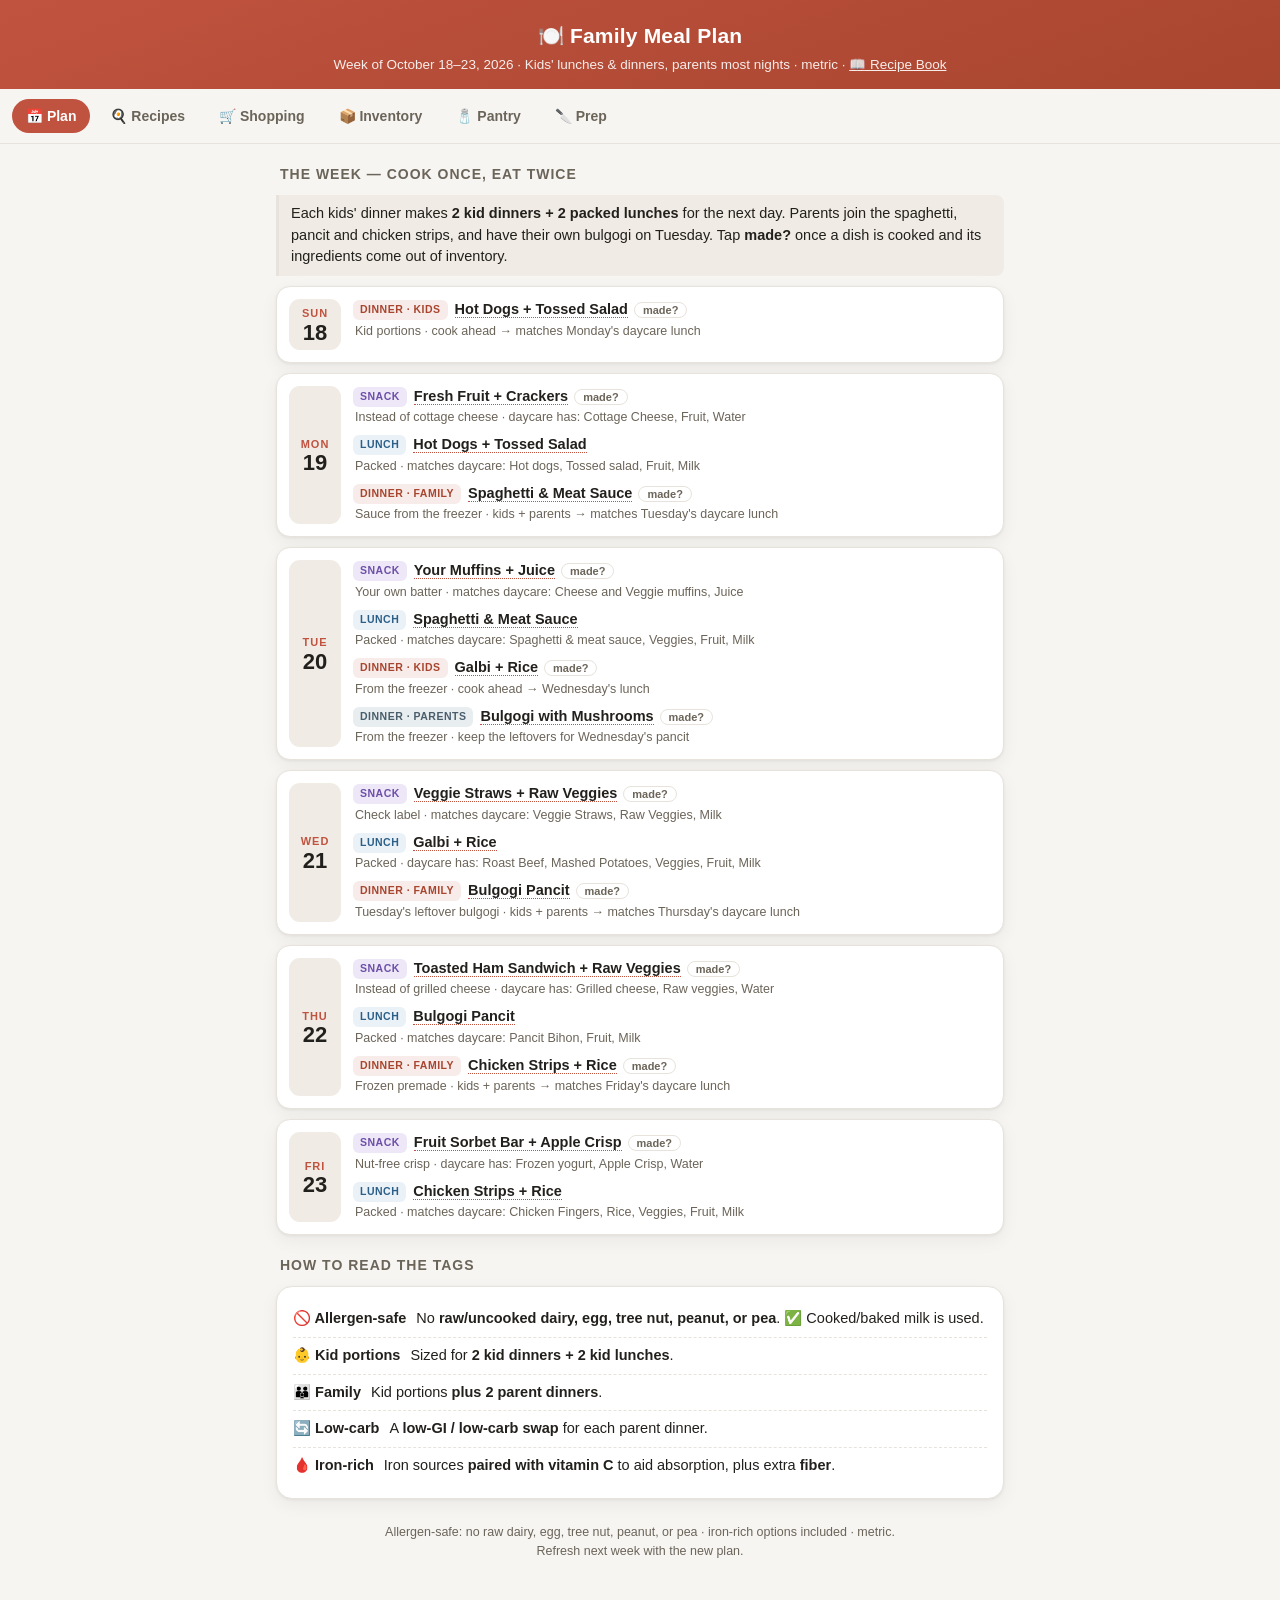
==== index.html @ d4f376ae "Thursday: frozen premade chicken strips Co-Authored-By: Claude Opus 5.5 <noreply@anthropic.com>" ====
<!DOCTYPE html>
<html lang="en">
<head>
<meta charset="UTF-8">
<meta name="viewport" content="width=device-width, initial-scale=1.0, viewport-fit=cover">
<meta name="apple-mobile-web-app-capable" content="yes">
<meta name="apple-mobile-web-app-status-bar-style" content="black-translucent">
<meta name="apple-mobile-web-app-title" content="Meal Plan">
<meta name="theme-color" content="#c0533f">
<title>Meal Plan — Oct 18–23, 2026</title>
<style>
  :root{
    --bg:#f6f5f2; --card:#ffffff; --ink:#22201c; --muted:#6b6459;
    --line:#e7e3dc; --accent:#c0533f; --accent2:#2e6f5e;
    --safe:#2e6f5e; --diab:#7a5cc0; --iron:#b5442f; --veg:#4f8a3d; --spice:#d4791f; --kid:#3f7bb5; --par:#6b7f8c; --fam:#2f7d6a;
    --chip:#f0ece5;
    --shadow:0 1px 3px rgba(0,0,0,.06),0 6px 18px rgba(0,0,0,.05);
    --radius:16px;
  }
  @media (prefers-color-scheme: dark){
    :root{ --bg:#17150f; --card:#211e18; --ink:#eee9df; --muted:#a49b8b;
      --line:#332f26; --chip:#2a2620; --shadow:0 1px 3px rgba(0,0,0,.4); }
  }
  *{box-sizing:border-box; -webkit-tap-highlight-color:transparent;}
  body{
    margin:0; background:var(--bg); color:var(--ink);
    font-family:-apple-system,BlinkMacSystemFont,"Segoe UI",Roboto,Helvetica,Arial,sans-serif;
    line-height:1.5; font-size:17px; padding:0 0 40px;
    -webkit-text-size-adjust:100%;
  }
  body::before{
    content:''; position:fixed; top:0; left:0; right:0;
    height:env(safe-area-inset-top); background:var(--accent); z-index:1000;
  }
  header{
    padding:calc(20px + env(safe-area-inset-top)) 20px 14px; text-align:center;
    background:linear-gradient(160deg,var(--accent) 0%,#a8452f 100%);
    color:#fff;
  }
  header h1{margin:0; font-size:21px; letter-spacing:.2px;}
  header .sub{opacity:.9; font-size:13.5px; margin-top:3px;}
  .wrap{max-width:760px; margin:0 auto; padding:0 16px;}

  .tabs{
    position:sticky; top:env(safe-area-inset-top); z-index:30; background:var(--bg);
    display:flex; gap:6px; overflow-x:auto; padding:10px 12px;
    border-bottom:1px solid var(--line); scrollbar-width:none;
  }
  .tabs::-webkit-scrollbar{display:none;}
  .tabs button{
    flex:0 0 auto; font-family:inherit; font-size:14px; font-weight:700;
    color:var(--muted); background:transparent; border:none; cursor:pointer;
    padding:9px 14px; border-radius:999px; white-space:nowrap;
  }
  .tabs button.active{color:#fff; background:var(--accent);}

  .panel{display:none;}
  .panel.active{display:block; animation:fade .18s ease;}
  @keyframes fade{from{opacity:.4}to{opacity:1}}

  h2.sec{font-size:14px; text-transform:uppercase; letter-spacing:1px; color:var(--muted); margin:20px 4px 10px;}

  .legend{background:var(--card); border:1px solid var(--line); border-radius:var(--radius); padding:14px 16px; box-shadow:var(--shadow);}
  .legend .row{display:flex; gap:10px; align-items:flex-start; padding:7px 0; font-size:14.5px; border-bottom:1px dashed var(--line);}
  .legend .row:last-child{border-bottom:none;}
  .legend .row>b{white-space:nowrap;}

  .cal{display:flex; flex-direction:column; gap:10px;}
  .day{
    display:flex; gap:12px; background:var(--card); border:1px solid var(--line);
    border-radius:14px; box-shadow:var(--shadow); padding:12px; align-items:stretch;
  }
  .day.weekend{opacity:.72;}
  .dbadge{
    flex:0 0 52px; text-align:center; border-radius:11px; background:var(--chip);
    display:flex; flex-direction:column; justify-content:center; padding:6px 0;
  }
  .dbadge .dow{font-size:11px; font-weight:800; letter-spacing:1px; color:var(--accent);}
  .dbadge .dnum{font-size:22px; font-weight:800; line-height:1;}
  .dmeals{flex:1; display:flex; flex-direction:column; gap:7px; min-width:0;}
  .meal{font-size:14.5px;}
  .meal .k{display:inline-block; font-size:10.5px; font-weight:800; letter-spacing:.5px; text-transform:uppercase; padding:2px 7px; border-radius:6px; margin-right:7px; vertical-align:middle;}
  .meal.lunch .k{background:#eaf1f7; color:#2c5f88;}
  .meal.dinner .k{background:#f7ece9; color:#a8452f;}
  .meal.breakfast .k{background:#fdf0da; color:#a8722f;}
  .meal.snack .k{background:#eee7f7; color:#6b4fa8;}
  .meal.parent .k{background:#e8edf0; color:#4a5d6b;}
  @media (prefers-color-scheme: dark){
    .meal.lunch .k{background:#1e2a34; color:#8fbce0;}
    .meal.dinner .k{background:#33231f; color:#e39685;}
    .meal.breakfast .k{background:#332a17; color:#e3b985;}
    .meal.snack .k{background:#251f33; color:#c1ace3;}
    .meal.parent .k{background:#1f272c; color:#a9bfcc;}
  }
  .dish{font-weight:700; color:var(--ink); text-decoration:none; border-bottom:1.5px dotted var(--accent);}
  .dishx{font-weight:700; color:var(--ink);}
  .meal small{display:block; color:var(--muted); font-size:12.5px; margin-top:1px; margin-left:2px;}
  .meal.none{color:var(--muted); font-size:13.5px; font-style:italic;}

  details.card{background:var(--card); border:1px solid var(--line); border-radius:var(--radius); margin:12px 0; box-shadow:var(--shadow); overflow:hidden; scroll-margin-top:70px;}
  details.card>summary{list-style:none; cursor:pointer; padding:16px; display:flex; align-items:center; gap:12px;}
  details.card>summary::-webkit-details-marker{display:none;}
  .cnum{flex:0 0 auto; width:34px; height:34px; border-radius:10px; background:var(--accent); color:#fff; display:flex; align-items:center; justify-content:center; font-weight:700; font-size:15px;}
  .ctitle{flex:1;}
  .ctitle .t{font-weight:700; font-size:17px;}
  .ctitle .s{font-size:13px; color:var(--muted); margin-top:2px;}
  .chev{flex:0 0 auto; color:var(--muted); transition:transform .2s;}
  details[open]>summary .chev{transform:rotate(180deg);}
  .cbody{padding:0 16px 18px;}

  .tags{display:flex; flex-wrap:wrap; gap:6px; margin:2px 0 14px;}
  .tag{font-size:12px; font-weight:600; padding:4px 9px; border-radius:999px; color:#fff;}
  .t-safe{background:var(--safe);} .t-iron{background:var(--iron);} .t-diab{background:var(--diab);}
  .t-veg{background:var(--veg);} .t-spice{background:var(--spice);} .t-kid{background:var(--kid);}
  .t-par{background:var(--par);} .t-fam{background:var(--fam);}

  h4{margin:16px 0 6px; font-size:14px; text-transform:uppercase; letter-spacing:.6px; color:var(--accent2);}
  .cbody ul{margin:6px 0; padding-left:20px;}
  .cbody ol{margin:6px 0; padding-left:22px;}
  .cbody li{margin:5px 0;}
  .note{border-left:3px solid var(--line); padding:8px 12px; margin:10px 0; border-radius:0 8px 8px 0; background:var(--chip); font-size:14.5px;}
  .note.diab{border-color:var(--diab);} .note.iron{border-color:var(--iron);}
  .note.veg{border-color:var(--veg);} .note.spice{border-color:var(--spice);} .note.kid{border-color:var(--kid);} .note.safe{border-color:var(--safe);}
  .note .lbl{font-weight:700;}
  .pill{display:inline-block; font-size:12px; background:var(--chip); padding:2px 7px; border-radius:6px; margin-left:4px; color:var(--muted);}

  .savewidget{margin-top:14px; padding-top:14px; border-top:1px dashed var(--line);}
  .savebtn{font-family:inherit; font-size:13.5px; font-weight:700; color:var(--accent2); background:var(--chip); border:1px solid var(--line); border-radius:999px; padding:8px 14px; cursor:pointer;}
  .savebtn:disabled{opacity:.5; cursor:default;}
  .savebox{display:none; margin-top:10px;}
  .savebox.open{display:block;}
  .savebox textarea{width:100%; font-family:inherit; font-size:14px; padding:9px 11px; border-radius:10px; border:1px solid var(--line); background:var(--card); color:var(--ink); resize:vertical; min-height:54px;}
  .savebox button{margin-top:8px; font-family:inherit; font-size:13.5px; font-weight:700; color:#fff; background:var(--accent2); border:none; border-radius:999px; padding:8px 16px; cursor:pointer;}
  .savestatus{font-size:13.5px; color:var(--muted);}

  .shop .grp{background:var(--card); border:1px solid var(--line); border-radius:var(--radius); margin:10px 0; box-shadow:var(--shadow); overflow:hidden;}
  .shop .grp h4{margin:0; padding:12px 16px; background:var(--chip); color:var(--ink); border-bottom:1px solid var(--line); font-size:13px;}
  .item{display:flex; align-items:flex-start; gap:8px; padding:11px 16px; border-bottom:1px solid var(--line);}
  .item:last-of-type{border-bottom:none;}
  .item label{display:flex; gap:11px; align-items:flex-start; flex:1; cursor:pointer; font-size:15px;}
  .item input{margin-top:3px; width:20px; height:20px; accent-color:var(--accent2); flex:0 0 auto;}
  .item input:checked + span{text-decoration:line-through; color:var(--muted);}
  .info{flex:0 0 auto; font-size:11.5px; font-weight:700; color:var(--accent2); background:var(--chip); border:1px solid var(--line); border-radius:999px; padding:5px 9px; cursor:pointer; white-space:nowrap;}
  .detail{display:none; padding:0 16px 12px 43px; font-size:13.5px; color:var(--muted); background:var(--card); border-bottom:1px solid var(--line);}
  .detail.open{display:block;}
  .detail b{color:var(--ink);}
  .clearbtn{display:inline-block; margin:6px 4px 0; font-size:13px; color:var(--accent); background:none; border:1px solid var(--line); padding:7px 12px; border-radius:999px; cursor:pointer;}

  .prep ol{counter-reset:step; list-style:none; padding-left:0; margin:10px 0 0;}
  .prep ol>li{position:relative; padding:12px 12px 12px 46px; margin:8px 0; background:var(--card); border:1px solid var(--line); border-radius:12px; box-shadow:var(--shadow);}
  .prep ol>li::before{counter-increment:step; content:counter(step); position:absolute; left:10px; top:12px; width:26px; height:26px; background:var(--accent2); color:#fff; border-radius:8px; display:flex; align-items:center; justify-content:center; font-weight:700; font-size:14px;}
  .prep .time{font-size:12px; color:var(--muted); font-weight:600;}

  .prepday{margin:22px 0 26px;}
  .pdhead{background:var(--accent); color:#fff; border-radius:12px; padding:11px 15px;}
  .pdtop{display:flex; align-items:baseline; gap:10px;}
  .pdname{font-size:16.5px; font-weight:800; letter-spacing:.3px;}
  .pdtime{margin-left:auto; font-size:12.5px; font-weight:700; background:rgba(255,255,255,.18); padding:3px 10px; border-radius:999px; white-space:nowrap;}
  .pdwhen{display:block; font-size:12.5px; font-weight:600; opacity:.9; margin-top:3px;}

  footer{text-align:center; color:var(--muted); font-size:12.5px; padding:24px 16px 8px;}
</style>
<link rel="stylesheet" href="inventory.css?v=4">
</head>
<body id="top">
<header>
  <h1>🍽️ Family Meal Plan</h1>
  <div class="sub">Week of October 18–23, 2026 · Kids' lunches &amp; dinners, parents most nights · metric · <a href="recipes.html" style="color:#fff;">📖 Recipe Book</a></div>
</header>

<div class="tabs" id="tabbar">
  <button class="active" data-tab="plan" onclick="showTab('plan')">📅 Plan</button>
  <button data-tab="recipes" onclick="showTab('recipes')">🍳 Recipes</button>
  <button data-tab="shop" onclick="showTab('shop')">🛒 Shopping</button>
  <button data-tab="inv" onclick="showTab('inv')">📦 Inventory</button>
  <button data-tab="pantry" onclick="showTab('pantry')">🧂 Pantry</button>
  <button data-tab="prep" onclick="showTab('prep')">🔪 Prep</button>
</div>

<div class="wrap">
<!-- ============ PLAN ============ -->
<div class="panel active" id="tab-plan">
  <h2 class="sec">The week — cook once, eat twice</h2>
  <p class="note">Each kids' dinner makes <b>2 kid dinners + 2 packed lunches</b> for the next day. Parents join the spaghetti, pancit and chicken strips, and have their own bulgogi on Tuesday. Tap <b>made?</b> once a dish is cooked and its ingredients come out of inventory.</p>
  <div class="cal">
    <div class="day">
      <div class="dbadge"><span class="dow">SUN</span><span class="dnum">18</span></div>
      <div class="dmeals">
        <div class="meal dinner" data-made="r1"><span class="k">Dinner · kids</span><a class="dish" onclick="openRecipe('r1')">Hot Dogs + Tossed Salad</a><small>Kid portions · cook ahead → matches Monday's daycare lunch</small></div>
      </div>
    </div>
    <div class="day">
      <div class="dbadge"><span class="dow">MON</span><span class="dnum">19</span></div>
      <div class="dmeals">
        <div class="meal snack" data-made="sn-mon"><span class="k">Snack</span><a class="dish" onclick="openRecipe('sn-mon')">Fresh Fruit + Crackers</a><small>Instead of cottage cheese · daycare has: Cottage Cheese, Fruit, Water</small></div>
        <div class="meal lunch"><span class="k">Lunch</span><a class="dish" onclick="openRecipe('r1')">Hot Dogs + Tossed Salad</a><small>Packed · matches daycare: Hot dogs, Tossed salad, Fruit, Milk</small></div>
        <div class="meal dinner" data-made="r2"><span class="k">Dinner · family</span><a class="dish" onclick="openRecipe('r2')">Spaghetti &amp; Meat Sauce</a><small>Sauce from the freezer · kids + parents → matches Tuesday's daycare lunch</small></div>
      </div>
    </div>
    <div class="day">
      <div class="dbadge"><span class="dow">TUE</span><span class="dnum">20</span></div>
      <div class="dmeals">
        <div class="meal snack" data-made="sn-tue"><span class="k">Snack</span><a class="dish" onclick="openRecipe('sn-tue')">Your Muffins + Juice</a><small>Your own batter · matches daycare: Cheese and Veggie muffins, Juice</small></div>
        <div class="meal lunch"><span class="k">Lunch</span><a class="dish" onclick="openRecipe('r2')">Spaghetti &amp; Meat Sauce</a><small>Packed · matches daycare: Spaghetti &amp; meat sauce, Veggies, Fruit, Milk</small></div>
        <div class="meal dinner" data-made="r3"><span class="k">Dinner · kids</span><a class="dish" onclick="openRecipe('r3')">Galbi + Rice</a><small>From the freezer · cook ahead → Wednesday's lunch</small></div>
        <div class="meal parent" data-made="p1"><span class="k">Dinner · parents</span><a class="dish" onclick="openRecipe('p1')">Bulgogi with Mushrooms</a><small>From the freezer · keep the leftovers for Wednesday's pancit</small></div>
      </div>
    </div>
    <div class="day">
      <div class="dbadge"><span class="dow">WED</span><span class="dnum">21</span></div>
      <div class="dmeals">
        <div class="meal snack" data-made="sn-wed"><span class="k">Snack</span><a class="dish" onclick="openRecipe('sn-wed')">Veggie Straws + Raw Veggies</a><small>Check label · matches daycare: Veggie Straws, Raw Veggies, Milk</small></div>
        <div class="meal lunch"><span class="k">Lunch</span><a class="dish" onclick="openRecipe('r3')">Galbi + Rice</a><small>Packed · daycare has: Roast Beef, Mashed Potatoes, Veggies, Fruit, Milk</small></div>
        <div class="meal dinner" data-made="r4"><span class="k">Dinner · family</span><a class="dish" onclick="openRecipe('r4')">Bulgogi Pancit</a><small>Tuesday's leftover bulgogi · kids + parents → matches Thursday's daycare lunch</small></div>
      </div>
    </div>
    <div class="day">
      <div class="dbadge"><span class="dow">THU</span><span class="dnum">22</span></div>
      <div class="dmeals">
        <div class="meal snack" data-made="sn-thu"><span class="k">Snack</span><a class="dish" onclick="openRecipe('sn-thu')">Toasted Ham Sandwich + Raw Veggies</a><small>Instead of grilled cheese · daycare has: Grilled cheese, Raw veggies, Water</small></div>
        <div class="meal lunch"><span class="k">Lunch</span><a class="dish" onclick="openRecipe('r4')">Bulgogi Pancit</a><small>Packed · matches daycare: Pancit Bihon, Fruit, Milk</small></div>
        <div class="meal dinner" data-made="r5"><span class="k">Dinner · family</span><a class="dish" onclick="openRecipe('r5')">Chicken Strips + Rice</a><small>Frozen premade · kids + parents → matches Friday's daycare lunch</small></div>
      </div>
    </div>
    <div class="day">
      <div class="dbadge"><span class="dow">FRI</span><span class="dnum">23</span></div>
      <div class="dmeals">
        <div class="meal snack" data-made="sn-fri"><span class="k">Snack</span><a class="dish" onclick="openRecipe('sn-fri')">Fruit Sorbet Bar + Apple Crisp</a><small>Nut-free crisp · daycare has: Frozen yogurt, Apple Crisp, Water</small></div>
        <div class="meal lunch"><span class="k">Lunch</span><a class="dish" onclick="openRecipe('r5')">Chicken Strips + Rice</a><small>Packed · matches daycare: Chicken Fingers, Rice, Veggies, Fruit, Milk</small></div>
      </div>
    </div>
  </div>

  <h2 class="sec">How to read the tags</h2>
  <div class="legend">
    <div class="row"><b>🚫 Allergen-safe</b><span>No <b>raw/uncooked dairy, egg, tree nut, peanut, or pea</b>. ✅ Cooked/baked milk is used.</span></div>
    <div class="row"><b>👶 Kid portions</b><span>Sized for <b>2 kid dinners + 2 kid lunches</b>.</span></div>
    <div class="row"><b>👪 Family</b><span>Kid portions <b>plus 2 parent dinners</b>.</span></div>
    <div class="row"><b>🔄 Low-carb</b><span>A <b>low-GI / low-carb swap</b> for each parent dinner.</span></div>
    <div class="row"><b>🩸 Iron-rich</b><span>Iron sources <b>paired with vitamin C</b> to aid absorption, plus extra <b>fiber</b>.</span></div>
  </div>
</div>

<!-- ============ RECIPES ============ -->
<div class="panel" id="tab-recipes">
  <h2 class="sec">Dinners</h2>

  <details class="card" id="r1">
    <summary><div class="cnum">1</div><div class="ctitle"><div class="t">Hot Dogs + Tossed Salad</div><div class="s">Sunday dinner → Monday lunch · 2 kid dinners + 2 kid lunches</div></div><div class="chev">▾</div></summary>
    <div class="cbody">
      <div class="tags"><span class="tag t-safe">Allergen-safe (check labels)</span><span class="tag t-veg">Hidden veg</span><span class="tag t-kid">Kid portions</span></div>
      <div class="note safe"><span class="lbl">Allergen-safe:</span> Most all-beef hot dogs are egg-free, but <b>check the hot dogs and the buns</b>: some wieners use egg as a binder, and some soft buns are glazed with egg. The salad dressing is just oil and vinegar, with no mayo.</div>
      <h4>Ingredients</h4>
      <ul>
        <li>4 all-beef hot dogs, egg-free <span class="pill">iron</span></li>
        <li>4 hot dog buns, egg-free</li>
        <li>Salad: 80 g mixed lettuce · ½ cucumber, sliced · 100 g cherry tomatoes, quartered <span class="pill">vit C</span> · 40 g grated carrot · 15 g baby spinach, finely chopped <span class="pill">hidden veg</span></li>
        <li>Dressing, on the side: 15 ml olive oil + 5 ml red wine vinegar + a pinch of salt</li>
        <li>Veggie sticks: 2 celery stalks · ½ red bell pepper <span class="pill">vit C</span></li>
      </ul>
      <h4>Method</h4>
      <ol>
        <li>Pan-sear or grill the hot dogs until browned all over and hot right through, 6–8 min.</li>
        <li>Toss the lettuce, cucumber, tomatoes, carrot and spinach. Keep the dressing in a separate little pot so the lunchbox salad stays crisp.</li>
        <li>Cut the celery and pepper into sticks. Warm the buns and serve.</li>
      </ol>
      <div class="note"><span class="lbl">👶 Little ones:</span> round slices of hot dog are a choking risk. For the younger one, quarter the hot dog lengthwise and then chop it small. Halve or quarter the cherry tomatoes too.</div>
      <div class="note iron"><span class="lbl">🩸 Lighter iron night:</span> beef and a little spinach, with tomato and red pepper for vitamin C. Spaghetti and roast beef follow with more.</div>
      <div class="note kid"><span class="lbl">🥡 Lunchbox:</span> hot dog in its bun (or chopped, for the younger one), salad and veggie sticks in separate compartments. Matches Monday's daycare tray (Hot dogs, Tossed salad, Fruit, Milk).</div>
      <div class="savewidget" data-recipe-id="r1">
        <button class="savebtn" onclick="toggleSave('r1')">💾 Save to Recipe Book</button>
        <div class="savebox" id="savebox-r1">
          <textarea id="savenotes-r1" placeholder="Any notes? (optional)" maxlength="300" oninput="filterNotes(this)"></textarea>
          <button onclick="submitSave('r1')">Submit</button>
        </div>
      </div>
    </div>
  </details>

  <details class="card" id="r2">
    <summary><div class="cnum">2</div><div class="ctitle"><div class="t">Spaghetti &amp; Meat Sauce</div><div class="s">Monday dinner → Tuesday lunch · 2 kid dinners + 2 kid lunches + 2 parent dinners</div></div><div class="chev">▾</div></summary>
    <div class="cbody">
      <div class="tags"><span class="tag t-safe">Allergen-safe (check pasta)</span><span class="tag t-iron">Iron-rich</span><span class="tag t-diab">Low-carb swap</span><span class="tag t-fam">Family</span></div>
      <div class="note safe"><span class="lbl">Allergen-safe:</span> Dried spaghetti is usually just semolina and water. <b>Check that it isn't egg pasta.</b> No parmesan on the kids' plates.</div>
      <h4>Ingredients</h4>
      <ul>
        <li>Your meat sauce from the freezer, enough for 6 portions <span class="pill">iron</span></li>
        <li>360 g spaghetti, egg-free (160 g for the kids, 200 g for the parents)</li>
        <li>Low-carb swap: 1 zucchini, cut into ribbons with a peeler</li>
        <li>Lunchbox veggies: ½ cucumber + ½ red bell pepper, as sticks <span class="pill">vit C</span></li>
      </ul>
      <h4>Method</h4>
      <ol>
        <li>Thaw the sauce in the fridge from Sunday night. Reheat it in a covered pot until bubbling right through.</li>
        <li>Cook the spaghetti as the packet says. Break the kids' share in half before cooking so it's easier for small hands.</li>
        <li>Toss the kids' pasta with sauce and set aside 2 lunch portions before serving.</li>
      </ol>
      <div class="note diab"><span class="lbl">🔄 Low-carb:</span> a half portion of pasta mixed with zucchini ribbons. Drop the ribbons into the pasta water for the last minute.</div>
      <div class="note iron"><span class="lbl">🩸 Iron-rich:</span> the beef in the sauce, with red pepper sticks for vitamin C.</div>
      <div class="note kid"><span class="lbl">🥡 Lunchbox:</span> pasta and sauce together, reheated with a splash of water, veggie sticks on the side. Matches Tuesday's daycare tray (Spaghetti &amp; meat sauce, Veggies, Fruit, Milk).</div>
      <div class="savewidget" data-recipe-id="r2">
        <button class="savebtn" onclick="toggleSave('r2')">💾 Save to Recipe Book</button>
        <div class="savebox" id="savebox-r2">
          <textarea id="savenotes-r2" placeholder="Any notes? (optional)" maxlength="300" oninput="filterNotes(this)"></textarea>
          <button onclick="submitSave('r2')">Submit</button>
        </div>
      </div>
    </div>
  </details>

  <details class="card" id="r3">
    <summary><div class="cnum">3</div><div class="ctitle"><div class="t">Galbi + Rice</div><div class="s">Tuesday kids' dinner → Wednesday lunch · 2 kid dinners + 2 kid lunches</div></div><div class="chev">▾</div></summary>
    <div class="cbody">
      <div class="tags"><span class="tag t-safe">Allergen-safe (check marinade)</span><span class="tag t-iron">Iron-rich ★</span><span class="tag t-kid">Kid portions</span></div>
      <div class="note safe"><span class="lbl">Allergen-safe:</span> No dairy or egg. If the galbi is store-bought, <b>check the marinade for pine nuts</b>, a tree nut sometimes used in Korean marinades. Honey isn't recommended under age one, even cooked, so check for that too if the younger one is under one.</div>
      <h4>Ingredients</h4>
      <ul>
        <li>About 500 g frozen galbi (marinated short ribs), from the freezer <span class="pill">iron ★</span></li>
        <li>120 g rice (dry)</li>
        <li>150 g broccoli <span class="pill">vit C</span> + 100 g carrots, steamed</li>
      </ul>
      <h4>Method</h4>
      <ol>
        <li>Move the galbi to the fridge on Monday night to thaw.</li>
        <li>Start the rice. Sear the galbi in a very hot pan or under the broiler, 3–4 min a side, until caramelised and cooked through.</li>
        <li>Steam the broccoli and carrots. Cut the meat off the bones and into bite-size pieces.</li>
      </ol>
      <div class="note"><span class="lbl">👶 Little ones:</span> take all the meat off the bone and cut it small for the younger one. Galbi can be chewy.</div>
      <div class="note iron"><span class="lbl">🩸 Iron-rich ★:</span> beef is the strongest iron source of the week, with broccoli for vitamin C.</div>
      <div class="note kid"><span class="lbl">🥡 Lunchbox:</span> beef pieces over rice with the veg. A spoonful of water before reheating keeps the rice soft. Stands in for Wednesday's daycare tray (Roast Beef, Mashed Potatoes, Veggies, Fruit, Milk).</div>
      <div class="savewidget" data-recipe-id="r3">
        <button class="savebtn" onclick="toggleSave('r3')">💾 Save to Recipe Book</button>
        <div class="savebox" id="savebox-r3">
          <textarea id="savenotes-r3" placeholder="Any notes? (optional)" maxlength="300" oninput="filterNotes(this)"></textarea>
          <button onclick="submitSave('r3')">Submit</button>
        </div>
      </div>
    </div>
  </details>

  <details class="card" id="p1">
    <summary><div class="cnum">P</div><div class="ctitle"><div class="t">Bulgogi with Mushrooms</div><div class="s">Tuesday parents' dinner · 2 parent dinners + leftovers for Wednesday</div></div><div class="chev">▾</div></summary>
    <div class="cbody">
      <div class="tags"><span class="tag t-par">Parents</span><span class="tag t-diab">Low-carb swap</span><span class="tag t-spice">Adult spice</span><span class="tag t-iron">Iron-rich</span></div>
      <h4>Ingredients</h4>
      <ul>
        <li>About 600 g frozen bulgogi, from the freezer <span class="pill">iron</span></li>
        <li>1 onion, sliced</li>
        <li>200 g mushrooms, sliced</li>
        <li>3 green onions, cut in 3 cm lengths (the rest of the bunch goes in Wednesday's pancit)</li>
        <li>Rice from the kids' pot, or the low-carb swap below</li>
        <li>Optional heat: gochujang or chili flakes</li>
      </ul>
      <h4>Method</h4>
      <ol>
        <li>Move the bulgogi to the fridge on Monday night to thaw.</li>
        <li>Fry the onion and mushrooms in a little oil over high heat until browned, 4–5 min.</li>
        <li>Add the bulgogi and stir-fry until cooked and the marinade turns sticky, 5–6 min. Toss in the green onions for the last minute.</li>
        <li><b>Set aside about 250 g</b> in a tub for Wednesday's pancit before serving.</li>
      </ol>
      <div class="note diab"><span class="lbl">🔄 Low-carb:</span> skip the rice and serve over a big scoop of the kids' steamed broccoli, or wrapped in lettuce leaves.</div>
      <div class="note spice"><span class="lbl">🌶️ Adult spice:</span> a spoon of gochujang or chili flakes at the end.</div>
      <div class="savewidget" data-recipe-id="p1">
        <button class="savebtn" onclick="toggleSave('p1')">💾 Save to Recipe Book</button>
        <div class="savebox" id="savebox-p1">
          <textarea id="savenotes-p1" placeholder="Any notes? (optional)" maxlength="300" oninput="filterNotes(this)"></textarea>
          <button onclick="submitSave('p1')">Submit</button>
        </div>
      </div>
    </div>
  </details>

  <details class="card" id="r4">
    <summary><div class="cnum">4</div><div class="ctitle"><div class="t">Bulgogi Pancit</div><div class="s">Wednesday dinner → Thursday lunch · 2 kid dinners + 2 kid lunches + 2 parent dinners</div></div><div class="chev">▾</div></summary>
    <div class="cbody">
      <div class="tags"><span class="tag t-safe">Allergen-safe</span><span class="tag t-iron">Iron-rich</span><span class="tag t-veg">Hidden veg</span><span class="tag t-diab">Low-carb swap</span><span class="tag t-spice">Adult spice</span><span class="tag t-fam">Family</span></div>
      <div class="note safe"><span class="lbl">Allergen-safe:</span> Rice vermicelli is just rice and water. Pancit is sometimes topped with sliced boiled egg, so <b>leave the egg off</b>. Green beans stand in for any peas.</div>
      <h4>Ingredients</h4>
      <ul>
        <li>200 g rice vermicelli (bihon) noodles</li>
        <li>About 250 g leftover bulgogi, with its onions and mushrooms, sliced thinly <span class="pill">iron</span></li>
        <li>2 cloves garlic, minced</li>
        <li>2 celery stalks, thinly sliced · 100 g carrot, in thin matchsticks · 100 g green beans, thinly sliced <span class="pill">no peas</span></li>
        <li>30 g baby spinach, chopped <span class="pill">hidden veg</span></li>
        <li>3 green onions, sliced</li>
        <li>450 ml chicken broth + 15 ml low-sodium soy sauce</li>
        <li>1 lemon, in wedges <span class="pill">vit C</span></li>
      </ul>
      <h4>Method</h4>
      <ol>
        <li>Soak the noodles in warm water for 10 min, until pliable. Drain and snip into shorter lengths with scissors.</li>
        <li>Soften the garlic in a little oil. Add the celery, carrot and green beans and stir-fry 3–4 min.</li>
        <li>Add the bulgogi and stir-fry 1–2 min to heat it through. Stir in the spinach.</li>
        <li>Pour in the broth and soy sauce, add the noodles, and toss until the liquid is absorbed, 5–6 min. Scatter over the green onions.</li>
        <li>Pull out the kids' 4 portions, then add any heat to the rest. Squeeze over lemon just before serving.</li>
      </ol>
      <div class="note diab"><span class="lbl">🔄 Low-carb:</span> serve that portion with fewer noodles and more of the beef and veg from the pan.</div>
      <div class="note spice"><span class="lbl">🌶️ Adult spice:</span> chili flakes or a little gochujang, after the kids' portions are out.</div>
      <div class="note iron"><span class="lbl">🩸 Iron-rich:</span> beef and spinach, with lemon for vitamin C.</div>
      <div class="note kid"><span class="lbl">🥡 Lunchbox:</span> reheats well with a splash of water. Cut the beef small for the younger one and pack a lemon wedge alongside. Matches Thursday's daycare tray (Pancit Bihon, Fruit, Milk).</div>
      <div class="savewidget" data-recipe-id="r4">
        <button class="savebtn" onclick="toggleSave('r4')">💾 Save to Recipe Book</button>
        <div class="savebox" id="savebox-r4">
          <textarea id="savenotes-r4" placeholder="Any notes? (optional)" maxlength="300" oninput="filterNotes(this)"></textarea>
          <button onclick="submitSave('r4')">Submit</button>
        </div>
      </div>
    </div>
  </details>

  <details class="card" id="r5">
    <summary><div class="cnum">5</div><div class="ctitle"><div class="t">Chicken Strips + Rice</div><div class="s">Thursday dinner → Friday lunch · 2 kid dinners + 2 kid lunches + 2 parent dinners</div></div><div class="chev">▾</div></summary>
    <div class="cbody">
      <div class="tags"><span class="tag t-safe">Allergen-safe (check box)</span><span class="tag t-iron">Iron boost</span><span class="tag t-veg">Hidden veg</span><span class="tag t-diab">Low-carb swap</span><span class="tag t-fam">Family</span></div>
      <div class="note safe"><span class="lbl">Allergen-safe:</span> Many frozen breaded chicken strips use <b>egg</b> in the batter or breading. <b>Check the box for egg and for a nut warning.</b> Milk in the breading is fine once baked.</div>
      <h4>Ingredients</h4>
      <ul>
        <li>Frozen premade chicken strips, egg-free — enough for 6 portions (about 700 g) <span class="pill">iron</span></li>
        <li>220 g rice (dry), with 40 g carrot and ¼ zucchini, finely diced, cooked in <span class="pill">hidden veg</span></li>
        <li>250 g green beans <span class="pill">no peas</span></li>
        <li>Orange wedges, to serve <span class="pill">vit C</span></li>
      </ul>
      <h4>Method</h4>
      <ol>
        <li>Bake the strips as the box says, on two trays if needed. The apple crisp can share the oven: bake it at the box temperature and check it from 25 min.</li>
        <li>Meanwhile, cook the rice with the diced carrot and zucchini stirred in. Steam the green beans.</li>
      </ol>
      <div class="note diab"><span class="lbl">🔄 Low-carb:</span> skip the rice and double up on green beans.</div>
      <div class="note iron"><span class="lbl">🩸 Iron boost:</span> chicken, with orange wedges for vitamin C.</div>
      <div class="note kid"><span class="lbl">🥡 Lunchbox:</span> they pack and reheat well. Cut the strips into small pieces for the younger one. Matches Friday's daycare tray (Chicken Fingers, Rice, Veggies, Fruit, Milk).</div>
      <div class="savewidget" data-recipe-id="r5">
        <button class="savebtn" onclick="toggleSave('r5')">💾 Save to Recipe Book</button>
        <div class="savebox" id="savebox-r5">
          <textarea id="savenotes-r5" placeholder="Any notes? (optional)" maxlength="300" oninput="filterNotes(this)"></textarea>
          <button onclick="submitSave('r5')">Submit</button>
        </div>
      </div>
    </div>
  </details>

  <h2 class="sec">Snacks</h2>
  <p class="note">Matched to what's on the daycare's own tray each day, without yogurt, pudding or cheese.</p>

  <details class="card" id="sn-mon">
    <summary><div class="cnum">🍪</div><div class="ctitle"><div class="t">Fresh Fruit + Crackers</div><div class="s">Monday snack · 2 portions</div></div><div class="chev">▾</div></summary>
    <div class="cbody">
      <div class="tags"><span class="tag t-safe">Allergen-safe (check label)</span><span class="tag t-iron">Vit C</span></div>
      <div class="note safe"><span class="lbl">Allergen-safe:</span> Daycare has cottage cheese today, so this skips it. Check the crackers for egg and for a nut "may contain" warning.</div>
      <h4>Ingredients</h4>
      <ul>
        <li>A handful of crackers each, egg-free &amp; nut-free</li>
        <li>Fresh fruit: berries, orange segments or sliced apple <span class="pill">vit C</span></li>
        <li>Water, to drink</li>
      </ul>
      <h4>Method</h4>
      <ol>
        <li>Pack the crackers and fruit in separate compartments so the crackers stay crisp.</li>
      </ol>
      <div class="note"><span class="lbl">👶 Little ones:</span> quarter grapes and blueberries, and cut apple into thin slices.</div>
      <div class="note kid"><span class="lbl">🍪 Snack:</span> stands in for Monday's daycare snack (Cottage Cheese, Fruit, Water).</div>
      <div class="savewidget" data-recipe-id="sn-mon">
        <button class="savebtn" onclick="toggleSave('sn-mon')">💾 Save to Recipe Book</button>
        <div class="savebox" id="savebox-sn-mon">
          <textarea id="savenotes-sn-mon" placeholder="Any notes? (optional)" maxlength="300" oninput="filterNotes(this)"></textarea>
          <button onclick="submitSave('sn-mon')">Submit</button>
        </div>
      </div>
    </div>
  </details>

  <details class="card" id="sn-tue">
    <summary><div class="cnum">🍪</div><div class="ctitle"><div class="t">Your Muffins + Juice</div><div class="s">Tuesday snack · from your own batter</div></div><div class="chev">▾</div></summary>
    <div class="cbody">
      <div class="tags"><span class="tag t-safe">Your recipe</span></div>
      <h4>Ingredients</h4>
      <ul>
        <li>Your own muffin batter, already mixed</li>
        <li>Juice, to drink</li>
      </ul>
      <h4>Method</h4>
      <ol>
        <li>Bake on Monday evening while the spaghetti cooks. Keep 2 out and freeze the rest.</li>
      </ol>
      <div class="note kid"><span class="lbl">🍪 Snack:</span> matches Tuesday's daycare snack (Cheese and Veggie muffins, Juice).</div>
      <div class="savewidget" data-recipe-id="sn-tue">
        <button class="savebtn" onclick="toggleSave('sn-tue')">💾 Save to Recipe Book</button>
        <div class="savebox" id="savebox-sn-tue">
          <textarea id="savenotes-sn-tue" placeholder="Any notes? (optional)" maxlength="300" oninput="filterNotes(this)"></textarea>
          <button onclick="submitSave('sn-tue')">Submit</button>
        </div>
      </div>
    </div>
  </details>

  <details class="card" id="sn-wed">
    <summary><div class="cnum">🍪</div><div class="ctitle"><div class="t">Veggie Straws + Raw Veggies</div><div class="s">Wednesday snack · 2 portions</div></div><div class="chev">▾</div></summary>
    <div class="cbody">
      <div class="tags"><span class="tag t-safe">Allergen-safe (check label)</span></div>
      <div class="note safe"><span class="lbl">Allergen-safe:</span> Veggie straws are usually made from potato starch, with no egg or nuts. Check the bag for a "may contain" warning.</div>
      <h4>Ingredients</h4>
      <ul>
        <li>Veggie straws, egg-free &amp; nut-free — about 20 g each</li>
        <li>Raw veggies: 2 celery stalks + ½ cucumber, as sticks</li>
        <li>Milk, to drink</li>
      </ul>
      <h4>Method</h4>
      <ol>
        <li>Portion the veggie straws into snack bags and pack with the veggie sticks.</li>
      </ol>
      <div class="note"><span class="lbl">👶 Little ones:</span> raw celery is stringy and hard for very young eaters. For the younger one, peel the strings off and cut it into thin matchsticks, or swap in soft cucumber.</div>
      <div class="note kid"><span class="lbl">🍪 Snack:</span> matches Wednesday's daycare snack (Veggie Straws, Raw Veggies, Milk).</div>
      <div class="savewidget" data-recipe-id="sn-wed">
        <button class="savebtn" onclick="toggleSave('sn-wed')">💾 Save to Recipe Book</button>
        <div class="savebox" id="savebox-sn-wed">
          <textarea id="savenotes-sn-wed" placeholder="Any notes? (optional)" maxlength="300" oninput="filterNotes(this)"></textarea>
          <button onclick="submitSave('sn-wed')">Submit</button>
        </div>
      </div>
    </div>
  </details>

  <details class="card" id="sn-thu">
    <summary><div class="cnum">🍪</div><div class="ctitle"><div class="t">Toasted Ham Sandwich + Raw Veggies</div><div class="s">Thursday snack · 2 small sandwiches</div></div><div class="chev">▾</div></summary>
    <div class="cbody">
      <div class="tags"><span class="tag t-safe">Allergen-safe (check labels)</span></div>
      <div class="note safe"><span class="lbl">Allergen-safe:</span> Daycare has grilled cheese today, so this is toasted the same way but filled with ham. Check the bread is egg-free.</div>
      <h4>Ingredients</h4>
      <ul>
        <li>4 slices sandwich bread, egg-free</li>
        <li>60 g sliced deli ham <span class="pill">iron</span></li>
        <li>10 g butter, for the outside</li>
        <li>Raw veggies: 2 celery stalks + 60 g carrot, as sticks</li>
        <li>Water, to drink</li>
      </ul>
      <h4>Method</h4>
      <ol>
        <li>Butter the outside faces of the bread and fill with the ham.</li>
        <li>Cook in a pan over medium heat, pressing gently, until golden on both sides.</li>
        <li>Cut into fingers and pack with the veggie sticks. Best made the morning of.</li>
      </ol>
      <div class="note"><span class="lbl">👶 Little ones:</span> raw carrot sticks are a choking risk for very young eaters. For the younger one, grate the carrot or steam the sticks for 2 min.</div>
      <div class="note kid"><span class="lbl">🍪 Snack:</span> stands in for Thursday's daycare snack (Grilled cheese, Raw veggies, Water).</div>
      <div class="savewidget" data-recipe-id="sn-thu">
        <button class="savebtn" onclick="toggleSave('sn-thu')">💾 Save to Recipe Book</button>
        <div class="savebox" id="savebox-sn-thu">
          <textarea id="savenotes-sn-thu" placeholder="Any notes? (optional)" maxlength="300" oninput="filterNotes(this)"></textarea>
          <button onclick="submitSave('sn-thu')">Submit</button>
        </div>
      </div>
    </div>
  </details>

  <details class="card" id="sn-fri">
    <summary><div class="cnum">🍪</div><div class="ctitle"><div class="t">Fruit Sorbet Bar + Apple Crisp</div><div class="s">Friday snack · 2 portions, plus extra crisp</div></div><div class="chev">▾</div></summary>
    <div class="cbody">
      <div class="tags"><span class="tag t-safe">Allergen-safe (check label)</span><span class="tag t-veg">High fiber</span></div>
      <div class="note safe"><span class="lbl">Allergen-safe:</span> Check the box says <b>sorbet, not sherbet</b>. Sherbet contains milk. Check for a nut warning too. Many crisp recipes add walnuts or pecans, so <b>leave the nuts out</b> of the topping. The butter in the topping is baked.</div>
      <h4>Sorbet bar</h4>
      <ul>
        <li>2 store-bought fruit sorbet bars, dairy-free</li>
      </ul>
      <h4>Apple crisp (small dish)</h4>
      <ul>
        <li>Filling: 2 apples (~300 g), peeled &amp; sliced + ½ tsp cinnamon + 15 g sugar + a squeeze of lemon <span class="pill">vit C</span></li>
        <li>Topping: 50 g rolled oats + 30 g flour + 30 g brown sugar + 40 g cold butter, cubed <span class="pill">no nuts</span></li>
        <li>Water, to drink</li>
      </ul>
      <h4>Method</h4>
      <ol>
        <li><b>Apple crisp:</b> preheat oven to <b>190°C (375°F)</b>. Toss the apples with the cinnamon, sugar and lemon and spread in a small baking dish.</li>
        <li>Rub the butter into the oats, flour and brown sugar until crumbly, then scatter it over the apples.</li>
        <li>Bake 30–35 min, until golden and bubbling. It bakes alongside Thursday's chicken strips.</li>
        <li>Pack the crisp in a lidded cup. Send the sorbet bar in an insulated bag with an ice pack, or ask the daycare to keep it in their freezer until snack time.</li>
      </ol>
      <div class="note kid"><span class="lbl">🍪 Snack:</span> stands in for Friday's daycare snack (Frozen yogurt, Apple Crisp, Water).</div>
      <div class="savewidget" data-recipe-id="sn-fri">
        <button class="savebtn" onclick="toggleSave('sn-fri')">💾 Save to Recipe Book</button>
        <div class="savebox" id="savebox-sn-fri">
          <textarea id="savenotes-sn-fri" placeholder="Any notes? (optional)" maxlength="300" oninput="filterNotes(this)"></textarea>
          <button onclick="submitSave('sn-fri')">Submit</button>
        </div>
      </div>
    </div>
  </details>
</div>

<!-- ============ SHOPPING ============ -->
<div class="panel shop" id="tab-shop">
  <h2 class="sec">Shopping list</h2>
  <p class="note">Worked out from this week's recipes and what's in <b>Inventory</b>. Anything already on hand drops off. Ticking an item adds it to inventory; ticking <b>made</b> on a recipe takes its ingredients back out. Basic seasonings are on the <b>Pantry</b> tab.</p>
  <div id="inv-shop"></div>
</div>

<!-- ============ INVENTORY ============ -->
<div class="panel shop" id="tab-inv">
  <h2 class="sec">Inventory — what's on hand</h2>
  <p class="note">Enter what you have and it carries over from week to week. Leave a box blank for anything you don't want to track. <b>Restock</b> is the level you like to keep; below it, the shopping list suggests topping up. Saved on this device only — use the backup buttons to copy it to another phone.</p>
  <div class="inv-tools">
    <div class="inv-view"><button type="button" data-view="week">This week's items</button><button type="button" data-view="all">All items</button></div>
    <button type="button" class="clearbtn" id="inv-export">Copy backup</button>
    <button type="button" class="clearbtn" id="inv-import">Restore</button>
  </div>
  <div class="inv-legend"><span><i class="inv-dot ok"></i>enough</span><span><i class="inv-dot low"></i>below restock level</span><span><i class="inv-dot short"></i>short this week</span><span><i class="inv-dot unk"></i>not tracked</span></div>
  <div id="inv-list"></div>
</div>

<!-- ============ PANTRY ============ -->
<div class="panel shop" id="tab-pantry">
  <h2 class="sec">Pantry check — assumed at home</h2>
  <p class="note">Seasonings, odds and ends, and what's coming out of the freezer. None of this is on the shopping list.</p>
  <div class="grp"><h4>🧊 From the freezer</h4>
    <div class="item"><label><input type="checkbox" data-k="frz1"><span>Meat sauce, about 6 portions <span class="pill">Mon spaghetti</span></span></label></div>
    <div class="item"><label><input type="checkbox" data-k="frz2"><span>Galbi, about 500 g <span class="pill">Tue kids' dinner</span></span></label></div>
    <div class="item"><label><input type="checkbox" data-k="frz3"><span>Bulgogi, about 600 g <span class="pill">Tue parents, Wed pancit</span></span></label></div>
    <div class="item"><label><input type="checkbox" data-k="frz4"><span>Your muffin batter <span class="pill">Tue snack</span></span></label></div>
  </div>
  <div class="grp"><h4>🧂 Assumed staples (verify stock)</h4>
    <div class="item"><label><input type="checkbox" data-k="pan1"><span>Cooking oil &amp; olive oil</span></label></div>
    <div class="item"><label><input type="checkbox" data-k="pan2"><span>Salt &amp; black pepper</span></label></div>
    <div class="item"><label><input type="checkbox" data-k="pan3"><span>Red wine vinegar <span class="pill">salad dressing</span></span></label></div>
    <div class="item"><label><input type="checkbox" data-k="pan6"><span>Low-sodium soy sauce <span class="pill">pancit</span></span></label></div>
    <div class="item"><label><input type="checkbox" data-k="pan10"><span>Gochujang or chili flakes <span class="pill">adult spice</span></span></label></div>
    <div class="item"><label><input type="checkbox" data-k="pan8"><span>Cinnamon <span class="pill">apple crisp</span></span></label></div>
    <div class="item"><label><input type="checkbox" data-k="pan9"><span>Ketchup &amp; mild mustard <span class="pill">hot dogs</span></span></label></div>
  </div>
</div>

<!-- ============ PREP ============ -->
<div class="panel prep" id="tab-prep">
  <h2 class="sec">Meal prep — by the day it happens</h2>

  <div class="prepday">
    <div class="pdhead"><div class="pdtop"><span class="pdname">Sunday</span><span class="pdtime">~30 min</span></div><span class="pdwhen">thaw the sauce, cut sticks, tonight's hot dogs</span></div>
    <ol>
      <li><span class="time">1 min · freezer</span><br><b>Meat sauce</b> into the fridge to thaw for Monday.</li>
      <li><span class="time">10 min · sticks</span><br><b>Celery, cucumber and pepper sticks.</b> Cut 4 celery stalks, 1 cucumber and 1 red pepper for tonight, Tuesday's lunch and Wednesday's snack. Stored in water in the fridge, they stay crisp.</li>
      <li><span class="time">15 min · stovetop</span><br><b>Hot dogs + tossed salad</b> — tonight's dinner and Monday's lunch. Keep the dressing separate.</li>
    </ol>
  </div>

  <div class="prepday">
    <div class="pdhead"><div class="pdtop"><span class="pdname">Monday evening</span><span class="pdtime">~30 min</span></div><span class="pdwhen">pasta on the stove, muffins in the oven</span></div>
    <ol>
      <li><span class="time">1 min · freezer</span><br><b>Galbi and bulgogi</b> into the fridge to thaw for Tuesday.</li>
      <li><span class="time">20 min · stovetop</span><br><b>Spaghetti &amp; meat sauce</b> — family dinner and Tuesday's lunch. Reheat the sauce while the pasta cooks.</li>
      <li><span class="time">25 min · bake</span><br><b>Your muffins</b> (Tue snack) — in the oven while the pasta cooks.</li>
    </ol>
  </div>

  <div class="prepday">
    <div class="pdhead"><div class="pdtop"><span class="pdname">Tuesday evening</span><span class="pdtime">~35 min</span></div><span class="pdwhen">two pans, one pot of rice</span></div>
    <ol>
      <li><span class="time">20 min · rice</span><br><b>Rice</b> on first; it serves the galbi and the parents.</li>
      <li><span class="time">10 min · sear</span><br><b>Galbi</b> — kids' dinner and Wednesday's lunch. Steam the broccoli and carrots alongside.</li>
      <li><span class="time">15 min · stir-fry</span><br><b>Bulgogi with mushrooms</b> — parents' dinner. Put ~250 g in a tub for Wednesday before serving.</li>
    </ol>
  </div>

  <div class="prepday">
    <div class="pdhead"><div class="pdtop"><span class="pdname">Wednesday evening</span><span class="pdtime">~30 min</span></div><span class="pdwhen">one wok</span></div>
    <ol>
      <li><span class="time">30 min · stir-fry</span><br><b>Bulgogi pancit</b> — family dinner and Thursday's lunch. The bulgogi is waiting in the fridge.</li>
    </ol>
  </div>

  <div class="prepday">
    <div class="pdhead"><div class="pdtop"><span class="pdname">Thursday evening</span><span class="pdtime">~45 min, one oven</span></div><span class="pdwhen">crisp and strips together</span></div>
    <ol>
      <li><span class="time">15 min · assemble</span><br><b>Apple crisp</b> (Fri snack) — assemble it first and get it in the oven.</li>
      <li><span class="time">25 min · bake</span><br><b>Chicken strips + rice</b> — family dinner and Friday's lunch. Strips in beside the crisp at the box temperature; cook the rice on the stove meanwhile.</li>
    </ol>
  </div>

  <div class="prepday">
    <div class="pdhead"><div class="pdtop"><span class="pdname">Same-day, no prep ahead</span></div><span class="pdwhen">a few minutes in the morning</span></div>
    <ol>
      <li><span class="time">Mon · 2 min</span><br><b>Fruit and crackers</b> into separate compartments.</li>
      <li><span class="time">Wed · 2 min</span><br><b>Veggie straws</b> into snack bags with the veggie sticks.</li>
      <li><span class="time">Thu · 10 min</span><br><b>Toasted ham sandwich</b> — made fresh so it isn't soggy — with celery and carrot sticks.</li>
      <li><span class="time">Fri · 2 min</span><br><b>Sorbet bar</b> into an insulated bag with an ice pack, crisp in a lidded cup.</li>
    </ol>
  </div>
</div>

<footer>
  Allergen-safe: no raw dairy, egg, tree nut, peanut, or pea · iron-rich options included · metric.<br>Refresh next week with the new plan.
</footer>
</div>

<script>
  var KEY='mealplan_2026_10_19_v1';
  function showTab(name){
    document.querySelectorAll('.panel').forEach(function(p){ p.classList.toggle('active', p.id==='tab-'+name); });
    document.querySelectorAll('#tabbar button').forEach(function(b){ b.classList.toggle('active', b.dataset.tab===name); });
    window.scrollTo(0,0);
  }
  function openRecipe(id){
    showTab('recipes');
    var el=document.getElementById(id);
    if(el){ el.open=true; setTimeout(function(){ el.scrollIntoView({behavior:'smooth',block:'start'}); },60); }
  }
  function tog(btn){
    var d=btn.closest('.item').nextElementSibling;
    if(d && d.classList.contains('detail')) d.classList.toggle('open');
  }
  function loadShop(){
    try{
      var saved=JSON.parse(localStorage.getItem(KEY)||'{}');
      document.querySelectorAll('input[type=checkbox][data-k]').forEach(function(cb){ if(saved[cb.dataset.k]) cb.checked=true; });
    }catch(e){}
  }
  function saveShop(){
    var o={};
    document.querySelectorAll('input[type=checkbox][data-k]').forEach(function(cb){ if(cb.checked)o[cb.dataset.k]=1; });
    try{ localStorage.setItem(KEY,JSON.stringify(o)); }catch(e){}
  }
  function clearShop(){
    document.querySelectorAll('input[type=checkbox][data-k]').forEach(function(cb){ cb.checked=false; });
    try{ localStorage.removeItem(KEY); }catch(e){}
  }
  document.addEventListener('change',function(e){ if(e.target.matches('input[type=checkbox][data-k]')) saveShop(); });
  loadShop();

  var SAVE_WORKER_URL = 'https://family-meal-plan-save.woodcock-s.workers.dev';
  var NOTES_ALLOWED = /[^A-Za-z0-9 .,!'?-]/g;

  function toggleSave(id){
    var box = document.getElementById('savebox-'+id);
    if(box) box.classList.toggle('open');
  }
  function filterNotes(el){
    el.value = el.value.replace(NOTES_ALLOWED, '');
  }
  function submitSave(id){
    document.querySelectorAll('.savebtn').forEach(function(b){ b.disabled = true; });
    var card = document.getElementById(id);
    var notesEl = document.getElementById('savenotes-'+id);
    var notes = notesEl ? notesEl.value.replace(NOTES_ALLOWED, '').slice(0,300) : '';
    var widget = document.querySelector('.savewidget[data-recipe-id="'+id+'"]');
    var html = '';
    if(card){ var copy = card.cloneNode(true); copy.querySelectorAll('.inv-ui').forEach(function(e){ e.remove(); }); html = copy.outerHTML; }
    fetch(SAVE_WORKER_URL, {
      method: 'POST',
      headers: {'Content-Type':'application/json'},
      body: JSON.stringify({recipe_id:id, recipe_html:html, notes:notes})
    }).then(function(r){
      if(widget) widget.innerHTML = r.ok
        ? '<span class="savestatus">✅ Saved — check the Recipe Book in a few minutes.</span>'
        : '<span class="savestatus">⚠️ Something went wrong. Try again later.</span>';
      if(!r.ok) document.querySelectorAll('.savebtn').forEach(function(b){ b.disabled = false; });
    }).catch(function(){
      if(widget) widget.innerHTML = '<span class="savestatus">⚠️ Network error — try again.</span>';
      document.querySelectorAll('.savebtn').forEach(function(b){ b.disabled = false; });
    });
  }
</script>
<script>
  // This week's recipes and what each uses. Ids match inventory.js's catalog;
  // anything in `items` is a one-off for this week and isn't tracked.
  // Freezer items (meat sauce, galbi, bulgogi) and the family's own muffin batter aren't listed.
  // Drinking milk for each packed lunch (2 kids) is counted on the dinner that makes it.
  // Wednesday's snack also comes with milk, counted on the snack.
  var WEEK = {
    id: '2026-10-19',
    recipes: {
      'r1':     { name: 'Hot dogs + tossed salad', when: 'Sun', uses: { 'hot-dogs': 4, 'hot-dog-buns': 4, 'lettuce': 80, 'cucumber': 0.5, 'cherry-tomatoes': 100, 'carrot': 40, 'baby-spinach': 15, 'celery': 2, 'bell-pepper': 0.5, 'milk': 250 } },
      'r2':     { name: 'Spaghetti & meat sauce (family)', when: 'Mon', uses: { 'spaghetti': 360, 'zucchini': 1, 'cucumber': 0.5, 'bell-pepper': 0.5, 'milk': 250 } },
      'r3':     { name: 'Galbi + rice (kids)', when: 'Tue', uses: { 'rice': 120, 'broccoli': 150, 'carrot': 100, 'milk': 250 } },
      'p1':     { name: 'Bulgogi with mushrooms (parents)', when: 'Tue', uses: { 'onion': 1, 'mushrooms': 200, 'green-onion': 3, 'rice': 100 } },
      'r4':     { name: 'Bulgogi pancit (family)', when: 'Wed', uses: { 'rice-vermicelli': 200, 'garlic': 2, 'celery': 2, 'carrot': 100, 'green-beans': 100, 'baby-spinach': 30, 'green-onion': 3, 'chicken-broth': 450, 'lemon': 1, 'milk': 250 } },
      'r5':     { name: 'Chicken strips + rice (family)', when: 'Thu', uses: { 'chicken-strips': 1, 'rice': 220, 'carrot': 40, 'zucchini': 0.25, 'green-beans': 250, 'milk': 250 } },
      'sn-mon': { name: 'Fresh fruit + crackers', when: 'Mon', uses: { 'crackers': 1 } },
      'sn-tue': { name: 'Your muffins + juice', when: 'Tue', uses: { 'juice': 2 } },
      'sn-wed': { name: 'Veggie straws + raw veggies', when: 'Wed', uses: { 'veggie-straws': 1, 'celery': 2, 'cucumber': 0.5, 'milk': 250 } },
      'sn-thu': { name: 'Toasted ham sandwich + raw veggies', when: 'Thu', uses: { 'bread': 4, 'deli-meat': 60, 'butter': 10, 'celery': 2, 'carrot': 60 } },
      'sn-fri': { name: 'Sorbet bar + apple crisp', when: 'Fri', uses: { 'sorbet-bars': 2, 'apple': 2, 'sugar': 15, 'lemon': 0.5, 'rolled-oats': 50, 'flour': 30, 'brown-sugar': 30, 'butter': 40 } }
    },
    items: {
      'hot-dogs':        { name: 'All-beef hot dogs, egg-free', group: 'meat', unit: '', text: '1 pack (4 used)', note: 'Some wieners use egg as a binder.' },
      'lettuce':         { name: 'Mixed lettuce', group: 'produce', unit: 'g', text: '1 small bag (80 g used)' },
      'cherry-tomatoes': { name: 'Cherry tomatoes', group: 'produce', unit: 'g', text: '1 pint (100 g used)' },
      'hot-dog-buns':    { name: 'Hot dog buns, egg-free', group: 'bakery', unit: '', text: '1 pack (4 used)', note: 'Some soft buns are glazed with egg.' },
      'rice-vermicelli': { name: 'Rice vermicelli (bihon) noodles', group: 'dry', unit: 'g', text: '1 pack (200 g used)' },
      'veggie-straws':   { name: 'Veggie straws, egg-free & nut-free', group: 'dry', unit: 'bag' },
      'crackers':        { name: 'Crackers, egg-free & nut-free', group: 'dry', unit: 'box', note: 'Check for a nut "may contain" warning.' },
      'sorbet-bars':     { name: 'Fruit sorbet bars, dairy-free', group: 'frozen', unit: '', text: '1 box (2 used)', note: 'Sorbet, not sherbet: sherbet contains milk.' },
      'chicken-strips':  { name: 'Frozen breaded chicken strips, egg-free', group: 'frozen', unit: 'box', text: 'enough for 6 portions (~700 g)', note: 'Many brands use egg in the batter or breading. Check the box.' },
      'juice':           { name: 'Juice boxes', group: 'other', unit: '', text: '2 for Tuesday' },
      'fresh-fruit':     { name: 'Fresh fruit, incl. oranges', group: 'produce', text: 'for lunchboxes and Monday\'s snack, plus orange wedges for Thursday', always: true }
    }
  };
</script>
<script src="inventory.js?v=4"></script>
</body>
</html>
---- inventory.css ----
/* Inventory, "made" tracking and computed shopping list — see inventory.js */

/* "Mark as made" on recipe cards */
.inv-madebox{display:flex; align-items:center; gap:10px; flex-wrap:wrap; margin:0 0 12px; padding:10px 12px; border:1px dashed var(--line); border-radius:12px;}
.inv-madebox.on{border-style:solid; border-color:var(--accent2); background:var(--chip);}
.inv-madebtn{font-family:inherit; font-size:14px; font-weight:700; color:var(--accent2); background:var(--card); border:1px solid var(--accent2); border-radius:999px; padding:7px 14px; cursor:pointer;}
.inv-madebox.on .inv-madebtn{color:#fff; background:var(--accent2);}
.inv-madehint{font-size:12.5px; color:var(--muted);}
.inv-badge{flex:0 0 auto; font-size:11px; font-weight:800; color:#fff; background:var(--accent2); border-radius:999px; padding:3px 8px;}

/* Small toggle on the plan's dinner and snack rows */
.inv-planbtn{font-family:inherit; font-size:11px; font-weight:700; color:var(--muted); background:transparent; border:1px solid var(--line); border-radius:999px; padding:1px 8px; margin-left:6px; cursor:pointer; vertical-align:middle;}
.inv-planbtn.on{color:#fff; background:var(--accent2); border-color:var(--accent2);}
.meal:has(.inv-planbtn.on) .dish{opacity:.6;}

/* Shopping list */
.inv-shop.done span{text-decoration:line-through; color:var(--muted);}
.inv-extra{display:block; margin-top:3px; font-size:12.5px; font-weight:700; color:var(--spice); text-decoration:none;}
.inv-shop.done .inv-extra{display:none;}
details.inv-fold>summary{cursor:pointer; list-style:none; padding:12px 16px; font-size:13.5px; font-weight:700; background:var(--chip);}
details.inv-fold>summary::-webkit-details-marker{display:none;}
details.inv-fold[open]>summary{border-bottom:1px solid var(--line);}
.inv-plain{font-size:14px; color:var(--muted);}

/* Inventory tab */
.inv-tools{display:flex; flex-wrap:wrap; gap:8px; align-items:center; margin:8px 4px 4px;}
.inv-view{display:inline-flex; background:var(--chip); border-radius:999px; padding:3px;}
.inv-view button{font-family:inherit; font-size:13px; font-weight:700; color:var(--muted); background:transparent; border:none; border-radius:999px; padding:6px 12px; cursor:pointer;}
.inv-view button.active{color:#fff; background:var(--accent2);}
.inv-tools .clearbtn{margin:0;}
.inv-row{align-items:center; flex-wrap:wrap;}
.inv-dot{display:inline-block; flex:0 0 10px; width:10px; height:10px; border-radius:50%; background:var(--line);}
.inv-dot.ok{background:var(--veg);} .inv-dot.low{background:var(--spice);} .inv-dot.short{background:var(--accent);}
.inv-main{flex:1 1 150px; min-width:0;}
.inv-name{font-weight:700; font-size:15px;}
.inv-meta{font-size:12px; color:var(--muted);}
.inv-fields{display:flex; gap:10px; flex:0 0 auto; margin-left:auto;}
/* .item label / .item input are the shopping checkbox styles; override them here */
.item .inv-field{display:flex; flex-direction:column; flex:0 0 auto; gap:0; cursor:auto; font-size:11px; font-weight:700; color:var(--muted); text-transform:uppercase; letter-spacing:.3px;}
.item .inv-field>span:first-child{margin-bottom:3px; white-space:nowrap;}
.item input.inv-num{width:88px; height:auto; margin:0; font-family:inherit; font-size:17px; font-weight:600; padding:7px 9px; border:1px solid var(--line); border-radius:8px; background:var(--card); color:var(--ink); accent-color:auto;}
.item .inv-parf input.inv-num{width:72px;}
.item input.inv-num:focus{outline:2px solid var(--accent2); outline-offset:0; border-color:var(--accent2);}
.inv-unit{font-size:11px; font-weight:600; text-transform:none; letter-spacing:0; margin-top:3px;}
.inv-legend{display:flex; flex-wrap:wrap; gap:12px; font-size:12.5px; color:var(--muted); margin:6px 4px;}
.inv-legend span{display:inline-flex; align-items:center; gap:5px;}
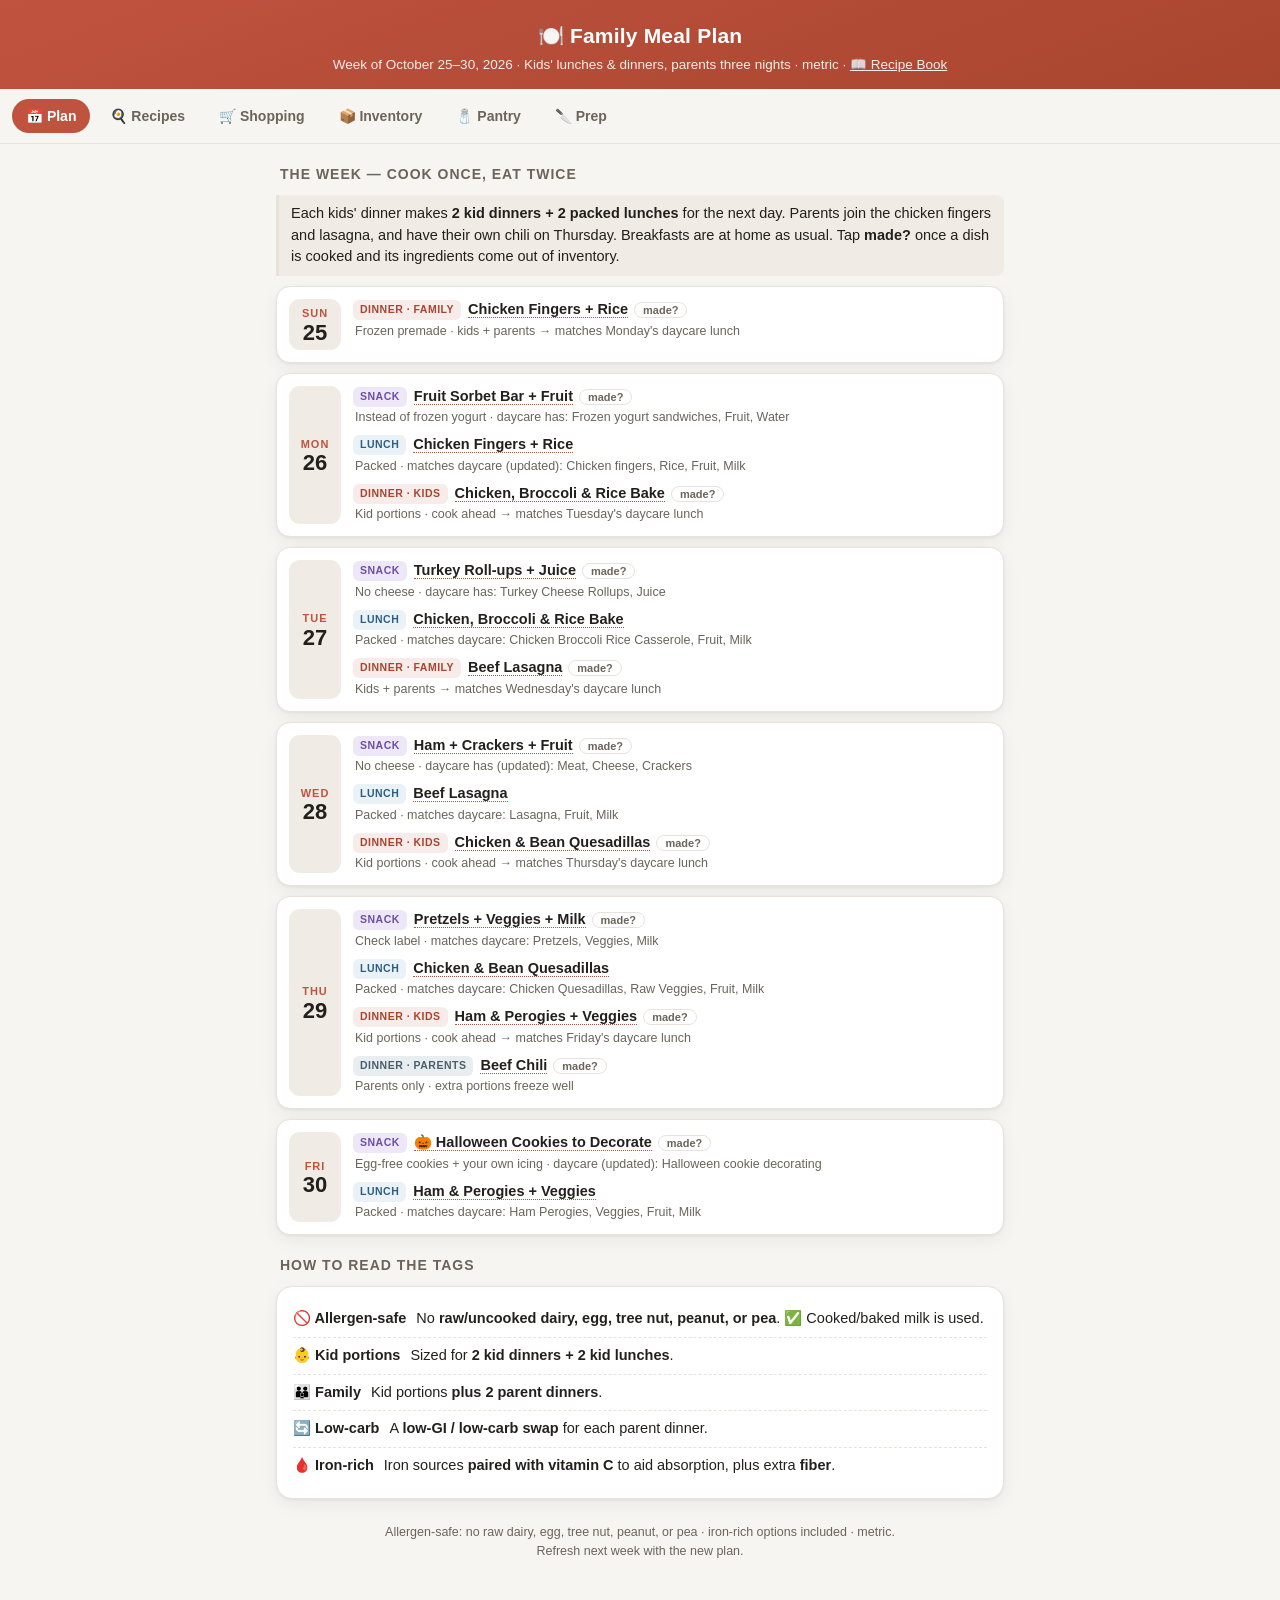
==== commit d988576a: "Meal plan for Oct 25-30: staff menu updates, parents on chicken fingers, lasagna, chili Co-Authored-" ====
--- a/index.html
+++ b/index.html
@@ -7,7 +7,7 @@
 <meta name="apple-mobile-web-app-status-bar-style" content="black-translucent">
 <meta name="apple-mobile-web-app-title" content="Meal Plan">
 <meta name="theme-color" content="#c0533f">
-<title>Meal Plan — Oct 18–23, 2026</title>
+<title>Meal Plan — Oct 25–30, 2026</title>
 <style>
   :root{
     --bg:#f6f5f2; --card:#ffffff; --ink:#22201c; --muted:#6b6459;
@@ -165,7 +165,7 @@
 <body id="top">
 <header>
   <h1>🍽️ Family Meal Plan</h1>
-  <div class="sub">Week of October 18–23, 2026 · Kids' lunches &amp; dinners, parents most nights · metric · <a href="recipes.html" style="color:#fff;">📖 Recipe Book</a></div>
+  <div class="sub">Week of October 25–30, 2026 · Kids' lunches &amp; dinners, parents three nights · metric · <a href="recipes.html" style="color:#fff;">📖 Recipe Book</a></div>
 </header>
 
 <div class="tabs" id="tabbar">
@@ -181,52 +181,52 @@
 <!-- ============ PLAN ============ -->
 <div class="panel active" id="tab-plan">
   <h2 class="sec">The week — cook once, eat twice</h2>
-  <p class="note">Each kids' dinner makes <b>2 kid dinners + 2 packed lunches</b> for the next day. Parents join the spaghetti, pancit and chicken strips, and have their own bulgogi on Tuesday. Tap <b>made?</b> once a dish is cooked and its ingredients come out of inventory.</p>
+  <p class="note">Each kids' dinner makes <b>2 kid dinners + 2 packed lunches</b> for the next day. Parents join the chicken fingers and lasagna, and have their own chili on Thursday. Breakfasts are at home as usual. Tap <b>made?</b> once a dish is cooked and its ingredients come out of inventory.</p>
   <div class="cal">
     <div class="day">
-      <div class="dbadge"><span class="dow">SUN</span><span class="dnum">18</span></div>
+      <div class="dbadge"><span class="dow">SUN</span><span class="dnum">25</span></div>
       <div class="dmeals">
-        <div class="meal dinner" data-made="r1"><span class="k">Dinner · kids</span><a class="dish" onclick="openRecipe('r1')">Hot Dogs + Tossed Salad</a><small>Kid portions · cook ahead → matches Monday's daycare lunch</small></div>
+        <div class="meal dinner" data-made="r1"><span class="k">Dinner · family</span><a class="dish" onclick="openRecipe('r1')">Chicken Fingers + Rice</a><small>Frozen premade · kids + parents → matches Monday's daycare lunch</small></div>
       </div>
     </div>
     <div class="day">
-      <div class="dbadge"><span class="dow">MON</span><span class="dnum">19</span></div>
+      <div class="dbadge"><span class="dow">MON</span><span class="dnum">26</span></div>
       <div class="dmeals">
-        <div class="meal snack" data-made="sn-mon"><span class="k">Snack</span><a class="dish" onclick="openRecipe('sn-mon')">Fresh Fruit + Crackers</a><small>Instead of cottage cheese · daycare has: Cottage Cheese, Fruit, Water</small></div>
-        <div class="meal lunch"><span class="k">Lunch</span><a class="dish" onclick="openRecipe('r1')">Hot Dogs + Tossed Salad</a><small>Packed · matches daycare: Hot dogs, Tossed salad, Fruit, Milk</small></div>
-        <div class="meal dinner" data-made="r2"><span class="k">Dinner · family</span><a class="dish" onclick="openRecipe('r2')">Spaghetti &amp; Meat Sauce</a><small>Sauce from the freezer · kids + parents → matches Tuesday's daycare lunch</small></div>
+        <div class="meal snack" data-made="sn-mon"><span class="k">Snack</span><a class="dish" onclick="openRecipe('sn-mon')">Fruit Sorbet Bar + Fruit</a><small>Instead of frozen yogurt · daycare has: Frozen yogurt sandwiches, Fruit, Water</small></div>
+        <div class="meal lunch"><span class="k">Lunch</span><a class="dish" onclick="openRecipe('r1')">Chicken Fingers + Rice</a><small>Packed · matches daycare (updated): Chicken fingers, Rice, Fruit, Milk</small></div>
+        <div class="meal dinner" data-made="r2"><span class="k">Dinner · kids</span><a class="dish" onclick="openRecipe('r2')">Chicken, Broccoli &amp; Rice Bake</a><small>Kid portions · cook ahead → matches Tuesday's daycare lunch</small></div>
       </div>
     </div>
     <div class="day">
-      <div class="dbadge"><span class="dow">TUE</span><span class="dnum">20</span></div>
+      <div class="dbadge"><span class="dow">TUE</span><span class="dnum">27</span></div>
       <div class="dmeals">
-        <div class="meal snack" data-made="sn-tue"><span class="k">Snack</span><a class="dish" onclick="openRecipe('sn-tue')">Your Muffins + Juice</a><small>Your own batter · matches daycare: Cheese and Veggie muffins, Juice</small></div>
-        <div class="meal lunch"><span class="k">Lunch</span><a class="dish" onclick="openRecipe('r2')">Spaghetti &amp; Meat Sauce</a><small>Packed · matches daycare: Spaghetti &amp; meat sauce, Veggies, Fruit, Milk</small></div>
-        <div class="meal dinner" data-made="r3"><span class="k">Dinner · kids</span><a class="dish" onclick="openRecipe('r3')">Galbi + Rice</a><small>From the freezer · cook ahead → Wednesday's lunch</small></div>
-        <div class="meal parent" data-made="p1"><span class="k">Dinner · parents</span><a class="dish" onclick="openRecipe('p1')">Bulgogi with Mushrooms</a><small>From the freezer · keep the leftovers for Wednesday's pancit</small></div>
+        <div class="meal snack" data-made="sn-tue"><span class="k">Snack</span><a class="dish" onclick="openRecipe('sn-tue')">Turkey Roll-ups + Juice</a><small>No cheese · daycare has: Turkey Cheese Rollups, Juice</small></div>
+        <div class="meal lunch"><span class="k">Lunch</span><a class="dish" onclick="openRecipe('r2')">Chicken, Broccoli &amp; Rice Bake</a><small>Packed · matches daycare: Chicken Broccoli Rice Casserole, Fruit, Milk</small></div>
+        <div class="meal dinner" data-made="r3"><span class="k">Dinner · family</span><a class="dish" onclick="openRecipe('r3')">Beef Lasagna</a><small>Kids + parents → matches Wednesday's daycare lunch</small></div>
       </div>
     </div>
     <div class="day">
-      <div class="dbadge"><span class="dow">WED</span><span class="dnum">21</span></div>
+      <div class="dbadge"><span class="dow">WED</span><span class="dnum">28</span></div>
       <div class="dmeals">
-        <div class="meal snack" data-made="sn-wed"><span class="k">Snack</span><a class="dish" onclick="openRecipe('sn-wed')">Veggie Straws + Raw Veggies</a><small>Check label · matches daycare: Veggie Straws, Raw Veggies, Milk</small></div>
-        <div class="meal lunch"><span class="k">Lunch</span><a class="dish" onclick="openRecipe('r3')">Galbi + Rice</a><small>Packed · daycare has: Roast Beef, Mashed Potatoes, Veggies, Fruit, Milk</small></div>
-        <div class="meal dinner" data-made="r4"><span class="k">Dinner · family</span><a class="dish" onclick="openRecipe('r4')">Bulgogi Pancit</a><small>Tuesday's leftover bulgogi · kids + parents → matches Thursday's daycare lunch</small></div>
+        <div class="meal snack" data-made="sn-wed"><span class="k">Snack</span><a class="dish" onclick="openRecipe('sn-wed')">Ham + Crackers + Fruit</a><small>No cheese · daycare has (updated): Meat, Cheese, Crackers</small></div>
+        <div class="meal lunch"><span class="k">Lunch</span><a class="dish" onclick="openRecipe('r3')">Beef Lasagna</a><small>Packed · matches daycare: Lasagna, Fruit, Milk</small></div>
+        <div class="meal dinner" data-made="r4"><span class="k">Dinner · kids</span><a class="dish" onclick="openRecipe('r4')">Chicken &amp; Bean Quesadillas</a><small>Kid portions · cook ahead → matches Thursday's daycare lunch</small></div>
       </div>
     </div>
     <div class="day">
-      <div class="dbadge"><span class="dow">THU</span><span class="dnum">22</span></div>
+      <div class="dbadge"><span class="dow">THU</span><span class="dnum">29</span></div>
       <div class="dmeals">
-        <div class="meal snack" data-made="sn-thu"><span class="k">Snack</span><a class="dish" onclick="openRecipe('sn-thu')">Toasted Ham Sandwich + Raw Veggies</a><small>Instead of grilled cheese · daycare has: Grilled cheese, Raw veggies, Water</small></div>
-        <div class="meal lunch"><span class="k">Lunch</span><a class="dish" onclick="openRecipe('r4')">Bulgogi Pancit</a><small>Packed · matches daycare: Pancit Bihon, Fruit, Milk</small></div>
-        <div class="meal dinner" data-made="r5"><span class="k">Dinner · family</span><a class="dish" onclick="openRecipe('r5')">Chicken Strips + Rice</a><small>Frozen premade · kids + parents → matches Friday's daycare lunch</small></div>
+        <div class="meal snack" data-made="sn-thu"><span class="k">Snack</span><a class="dish" onclick="openRecipe('sn-thu')">Pretzels + Veggies + Milk</a><small>Check label · matches daycare: Pretzels, Veggies, Milk</small></div>
+        <div class="meal lunch"><span class="k">Lunch</span><a class="dish" onclick="openRecipe('r4')">Chicken &amp; Bean Quesadillas</a><small>Packed · matches daycare: Chicken Quesadillas, Raw Veggies, Fruit, Milk</small></div>
+        <div class="meal dinner" data-made="r5"><span class="k">Dinner · kids</span><a class="dish" onclick="openRecipe('r5')">Ham &amp; Perogies + Veggies</a><small>Kid portions · cook ahead → matches Friday's daycare lunch</small></div>
+        <div class="meal parent" data-made="p1"><span class="k">Dinner · parents</span><a class="dish" onclick="openRecipe('p1')">Beef Chili</a><small>Parents only · extra portions freeze well</small></div>
       </div>
     </div>
     <div class="day">
-      <div class="dbadge"><span class="dow">FRI</span><span class="dnum">23</span></div>
+      <div class="dbadge"><span class="dow">FRI</span><span class="dnum">30</span></div>
       <div class="dmeals">
-        <div class="meal snack" data-made="sn-fri"><span class="k">Snack</span><a class="dish" onclick="openRecipe('sn-fri')">Fruit Sorbet Bar + Apple Crisp</a><small>Nut-free crisp · daycare has: Frozen yogurt, Apple Crisp, Water</small></div>
-        <div class="meal lunch"><span class="k">Lunch</span><a class="dish" onclick="openRecipe('r5')">Chicken Strips + Rice</a><small>Packed · matches daycare: Chicken Fingers, Rice, Veggies, Fruit, Milk</small></div>
+        <div class="meal snack" data-made="sn-fri"><span class="k">Snack</span><a class="dish" onclick="openRecipe('sn-fri')">🎃 Halloween Cookies to Decorate</a><small>Egg-free cookies + your own icing · daycare (updated): Halloween cookie decorating</small></div>
+        <div class="meal lunch"><span class="k">Lunch</span><a class="dish" onclick="openRecipe('r5')">Ham &amp; Perogies + Veggies</a><small>Packed · matches daycare: Ham Perogies, Veggies, Fruit, Milk</small></div>
       </div>
     </div>
   </div>
@@ -246,27 +246,25 @@
   <h2 class="sec">Dinners</h2>
 
   <details class="card" id="r1">
-    <summary><div class="cnum">1</div><div class="ctitle"><div class="t">Hot Dogs + Tossed Salad</div><div class="s">Sunday dinner → Monday lunch · 2 kid dinners + 2 kid lunches</div></div><div class="chev">▾</div></summary>
-    <div class="cbody">
-      <div class="tags"><span class="tag t-safe">Allergen-safe (check labels)</span><span class="tag t-veg">Hidden veg</span><span class="tag t-kid">Kid portions</span></div>
-      <div class="note safe"><span class="lbl">Allergen-safe:</span> Most all-beef hot dogs are egg-free, but <b>check the hot dogs and the buns</b>: some wieners use egg as a binder, and some soft buns are glazed with egg. The salad dressing is just oil and vinegar, with no mayo.</div>
-      <h4>Ingredients</h4>
-      <ul>
-        <li>4 all-beef hot dogs, egg-free <span class="pill">iron</span></li>
-        <li>4 hot dog buns, egg-free</li>
-        <li>Salad: 80 g mixed lettuce · ½ cucumber, sliced · 100 g cherry tomatoes, quartered <span class="pill">vit C</span> · 40 g grated carrot · 15 g baby spinach, finely chopped <span class="pill">hidden veg</span></li>
-        <li>Dressing, on the side: 15 ml olive oil + 5 ml red wine vinegar + a pinch of salt</li>
-        <li>Veggie sticks: 2 celery stalks · ½ red bell pepper <span class="pill">vit C</span></li>
-      </ul>
-      <h4>Method</h4>
-      <ol>
-        <li>Pan-sear or grill the hot dogs until browned all over and hot right through, 6–8 min.</li>
-        <li>Toss the lettuce, cucumber, tomatoes, carrot and spinach. Keep the dressing in a separate little pot so the lunchbox salad stays crisp.</li>
-        <li>Cut the celery and pepper into sticks. Warm the buns and serve.</li>
-      </ol>
-      <div class="note"><span class="lbl">👶 Little ones:</span> round slices of hot dog are a choking risk. For the younger one, quarter the hot dog lengthwise and then chop it small. Halve or quarter the cherry tomatoes too.</div>
-      <div class="note iron"><span class="lbl">🩸 Lighter iron night:</span> beef and a little spinach, with tomato and red pepper for vitamin C. Spaghetti and roast beef follow with more.</div>
-      <div class="note kid"><span class="lbl">🥡 Lunchbox:</span> hot dog in its bun (or chopped, for the younger one), salad and veggie sticks in separate compartments. Matches Monday's daycare tray (Hot dogs, Tossed salad, Fruit, Milk).</div>
+    <summary><div class="cnum">1</div><div class="ctitle"><div class="t">Chicken Fingers + Rice</div><div class="s">Sunday dinner → Monday lunch · 2 kid dinners + 2 kid lunches + 2 parent dinners</div></div><div class="chev">▾</div></summary>
+    <div class="cbody">
+      <div class="tags"><span class="tag t-safe">Allergen-safe (check box)</span><span class="tag t-iron">Iron boost</span><span class="tag t-veg">Hidden veg</span><span class="tag t-diab">Low-carb swap</span><span class="tag t-fam">Family</span></div>
+      <div class="note safe"><span class="lbl">Allergen-safe:</span> Many frozen breaded chicken strips use <b>egg</b> in the batter or breading. <b>Check the box for egg and for a nut warning.</b> Milk in the breading is fine once baked.</div>
+      <h4>Ingredients</h4>
+      <ul>
+        <li>Frozen premade chicken strips, egg-free — enough for 6 portions (about 700 g) <span class="pill">iron</span></li>
+        <li>220 g rice (dry), with 40 g carrot and ¼ zucchini, finely diced, cooked in <span class="pill">hidden veg</span></li>
+        <li>250 g broccoli, steamed <span class="pill">vit C</span></li>
+        <li>Orange wedges, to serve <span class="pill">vit C</span></li>
+      </ul>
+      <h4>Method</h4>
+      <ol>
+        <li>Bake the strips as the box says, on two trays if needed.</li>
+        <li>Meanwhile, cook the rice with the diced carrot and zucchini stirred in. Steam the broccoli.</li>
+      </ol>
+      <div class="note diab"><span class="lbl">🔄 Low-carb:</span> skip the rice and double up on broccoli.</div>
+      <div class="note iron"><span class="lbl">🩸 Iron boost:</span> chicken, with broccoli and orange for vitamin C.</div>
+      <div class="note kid"><span class="lbl">🥡 Lunchbox:</span> they pack and reheat well. Cut the strips into small pieces for the younger one. Matches Monday's updated daycare lunch (Chicken fingers, Rice, Fruit, Milk).</div>
       <div class="savewidget" data-recipe-id="r1">
         <button class="savebtn" onclick="toggleSave('r1')">💾 Save to Recipe Book</button>
         <div class="savebox" id="savebox-r1">
@@ -278,26 +276,29 @@
   </details>
 
   <details class="card" id="r2">
-    <summary><div class="cnum">2</div><div class="ctitle"><div class="t">Spaghetti &amp; Meat Sauce</div><div class="s">Monday dinner → Tuesday lunch · 2 kid dinners + 2 kid lunches + 2 parent dinners</div></div><div class="chev">▾</div></summary>
-    <div class="cbody">
-      <div class="tags"><span class="tag t-safe">Allergen-safe (check pasta)</span><span class="tag t-iron">Iron-rich</span><span class="tag t-diab">Low-carb swap</span><span class="tag t-fam">Family</span></div>
-      <div class="note safe"><span class="lbl">Allergen-safe:</span> Dried spaghetti is usually just semolina and water. <b>Check that it isn't egg pasta.</b> No parmesan on the kids' plates.</div>
-      <h4>Ingredients</h4>
-      <ul>
-        <li>Your meat sauce from the freezer, enough for 6 portions <span class="pill">iron</span></li>
-        <li>360 g spaghetti, egg-free (160 g for the kids, 200 g for the parents)</li>
-        <li>Low-carb swap: 1 zucchini, cut into ribbons with a peeler</li>
-        <li>Lunchbox veggies: ½ cucumber + ½ red bell pepper, as sticks <span class="pill">vit C</span></li>
-      </ul>
-      <h4>Method</h4>
-      <ol>
-        <li>Thaw the sauce in the fridge from Sunday night. Reheat it in a covered pot until bubbling right through.</li>
-        <li>Cook the spaghetti as the packet says. Break the kids' share in half before cooking so it's easier for small hands.</li>
-        <li>Toss the kids' pasta with sauce and set aside 2 lunch portions before serving.</li>
-      </ol>
-      <div class="note diab"><span class="lbl">🔄 Low-carb:</span> a half portion of pasta mixed with zucchini ribbons. Drop the ribbons into the pasta water for the last minute.</div>
-      <div class="note iron"><span class="lbl">🩸 Iron-rich:</span> the beef in the sauce, with red pepper sticks for vitamin C.</div>
-      <div class="note kid"><span class="lbl">🥡 Lunchbox:</span> pasta and sauce together, reheated with a splash of water, veggie sticks on the side. Matches Tuesday's daycare tray (Spaghetti &amp; meat sauce, Veggies, Fruit, Milk).</div>
+    <summary><div class="cnum">2</div><div class="ctitle"><div class="t">Chicken, Broccoli &amp; Rice Bake</div><div class="s">Monday dinner → Tuesday lunch · 2 kid dinners + 2 kid lunches</div></div><div class="chev">▾</div></summary>
+    <div class="cbody">
+      <div class="tags"><span class="tag t-safe">Allergen-safe (cooked milk)</span><span class="tag t-veg">Hidden veg</span><span class="tag t-kid">Kid portions</span></div>
+      <div class="note safe"><span class="lbl">Allergen-safe:</span> The creamy sauce is milk cooked into a roux, with no cheese and no canned cream-of soup (some contain egg). <b>Check the breadcrumbs are egg-free.</b></div>
+      <h4>Ingredients</h4>
+      <ul>
+        <li>300 g boneless chicken thighs, in small pieces <span class="pill">iron</span></li>
+        <li>120 g rice (dry)</li>
+        <li>200 g broccoli, in small florets <span class="pill">vit C</span> · 60 g carrot, grated <span class="pill">hidden veg</span></li>
+        <li>½ onion + 1 clove garlic, finely chopped</li>
+        <li>Sauce: 20 g butter + 20 g flour + 250 ml milk + 300 ml chicken broth</li>
+        <li>Topping: 20 g breadcrumbs, egg-free</li>
+      </ul>
+      <h4>Method</h4>
+      <ol>
+        <li>Cook the rice. Preheat the oven to <b>190°C (375°F)</b>.</li>
+        <li>Brown the chicken in a little oil, 5 min. Add the onion, garlic and carrot and soften 3 min. Tip into a small baking dish.</li>
+        <li>Melt the butter in the same pan, stir in the flour for 1 min, then whisk in the milk and broth. Simmer until it thickens, 3–4 min.</li>
+        <li>Stir the rice, raw broccoli and sauce into the chicken. Top with the breadcrumbs and bake 25 min, until bubbling.</li>
+      </ol>
+      <div class="note"><span class="lbl">👶 Little ones:</span> chop the chicken and broccoli small for the younger one.</div>
+      <div class="note iron"><span class="lbl">🩸 Lighter iron night:</span> chicken with broccoli for vitamin C. The lasagna follows with beef and spinach.</div>
+      <div class="note kid"><span class="lbl">🥡 Lunchbox:</span> reheats well with a splash of milk or water. Matches Tuesday's daycare tray (Chicken Broccoli Rice Casserole, Fruit, Milk).</div>
       <div class="savewidget" data-recipe-id="r2">
         <button class="savebtn" onclick="toggleSave('r2')">💾 Save to Recipe Book</button>
         <div class="savebox" id="savebox-r2">
@@ -309,25 +310,31 @@
   </details>
 
   <details class="card" id="r3">
-    <summary><div class="cnum">3</div><div class="ctitle"><div class="t">Galbi + Rice</div><div class="s">Tuesday kids' dinner → Wednesday lunch · 2 kid dinners + 2 kid lunches</div></div><div class="chev">▾</div></summary>
-    <div class="cbody">
-      <div class="tags"><span class="tag t-safe">Allergen-safe (check marinade)</span><span class="tag t-iron">Iron-rich ★</span><span class="tag t-kid">Kid portions</span></div>
-      <div class="note safe"><span class="lbl">Allergen-safe:</span> No dairy or egg. If the galbi is store-bought, <b>check the marinade for pine nuts</b>, a tree nut sometimes used in Korean marinades. Honey isn't recommended under age one, even cooked, so check for that too if the younger one is under one.</div>
-      <h4>Ingredients</h4>
-      <ul>
-        <li>About 500 g frozen galbi (marinated short ribs), from the freezer <span class="pill">iron ★</span></li>
-        <li>120 g rice (dry)</li>
-        <li>150 g broccoli <span class="pill">vit C</span> + 100 g carrots, steamed</li>
-      </ul>
-      <h4>Method</h4>
-      <ol>
-        <li>Move the galbi to the fridge on Monday night to thaw.</li>
-        <li>Start the rice. Sear the galbi in a very hot pan or under the broiler, 3–4 min a side, until caramelised and cooked through.</li>
-        <li>Steam the broccoli and carrots. Cut the meat off the bones and into bite-size pieces.</li>
-      </ol>
-      <div class="note"><span class="lbl">👶 Little ones:</span> take all the meat off the bone and cut it small for the younger one. Galbi can be chewy.</div>
-      <div class="note iron"><span class="lbl">🩸 Iron-rich ★:</span> beef is the strongest iron source of the week, with broccoli for vitamin C.</div>
-      <div class="note kid"><span class="lbl">🥡 Lunchbox:</span> beef pieces over rice with the veg. A spoonful of water before reheating keeps the rice soft. Stands in for Wednesday's daycare tray (Roast Beef, Mashed Potatoes, Veggies, Fruit, Milk).</div>
+    <summary><div class="cnum">3</div><div class="ctitle"><div class="t">Beef Lasagna</div><div class="s">Tuesday dinner → Wednesday lunch · 2 kid dinners + 2 kid lunches + 2 parent dinners</div></div><div class="chev">▾</div></summary>
+    <div class="cbody">
+      <div class="tags"><span class="tag t-safe">Allergen-safe (baked dairy)</span><span class="tag t-iron">Iron-rich ★</span><span class="tag t-veg">Hidden veg</span><span class="tag t-diab">Low-carb swap</span><span class="tag t-fam">Family</span></div>
+      <div class="note safe"><span class="lbl">Allergen-safe:</span> A white sauce stands in for the usual ricotta-and-egg layer. All the milk and cheese is baked. <b>Check the noodles are plain dried sheets, not egg pasta.</b> The kids don't like cheese, so leave the mozzarella off one end of the dish for their portions.</div>
+      <h4>Ingredients</h4>
+      <ul>
+        <li>500 g ground beef <span class="pill">iron ★</span></li>
+        <li>1 onion + 3 cloves garlic, finely chopped · 100 g carrot + ½ zucchini, grated <span class="pill">hidden veg</span></li>
+        <li>2 small cans (398 ml) crushed tomatoes + 30 g tomato paste + 1 tsp dried oregano</li>
+        <li>60 g baby spinach, chopped <span class="pill">iron</span></li>
+        <li>250 g lasagna noodles, egg-free (about 12 sheets)</li>
+        <li>White sauce: 40 g butter + 40 g flour + 600 ml milk + a pinch of nutmeg</li>
+        <li>150 g shredded mozzarella, for the parents' end</li>
+        <li>Lunchbox &amp; side veggies: 1 red bell pepper + ½ cucumber, as sticks <span class="pill">vit C</span></li>
+      </ul>
+      <h4>Method</h4>
+      <ol>
+        <li><b>Meat sauce</b> (can be made Monday while the rice bake is in the oven): brown the beef, add the onion, garlic, carrot and zucchini and cook 5 min. Stir in the tomatoes, paste and oregano and simmer 15 min. Stir in the spinach to wilt.</li>
+        <li><b>White sauce:</b> melt the butter, stir in the flour for 1 min, then whisk in the milk gradually. Simmer until thick, 5 min. Season with salt and nutmeg.</li>
+        <li>Preheat the oven to <b>190°C (375°F)</b>. In a 23 × 33 cm dish, layer sauce, noodles, meat sauce and white sauce three times, finishing with white sauce.</li>
+        <li>Scatter the mozzarella over two-thirds of the top, leaving the kids' end bare. Cover with foil and bake 30 min, then uncover for 15 min until golden. Rest 10 min before cutting.</li>
+      </ol>
+      <div class="note diab"><span class="lbl">🔄 Low-carb:</span> a small square of lasagna with a big side of the pepper and cucumber sticks or a green salad. Or bake a parent portion in a small dish with zucchini slices in place of the noodles.</div>
+      <div class="note iron"><span class="lbl">🩸 Iron-rich ★:</span> beef and spinach, with tomato and red pepper for vitamin C.</div>
+      <div class="note kid"><span class="lbl">🥡 Lunchbox:</span> cut 2 squares from the cheese-free end once cooled, with pepper sticks alongside. Matches Wednesday's daycare tray (Lasagna, Fruit, Milk).</div>
       <div class="savewidget" data-recipe-id="r3">
         <button class="savebtn" onclick="toggleSave('r3')">💾 Save to Recipe Book</button>
         <div class="savebox" id="savebox-r3">
@@ -338,28 +345,91 @@
     </div>
   </details>
 
+  <details class="card" id="r4">
+    <summary><div class="cnum">4</div><div class="ctitle"><div class="t">Chicken &amp; Bean Quesadillas</div><div class="s">Wednesday dinner → Thursday lunch · 2 kid dinners + 2 kid lunches</div></div><div class="chev">▾</div></summary>
+    <div class="cbody">
+      <div class="tags"><span class="tag t-safe">Allergen-safe (check tortillas)</span><span class="tag t-iron">Iron-rich</span><span class="tag t-veg">Hidden veg</span><span class="tag t-kid">Kid portions</span></div>
+      <div class="note safe"><span class="lbl">Allergen-safe:</span> No cheese: mashed black beans hold the filling together instead. <b>Check the tortillas are egg-free.</b></div>
+      <h4>Ingredients</h4>
+      <ul>
+        <li>4 large flour tortillas, egg-free</li>
+        <li>250 g chicken breast, in small pieces</li>
+        <li>1 can black beans, drained and rinsed <span class="pill">iron</span></li>
+        <li>60 g frozen corn · ½ red bell pepper, finely diced <span class="pill">vit C</span> · 20 g baby spinach, finely chopped <span class="pill">hidden veg</span></li>
+        <li>½ tsp mild cumin + a pinch of smoked paprika</li>
+        <li>Raw veggies: ½ cucumber + 60 g carrot, as sticks</li>
+      </ul>
+      <h4>Method</h4>
+      <ol>
+        <li>Cook the chicken in a little oil with the cumin and paprika, 6–7 min. Add the corn, pepper and spinach for the last 2 min.</li>
+        <li>Mash half the beans with a fork and stir in the rest with the chicken mixture.</li>
+        <li>Spread the filling over half of each tortilla and fold over. Toast in a dry pan over medium heat, 2–3 min a side, pressing down, until golden and crisp.</li>
+        <li>Cut each into 4 wedges.</li>
+      </ol>
+      <div class="note"><span class="lbl">👶 Little ones:</span> cut wedges into strips, and grate the carrot or steam the sticks for 2 min for the younger one. Raw carrot sticks are a choking risk.</div>
+      <div class="note iron"><span class="lbl">🩸 Iron-rich:</span> beans and spinach, with red pepper for vitamin C.</div>
+      <div class="note kid"><span class="lbl">🥡 Lunchbox:</span> 2 tortillas' worth of wedges each, with the veggie sticks. They're good cold or warmed. Matches Thursday's daycare tray (Chicken Quesadillas, Raw Veggies, Fruit, Milk).</div>
+      <div class="savewidget" data-recipe-id="r4">
+        <button class="savebtn" onclick="toggleSave('r4')">💾 Save to Recipe Book</button>
+        <div class="savebox" id="savebox-r4">
+          <textarea id="savenotes-r4" placeholder="Any notes? (optional)" maxlength="300" oninput="filterNotes(this)"></textarea>
+          <button onclick="submitSave('r4')">Submit</button>
+        </div>
+      </div>
+    </div>
+  </details>
+
+  <details class="card" id="r5">
+    <summary><div class="cnum">5</div><div class="ctitle"><div class="t">Ham &amp; Perogies + Veggies</div><div class="s">Thursday kids' dinner → Friday lunch · 2 kid dinners + 2 kid lunches</div></div><div class="chev">▾</div></summary>
+    <div class="cbody">
+      <div class="tags"><span class="tag t-safe">Allergen-safe (check bag)</span><span class="tag t-kid">Kid portions</span></div>
+      <div class="note safe"><span class="lbl">Allergen-safe:</span> Some perogy dough uses <b>egg</b>, so check the bag. A potato &amp; onion or potato &amp; bacon filling avoids cheese; potato &amp; cheddar is safe once cooked, if the kids will eat it.</div>
+      <h4>Ingredients</h4>
+      <ul>
+        <li>600 g frozen perogies, egg-free (about 16)</li>
+        <li>150 g ham steak, diced <span class="pill">iron</span></li>
+        <li>½ onion, sliced · 20 g butter</li>
+        <li>200 g green beans + 60 g carrot, steamed <span class="pill">no peas</span></li>
+      </ul>
+      <h4>Method</h4>
+      <ol>
+        <li>Boil the perogies as the bag says, until they float, then drain.</li>
+        <li>Meanwhile, soften the onion in the butter, 5 min. Add the ham and perogies and fry until golden, 4–5 min.</li>
+        <li>Steam the green beans and carrots.</li>
+      </ol>
+      <div class="note"><span class="lbl">👶 Little ones:</span> cut perogies into quarters and the ham small for the younger one.</div>
+      <div class="note kid"><span class="lbl">🥡 Lunchbox:</span> 4 perogies with ham and veg each. Pack fruit for vitamin C. Matches Friday's daycare tray (Ham Perogies, Veggies, Fruit, Milk).</div>
+      <div class="savewidget" data-recipe-id="r5">
+        <button class="savebtn" onclick="toggleSave('r5')">💾 Save to Recipe Book</button>
+        <div class="savebox" id="savebox-r5">
+          <textarea id="savenotes-r5" placeholder="Any notes? (optional)" maxlength="300" oninput="filterNotes(this)"></textarea>
+          <button onclick="submitSave('r5')">Submit</button>
+        </div>
+      </div>
+    </div>
+  </details>
+
   <details class="card" id="p1">
-    <summary><div class="cnum">P</div><div class="ctitle"><div class="t">Bulgogi with Mushrooms</div><div class="s">Tuesday parents' dinner · 2 parent dinners + leftovers for Wednesday</div></div><div class="chev">▾</div></summary>
-    <div class="cbody">
-      <div class="tags"><span class="tag t-par">Parents</span><span class="tag t-diab">Low-carb swap</span><span class="tag t-spice">Adult spice</span><span class="tag t-iron">Iron-rich</span></div>
-      <h4>Ingredients</h4>
-      <ul>
-        <li>About 600 g frozen bulgogi, from the freezer <span class="pill">iron</span></li>
-        <li>1 onion, sliced</li>
-        <li>200 g mushrooms, sliced</li>
-        <li>3 green onions, cut in 3 cm lengths (the rest of the bunch goes in Wednesday's pancit)</li>
-        <li>Rice from the kids' pot, or the low-carb swap below</li>
-        <li>Optional heat: gochujang or chili flakes</li>
-      </ul>
-      <h4>Method</h4>
-      <ol>
-        <li>Move the bulgogi to the fridge on Monday night to thaw.</li>
-        <li>Fry the onion and mushrooms in a little oil over high heat until browned, 4–5 min.</li>
-        <li>Add the bulgogi and stir-fry until cooked and the marinade turns sticky, 5–6 min. Toss in the green onions for the last minute.</li>
-        <li><b>Set aside about 250 g</b> in a tub for Wednesday's pancit before serving.</li>
-      </ol>
-      <div class="note diab"><span class="lbl">🔄 Low-carb:</span> skip the rice and serve over a big scoop of the kids' steamed broccoli, or wrapped in lettuce leaves.</div>
-      <div class="note spice"><span class="lbl">🌶️ Adult spice:</span> a spoon of gochujang or chili flakes at the end.</div>
+    <summary><div class="cnum">P</div><div class="ctitle"><div class="t">Beef Chili</div><div class="s">Thursday parents' dinner · 2 parent dinners + 2 to freeze</div></div><div class="chev">▾</div></summary>
+    <div class="cbody">
+      <div class="tags"><span class="tag t-par">Parents</span><span class="tag t-iron">Iron-rich</span><span class="tag t-diab">Low-carb swap</span><span class="tag t-spice">Adult spice</span></div>
+      <h4>Ingredients</h4>
+      <ul>
+        <li>450 g ground beef <span class="pill">iron</span></li>
+        <li>1 onion, 1 red bell pepper <span class="pill">vit C</span>, 3 cloves garlic, chopped</li>
+        <li>1 can kidney beans, drained · 1 can diced tomatoes · 30 g tomato paste</li>
+        <li>1 tbsp chili powder + 1 tsp cumin + ½ tsp oregano</li>
+        <li>300 g cauliflower, riced, to serve</li>
+      </ul>
+      <h4>Method</h4>
+      <ol>
+        <li>Brown the beef in a heavy pot. Add the onion, pepper and garlic and cook 5 min.</li>
+        <li>Stir in the spices and tomato paste for 1 min, then the tomatoes, beans and 200 ml water.</li>
+        <li>Simmer 30 min, partly covered, until thick. Freeze any leftovers in portions.</li>
+      </ol>
+      <div class="note diab"><span class="lbl">🔄 Low-carb:</span> already fairly low-GI with the beans. Serve over the riced cauliflower, pan-fried 5 min, instead of rice or bread.</div>
+      <div class="note spice"><span class="lbl">🌶️ Adult spice:</span> chipotle, cayenne or hot sauce to taste.</div>
+      <div class="note iron"><span class="lbl">🩸 Iron-rich:</span> beef and kidney beans, with tomato and red pepper for vitamin C.</div>
       <div class="savewidget" data-recipe-id="p1">
         <button class="savebtn" onclick="toggleSave('p1')">💾 Save to Recipe Book</button>
         <div class="savebox" id="savebox-p1">
@@ -370,94 +440,26 @@
     </div>
   </details>
 
-  <details class="card" id="r4">
-    <summary><div class="cnum">4</div><div class="ctitle"><div class="t">Bulgogi Pancit</div><div class="s">Wednesday dinner → Thursday lunch · 2 kid dinners + 2 kid lunches + 2 parent dinners</div></div><div class="chev">▾</div></summary>
-    <div class="cbody">
-      <div class="tags"><span class="tag t-safe">Allergen-safe</span><span class="tag t-iron">Iron-rich</span><span class="tag t-veg">Hidden veg</span><span class="tag t-diab">Low-carb swap</span><span class="tag t-spice">Adult spice</span><span class="tag t-fam">Family</span></div>
-      <div class="note safe"><span class="lbl">Allergen-safe:</span> Rice vermicelli is just rice and water. Pancit is sometimes topped with sliced boiled egg, so <b>leave the egg off</b>. Green beans stand in for any peas.</div>
-      <h4>Ingredients</h4>
-      <ul>
-        <li>200 g rice vermicelli (bihon) noodles</li>
-        <li>About 250 g leftover bulgogi, with its onions and mushrooms, sliced thinly <span class="pill">iron</span></li>
-        <li>2 cloves garlic, minced</li>
-        <li>2 celery stalks, thinly sliced · 100 g carrot, in thin matchsticks · 100 g green beans, thinly sliced <span class="pill">no peas</span></li>
-        <li>30 g baby spinach, chopped <span class="pill">hidden veg</span></li>
-        <li>3 green onions, sliced</li>
-        <li>450 ml chicken broth + 15 ml low-sodium soy sauce</li>
-        <li>1 lemon, in wedges <span class="pill">vit C</span></li>
-      </ul>
-      <h4>Method</h4>
-      <ol>
-        <li>Soak the noodles in warm water for 10 min, until pliable. Drain and snip into shorter lengths with scissors.</li>
-        <li>Soften the garlic in a little oil. Add the celery, carrot and green beans and stir-fry 3–4 min.</li>
-        <li>Add the bulgogi and stir-fry 1–2 min to heat it through. Stir in the spinach.</li>
-        <li>Pour in the broth and soy sauce, add the noodles, and toss until the liquid is absorbed, 5–6 min. Scatter over the green onions.</li>
-        <li>Pull out the kids' 4 portions, then add any heat to the rest. Squeeze over lemon just before serving.</li>
-      </ol>
-      <div class="note diab"><span class="lbl">🔄 Low-carb:</span> serve that portion with fewer noodles and more of the beef and veg from the pan.</div>
-      <div class="note spice"><span class="lbl">🌶️ Adult spice:</span> chili flakes or a little gochujang, after the kids' portions are out.</div>
-      <div class="note iron"><span class="lbl">🩸 Iron-rich:</span> beef and spinach, with lemon for vitamin C.</div>
-      <div class="note kid"><span class="lbl">🥡 Lunchbox:</span> reheats well with a splash of water. Cut the beef small for the younger one and pack a lemon wedge alongside. Matches Thursday's daycare tray (Pancit Bihon, Fruit, Milk).</div>
-      <div class="savewidget" data-recipe-id="r4">
-        <button class="savebtn" onclick="toggleSave('r4')">💾 Save to Recipe Book</button>
-        <div class="savebox" id="savebox-r4">
-          <textarea id="savenotes-r4" placeholder="Any notes? (optional)" maxlength="300" oninput="filterNotes(this)"></textarea>
-          <button onclick="submitSave('r4')">Submit</button>
-        </div>
-      </div>
-    </div>
-  </details>
-
-  <details class="card" id="r5">
-    <summary><div class="cnum">5</div><div class="ctitle"><div class="t">Chicken Strips + Rice</div><div class="s">Thursday dinner → Friday lunch · 2 kid dinners + 2 kid lunches + 2 parent dinners</div></div><div class="chev">▾</div></summary>
-    <div class="cbody">
-      <div class="tags"><span class="tag t-safe">Allergen-safe (check box)</span><span class="tag t-iron">Iron boost</span><span class="tag t-veg">Hidden veg</span><span class="tag t-diab">Low-carb swap</span><span class="tag t-fam">Family</span></div>
-      <div class="note safe"><span class="lbl">Allergen-safe:</span> Many frozen breaded chicken strips use <b>egg</b> in the batter or breading. <b>Check the box for egg and for a nut warning.</b> Milk in the breading is fine once baked.</div>
-      <h4>Ingredients</h4>
-      <ul>
-        <li>Frozen premade chicken strips, egg-free — enough for 6 portions (about 700 g) <span class="pill">iron</span></li>
-        <li>220 g rice (dry), with 40 g carrot and ¼ zucchini, finely diced, cooked in <span class="pill">hidden veg</span></li>
-        <li>250 g green beans <span class="pill">no peas</span></li>
-        <li>Orange wedges, to serve <span class="pill">vit C</span></li>
-      </ul>
-      <h4>Method</h4>
-      <ol>
-        <li>Bake the strips as the box says, on two trays if needed. The apple crisp can share the oven: bake it at the box temperature and check it from 25 min.</li>
-        <li>Meanwhile, cook the rice with the diced carrot and zucchini stirred in. Steam the green beans.</li>
-      </ol>
-      <div class="note diab"><span class="lbl">🔄 Low-carb:</span> skip the rice and double up on green beans.</div>
-      <div class="note iron"><span class="lbl">🩸 Iron boost:</span> chicken, with orange wedges for vitamin C.</div>
-      <div class="note kid"><span class="lbl">🥡 Lunchbox:</span> they pack and reheat well. Cut the strips into small pieces for the younger one. Matches Friday's daycare tray (Chicken Fingers, Rice, Veggies, Fruit, Milk).</div>
-      <div class="savewidget" data-recipe-id="r5">
-        <button class="savebtn" onclick="toggleSave('r5')">💾 Save to Recipe Book</button>
-        <div class="savebox" id="savebox-r5">
-          <textarea id="savenotes-r5" placeholder="Any notes? (optional)" maxlength="300" oninput="filterNotes(this)"></textarea>
-          <button onclick="submitSave('r5')">Submit</button>
-        </div>
-      </div>
-    </div>
-  </details>
-
   <h2 class="sec">Snacks</h2>
   <p class="note">Matched to what's on the daycare's own tray each day, without yogurt, pudding or cheese.</p>
 
   <details class="card" id="sn-mon">
-    <summary><div class="cnum">🍪</div><div class="ctitle"><div class="t">Fresh Fruit + Crackers</div><div class="s">Monday snack · 2 portions</div></div><div class="chev">▾</div></summary>
+    <summary><div class="cnum">🍪</div><div class="ctitle"><div class="t">Fruit Sorbet Bar + Fruit</div><div class="s">Monday snack · 2 portions</div></div><div class="chev">▾</div></summary>
     <div class="cbody">
       <div class="tags"><span class="tag t-safe">Allergen-safe (check label)</span><span class="tag t-iron">Vit C</span></div>
-      <div class="note safe"><span class="lbl">Allergen-safe:</span> Daycare has cottage cheese today, so this skips it. Check the crackers for egg and for a nut "may contain" warning.</div>
-      <h4>Ingredients</h4>
-      <ul>
-        <li>A handful of crackers each, egg-free &amp; nut-free</li>
+      <div class="note safe"><span class="lbl">Allergen-safe:</span> Daycare has frozen yogurt sandwiches today, so this swaps in a sorbet bar. Check the box says <b>sorbet, not sherbet</b>: sherbet contains milk.</div>
+      <h4>Ingredients</h4>
+      <ul>
+        <li>2 fruit sorbet bars, dairy-free</li>
         <li>Fresh fruit: berries, orange segments or sliced apple <span class="pill">vit C</span></li>
         <li>Water, to drink</li>
       </ul>
       <h4>Method</h4>
       <ol>
-        <li>Pack the crackers and fruit in separate compartments so the crackers stay crisp.</li>
+        <li>Send the sorbet bar in an insulated bag with an ice pack, or ask the daycare to keep it in their freezer until snack time.</li>
       </ol>
       <div class="note"><span class="lbl">👶 Little ones:</span> quarter grapes and blueberries, and cut apple into thin slices.</div>
-      <div class="note kid"><span class="lbl">🍪 Snack:</span> stands in for Monday's daycare snack (Cottage Cheese, Fruit, Water).</div>
+      <div class="note kid"><span class="lbl">🍪 Snack:</span> stands in for Monday's daycare snack (Frozen yogurt sandwiches, Fruit, Water).</div>
       <div class="savewidget" data-recipe-id="sn-mon">
         <button class="savebtn" onclick="toggleSave('sn-mon')">💾 Save to Recipe Book</button>
         <div class="savebox" id="savebox-sn-mon">
@@ -469,19 +471,23 @@
   </details>
 
   <details class="card" id="sn-tue">
-    <summary><div class="cnum">🍪</div><div class="ctitle"><div class="t">Your Muffins + Juice</div><div class="s">Tuesday snack · from your own batter</div></div><div class="chev">▾</div></summary>
-    <div class="cbody">
-      <div class="tags"><span class="tag t-safe">Your recipe</span></div>
-      <h4>Ingredients</h4>
-      <ul>
-        <li>Your own muffin batter, already mixed</li>
+    <summary><div class="cnum">🍪</div><div class="ctitle"><div class="t">Turkey Roll-ups + Juice</div><div class="s">Tuesday snack · 2 portions</div></div><div class="chev">▾</div></summary>
+    <div class="cbody">
+      <div class="tags"><span class="tag t-safe">Allergen-safe (check labels)</span></div>
+      <div class="note safe"><span class="lbl">Allergen-safe:</span> Daycare's roll-ups have cheese, so these are rolled around cucumber instead. Check the tortillas are egg-free.</div>
+      <h4>Ingredients</h4>
+      <ul>
+        <li>2 flour tortillas, egg-free</li>
+        <li>60 g sliced deli turkey <span class="pill">iron</span></li>
+        <li>¼ cucumber, in thin matchsticks</li>
         <li>Juice, to drink</li>
       </ul>
       <h4>Method</h4>
       <ol>
-        <li>Bake on Monday evening while the spaghetti cooks. Keep 2 out and freeze the rest.</li>
-      </ol>
-      <div class="note kid"><span class="lbl">🍪 Snack:</span> matches Tuesday's daycare snack (Cheese and Veggie muffins, Juice).</div>
+        <li>Lay the turkey over each tortilla, add a line of cucumber, roll up tightly and slice into 2 cm pinwheels.</li>
+      </ol>
+      <div class="note"><span class="lbl">👶 Little ones:</span> cut the pinwheels in half again for the younger one.</div>
+      <div class="note kid"><span class="lbl">🍪 Snack:</span> stands in for Tuesday's daycare snack (Turkey Cheese Rollups, Juice).</div>
       <div class="savewidget" data-recipe-id="sn-tue">
         <button class="savebtn" onclick="toggleSave('sn-tue')">💾 Save to Recipe Book</button>
         <div class="savebox" id="savebox-sn-tue">
@@ -493,22 +499,22 @@
   </details>
 
   <details class="card" id="sn-wed">
-    <summary><div class="cnum">🍪</div><div class="ctitle"><div class="t">Veggie Straws + Raw Veggies</div><div class="s">Wednesday snack · 2 portions</div></div><div class="chev">▾</div></summary>
+    <summary><div class="cnum">🍪</div><div class="ctitle"><div class="t">Ham + Crackers + Fruit</div><div class="s">Wednesday snack · 2 portions</div></div><div class="chev">▾</div></summary>
     <div class="cbody">
       <div class="tags"><span class="tag t-safe">Allergen-safe (check label)</span></div>
-      <div class="note safe"><span class="lbl">Allergen-safe:</span> Veggie straws are usually made from potato starch, with no egg or nuts. Check the bag for a "may contain" warning.</div>
-      <h4>Ingredients</h4>
-      <ul>
-        <li>Veggie straws, egg-free &amp; nut-free — about 20 g each</li>
-        <li>Raw veggies: 2 celery stalks + ½ cucumber, as sticks</li>
-        <li>Milk, to drink</li>
-      </ul>
-      <h4>Method</h4>
-      <ol>
-        <li>Portion the veggie straws into snack bags and pack with the veggie sticks.</li>
-      </ol>
-      <div class="note"><span class="lbl">👶 Little ones:</span> raw celery is stringy and hard for very young eaters. For the younger one, peel the strings off and cut it into thin matchsticks, or swap in soft cucumber.</div>
-      <div class="note kid"><span class="lbl">🍪 Snack:</span> matches Wednesday's daycare snack (Veggie Straws, Raw Veggies, Milk).</div>
+      <div class="note safe"><span class="lbl">Allergen-safe:</span> Daycare has meat, cheese and crackers today. This skips the cheese and adds fruit. Check the crackers for egg and for a nut "may contain" warning.</div>
+      <h4>Ingredients</h4>
+      <ul>
+        <li>60 g sliced deli ham, cut into cracker-size squares <span class="pill">iron</span></li>
+        <li>A handful of crackers each, egg-free &amp; nut-free</li>
+        <li>Fresh fruit <span class="pill">vit C</span></li>
+        <li>Water, to drink</li>
+      </ul>
+      <h4>Method</h4>
+      <ol>
+        <li>Pack the ham, crackers and fruit in separate compartments so the crackers stay crisp.</li>
+      </ol>
+      <div class="note kid"><span class="lbl">🍪 Snack:</span> stands in for Wednesday's updated daycare snack (Meat, Cheese, Crackers).</div>
       <div class="savewidget" data-recipe-id="sn-wed">
         <button class="savebtn" onclick="toggleSave('sn-wed')">💾 Save to Recipe Book</button>
         <div class="savebox" id="savebox-sn-wed">
@@ -520,26 +526,22 @@
   </details>
 
   <details class="card" id="sn-thu">
-    <summary><div class="cnum">🍪</div><div class="ctitle"><div class="t">Toasted Ham Sandwich + Raw Veggies</div><div class="s">Thursday snack · 2 small sandwiches</div></div><div class="chev">▾</div></summary>
-    <div class="cbody">
-      <div class="tags"><span class="tag t-safe">Allergen-safe (check labels)</span></div>
-      <div class="note safe"><span class="lbl">Allergen-safe:</span> Daycare has grilled cheese today, so this is toasted the same way but filled with ham. Check the bread is egg-free.</div>
-      <h4>Ingredients</h4>
-      <ul>
-        <li>4 slices sandwich bread, egg-free</li>
-        <li>60 g sliced deli ham <span class="pill">iron</span></li>
-        <li>10 g butter, for the outside</li>
-        <li>Raw veggies: 2 celery stalks + 60 g carrot, as sticks</li>
-        <li>Water, to drink</li>
-      </ul>
-      <h4>Method</h4>
-      <ol>
-        <li>Butter the outside faces of the bread and fill with the ham.</li>
-        <li>Cook in a pan over medium heat, pressing gently, until golden on both sides.</li>
-        <li>Cut into fingers and pack with the veggie sticks. Best made the morning of.</li>
-      </ol>
-      <div class="note"><span class="lbl">👶 Little ones:</span> raw carrot sticks are a choking risk for very young eaters. For the younger one, grate the carrot or steam the sticks for 2 min.</div>
-      <div class="note kid"><span class="lbl">🍪 Snack:</span> stands in for Thursday's daycare snack (Grilled cheese, Raw veggies, Water).</div>
+    <summary><div class="cnum">🍪</div><div class="ctitle"><div class="t">Pretzels + Veggies + Milk</div><div class="s">Thursday snack · 2 portions</div></div><div class="chev">▾</div></summary>
+    <div class="cbody">
+      <div class="tags"><span class="tag t-safe">Allergen-safe (check label)</span></div>
+      <div class="note safe"><span class="lbl">Allergen-safe:</span> Plain pretzels are usually just flour, water and salt. Check the bag for egg and for a nut "may contain" warning.</div>
+      <h4>Ingredients</h4>
+      <ul>
+        <li>Pretzels, about 20 g each</li>
+        <li>Veggies: 2 celery stalks + ¼ cucumber, as sticks</li>
+        <li>Milk, to drink</li>
+      </ul>
+      <h4>Method</h4>
+      <ol>
+        <li>Portion the pretzels into snack bags and pack with the veggie sticks.</li>
+      </ol>
+      <div class="note"><span class="lbl">👶 Little ones:</span> hard pretzels are a choking risk for the younger one. Choose soft pretzel thins or break them into small pieces. Peel the strings off the celery and cut it into thin matchsticks, or swap in soft cucumber.</div>
+      <div class="note kid"><span class="lbl">🍪 Snack:</span> matches Thursday's daycare snack (Pretzels, Veggies, Milk).</div>
       <div class="savewidget" data-recipe-id="sn-thu">
         <button class="savebtn" onclick="toggleSave('sn-thu')">💾 Save to Recipe Book</button>
         <div class="savebox" id="savebox-sn-thu">
@@ -551,28 +553,31 @@
   </details>
 
   <details class="card" id="sn-fri">
-    <summary><div class="cnum">🍪</div><div class="ctitle"><div class="t">Fruit Sorbet Bar + Apple Crisp</div><div class="s">Friday snack · 2 portions, plus extra crisp</div></div><div class="chev">▾</div></summary>
-    <div class="cbody">
-      <div class="tags"><span class="tag t-safe">Allergen-safe (check label)</span><span class="tag t-veg">High fiber</span></div>
-      <div class="note safe"><span class="lbl">Allergen-safe:</span> Check the box says <b>sorbet, not sherbet</b>. Sherbet contains milk. Check for a nut warning too. Many crisp recipes add walnuts or pecans, so <b>leave the nuts out</b> of the topping. The butter in the topping is baked.</div>
-      <h4>Sorbet bar</h4>
-      <ul>
-        <li>2 store-bought fruit sorbet bars, dairy-free</li>
-      </ul>
-      <h4>Apple crisp (small dish)</h4>
-      <ul>
-        <li>Filling: 2 apples (~300 g), peeled &amp; sliced + ½ tsp cinnamon + 15 g sugar + a squeeze of lemon <span class="pill">vit C</span></li>
-        <li>Topping: 50 g rolled oats + 30 g flour + 30 g brown sugar + 40 g cold butter, cubed <span class="pill">no nuts</span></li>
-        <li>Water, to drink</li>
-      </ul>
-      <h4>Method</h4>
-      <ol>
-        <li><b>Apple crisp:</b> preheat oven to <b>190°C (375°F)</b>. Toss the apples with the cinnamon, sugar and lemon and spread in a small baking dish.</li>
-        <li>Rub the butter into the oats, flour and brown sugar until crumbly, then scatter it over the apples.</li>
-        <li>Bake 30–35 min, until golden and bubbling. It bakes alongside Thursday's chicken strips.</li>
-        <li>Pack the crisp in a lidded cup. Send the sorbet bar in an insulated bag with an ice pack, or ask the daycare to keep it in their freezer until snack time.</li>
-      </ol>
-      <div class="note kid"><span class="lbl">🍪 Snack:</span> stands in for Friday's daycare snack (Frozen yogurt, Apple Crisp, Water).</div>
+    <summary><div class="cnum">🎃</div><div class="ctitle"><div class="t">Halloween Cookies to Decorate</div><div class="s">Friday afternoon · about 16 cookies, 2–3 each to send</div></div><div class="chev">▾</div></summary>
+    <div class="cbody">
+      <div class="tags"><span class="tag t-safe">Allergen-safe (check sprinkles)</span><span class="tag t-kid">Halloween</span></div>
+      <div class="note safe"><span class="lbl">Allergen-safe:</span> Most cut-out cookies and royal icing use <b>egg</b>, and decorating kits often carry nut warnings. These cookies are egg-free, with baked butter and milk. Send your own icing and sprinkles too, and ask the daycare to use only those. <b>Check the sprinkles and food colouring for egg, nuts and dairy.</b></div>
+      <h4>Cookies</h4>
+      <ul>
+        <li>90 g soft butter + 70 g sugar</li>
+        <li>20 ml milk + 1 tsp vanilla</li>
+        <li>180 g flour + a pinch of salt</li>
+      </ul>
+      <h4>Icing (egg-free)</h4>
+      <ul>
+        <li>100 g icing sugar + about 15 ml water</li>
+        <li>Orange and black gel food colouring</li>
+        <li>Halloween sprinkles, egg-free &amp; nut-free</li>
+      </ul>
+      <h4>Method</h4>
+      <ol>
+        <li>Beat the butter and sugar until pale. Beat in the milk and vanilla, then stir in the flour and salt to make a soft dough. Chill 20 min.</li>
+        <li>Preheat the oven to <b>180°C (350°F)</b>. Roll out to 5 mm between two sheets of baking paper and cut out pumpkins, ghosts or bats.</li>
+        <li>Bake 10–12 min, until just golden at the edges. Cool completely and store in a tin.</li>
+        <li>Stir the icing sugar with the water to a thick, pipeable icing. Split it and tint it. Pack in small lidded tubs with a spoon each, with the sprinkles in a separate tub.</li>
+      </ol>
+      <div class="note"><span class="lbl">👶 Little ones:</span> a plain cookie with a little icing is plenty for the younger one, and skip hard sprinkles.</div>
+      <div class="note kid"><span class="lbl">🎃 Snack:</span> for Friday's Halloween cookie decorating at daycare. The extras are for decorating at home.</div>
       <div class="savewidget" data-recipe-id="sn-fri">
         <button class="savebtn" onclick="toggleSave('sn-fri')">💾 Save to Recipe Book</button>
         <div class="savebox" id="savebox-sn-fri">
@@ -607,21 +612,17 @@
 <!-- ============ PANTRY ============ -->
 <div class="panel shop" id="tab-pantry">
   <h2 class="sec">Pantry check — assumed at home</h2>
-  <p class="note">Seasonings, odds and ends, and what's coming out of the freezer. None of this is on the shopping list.</p>
-  <div class="grp"><h4>🧊 From the freezer</h4>
-    <div class="item"><label><input type="checkbox" data-k="frz1"><span>Meat sauce, about 6 portions <span class="pill">Mon spaghetti</span></span></label></div>
-    <div class="item"><label><input type="checkbox" data-k="frz2"><span>Galbi, about 500 g <span class="pill">Tue kids' dinner</span></span></label></div>
-    <div class="item"><label><input type="checkbox" data-k="frz3"><span>Bulgogi, about 600 g <span class="pill">Tue parents, Wed pancit</span></span></label></div>
-    <div class="item"><label><input type="checkbox" data-k="frz4"><span>Your muffin batter <span class="pill">Tue snack</span></span></label></div>
-  </div>
+  <p class="note">Seasonings and odds and ends. None of this is on the shopping list.</p>
   <div class="grp"><h4>🧂 Assumed staples (verify stock)</h4>
     <div class="item"><label><input type="checkbox" data-k="pan1"><span>Cooking oil &amp; olive oil</span></label></div>
     <div class="item"><label><input type="checkbox" data-k="pan2"><span>Salt &amp; black pepper</span></label></div>
-    <div class="item"><label><input type="checkbox" data-k="pan3"><span>Red wine vinegar <span class="pill">salad dressing</span></span></label></div>
-    <div class="item"><label><input type="checkbox" data-k="pan6"><span>Low-sodium soy sauce <span class="pill">pancit</span></span></label></div>
-    <div class="item"><label><input type="checkbox" data-k="pan10"><span>Gochujang or chili flakes <span class="pill">adult spice</span></span></label></div>
-    <div class="item"><label><input type="checkbox" data-k="pan8"><span>Cinnamon <span class="pill">apple crisp</span></span></label></div>
-    <div class="item"><label><input type="checkbox" data-k="pan9"><span>Ketchup &amp; mild mustard <span class="pill">hot dogs</span></span></label></div>
+    <div class="item"><label><input type="checkbox" data-k="pan3"><span>Dried oregano &amp; nutmeg <span class="pill">lasagna, chili</span></span></label></div>
+    <div class="item"><label><input type="checkbox" data-k="pan4"><span>Chili powder, cumin &amp; smoked paprika <span class="pill">chili, quesadillas</span></span></label></div>
+    <div class="item"><label><input type="checkbox" data-k="pan5"><span>Hot sauce or chipotle <span class="pill">adult spice</span></span></label></div>
+    <div class="item"><label><input type="checkbox" data-k="pan6"><span>Vanilla extract <span class="pill">cookies</span></span></label></div>
+    <div class="item"><label><input type="checkbox" data-k="pan7"><span>Gel food colouring, orange &amp; black <span class="pill">cookies</span></span></label></div>
+    <div class="item"><label><input type="checkbox" data-k="pan8"><span>Baking paper &amp; foil <span class="pill">cookies, lasagna</span></span></label></div>
+    <div class="item"><label><input type="checkbox" data-k="pan9"><span>Ketchup <span class="pill">chicken fingers</span></span></label></div>
   </div>
 </div>
 
@@ -630,54 +631,55 @@
   <h2 class="sec">Meal prep — by the day it happens</h2>
 
   <div class="prepday">
-    <div class="pdhead"><div class="pdtop"><span class="pdname">Sunday</span><span class="pdtime">~30 min</span></div><span class="pdwhen">thaw the sauce, cut sticks, tonight's hot dogs</span></div>
+    <div class="pdhead"><div class="pdtop"><span class="pdname">Sunday</span><span class="pdtime">~35 min</span></div><span class="pdwhen">cut sticks, tonight's chicken fingers</span></div>
     <ol>
-      <li><span class="time">1 min · freezer</span><br><b>Meat sauce</b> into the fridge to thaw for Monday.</li>
-      <li><span class="time">10 min · sticks</span><br><b>Celery, cucumber and pepper sticks.</b> Cut 4 celery stalks, 1 cucumber and 1 red pepper for tonight, Tuesday's lunch and Wednesday's snack. Stored in water in the fridge, they stay crisp.</li>
-      <li><span class="time">15 min · stovetop</span><br><b>Hot dogs + tossed salad</b> — tonight's dinner and Monday's lunch. Keep the dressing separate.</li>
+      <li><span class="time">10 min · sticks</span><br><b>Cucumber, pepper and celery sticks.</b> Cut 1 cucumber, 1 red pepper and 2 celery stalks for the lasagna side, Tuesday's roll-ups and Thursday's snack. Stored in water in the fridge, they stay crisp.</li>
+      <li><span class="time">25 min · oven</span><br><b>Chicken fingers + rice</b> — family dinner and Monday's lunch.</li>
     </ol>
   </div>
 
   <div class="prepday">
-    <div class="pdhead"><div class="pdtop"><span class="pdname">Monday evening</span><span class="pdtime">~30 min</span></div><span class="pdwhen">pasta on the stove, muffins in the oven</span></div>
+    <div class="pdhead"><div class="pdtop"><span class="pdname">Monday evening</span><span class="pdtime">~55 min</span></div><span class="pdwhen">rice bake in the oven, lasagna meat sauce on the stove</span></div>
     <ol>
-      <li><span class="time">1 min · freezer</span><br><b>Galbi and bulgogi</b> into the fridge to thaw for Tuesday.</li>
-      <li><span class="time">20 min · stovetop</span><br><b>Spaghetti &amp; meat sauce</b> — family dinner and Tuesday's lunch. Reheat the sauce while the pasta cooks.</li>
-      <li><span class="time">25 min · bake</span><br><b>Your muffins</b> (Tue snack) — in the oven while the pasta cooks.</li>
+      <li><span class="time">30 min · stovetop</span><br><b>Chicken, broccoli &amp; rice bake</b> — kids' dinner and Tuesday's lunch. Assemble and get it in the oven.</li>
+      <li><span class="time">25 min · while it bakes</span><br><b>Lasagna meat sauce</b> — make it now and keep it in the fridge, so Tuesday is just assembly.</li>
     </ol>
   </div>
 
   <div class="prepday">
-    <div class="pdhead"><div class="pdtop"><span class="pdname">Tuesday evening</span><span class="pdtime">~35 min</span></div><span class="pdwhen">two pans, one pot of rice</span></div>
+    <div class="pdhead"><div class="pdtop"><span class="pdname">Tuesday evening</span><span class="pdtime">~1 hr 10 min, mostly oven</span></div><span class="pdwhen">assemble and bake</span></div>
     <ol>
-      <li><span class="time">20 min · rice</span><br><b>Rice</b> on first; it serves the galbi and the parents.</li>
-      <li><span class="time">10 min · sear</span><br><b>Galbi</b> — kids' dinner and Wednesday's lunch. Steam the broccoli and carrots alongside.</li>
-      <li><span class="time">15 min · stir-fry</span><br><b>Bulgogi with mushrooms</b> — parents' dinner. Put ~250 g in a tub for Wednesday before serving.</li>
+      <li><span class="time">15 min · assemble</span><br><b>White sauce</b>, then layer the lasagna. Leave the mozzarella off the kids' end.</li>
+      <li><span class="time">45 min + 10 min rest · bake</span><br><b>Beef lasagna</b> — family dinner and Wednesday's lunch.</li>
     </ol>
   </div>
 
   <div class="prepday">
-    <div class="pdhead"><div class="pdtop"><span class="pdname">Wednesday evening</span><span class="pdtime">~30 min</span></div><span class="pdwhen">one wok</span></div>
+    <div class="pdhead"><div class="pdtop"><span class="pdname">Wednesday evening</span><span class="pdtime">~50 min</span></div><span class="pdwhen">quesadillas, then Halloween cookies</span></div>
     <ol>
-      <li><span class="time">30 min · stir-fry</span><br><b>Bulgogi pancit</b> — family dinner and Thursday's lunch. The bulgogi is waiting in the fridge.</li>
+      <li><span class="time">10 min · dough</span><br><b>Cookie dough</b> first, so it can chill while you cook.</li>
+      <li><span class="time">25 min · stovetop</span><br><b>Chicken &amp; bean quesadillas</b> — kids' dinner and Thursday's lunch.</li>
+      <li><span class="time">20 min · bake</span><br><b>Halloween cookies</b> (Fri) — roll, cut and bake. Store in a tin once cool.</li>
     </ol>
   </div>
 
   <div class="prepday">
-    <div class="pdhead"><div class="pdtop"><span class="pdname">Thursday evening</span><span class="pdtime">~45 min, one oven</span></div><span class="pdwhen">crisp and strips together</span></div>
+    <div class="pdhead"><div class="pdtop"><span class="pdname">Thursday evening</span><span class="pdtime">~45 min</span></div><span class="pdwhen">chili simmers while the perogies cook</span></div>
     <ol>
-      <li><span class="time">15 min · assemble</span><br><b>Apple crisp</b> (Fri snack) — assemble it first and get it in the oven.</li>
-      <li><span class="time">25 min · bake</span><br><b>Chicken strips + rice</b> — family dinner and Friday's lunch. Strips in beside the crisp at the box temperature; cook the rice on the stove meanwhile.</li>
+      <li><span class="time">10 min + 30 min simmer</span><br><b>Beef chili</b> — parents' dinner. Get it simmering first.</li>
+      <li><span class="time">20 min · stovetop</span><br><b>Ham &amp; perogies</b> — kids' dinner and Friday's lunch.</li>
+      <li><span class="time">5 min · icing</span><br><b>Cookie icing</b> into small tubs, with the sprinkles.</li>
     </ol>
   </div>
 
   <div class="prepday">
     <div class="pdhead"><div class="pdtop"><span class="pdname">Same-day, no prep ahead</span></div><span class="pdwhen">a few minutes in the morning</span></div>
     <ol>
-      <li><span class="time">Mon · 2 min</span><br><b>Fruit and crackers</b> into separate compartments.</li>
-      <li><span class="time">Wed · 2 min</span><br><b>Veggie straws</b> into snack bags with the veggie sticks.</li>
-      <li><span class="time">Thu · 10 min</span><br><b>Toasted ham sandwich</b> — made fresh so it isn't soggy — with celery and carrot sticks.</li>
-      <li><span class="time">Fri · 2 min</span><br><b>Sorbet bar</b> into an insulated bag with an ice pack, crisp in a lidded cup.</li>
+      <li><span class="time">Mon · 2 min</span><br><b>Sorbet bar</b> into an insulated bag with an ice pack, plus fruit.</li>
+      <li><span class="time">Tue · 5 min</span><br><b>Turkey roll-ups</b>, sliced into pinwheels.</li>
+      <li><span class="time">Wed · 3 min</span><br><b>Ham, crackers and fruit</b> into separate compartments.</li>
+      <li><span class="time">Thu · 2 min</span><br><b>Pretzels</b> into snack bags with the veggie sticks.</li>
+      <li><span class="time">Fri · 2 min</span><br><b>Cookies, icing and sprinkles</b> in a labelled bag for the daycare.</li>
     </ol>
   </div>
 </div>
@@ -688,7 +690,7 @@
 </div>
 
 <script>
-  var KEY='mealplan_2026_10_19_v1';
+  var KEY='mealplan_2026_10_26_v1';
   function showTab(name){
     document.querySelectorAll('.panel').forEach(function(p){ p.classList.toggle('active', p.id==='tab-'+name); });
     document.querySelectorAll('#tabbar button').forEach(function(b){ b.classList.toggle('active', b.dataset.tab===name); });
@@ -757,36 +759,33 @@
 <script>
   // This week's recipes and what each uses. Ids match inventory.js's catalog;
   // anything in `items` is a one-off for this week and isn't tracked.
-  // Freezer items (meat sauce, galbi, bulgogi) and the family's own muffin batter aren't listed.
   // Drinking milk for each packed lunch (2 kids) is counted on the dinner that makes it.
-  // Wednesday's snack also comes with milk, counted on the snack.
+  // Thursday's snack also comes with milk, counted on the snack.
   var WEEK = {
-    id: '2026-10-19',
+    id: '2026-10-26',
     recipes: {
-      'r1':     { name: 'Hot dogs + tossed salad', when: 'Sun', uses: { 'hot-dogs': 4, 'hot-dog-buns': 4, 'lettuce': 80, 'cucumber': 0.5, 'cherry-tomatoes': 100, 'carrot': 40, 'baby-spinach': 15, 'celery': 2, 'bell-pepper': 0.5, 'milk': 250 } },
-      'r2':     { name: 'Spaghetti & meat sauce (family)', when: 'Mon', uses: { 'spaghetti': 360, 'zucchini': 1, 'cucumber': 0.5, 'bell-pepper': 0.5, 'milk': 250 } },
-      'r3':     { name: 'Galbi + rice (kids)', when: 'Tue', uses: { 'rice': 120, 'broccoli': 150, 'carrot': 100, 'milk': 250 } },
-      'p1':     { name: 'Bulgogi with mushrooms (parents)', when: 'Tue', uses: { 'onion': 1, 'mushrooms': 200, 'green-onion': 3, 'rice': 100 } },
-      'r4':     { name: 'Bulgogi pancit (family)', when: 'Wed', uses: { 'rice-vermicelli': 200, 'garlic': 2, 'celery': 2, 'carrot': 100, 'green-beans': 100, 'baby-spinach': 30, 'green-onion': 3, 'chicken-broth': 450, 'lemon': 1, 'milk': 250 } },
-      'r5':     { name: 'Chicken strips + rice (family)', when: 'Thu', uses: { 'chicken-strips': 1, 'rice': 220, 'carrot': 40, 'zucchini': 0.25, 'green-beans': 250, 'milk': 250 } },
-      'sn-mon': { name: 'Fresh fruit + crackers', when: 'Mon', uses: { 'crackers': 1 } },
-      'sn-tue': { name: 'Your muffins + juice', when: 'Tue', uses: { 'juice': 2 } },
-      'sn-wed': { name: 'Veggie straws + raw veggies', when: 'Wed', uses: { 'veggie-straws': 1, 'celery': 2, 'cucumber': 0.5, 'milk': 250 } },
-      'sn-thu': { name: 'Toasted ham sandwich + raw veggies', when: 'Thu', uses: { 'bread': 4, 'deli-meat': 60, 'butter': 10, 'celery': 2, 'carrot': 60 } },
-      'sn-fri': { name: 'Sorbet bar + apple crisp', when: 'Fri', uses: { 'sorbet-bars': 2, 'apple': 2, 'sugar': 15, 'lemon': 0.5, 'rolled-oats': 50, 'flour': 30, 'brown-sugar': 30, 'butter': 40 } }
+      'r1':     { name: 'Chicken fingers + rice (family)', when: 'Sun', uses: { 'chicken-strips': 1, 'rice': 220, 'carrot': 40, 'zucchini': 0.25, 'broccoli': 250, 'milk': 250 } },
+      'r2':     { name: 'Chicken, broccoli & rice bake (kids)', when: 'Mon', uses: { 'chicken-thigh': 300, 'rice': 120, 'broccoli': 200, 'carrot': 60, 'onion': 0.5, 'garlic': 1, 'butter': 20, 'flour': 20, 'milk': 500, 'chicken-broth': 300, 'breadcrumbs': 20 } },
+      'r3':     { name: 'Beef lasagna (family)', when: 'Tue', uses: { 'ground-beef': 500, 'onion': 1, 'garlic': 3, 'carrot': 100, 'zucchini': 0.5, 'crushed-tomatoes': 2, 'tomato-paste': 30, 'baby-spinach': 60, 'lasagna-noodles': 250, 'butter': 40, 'flour': 40, 'milk': 850, 'mozzarella': 150, 'bell-pepper': 1, 'cucumber': 0.5 } },
+      'r4':     { name: 'Chicken & bean quesadillas (kids)', when: 'Wed', uses: { 'tortillas': 4, 'chicken-breast': 250, 'black-beans': 1, 'frozen-corn': 60, 'bell-pepper': 0.5, 'baby-spinach': 20, 'cucumber': 0.5, 'carrot': 60, 'milk': 250 } },
+      'r5':     { name: 'Ham & perogies + veggies (kids)', when: 'Thu', uses: { 'frozen-perogies': 600, 'ham-steak': 150, 'onion': 0.5, 'butter': 20, 'green-beans': 200, 'carrot': 60, 'milk': 250 } },
+      'p1':     { name: 'Beef chili (parents)', when: 'Thu', uses: { 'ground-beef': 450, 'onion': 1, 'bell-pepper': 1, 'garlic': 3, 'kidney-beans': 1, 'diced-tomatoes': 1, 'tomato-paste': 30, 'cauliflower': 300 } },
+      'sn-mon': { name: 'Sorbet bar + fruit', when: 'Mon', uses: { 'sorbet-bars': 2 } },
+      'sn-tue': { name: 'Turkey roll-ups + juice', when: 'Tue', uses: { 'tortillas': 2, 'deli-meat': 60, 'cucumber': 0.25, 'juice': 2 } },
+      'sn-wed': { name: 'Ham + crackers + fruit', when: 'Wed', uses: { 'deli-meat': 60, 'crackers': 1 } },
+      'sn-thu': { name: 'Pretzels + veggies + milk', when: 'Thu', uses: { 'pretzels': 1, 'celery': 2, 'cucumber': 0.25, 'milk': 250 } },
+      'sn-fri': { name: 'Halloween cookies to decorate', when: 'Fri', uses: { 'butter': 90, 'sugar': 70, 'milk': 20, 'flour': 180, 'icing-sugar': 100, 'sprinkles': 1 } }
     },
     items: {
-      'hot-dogs':        { name: 'All-beef hot dogs, egg-free', group: 'meat', unit: '', text: '1 pack (4 used)', note: 'Some wieners use egg as a binder.' },
-      'lettuce':         { name: 'Mixed lettuce', group: 'produce', unit: 'g', text: '1 small bag (80 g used)' },
-      'cherry-tomatoes': { name: 'Cherry tomatoes', group: 'produce', unit: 'g', text: '1 pint (100 g used)' },
-      'hot-dog-buns':    { name: 'Hot dog buns, egg-free', group: 'bakery', unit: '', text: '1 pack (4 used)', note: 'Some soft buns are glazed with egg.' },
-      'rice-vermicelli': { name: 'Rice vermicelli (bihon) noodles', group: 'dry', unit: 'g', text: '1 pack (200 g used)' },
-      'veggie-straws':   { name: 'Veggie straws, egg-free & nut-free', group: 'dry', unit: 'bag' },
-      'crackers':        { name: 'Crackers, egg-free & nut-free', group: 'dry', unit: 'box', note: 'Check for a nut "may contain" warning.' },
-      'sorbet-bars':     { name: 'Fruit sorbet bars, dairy-free', group: 'frozen', unit: '', text: '1 box (2 used)', note: 'Sorbet, not sherbet: sherbet contains milk.' },
-      'chicken-strips':  { name: 'Frozen breaded chicken strips, egg-free', group: 'frozen', unit: 'box', text: 'enough for 6 portions (~700 g)', note: 'Many brands use egg in the batter or breading. Check the box.' },
-      'juice':           { name: 'Juice boxes', group: 'other', unit: '', text: '2 for Tuesday' },
-      'fresh-fruit':     { name: 'Fresh fruit, incl. oranges', group: 'produce', text: 'for lunchboxes and Monday\'s snack, plus orange wedges for Thursday', always: true }
+      'chicken-strips': { name: 'Frozen breaded chicken strips, egg-free', group: 'frozen', unit: 'box', text: 'enough for 6 portions (~700 g)', note: 'Many brands use egg in the batter or breading. Check the box.' },
+      'ham-steak':      { name: 'Ham steak', group: 'meat', unit: 'g', text: '1 small (150 g used)' },
+      'sorbet-bars':    { name: 'Fruit sorbet bars, dairy-free', group: 'frozen', unit: '', text: '1 box (2 used)', note: 'Sorbet, not sherbet: sherbet contains milk.' },
+      'crackers':       { name: 'Crackers, egg-free & nut-free', group: 'dry', unit: 'box', note: 'Check for a nut "may contain" warning.' },
+      'pretzels':       { name: 'Pretzels, egg-free & nut-free', group: 'dry', unit: 'bag', note: 'Soft pretzel thins are easier for the younger one.' },
+      'icing-sugar':    { name: 'Icing sugar', group: 'dry', unit: 'g', text: '1 small bag (100 g used)' },
+      'sprinkles':      { name: 'Halloween sprinkles, egg-free & nut-free', group: 'dry', unit: '', text: '1 small jar', note: 'Check for egg, dairy and a nut "may contain" warning.' },
+      'juice':          { name: 'Juice boxes', group: 'other', unit: '', text: '2 for Tuesday' },
+      'fresh-fruit':    { name: 'Fresh fruit, incl. oranges', group: 'produce', text: 'for lunchboxes and Monday\'s and Wednesday\'s snacks, plus orange wedges for Sunday', always: true }
     }
   };
 </script>
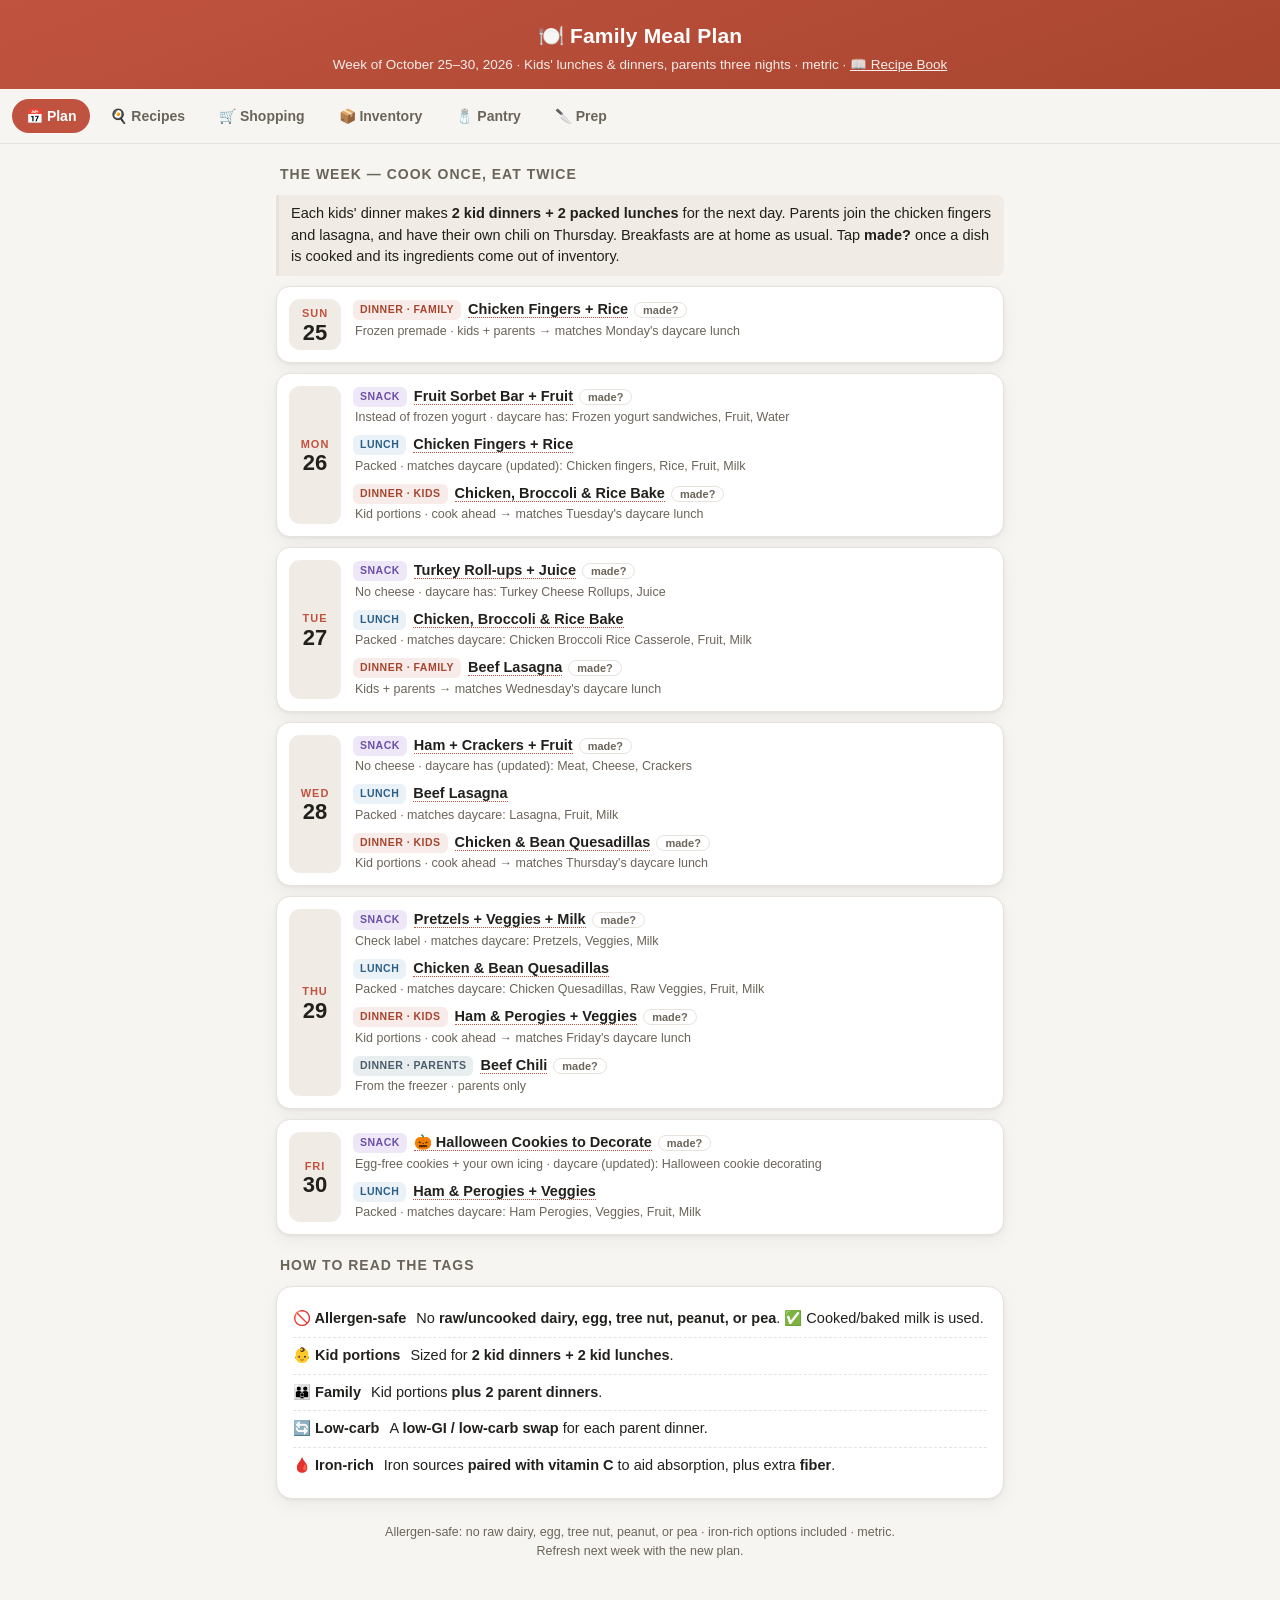
==== commit dfe693ed: "Thursday: parents' chili from the freezer Co-Authored-By: Claude Opus 5.5 <noreply@anthropic.com>" ====
--- a/index.html
+++ b/index.html
@@ -219,7 +219,7 @@
         <div class="meal snack" data-made="sn-thu"><span class="k">Snack</span><a class="dish" onclick="openRecipe('sn-thu')">Pretzels + Veggies + Milk</a><small>Check label · matches daycare: Pretzels, Veggies, Milk</small></div>
         <div class="meal lunch"><span class="k">Lunch</span><a class="dish" onclick="openRecipe('r4')">Chicken &amp; Bean Quesadillas</a><small>Packed · matches daycare: Chicken Quesadillas, Raw Veggies, Fruit, Milk</small></div>
         <div class="meal dinner" data-made="r5"><span class="k">Dinner · kids</span><a class="dish" onclick="openRecipe('r5')">Ham &amp; Perogies + Veggies</a><small>Kid portions · cook ahead → matches Friday's daycare lunch</small></div>
-        <div class="meal parent" data-made="p1"><span class="k">Dinner · parents</span><a class="dish" onclick="openRecipe('p1')">Beef Chili</a><small>Parents only · extra portions freeze well</small></div>
+        <div class="meal parent" data-made="p1"><span class="k">Dinner · parents</span><a class="dish" onclick="openRecipe('p1')">Beef Chili</a><small>From the freezer · parents only</small></div>
       </div>
     </div>
     <div class="day">
@@ -410,26 +410,24 @@
   </details>
 
   <details class="card" id="p1">
-    <summary><div class="cnum">P</div><div class="ctitle"><div class="t">Beef Chili</div><div class="s">Thursday parents' dinner · 2 parent dinners + 2 to freeze</div></div><div class="chev">▾</div></summary>
+    <summary><div class="cnum">P</div><div class="ctitle"><div class="t">Beef Chili</div><div class="s">Thursday parents' dinner · from the freezer · 2 parent dinners</div></div><div class="chev">▾</div></summary>
     <div class="cbody">
       <div class="tags"><span class="tag t-par">Parents</span><span class="tag t-iron">Iron-rich</span><span class="tag t-diab">Low-carb swap</span><span class="tag t-spice">Adult spice</span></div>
       <h4>Ingredients</h4>
       <ul>
-        <li>450 g ground beef <span class="pill">iron</span></li>
-        <li>1 onion, 1 red bell pepper <span class="pill">vit C</span>, 3 cloves garlic, chopped</li>
-        <li>1 can kidney beans, drained · 1 can diced tomatoes · 30 g tomato paste</li>
-        <li>1 tbsp chili powder + 1 tsp cumin + ½ tsp oregano</li>
+        <li>Your chili from the freezer, 2 portions <span class="pill">iron</span></li>
         <li>300 g cauliflower, riced, to serve</li>
-      </ul>
-      <h4>Method</h4>
-      <ol>
-        <li>Brown the beef in a heavy pot. Add the onion, pepper and garlic and cook 5 min.</li>
-        <li>Stir in the spices and tomato paste for 1 min, then the tomatoes, beans and 200 ml water.</li>
-        <li>Simmer 30 min, partly covered, until thick. Freeze any leftovers in portions.</li>
-      </ol>
-      <div class="note diab"><span class="lbl">🔄 Low-carb:</span> already fairly low-GI with the beans. Serve over the riced cauliflower, pan-fried 5 min, instead of rice or bread.</div>
+        <li>Optional: ½ cucumber or a few pepper sticks from the week's veg, on the side <span class="pill">vit C</span></li>
+      </ul>
+      <h4>Method</h4>
+      <ol>
+        <li>Move the chili to the fridge on Wednesday night to thaw.</li>
+        <li>Reheat in a covered pot with a splash of water, stirring now and then, until bubbling right through, 10–15 min.</li>
+        <li>Meanwhile, pan-fry the riced cauliflower in a little oil with a pinch of salt, 5 min.</li>
+      </ol>
+      <div class="note diab"><span class="lbl">🔄 Low-carb:</span> serve over the riced cauliflower instead of rice or bread.</div>
       <div class="note spice"><span class="lbl">🌶️ Adult spice:</span> chipotle, cayenne or hot sauce to taste.</div>
-      <div class="note iron"><span class="lbl">🩸 Iron-rich:</span> beef and kidney beans, with tomato and red pepper for vitamin C.</div>
+      <div class="note iron"><span class="lbl">🩸 Iron-rich:</span> beef and beans, with fresh veg on the side for vitamin C.</div>
       <div class="savewidget" data-recipe-id="p1">
         <button class="savebtn" onclick="toggleSave('p1')">💾 Save to Recipe Book</button>
         <div class="savebox" id="savebox-p1">
@@ -612,12 +610,15 @@
 <!-- ============ PANTRY ============ -->
 <div class="panel shop" id="tab-pantry">
   <h2 class="sec">Pantry check — assumed at home</h2>
-  <p class="note">Seasonings and odds and ends. None of this is on the shopping list.</p>
+  <p class="note">Seasonings, odds and ends, and what's coming out of the freezer. None of this is on the shopping list.</p>
+  <div class="grp"><h4>🧊 From the freezer</h4>
+    <div class="item"><label><input type="checkbox" data-k="frz1"><span>Beef chili, 2 parent portions <span class="pill">Thu parents</span></span></label></div>
+  </div>
   <div class="grp"><h4>🧂 Assumed staples (verify stock)</h4>
     <div class="item"><label><input type="checkbox" data-k="pan1"><span>Cooking oil &amp; olive oil</span></label></div>
     <div class="item"><label><input type="checkbox" data-k="pan2"><span>Salt &amp; black pepper</span></label></div>
-    <div class="item"><label><input type="checkbox" data-k="pan3"><span>Dried oregano &amp; nutmeg <span class="pill">lasagna, chili</span></span></label></div>
-    <div class="item"><label><input type="checkbox" data-k="pan4"><span>Chili powder, cumin &amp; smoked paprika <span class="pill">chili, quesadillas</span></span></label></div>
+    <div class="item"><label><input type="checkbox" data-k="pan3"><span>Dried oregano &amp; nutmeg <span class="pill">lasagna</span></span></label></div>
+    <div class="item"><label><input type="checkbox" data-k="pan4"><span>Cumin &amp; smoked paprika <span class="pill">quesadillas</span></span></label></div>
     <div class="item"><label><input type="checkbox" data-k="pan5"><span>Hot sauce or chipotle <span class="pill">adult spice</span></span></label></div>
     <div class="item"><label><input type="checkbox" data-k="pan6"><span>Vanilla extract <span class="pill">cookies</span></span></label></div>
     <div class="item"><label><input type="checkbox" data-k="pan7"><span>Gel food colouring, orange &amp; black <span class="pill">cookies</span></span></label></div>
@@ -660,13 +661,14 @@
       <li><span class="time">10 min · dough</span><br><b>Cookie dough</b> first, so it can chill while you cook.</li>
       <li><span class="time">25 min · stovetop</span><br><b>Chicken &amp; bean quesadillas</b> — kids' dinner and Thursday's lunch.</li>
       <li><span class="time">20 min · bake</span><br><b>Halloween cookies</b> (Fri) — roll, cut and bake. Store in a tin once cool.</li>
+      <li><span class="time">1 min · freezer</span><br><b>Chili</b> into the fridge to thaw for Thursday.</li>
     </ol>
   </div>
 
   <div class="prepday">
-    <div class="pdhead"><div class="pdtop"><span class="pdname">Thursday evening</span><span class="pdtime">~45 min</span></div><span class="pdwhen">chili simmers while the perogies cook</span></div>
+    <div class="pdhead"><div class="pdtop"><span class="pdname">Thursday evening</span><span class="pdtime">~25 min</span></div><span class="pdwhen">chili reheats while the perogies cook</span></div>
     <ol>
-      <li><span class="time">10 min + 30 min simmer</span><br><b>Beef chili</b> — parents' dinner. Get it simmering first.</li>
+      <li><span class="time">15 min · reheat</span><br><b>Beef chili</b> from the freezer — parents' dinner, over pan-fried riced cauliflower.</li>
       <li><span class="time">20 min · stovetop</span><br><b>Ham &amp; perogies</b> — kids' dinner and Friday's lunch.</li>
       <li><span class="time">5 min · icing</span><br><b>Cookie icing</b> into small tubs, with the sprinkles.</li>
     </ol>
@@ -759,6 +761,7 @@
 <script>
   // This week's recipes and what each uses. Ids match inventory.js's catalog;
   // anything in `items` is a one-off for this week and isn't tracked.
+  // The chili comes from the freezer and isn't listed.
   // Drinking milk for each packed lunch (2 kids) is counted on the dinner that makes it.
   // Thursday's snack also comes with milk, counted on the snack.
   var WEEK = {
@@ -769,7 +772,7 @@
       'r3':     { name: 'Beef lasagna (family)', when: 'Tue', uses: { 'ground-beef': 500, 'onion': 1, 'garlic': 3, 'carrot': 100, 'zucchini': 0.5, 'crushed-tomatoes': 2, 'tomato-paste': 30, 'baby-spinach': 60, 'lasagna-noodles': 250, 'butter': 40, 'flour': 40, 'milk': 850, 'mozzarella': 150, 'bell-pepper': 1, 'cucumber': 0.5 } },
       'r4':     { name: 'Chicken & bean quesadillas (kids)', when: 'Wed', uses: { 'tortillas': 4, 'chicken-breast': 250, 'black-beans': 1, 'frozen-corn': 60, 'bell-pepper': 0.5, 'baby-spinach': 20, 'cucumber': 0.5, 'carrot': 60, 'milk': 250 } },
       'r5':     { name: 'Ham & perogies + veggies (kids)', when: 'Thu', uses: { 'frozen-perogies': 600, 'ham-steak': 150, 'onion': 0.5, 'butter': 20, 'green-beans': 200, 'carrot': 60, 'milk': 250 } },
-      'p1':     { name: 'Beef chili (parents)', when: 'Thu', uses: { 'ground-beef': 450, 'onion': 1, 'bell-pepper': 1, 'garlic': 3, 'kidney-beans': 1, 'diced-tomatoes': 1, 'tomato-paste': 30, 'cauliflower': 300 } },
+      'p1':     { name: 'Beef chili from the freezer (parents)', when: 'Thu', uses: { 'cauliflower': 300 } },
       'sn-mon': { name: 'Sorbet bar + fruit', when: 'Mon', uses: { 'sorbet-bars': 2 } },
       'sn-tue': { name: 'Turkey roll-ups + juice', when: 'Tue', uses: { 'tortillas': 2, 'deli-meat': 60, 'cucumber': 0.25, 'juice': 2 } },
       'sn-wed': { name: 'Ham + crackers + fruit', when: 'Wed', uses: { 'deli-meat': 60, 'crackers': 1 } },
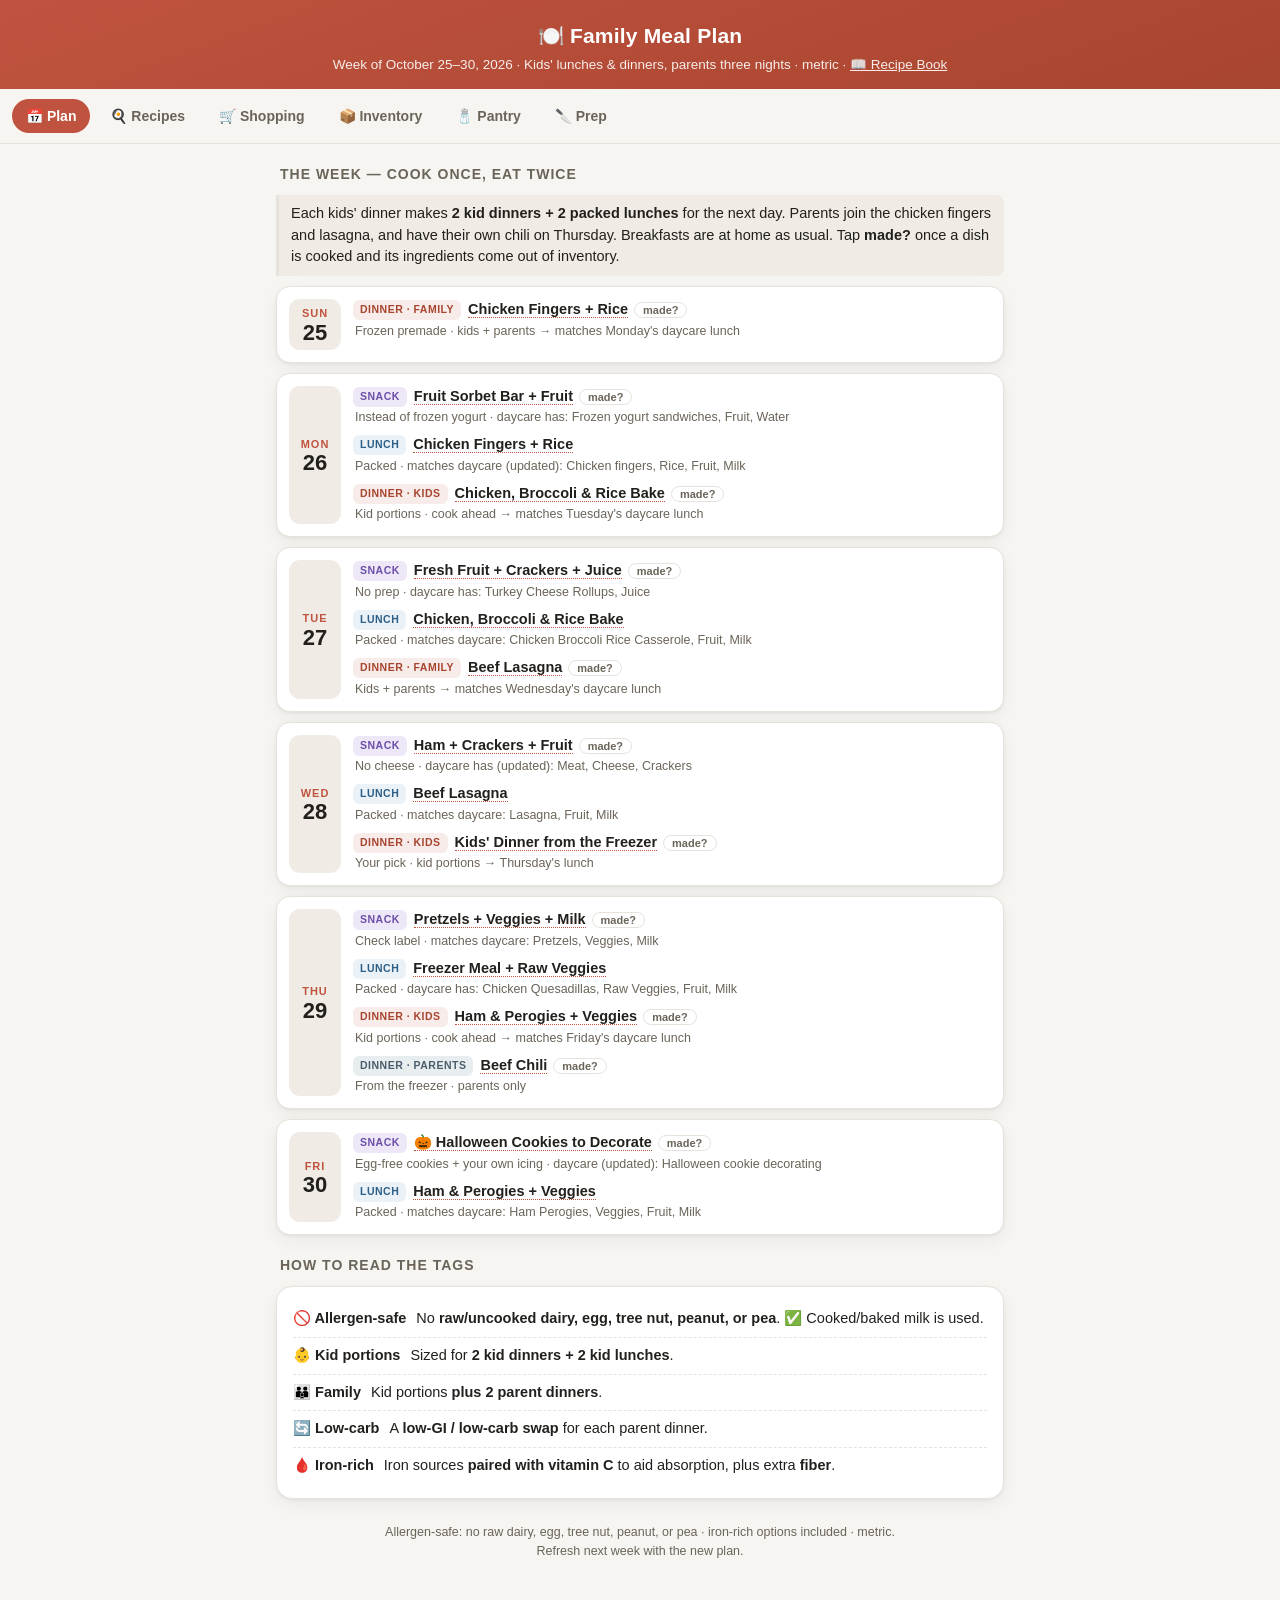
==== commit 6ed99880: "Wednesday kids' dinner from the freezer; Tuesday snack is fruit and crackers Co-Authored-By: Claude " ====
--- a/index.html
+++ b/index.html
@@ -200,7 +200,7 @@
     <div class="day">
       <div class="dbadge"><span class="dow">TUE</span><span class="dnum">27</span></div>
       <div class="dmeals">
-        <div class="meal snack" data-made="sn-tue"><span class="k">Snack</span><a class="dish" onclick="openRecipe('sn-tue')">Turkey Roll-ups + Juice</a><small>No cheese · daycare has: Turkey Cheese Rollups, Juice</small></div>
+        <div class="meal snack" data-made="sn-tue"><span class="k">Snack</span><a class="dish" onclick="openRecipe('sn-tue')">Fresh Fruit + Crackers + Juice</a><small>No prep · daycare has: Turkey Cheese Rollups, Juice</small></div>
         <div class="meal lunch"><span class="k">Lunch</span><a class="dish" onclick="openRecipe('r2')">Chicken, Broccoli &amp; Rice Bake</a><small>Packed · matches daycare: Chicken Broccoli Rice Casserole, Fruit, Milk</small></div>
         <div class="meal dinner" data-made="r3"><span class="k">Dinner · family</span><a class="dish" onclick="openRecipe('r3')">Beef Lasagna</a><small>Kids + parents → matches Wednesday's daycare lunch</small></div>
       </div>
@@ -210,14 +210,14 @@
       <div class="dmeals">
         <div class="meal snack" data-made="sn-wed"><span class="k">Snack</span><a class="dish" onclick="openRecipe('sn-wed')">Ham + Crackers + Fruit</a><small>No cheese · daycare has (updated): Meat, Cheese, Crackers</small></div>
         <div class="meal lunch"><span class="k">Lunch</span><a class="dish" onclick="openRecipe('r3')">Beef Lasagna</a><small>Packed · matches daycare: Lasagna, Fruit, Milk</small></div>
-        <div class="meal dinner" data-made="r4"><span class="k">Dinner · kids</span><a class="dish" onclick="openRecipe('r4')">Chicken &amp; Bean Quesadillas</a><small>Kid portions · cook ahead → matches Thursday's daycare lunch</small></div>
+        <div class="meal dinner" data-made="r4"><span class="k">Dinner · kids</span><a class="dish" onclick="openRecipe('r4')">Kids' Dinner from the Freezer</a><small>Your pick · kid portions → Thursday's lunch</small></div>
       </div>
     </div>
     <div class="day">
       <div class="dbadge"><span class="dow">THU</span><span class="dnum">29</span></div>
       <div class="dmeals">
         <div class="meal snack" data-made="sn-thu"><span class="k">Snack</span><a class="dish" onclick="openRecipe('sn-thu')">Pretzels + Veggies + Milk</a><small>Check label · matches daycare: Pretzels, Veggies, Milk</small></div>
-        <div class="meal lunch"><span class="k">Lunch</span><a class="dish" onclick="openRecipe('r4')">Chicken &amp; Bean Quesadillas</a><small>Packed · matches daycare: Chicken Quesadillas, Raw Veggies, Fruit, Milk</small></div>
+        <div class="meal lunch"><span class="k">Lunch</span><a class="dish" onclick="openRecipe('r4')">Freezer Meal + Raw Veggies</a><small>Packed · daycare has: Chicken Quesadillas, Raw Veggies, Fruit, Milk</small></div>
         <div class="meal dinner" data-made="r5"><span class="k">Dinner · kids</span><a class="dish" onclick="openRecipe('r5')">Ham &amp; Perogies + Veggies</a><small>Kid portions · cook ahead → matches Friday's daycare lunch</small></div>
         <div class="meal parent" data-made="p1"><span class="k">Dinner · parents</span><a class="dish" onclick="openRecipe('p1')">Beef Chili</a><small>From the freezer · parents only</small></div>
       </div>
@@ -346,29 +346,22 @@
   </details>
 
   <details class="card" id="r4">
-    <summary><div class="cnum">4</div><div class="ctitle"><div class="t">Chicken &amp; Bean Quesadillas</div><div class="s">Wednesday dinner → Thursday lunch · 2 kid dinners + 2 kid lunches</div></div><div class="chev">▾</div></summary>
-    <div class="cbody">
-      <div class="tags"><span class="tag t-safe">Allergen-safe (check tortillas)</span><span class="tag t-iron">Iron-rich</span><span class="tag t-veg">Hidden veg</span><span class="tag t-kid">Kid portions</span></div>
-      <div class="note safe"><span class="lbl">Allergen-safe:</span> No cheese: mashed black beans hold the filling together instead. <b>Check the tortillas are egg-free.</b></div>
-      <h4>Ingredients</h4>
-      <ul>
-        <li>4 large flour tortillas, egg-free</li>
-        <li>250 g chicken breast, in small pieces</li>
-        <li>1 can black beans, drained and rinsed <span class="pill">iron</span></li>
-        <li>60 g frozen corn · ½ red bell pepper, finely diced <span class="pill">vit C</span> · 20 g baby spinach, finely chopped <span class="pill">hidden veg</span></li>
-        <li>½ tsp mild cumin + a pinch of smoked paprika</li>
-        <li>Raw veggies: ½ cucumber + 60 g carrot, as sticks</li>
-      </ul>
-      <h4>Method</h4>
-      <ol>
-        <li>Cook the chicken in a little oil with the cumin and paprika, 6–7 min. Add the corn, pepper and spinach for the last 2 min.</li>
-        <li>Mash half the beans with a fork and stir in the rest with the chicken mixture.</li>
-        <li>Spread the filling over half of each tortilla and fold over. Toast in a dry pan over medium heat, 2–3 min a side, pressing down, until golden and crisp.</li>
-        <li>Cut each into 4 wedges.</li>
-      </ol>
-      <div class="note"><span class="lbl">👶 Little ones:</span> cut wedges into strips, and grate the carrot or steam the sticks for 2 min for the younger one. Raw carrot sticks are a choking risk.</div>
-      <div class="note iron"><span class="lbl">🩸 Iron-rich:</span> beans and spinach, with red pepper for vitamin C.</div>
-      <div class="note kid"><span class="lbl">🥡 Lunchbox:</span> 2 tortillas' worth of wedges each, with the veggie sticks. They're good cold or warmed. Matches Thursday's daycare tray (Chicken Quesadillas, Raw Veggies, Fruit, Milk).</div>
+    <summary><div class="cnum">4</div><div class="ctitle"><div class="t">Kids' Dinner from the Freezer</div><div class="s">Wednesday dinner → Thursday lunch · 2 kid dinners + 2 kid lunches</div></div><div class="chev">▾</div></summary>
+    <div class="cbody">
+      <div class="tags"><span class="tag t-safe">Your freezer meal</span><span class="tag t-kid">Kid portions</span></div>
+      <div class="note safe"><span class="lbl">Allergen-safe:</span> if it's a store-bought freezer meal, check the label for egg, nuts and peas.</div>
+      <h4>Ingredients</h4>
+      <ul>
+        <li>Your pick from the freezer, enough for 2 kid dinners + 2 lunches</li>
+        <li>Raw veggies for the lunchbox: ½ cucumber + 60 g carrot, as sticks</li>
+      </ul>
+      <h4>Method</h4>
+      <ol>
+        <li>Reheat as usual. Set aside 2 lunch portions before serving.</li>
+        <li>Cut the veggie sticks for Thursday's lunch.</li>
+      </ol>
+      <div class="note"><span class="lbl">👶 Little ones:</span> grate the carrot or steam the sticks for 2 min for the younger one. Raw carrot sticks are a choking risk.</div>
+      <div class="note kid"><span class="lbl">🥡 Lunchbox:</span> the freezer meal with the veggie sticks and fruit. Stands in for Thursday's daycare tray (Chicken Quesadillas, Raw Veggies, Fruit, Milk).</div>
       <div class="savewidget" data-recipe-id="r4">
         <button class="savebtn" onclick="toggleSave('r4')">💾 Save to Recipe Book</button>
         <div class="savebox" id="savebox-r4">
@@ -469,22 +462,21 @@
   </details>
 
   <details class="card" id="sn-tue">
-    <summary><div class="cnum">🍪</div><div class="ctitle"><div class="t">Turkey Roll-ups + Juice</div><div class="s">Tuesday snack · 2 portions</div></div><div class="chev">▾</div></summary>
-    <div class="cbody">
-      <div class="tags"><span class="tag t-safe">Allergen-safe (check labels)</span></div>
-      <div class="note safe"><span class="lbl">Allergen-safe:</span> Daycare's roll-ups have cheese, so these are rolled around cucumber instead. Check the tortillas are egg-free.</div>
-      <h4>Ingredients</h4>
-      <ul>
-        <li>2 flour tortillas, egg-free</li>
-        <li>60 g sliced deli turkey <span class="pill">iron</span></li>
-        <li>¼ cucumber, in thin matchsticks</li>
+    <summary><div class="cnum">🍪</div><div class="ctitle"><div class="t">Fresh Fruit + Crackers + Juice</div><div class="s">Tuesday snack · 2 portions</div></div><div class="chev">▾</div></summary>
+    <div class="cbody">
+      <div class="tags"><span class="tag t-safe">Allergen-safe (check label)</span><span class="tag t-iron">Vit C</span></div>
+      <div class="note safe"><span class="lbl">Allergen-safe:</span> Daycare has turkey and cheese roll-ups today. This skips them for something with no prep. Check the crackers for egg and for a nut "may contain" warning.</div>
+      <h4>Ingredients</h4>
+      <ul>
+        <li>A handful of crackers each, egg-free &amp; nut-free</li>
+        <li>Fresh fruit: berries, orange segments or sliced apple <span class="pill">vit C</span></li>
         <li>Juice, to drink</li>
       </ul>
       <h4>Method</h4>
       <ol>
-        <li>Lay the turkey over each tortilla, add a line of cucumber, roll up tightly and slice into 2 cm pinwheels.</li>
-      </ol>
-      <div class="note"><span class="lbl">👶 Little ones:</span> cut the pinwheels in half again for the younger one.</div>
+        <li>Pack the crackers and fruit in separate compartments so the crackers stay crisp.</li>
+      </ol>
+      <div class="note"><span class="lbl">👶 Little ones:</span> quarter grapes and blueberries, and cut apple into thin slices.</div>
       <div class="note kid"><span class="lbl">🍪 Snack:</span> stands in for Tuesday's daycare snack (Turkey Cheese Rollups, Juice).</div>
       <div class="savewidget" data-recipe-id="sn-tue">
         <button class="savebtn" onclick="toggleSave('sn-tue')">💾 Save to Recipe Book</button>
@@ -613,12 +605,12 @@
   <p class="note">Seasonings, odds and ends, and what's coming out of the freezer. None of this is on the shopping list.</p>
   <div class="grp"><h4>🧊 From the freezer</h4>
     <div class="item"><label><input type="checkbox" data-k="frz1"><span>Beef chili, 2 parent portions <span class="pill">Thu parents</span></span></label></div>
+    <div class="item"><label><input type="checkbox" data-k="frz2"><span>Kids' dinner, 2 dinners + 2 lunches <span class="pill">Wed kids, Thu lunch</span></span></label></div>
   </div>
   <div class="grp"><h4>🧂 Assumed staples (verify stock)</h4>
     <div class="item"><label><input type="checkbox" data-k="pan1"><span>Cooking oil &amp; olive oil</span></label></div>
     <div class="item"><label><input type="checkbox" data-k="pan2"><span>Salt &amp; black pepper</span></label></div>
     <div class="item"><label><input type="checkbox" data-k="pan3"><span>Dried oregano &amp; nutmeg <span class="pill">lasagna</span></span></label></div>
-    <div class="item"><label><input type="checkbox" data-k="pan4"><span>Cumin &amp; smoked paprika <span class="pill">quesadillas</span></span></label></div>
     <div class="item"><label><input type="checkbox" data-k="pan5"><span>Hot sauce or chipotle <span class="pill">adult spice</span></span></label></div>
     <div class="item"><label><input type="checkbox" data-k="pan6"><span>Vanilla extract <span class="pill">cookies</span></span></label></div>
     <div class="item"><label><input type="checkbox" data-k="pan7"><span>Gel food colouring, orange &amp; black <span class="pill">cookies</span></span></label></div>
@@ -634,7 +626,7 @@
   <div class="prepday">
     <div class="pdhead"><div class="pdtop"><span class="pdname">Sunday</span><span class="pdtime">~35 min</span></div><span class="pdwhen">cut sticks, tonight's chicken fingers</span></div>
     <ol>
-      <li><span class="time">10 min · sticks</span><br><b>Cucumber, pepper and celery sticks.</b> Cut 1 cucumber, 1 red pepper and 2 celery stalks for the lasagna side, Tuesday's roll-ups and Thursday's snack. Stored in water in the fridge, they stay crisp.</li>
+      <li><span class="time">10 min · sticks</span><br><b>Cucumber, pepper and celery sticks.</b> Cut 1 cucumber, 1 red pepper and 2 celery stalks for the lasagna side and Thursday's snack. Stored in water in the fridge, they stay crisp.</li>
       <li><span class="time">25 min · oven</span><br><b>Chicken fingers + rice</b> — family dinner and Monday's lunch.</li>
     </ol>
   </div>
@@ -656,10 +648,10 @@
   </div>
 
   <div class="prepday">
-    <div class="pdhead"><div class="pdtop"><span class="pdname">Wednesday evening</span><span class="pdtime">~50 min</span></div><span class="pdwhen">quesadillas, then Halloween cookies</span></div>
+    <div class="pdhead"><div class="pdtop"><span class="pdname">Wednesday evening</span><span class="pdtime">~45 min</span></div><span class="pdwhen">freezer dinner, then Halloween cookies</span></div>
     <ol>
       <li><span class="time">10 min · dough</span><br><b>Cookie dough</b> first, so it can chill while you cook.</li>
-      <li><span class="time">25 min · stovetop</span><br><b>Chicken &amp; bean quesadillas</b> — kids' dinner and Thursday's lunch.</li>
+      <li><span class="time">Reheat · plus 5 min sticks</span><br><b>Kids' dinner from the freezer</b> — tonight and Thursday's lunch. Cut cucumber and carrot sticks for the lunchbox.</li>
       <li><span class="time">20 min · bake</span><br><b>Halloween cookies</b> (Fri) — roll, cut and bake. Store in a tin once cool.</li>
       <li><span class="time">1 min · freezer</span><br><b>Chili</b> into the fridge to thaw for Thursday.</li>
     </ol>
@@ -678,7 +670,7 @@
     <div class="pdhead"><div class="pdtop"><span class="pdname">Same-day, no prep ahead</span></div><span class="pdwhen">a few minutes in the morning</span></div>
     <ol>
       <li><span class="time">Mon · 2 min</span><br><b>Sorbet bar</b> into an insulated bag with an ice pack, plus fruit.</li>
-      <li><span class="time">Tue · 5 min</span><br><b>Turkey roll-ups</b>, sliced into pinwheels.</li>
+      <li><span class="time">Tue · 2 min</span><br><b>Fruit and crackers</b> into separate compartments, plus a juice box.</li>
       <li><span class="time">Wed · 3 min</span><br><b>Ham, crackers and fruit</b> into separate compartments.</li>
       <li><span class="time">Thu · 2 min</span><br><b>Pretzels</b> into snack bags with the veggie sticks.</li>
       <li><span class="time">Fri · 2 min</span><br><b>Cookies, icing and sprinkles</b> in a labelled bag for the daycare.</li>
@@ -761,7 +753,7 @@
 <script>
   // This week's recipes and what each uses. Ids match inventory.js's catalog;
   // anything in `items` is a one-off for this week and isn't tracked.
-  // The chili comes from the freezer and isn't listed.
+  // The chili and Wednesday's kids' dinner come from the freezer and aren't listed.
   // Drinking milk for each packed lunch (2 kids) is counted on the dinner that makes it.
   // Thursday's snack also comes with milk, counted on the snack.
   var WEEK = {
@@ -770,11 +762,11 @@
       'r1':     { name: 'Chicken fingers + rice (family)', when: 'Sun', uses: { 'chicken-strips': 1, 'rice': 220, 'carrot': 40, 'zucchini': 0.25, 'broccoli': 250, 'milk': 250 } },
       'r2':     { name: 'Chicken, broccoli & rice bake (kids)', when: 'Mon', uses: { 'chicken-thigh': 300, 'rice': 120, 'broccoli': 200, 'carrot': 60, 'onion': 0.5, 'garlic': 1, 'butter': 20, 'flour': 20, 'milk': 500, 'chicken-broth': 300, 'breadcrumbs': 20 } },
       'r3':     { name: 'Beef lasagna (family)', when: 'Tue', uses: { 'ground-beef': 500, 'onion': 1, 'garlic': 3, 'carrot': 100, 'zucchini': 0.5, 'crushed-tomatoes': 2, 'tomato-paste': 30, 'baby-spinach': 60, 'lasagna-noodles': 250, 'butter': 40, 'flour': 40, 'milk': 850, 'mozzarella': 150, 'bell-pepper': 1, 'cucumber': 0.5 } },
-      'r4':     { name: 'Chicken & bean quesadillas (kids)', when: 'Wed', uses: { 'tortillas': 4, 'chicken-breast': 250, 'black-beans': 1, 'frozen-corn': 60, 'bell-pepper': 0.5, 'baby-spinach': 20, 'cucumber': 0.5, 'carrot': 60, 'milk': 250 } },
+      'r4':     { name: 'Kids\' dinner from the freezer', when: 'Wed', uses: { 'cucumber': 0.5, 'carrot': 60, 'milk': 250 } },
       'r5':     { name: 'Ham & perogies + veggies (kids)', when: 'Thu', uses: { 'frozen-perogies': 600, 'ham-steak': 150, 'onion': 0.5, 'butter': 20, 'green-beans': 200, 'carrot': 60, 'milk': 250 } },
       'p1':     { name: 'Beef chili from the freezer (parents)', when: 'Thu', uses: { 'cauliflower': 300 } },
       'sn-mon': { name: 'Sorbet bar + fruit', when: 'Mon', uses: { 'sorbet-bars': 2 } },
-      'sn-tue': { name: 'Turkey roll-ups + juice', when: 'Tue', uses: { 'tortillas': 2, 'deli-meat': 60, 'cucumber': 0.25, 'juice': 2 } },
+      'sn-tue': { name: 'Fresh fruit + crackers + juice', when: 'Tue', uses: { 'crackers': 1, 'juice': 2 } },
       'sn-wed': { name: 'Ham + crackers + fruit', when: 'Wed', uses: { 'deli-meat': 60, 'crackers': 1 } },
       'sn-thu': { name: 'Pretzels + veggies + milk', when: 'Thu', uses: { 'pretzels': 1, 'celery': 2, 'cucumber': 0.25, 'milk': 250 } },
       'sn-fri': { name: 'Halloween cookies to decorate', when: 'Fri', uses: { 'butter': 90, 'sugar': 70, 'milk': 20, 'flour': 180, 'icing-sugar': 100, 'sprinkles': 1 } }
@@ -788,7 +780,7 @@
       'icing-sugar':    { name: 'Icing sugar', group: 'dry', unit: 'g', text: '1 small bag (100 g used)' },
       'sprinkles':      { name: 'Halloween sprinkles, egg-free & nut-free', group: 'dry', unit: '', text: '1 small jar', note: 'Check for egg, dairy and a nut "may contain" warning.' },
       'juice':          { name: 'Juice boxes', group: 'other', unit: '', text: '2 for Tuesday' },
-      'fresh-fruit':    { name: 'Fresh fruit, incl. oranges', group: 'produce', text: 'for lunchboxes and Monday\'s and Wednesday\'s snacks, plus orange wedges for Sunday', always: true }
+      'fresh-fruit':    { name: 'Fresh fruit, incl. oranges', group: 'produce', text: 'for lunchboxes and Monday\'s, Tuesday\'s and Wednesday\'s snacks, plus orange wedges for Sunday', always: true }
     }
   };
 </script>
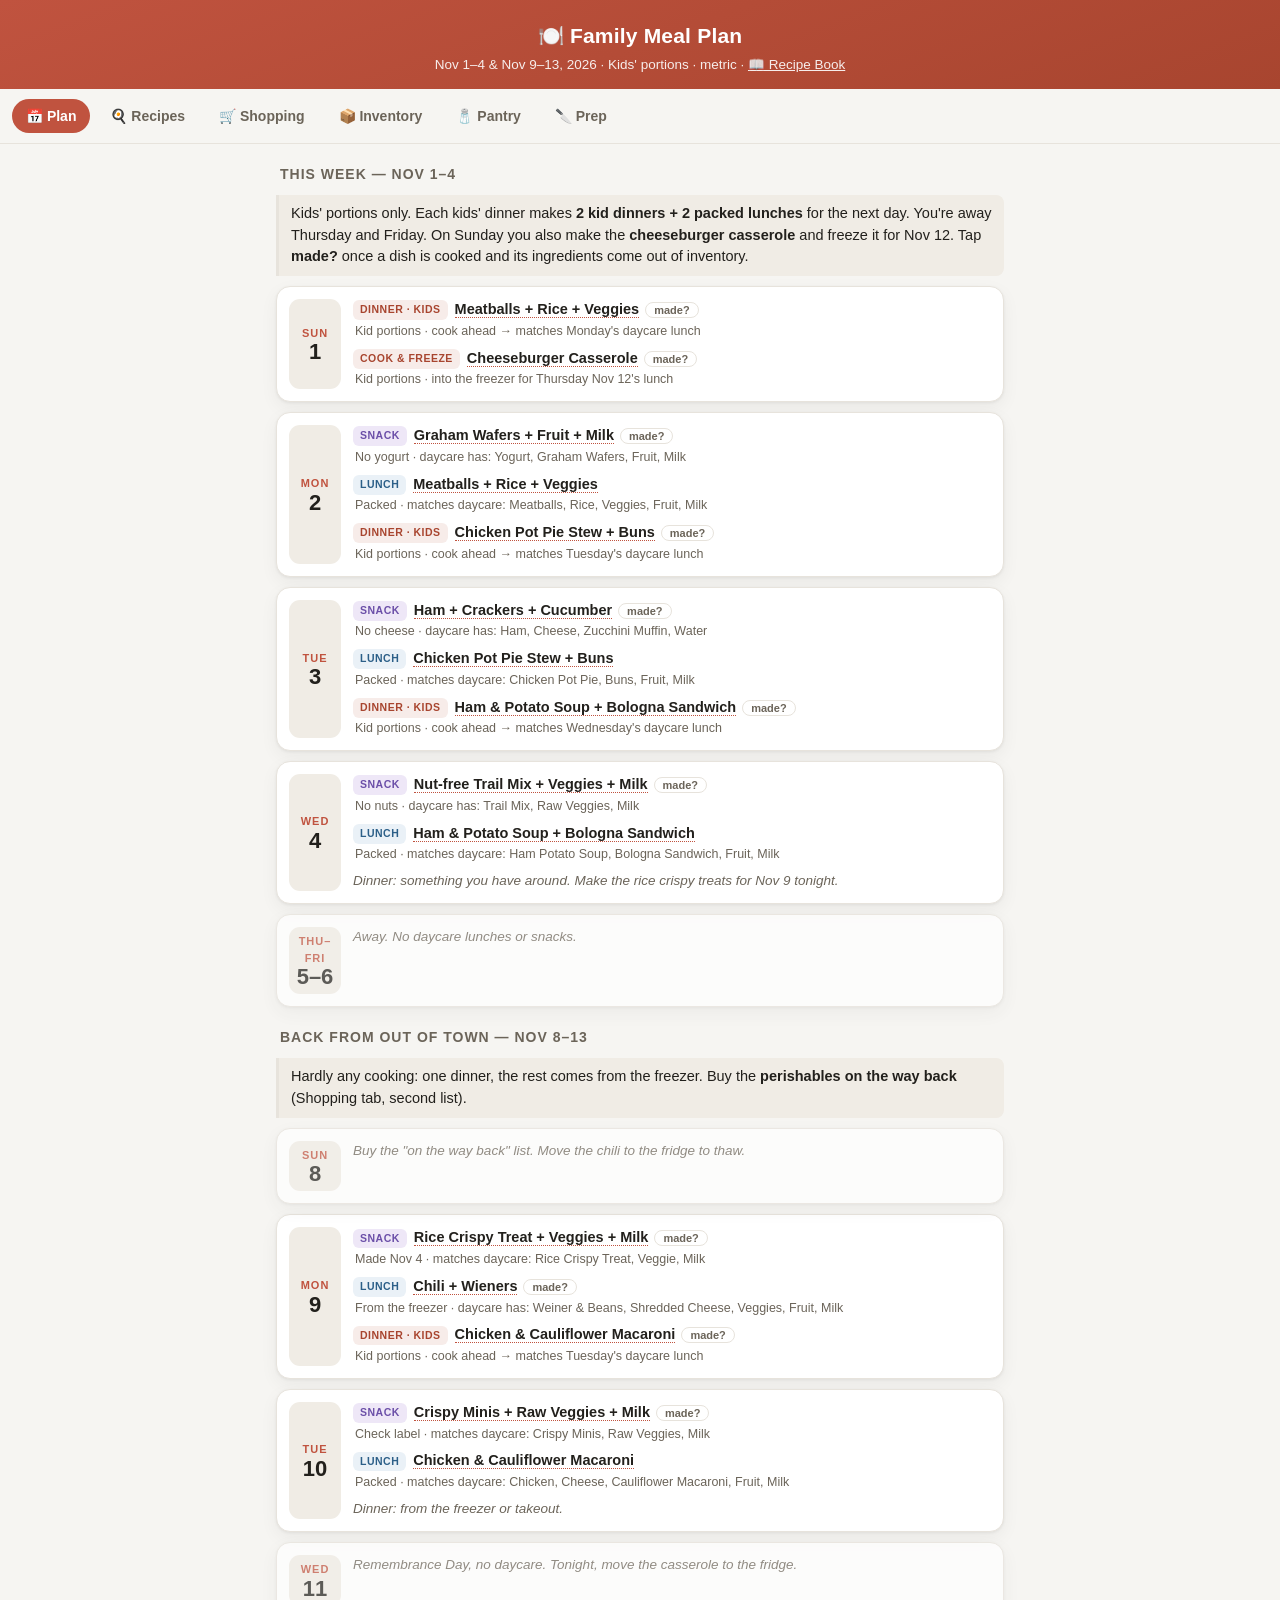
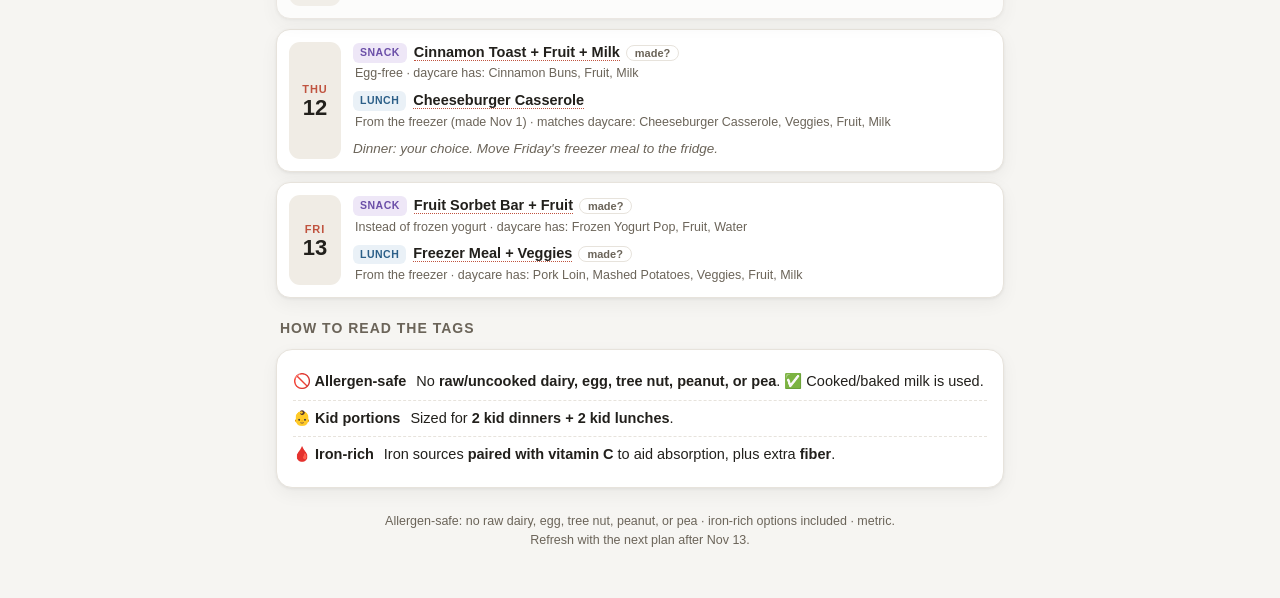
==== commit 03533567: "Meal plan for Nov 1-4 and Nov 9-13, kids' portions; buy-later list for perishables Co-Authored-By: C" ====
--- a/index.html
+++ b/index.html
@@ -7,7 +7,7 @@
 <meta name="apple-mobile-web-app-status-bar-style" content="black-translucent">
 <meta name="apple-mobile-web-app-title" content="Meal Plan">
 <meta name="theme-color" content="#c0533f">
-<title>Meal Plan — Oct 25–30, 2026</title>
+<title>Meal Plan — Nov 1–13, 2026</title>
 <style>
   :root{
     --bg:#f6f5f2; --card:#ffffff; --ink:#22201c; --muted:#6b6459;
@@ -160,12 +160,12 @@
 
   footer{text-align:center; color:var(--muted); font-size:12.5px; padding:24px 16px 8px;}
 </style>
-<link rel="stylesheet" href="inventory.css?v=4">
+<link rel="stylesheet" href="inventory.css?v=5">
 </head>
 <body id="top">
 <header>
   <h1>🍽️ Family Meal Plan</h1>
-  <div class="sub">Week of October 25–30, 2026 · Kids' lunches &amp; dinners, parents three nights · metric · <a href="recipes.html" style="color:#fff;">📖 Recipe Book</a></div>
+  <div class="sub">Nov 1–4 &amp; Nov 9–13, 2026 · Kids' portions · metric · <a href="recipes.html" style="color:#fff;">📖 Recipe Book</a></div>
 </header>
 
 <div class="tabs" id="tabbar">
@@ -180,53 +180,92 @@
 <div class="wrap">
 <!-- ============ PLAN ============ -->
 <div class="panel active" id="tab-plan">
-  <h2 class="sec">The week — cook once, eat twice</h2>
-  <p class="note">Each kids' dinner makes <b>2 kid dinners + 2 packed lunches</b> for the next day. Parents join the chicken fingers and lasagna, and have their own chili on Thursday. Breakfasts are at home as usual. Tap <b>made?</b> once a dish is cooked and its ingredients come out of inventory.</p>
+  <h2 class="sec">This week — Nov 1–4</h2>
+  <p class="note">Kids' portions only. Each kids' dinner makes <b>2 kid dinners + 2 packed lunches</b> for the next day. You're away Thursday and Friday. On Sunday you also make the <b>cheeseburger casserole</b> and freeze it for Nov 12. Tap <b>made?</b> once a dish is cooked and its ingredients come out of inventory.</p>
   <div class="cal">
     <div class="day">
-      <div class="dbadge"><span class="dow">SUN</span><span class="dnum">25</span></div>
-      <div class="dmeals">
-        <div class="meal dinner" data-made="r1"><span class="k">Dinner · family</span><a class="dish" onclick="openRecipe('r1')">Chicken Fingers + Rice</a><small>Frozen premade · kids + parents → matches Monday's daycare lunch</small></div>
+      <div class="dbadge"><span class="dow">SUN</span><span class="dnum">1</span></div>
+      <div class="dmeals">
+        <div class="meal dinner" data-made="r1"><span class="k">Dinner · kids</span><a class="dish" onclick="openRecipe('r1')">Meatballs + Rice + Veggies</a><small>Kid portions · cook ahead → matches Monday's daycare lunch</small></div>
+        <div class="meal dinner" data-made="r2"><span class="k">Cook &amp; freeze</span><a class="dish" onclick="openRecipe('r2')">Cheeseburger Casserole</a><small>Kid portions · into the freezer for Thursday Nov 12's lunch</small></div>
       </div>
     </div>
     <div class="day">
-      <div class="dbadge"><span class="dow">MON</span><span class="dnum">26</span></div>
-      <div class="dmeals">
-        <div class="meal snack" data-made="sn-mon"><span class="k">Snack</span><a class="dish" onclick="openRecipe('sn-mon')">Fruit Sorbet Bar + Fruit</a><small>Instead of frozen yogurt · daycare has: Frozen yogurt sandwiches, Fruit, Water</small></div>
-        <div class="meal lunch"><span class="k">Lunch</span><a class="dish" onclick="openRecipe('r1')">Chicken Fingers + Rice</a><small>Packed · matches daycare (updated): Chicken fingers, Rice, Fruit, Milk</small></div>
-        <div class="meal dinner" data-made="r2"><span class="k">Dinner · kids</span><a class="dish" onclick="openRecipe('r2')">Chicken, Broccoli &amp; Rice Bake</a><small>Kid portions · cook ahead → matches Tuesday's daycare lunch</small></div>
+      <div class="dbadge"><span class="dow">MON</span><span class="dnum">2</span></div>
+      <div class="dmeals">
+        <div class="meal snack" data-made="sn1"><span class="k">Snack</span><a class="dish" onclick="openRecipe('sn1')">Graham Wafers + Fruit + Milk</a><small>No yogurt · daycare has: Yogurt, Graham Wafers, Fruit, Milk</small></div>
+        <div class="meal lunch"><span class="k">Lunch</span><a class="dish" onclick="openRecipe('r1')">Meatballs + Rice + Veggies</a><small>Packed · matches daycare: Meatballs, Rice, Veggies, Fruit, Milk</small></div>
+        <div class="meal dinner" data-made="r3"><span class="k">Dinner · kids</span><a class="dish" onclick="openRecipe('r3')">Chicken Pot Pie Stew + Buns</a><small>Kid portions · cook ahead → matches Tuesday's daycare lunch</small></div>
       </div>
     </div>
     <div class="day">
-      <div class="dbadge"><span class="dow">TUE</span><span class="dnum">27</span></div>
-      <div class="dmeals">
-        <div class="meal snack" data-made="sn-tue"><span class="k">Snack</span><a class="dish" onclick="openRecipe('sn-tue')">Fresh Fruit + Crackers + Juice</a><small>No prep · daycare has: Turkey Cheese Rollups, Juice</small></div>
-        <div class="meal lunch"><span class="k">Lunch</span><a class="dish" onclick="openRecipe('r2')">Chicken, Broccoli &amp; Rice Bake</a><small>Packed · matches daycare: Chicken Broccoli Rice Casserole, Fruit, Milk</small></div>
-        <div class="meal dinner" data-made="r3"><span class="k">Dinner · family</span><a class="dish" onclick="openRecipe('r3')">Beef Lasagna</a><small>Kids + parents → matches Wednesday's daycare lunch</small></div>
+      <div class="dbadge"><span class="dow">TUE</span><span class="dnum">3</span></div>
+      <div class="dmeals">
+        <div class="meal snack" data-made="sn2"><span class="k">Snack</span><a class="dish" onclick="openRecipe('sn2')">Ham + Crackers + Cucumber</a><small>No cheese · daycare has: Ham, Cheese, Zucchini Muffin, Water</small></div>
+        <div class="meal lunch"><span class="k">Lunch</span><a class="dish" onclick="openRecipe('r3')">Chicken Pot Pie Stew + Buns</a><small>Packed · matches daycare: Chicken Pot Pie, Buns, Fruit, Milk</small></div>
+        <div class="meal dinner" data-made="r4"><span class="k">Dinner · kids</span><a class="dish" onclick="openRecipe('r4')">Ham &amp; Potato Soup + Bologna Sandwich</a><small>Kid portions · cook ahead → matches Wednesday's daycare lunch</small></div>
       </div>
     </div>
     <div class="day">
-      <div class="dbadge"><span class="dow">WED</span><span class="dnum">28</span></div>
-      <div class="dmeals">
-        <div class="meal snack" data-made="sn-wed"><span class="k">Snack</span><a class="dish" onclick="openRecipe('sn-wed')">Ham + Crackers + Fruit</a><small>No cheese · daycare has (updated): Meat, Cheese, Crackers</small></div>
-        <div class="meal lunch"><span class="k">Lunch</span><a class="dish" onclick="openRecipe('r3')">Beef Lasagna</a><small>Packed · matches daycare: Lasagna, Fruit, Milk</small></div>
-        <div class="meal dinner" data-made="r4"><span class="k">Dinner · kids</span><a class="dish" onclick="openRecipe('r4')">Kids' Dinner from the Freezer</a><small>Your pick · kid portions → Thursday's lunch</small></div>
+      <div class="dbadge"><span class="dow">WED</span><span class="dnum">4</span></div>
+      <div class="dmeals">
+        <div class="meal snack" data-made="sn3"><span class="k">Snack</span><a class="dish" onclick="openRecipe('sn3')">Nut-free Trail Mix + Veggies + Milk</a><small>No nuts · daycare has: Trail Mix, Raw Veggies, Milk</small></div>
+        <div class="meal lunch"><span class="k">Lunch</span><a class="dish" onclick="openRecipe('r4')">Ham &amp; Potato Soup + Bologna Sandwich</a><small>Packed · matches daycare: Ham Potato Soup, Bologna Sandwich, Fruit, Milk</small></div>
+        <div class="meal none">Dinner: something you have around. Make the rice crispy treats for Nov 9 tonight.</div>
+      </div>
+    </div>
+    <div class="day weekend">
+      <div class="dbadge"><span class="dow">THU–FRI</span><span class="dnum">5–6</span></div>
+      <div class="dmeals">
+        <div class="meal none">Away. No daycare lunches or snacks.</div>
+      </div>
+    </div>
+  </div>
+
+  <h2 class="sec">Back from out of town — Nov 8–13</h2>
+  <p class="note">Hardly any cooking: one dinner, the rest comes from the freezer. Buy the <b>perishables on the way back</b> (Shopping tab, second list).</p>
+  <div class="cal">
+    <div class="day weekend">
+      <div class="dbadge"><span class="dow">SUN</span><span class="dnum">8</span></div>
+      <div class="dmeals">
+        <div class="meal none">Buy the "on the way back" list. Move the chili to the fridge to thaw.</div>
       </div>
     </div>
     <div class="day">
-      <div class="dbadge"><span class="dow">THU</span><span class="dnum">29</span></div>
-      <div class="dmeals">
-        <div class="meal snack" data-made="sn-thu"><span class="k">Snack</span><a class="dish" onclick="openRecipe('sn-thu')">Pretzels + Veggies + Milk</a><small>Check label · matches daycare: Pretzels, Veggies, Milk</small></div>
-        <div class="meal lunch"><span class="k">Lunch</span><a class="dish" onclick="openRecipe('r4')">Freezer Meal + Raw Veggies</a><small>Packed · daycare has: Chicken Quesadillas, Raw Veggies, Fruit, Milk</small></div>
-        <div class="meal dinner" data-made="r5"><span class="k">Dinner · kids</span><a class="dish" onclick="openRecipe('r5')">Ham &amp; Perogies + Veggies</a><small>Kid portions · cook ahead → matches Friday's daycare lunch</small></div>
-        <div class="meal parent" data-made="p1"><span class="k">Dinner · parents</span><a class="dish" onclick="openRecipe('p1')">Beef Chili</a><small>From the freezer · parents only</small></div>
+      <div class="dbadge"><span class="dow">MON</span><span class="dnum">9</span></div>
+      <div class="dmeals">
+        <div class="meal snack" data-made="sn4"><span class="k">Snack</span><a class="dish" onclick="openRecipe('sn4')">Rice Crispy Treat + Veggies + Milk</a><small>Made Nov 4 · matches daycare: Rice Crispy Treat, Veggie, Milk</small></div>
+        <div class="meal lunch" data-made="n1"><span class="k">Lunch</span><a class="dish" onclick="openRecipe('n1')">Chili + Wieners</a><small>From the freezer · daycare has: Weiner &amp; Beans, Shredded Cheese, Veggies, Fruit, Milk</small></div>
+        <div class="meal dinner" data-made="n2"><span class="k">Dinner · kids</span><a class="dish" onclick="openRecipe('n2')">Chicken &amp; Cauliflower Macaroni</a><small>Kid portions · cook ahead → matches Tuesday's daycare lunch</small></div>
       </div>
     </div>
     <div class="day">
-      <div class="dbadge"><span class="dow">FRI</span><span class="dnum">30</span></div>
-      <div class="dmeals">
-        <div class="meal snack" data-made="sn-fri"><span class="k">Snack</span><a class="dish" onclick="openRecipe('sn-fri')">🎃 Halloween Cookies to Decorate</a><small>Egg-free cookies + your own icing · daycare (updated): Halloween cookie decorating</small></div>
-        <div class="meal lunch"><span class="k">Lunch</span><a class="dish" onclick="openRecipe('r5')">Ham &amp; Perogies + Veggies</a><small>Packed · matches daycare: Ham Perogies, Veggies, Fruit, Milk</small></div>
+      <div class="dbadge"><span class="dow">TUE</span><span class="dnum">10</span></div>
+      <div class="dmeals">
+        <div class="meal snack" data-made="sn5"><span class="k">Snack</span><a class="dish" onclick="openRecipe('sn5')">Crispy Minis + Raw Veggies + Milk</a><small>Check label · matches daycare: Crispy Minis, Raw Veggies, Milk</small></div>
+        <div class="meal lunch"><span class="k">Lunch</span><a class="dish" onclick="openRecipe('n2')">Chicken &amp; Cauliflower Macaroni</a><small>Packed · matches daycare: Chicken, Cheese, Cauliflower Macaroni, Fruit, Milk</small></div>
+        <div class="meal none">Dinner: from the freezer or takeout.</div>
+      </div>
+    </div>
+    <div class="day weekend">
+      <div class="dbadge"><span class="dow">WED</span><span class="dnum">11</span></div>
+      <div class="dmeals">
+        <div class="meal none">Remembrance Day, no daycare. Tonight, move the casserole to the fridge.</div>
+      </div>
+    </div>
+    <div class="day">
+      <div class="dbadge"><span class="dow">THU</span><span class="dnum">12</span></div>
+      <div class="dmeals">
+        <div class="meal snack" data-made="sn6"><span class="k">Snack</span><a class="dish" onclick="openRecipe('sn6')">Cinnamon Toast + Fruit + Milk</a><small>Egg-free · daycare has: Cinnamon Buns, Fruit, Milk</small></div>
+        <div class="meal lunch"><span class="k">Lunch</span><a class="dish" onclick="openRecipe('r2')">Cheeseburger Casserole</a><small>From the freezer (made Nov 1) · matches daycare: Cheeseburger Casserole, Veggies, Fruit, Milk</small></div>
+        <div class="meal none">Dinner: your choice. Move Friday's freezer meal to the fridge.</div>
+      </div>
+    </div>
+    <div class="day">
+      <div class="dbadge"><span class="dow">FRI</span><span class="dnum">13</span></div>
+      <div class="dmeals">
+        <div class="meal snack" data-made="sn7"><span class="k">Snack</span><a class="dish" onclick="openRecipe('sn7')">Fruit Sorbet Bar + Fruit</a><small>Instead of frozen yogurt · daycare has: Frozen Yogurt Pop, Fruit, Water</small></div>
+        <div class="meal lunch" data-made="n3"><span class="k">Lunch</span><a class="dish" onclick="openRecipe('n3')">Freezer Meal + Veggies</a><small>From the freezer · daycare has: Pork Loin, Mashed Potatoes, Veggies, Fruit, Milk</small></div>
       </div>
     </div>
   </div>
@@ -235,36 +274,39 @@
   <div class="legend">
     <div class="row"><b>🚫 Allergen-safe</b><span>No <b>raw/uncooked dairy, egg, tree nut, peanut, or pea</b>. ✅ Cooked/baked milk is used.</span></div>
     <div class="row"><b>👶 Kid portions</b><span>Sized for <b>2 kid dinners + 2 kid lunches</b>.</span></div>
-    <div class="row"><b>👪 Family</b><span>Kid portions <b>plus 2 parent dinners</b>.</span></div>
-    <div class="row"><b>🔄 Low-carb</b><span>A <b>low-GI / low-carb swap</b> for each parent dinner.</span></div>
     <div class="row"><b>🩸 Iron-rich</b><span>Iron sources <b>paired with vitamin C</b> to aid absorption, plus extra <b>fiber</b>.</span></div>
   </div>
 </div>
 
 <!-- ============ RECIPES ============ -->
 <div class="panel" id="tab-recipes">
-  <h2 class="sec">Dinners</h2>
+  <h2 class="sec">Cooking — Nov 1–4</h2>
 
   <details class="card" id="r1">
-    <summary><div class="cnum">1</div><div class="ctitle"><div class="t">Chicken Fingers + Rice</div><div class="s">Sunday dinner → Monday lunch · 2 kid dinners + 2 kid lunches + 2 parent dinners</div></div><div class="chev">▾</div></summary>
-    <div class="cbody">
-      <div class="tags"><span class="tag t-safe">Allergen-safe (check box)</span><span class="tag t-iron">Iron boost</span><span class="tag t-veg">Hidden veg</span><span class="tag t-diab">Low-carb swap</span><span class="tag t-fam">Family</span></div>
-      <div class="note safe"><span class="lbl">Allergen-safe:</span> Many frozen breaded chicken strips use <b>egg</b> in the batter or breading. <b>Check the box for egg and for a nut warning.</b> Milk in the breading is fine once baked.</div>
-      <h4>Ingredients</h4>
-      <ul>
-        <li>Frozen premade chicken strips, egg-free — enough for 6 portions (about 700 g) <span class="pill">iron</span></li>
-        <li>220 g rice (dry), with 40 g carrot and ¼ zucchini, finely diced, cooked in <span class="pill">hidden veg</span></li>
-        <li>250 g broccoli, steamed <span class="pill">vit C</span></li>
-        <li>Orange wedges, to serve <span class="pill">vit C</span></li>
+    <summary><div class="cnum">1</div><div class="ctitle"><div class="t">Meatballs + Rice + Veggies</div><div class="s">Sunday dinner → Monday lunch · 2 kid dinners + 2 kid lunches</div></div><div class="chev">▾</div></summary>
+    <div class="cbody">
+      <div class="tags"><span class="tag t-safe">Allergen-safe (no egg)</span><span class="tag t-iron">Iron-rich ★</span><span class="tag t-veg">Hidden veg</span><span class="tag t-kid">Kid portions</span></div>
+      <div class="note safe"><span class="lbl">Allergen-safe:</span> Breadcrumbs soaked in milk bind the meatballs instead of egg, and the milk is baked in. <b>Check the breadcrumbs are egg-free.</b> No parmesan.</div>
+      <h4>Ingredients</h4>
+      <ul>
+        <li>350 g ground beef <span class="pill">iron ★</span></li>
+        <li>25 g breadcrumbs, egg-free, soaked in 30 ml milk</li>
+        <li>¼ onion + 1 clove garlic, grated · 30 g carrot, finely grated <span class="pill">hidden veg</span></li>
+        <li>½ tsp dried oregano, a pinch of salt</li>
+        <li>Sauce: 1 small can (398 ml) crushed tomatoes <span class="pill">vit C</span></li>
+        <li>120 g rice (dry)</li>
+        <li>150 g broccoli <span class="pill">vit C</span> + 50 g carrot, steamed</li>
       </ul>
       <h4>Method</h4>
       <ol>
-        <li>Bake the strips as the box says, on two trays if needed.</li>
-        <li>Meanwhile, cook the rice with the diced carrot and zucchini stirred in. Steam the broccoli.</li>
+        <li>Preheat the oven to <b>200°C (400°F)</b>. Start the rice.</li>
+        <li>Mix the beef, soaked crumbs, onion, garlic, carrot, oregano and salt with your hands. Roll into 2–3 cm balls (about 20).</li>
+        <li>Bake on a lined tray 15–18 min, until cooked through.</li>
+        <li>Warm the crushed tomatoes in a pan, add the meatballs and simmer 5 min. Steam the broccoli and carrots.</li>
       </ol>
-      <div class="note diab"><span class="lbl">🔄 Low-carb:</span> skip the rice and double up on broccoli.</div>
-      <div class="note iron"><span class="lbl">🩸 Iron boost:</span> chicken, with broccoli and orange for vitamin C.</div>
-      <div class="note kid"><span class="lbl">🥡 Lunchbox:</span> they pack and reheat well. Cut the strips into small pieces for the younger one. Matches Monday's updated daycare lunch (Chicken fingers, Rice, Fruit, Milk).</div>
+      <div class="note"><span class="lbl">👶 Little ones:</span> quarter the meatballs for the younger one; round, firm foods are a choking risk.</div>
+      <div class="note iron"><span class="lbl">🩸 Iron-rich ★:</span> beef, with tomato and broccoli for vitamin C.</div>
+      <div class="note kid"><span class="lbl">🥡 Lunchbox:</span> meatballs and sauce over rice, veg on the side. Matches Monday's daycare tray (Meatballs, Rice, Veggies, Fruit, Milk).</div>
       <div class="savewidget" data-recipe-id="r1">
         <button class="savebtn" onclick="toggleSave('r1')">💾 Save to Recipe Book</button>
         <div class="savebox" id="savebox-r1">
@@ -276,29 +318,27 @@
   </details>
 
   <details class="card" id="r2">
-    <summary><div class="cnum">2</div><div class="ctitle"><div class="t">Chicken, Broccoli &amp; Rice Bake</div><div class="s">Monday dinner → Tuesday lunch · 2 kid dinners + 2 kid lunches</div></div><div class="chev">▾</div></summary>
-    <div class="cbody">
-      <div class="tags"><span class="tag t-safe">Allergen-safe (cooked milk)</span><span class="tag t-veg">Hidden veg</span><span class="tag t-kid">Kid portions</span></div>
-      <div class="note safe"><span class="lbl">Allergen-safe:</span> The creamy sauce is milk cooked into a roux, with no cheese and no canned cream-of soup (some contain egg). <b>Check the breadcrumbs are egg-free.</b></div>
-      <h4>Ingredients</h4>
-      <ul>
-        <li>300 g boneless chicken thighs, in small pieces <span class="pill">iron</span></li>
-        <li>120 g rice (dry)</li>
-        <li>200 g broccoli, in small florets <span class="pill">vit C</span> · 60 g carrot, grated <span class="pill">hidden veg</span></li>
-        <li>½ onion + 1 clove garlic, finely chopped</li>
-        <li>Sauce: 20 g butter + 20 g flour + 250 ml milk + 300 ml chicken broth</li>
-        <li>Topping: 20 g breadcrumbs, egg-free</li>
+    <summary><div class="cnum">❄</div><div class="ctitle"><div class="t">Cheeseburger Casserole</div><div class="s">Make Sunday Nov 1 and freeze → Thursday Nov 12 lunch · 4 kid portions</div></div><div class="chev">▾</div></summary>
+    <div class="cbody">
+      <div class="tags"><span class="tag t-safe">Allergen-safe (check pasta)</span><span class="tag t-iron">Iron-rich</span><span class="tag t-veg">Hidden veg</span><span class="tag t-kid">Kid portions</span></div>
+      <div class="note safe"><span class="lbl">Allergen-safe:</span> No egg or raw dairy. <b>Check the macaroni isn't egg pasta.</b> It's made without cheese, since the kids don't like it. If you want some, stir 40 g of shredded cheddar into one tub before freezing; it's fine once melted.</div>
+      <h4>Ingredients</h4>
+      <ul>
+        <li>300 g ground beef <span class="pill">iron</span></li>
+        <li>½ onion, finely chopped · 60 g carrot, finely grated <span class="pill">hidden veg</span></li>
+        <li>1 small can (398 ml) crushed tomatoes + 20 g tomato paste <span class="pill">vit C</span></li>
+        <li>1 tbsp ketchup + 1 tsp mild mustard</li>
+        <li>150 g macaroni, egg-free</li>
       </ul>
       <h4>Method</h4>
       <ol>
-        <li>Cook the rice. Preheat the oven to <b>190°C (375°F)</b>.</li>
-        <li>Brown the chicken in a little oil, 5 min. Add the onion, garlic and carrot and soften 3 min. Tip into a small baking dish.</li>
-        <li>Melt the butter in the same pan, stir in the flour for 1 min, then whisk in the milk and broth. Simmer until it thickens, 3–4 min.</li>
-        <li>Stir the rice, raw broccoli and sauce into the chicken. Top with the breadcrumbs and bake 25 min, until bubbling.</li>
+        <li>Cook the macaroni 2 min less than the packet says (it softens when reheated). Drain.</li>
+        <li>Brown the beef with the onion and carrot, 6–7 min. Stir in the tomato paste, tomatoes, ketchup and mustard and simmer 10 min.</li>
+        <li>Stir in the macaroni. Cool, then pack into 2 freezer tubs of 2 portions each and label with the date.</li>
+        <li><b>Nov 11 evening:</b> move one tub to the fridge. <b>Nov 12 morning:</b> reheat with a splash of water until piping hot and pack in a warmed thermos.</li>
       </ol>
-      <div class="note"><span class="lbl">👶 Little ones:</span> chop the chicken and broccoli small for the younger one.</div>
-      <div class="note iron"><span class="lbl">🩸 Lighter iron night:</span> chicken with broccoli for vitamin C. The lasagna follows with beef and spinach.</div>
-      <div class="note kid"><span class="lbl">🥡 Lunchbox:</span> reheats well with a splash of milk or water. Matches Tuesday's daycare tray (Chicken Broccoli Rice Casserole, Fruit, Milk).</div>
+      <div class="note iron"><span class="lbl">🩸 Iron-rich:</span> beef, with tomato for vitamin C.</div>
+      <div class="note kid"><span class="lbl">🥡 Lunchbox:</span> with veggie sticks on the side. Matches Nov 12's daycare tray (Cheeseburger Casserole, Veggies, Fruit, Milk). The second tub can be Friday Nov 13's freezer lunch.</div>
       <div class="savewidget" data-recipe-id="r2">
         <button class="savebtn" onclick="toggleSave('r2')">💾 Save to Recipe Book</button>
         <div class="savebox" id="savebox-r2">
@@ -310,31 +350,28 @@
   </details>
 
   <details class="card" id="r3">
-    <summary><div class="cnum">3</div><div class="ctitle"><div class="t">Beef Lasagna</div><div class="s">Tuesday dinner → Wednesday lunch · 2 kid dinners + 2 kid lunches + 2 parent dinners</div></div><div class="chev">▾</div></summary>
-    <div class="cbody">
-      <div class="tags"><span class="tag t-safe">Allergen-safe (baked dairy)</span><span class="tag t-iron">Iron-rich ★</span><span class="tag t-veg">Hidden veg</span><span class="tag t-diab">Low-carb swap</span><span class="tag t-fam">Family</span></div>
-      <div class="note safe"><span class="lbl">Allergen-safe:</span> A white sauce stands in for the usual ricotta-and-egg layer. All the milk and cheese is baked. <b>Check the noodles are plain dried sheets, not egg pasta.</b> The kids don't like cheese, so leave the mozzarella off one end of the dish for their portions.</div>
-      <h4>Ingredients</h4>
-      <ul>
-        <li>500 g ground beef <span class="pill">iron ★</span></li>
-        <li>1 onion + 3 cloves garlic, finely chopped · 100 g carrot + ½ zucchini, grated <span class="pill">hidden veg</span></li>
-        <li>2 small cans (398 ml) crushed tomatoes + 30 g tomato paste + 1 tsp dried oregano</li>
-        <li>60 g baby spinach, chopped <span class="pill">iron</span></li>
-        <li>250 g lasagna noodles, egg-free (about 12 sheets)</li>
-        <li>White sauce: 40 g butter + 40 g flour + 600 ml milk + a pinch of nutmeg</li>
-        <li>150 g shredded mozzarella, for the parents' end</li>
-        <li>Lunchbox &amp; side veggies: 1 red bell pepper + ½ cucumber, as sticks <span class="pill">vit C</span></li>
+    <summary><div class="cnum">2</div><div class="ctitle"><div class="t">Chicken Pot Pie Stew + Buns</div><div class="s">Monday dinner → Tuesday lunch · 2 kid dinners + 2 kid lunches</div></div><div class="chev">▾</div></summary>
+    <div class="cbody">
+      <div class="tags"><span class="tag t-safe">Allergen-safe (cooked milk)</span><span class="tag t-veg">Hidden veg</span><span class="tag t-kid">Kid portions</span></div>
+      <div class="note safe"><span class="lbl">Allergen-safe:</span> Green beans and corn stand in for the usual peas. The creamy sauce is milk cooked into a roux. <b>Check the buns are egg-free</b>; some soft rolls are glazed with egg.</div>
+      <h4>Ingredients</h4>
+      <ul>
+        <li>300 g boneless chicken thighs, in small pieces</li>
+        <li>1 medium potato (~200 g), in small cubes · 100 g carrot, diced · 2 celery stalks, diced · ½ onion, chopped</li>
+        <li>80 g green beans, in short pieces <span class="pill">no peas</span> · 50 g frozen corn</li>
+        <li>Sauce: 20 g butter + 20 g flour + 300 ml chicken broth + 150 ml milk · ½ tsp thyme</li>
+        <li>4 dinner buns, egg-free</li>
       </ul>
       <h4>Method</h4>
       <ol>
-        <li><b>Meat sauce</b> (can be made Monday while the rice bake is in the oven): brown the beef, add the onion, garlic, carrot and zucchini and cook 5 min. Stir in the tomatoes, paste and oregano and simmer 15 min. Stir in the spinach to wilt.</li>
-        <li><b>White sauce:</b> melt the butter, stir in the flour for 1 min, then whisk in the milk gradually. Simmer until thick, 5 min. Season with salt and nutmeg.</li>
-        <li>Preheat the oven to <b>190°C (375°F)</b>. In a 23 × 33 cm dish, layer sauce, noodles, meat sauce and white sauce three times, finishing with white sauce.</li>
-        <li>Scatter the mozzarella over two-thirds of the top, leaving the kids' end bare. Cover with foil and bake 30 min, then uncover for 15 min until golden. Rest 10 min before cutting.</li>
+        <li>Brown the chicken in a little oil, 5 min. Add the onion, celery and carrot and soften 4 min.</li>
+        <li>Stir in the butter until melted, then the flour for 1 min. Gradually stir in the broth, then the milk.</li>
+        <li>Add the potato and thyme, cover and simmer 12 min. Add the green beans and corn and cook 5 min more, until the potato is tender.</li>
+        <li>Serve with warm buns for dunking.</li>
       </ol>
-      <div class="note diab"><span class="lbl">🔄 Low-carb:</span> a small square of lasagna with a big side of the pepper and cucumber sticks or a green salad. Or bake a parent portion in a small dish with zucchini slices in place of the noodles.</div>
-      <div class="note iron"><span class="lbl">🩸 Iron-rich ★:</span> beef and spinach, with tomato and red pepper for vitamin C.</div>
-      <div class="note kid"><span class="lbl">🥡 Lunchbox:</span> cut 2 squares from the cheese-free end once cooled, with pepper sticks alongside. Matches Wednesday's daycare tray (Lasagna, Fruit, Milk).</div>
+      <div class="note"><span class="lbl">👶 Little ones:</span> chop the chicken small and check the potato is soft enough to squash.</div>
+      <div class="note iron"><span class="lbl">🩸 Lighter iron night:</span> pack fruit with vitamin C (orange, berries) alongside.</div>
+      <div class="note kid"><span class="lbl">🥡 Lunchbox:</span> stew in a warmed thermos with a bun on the side. Matches Tuesday's daycare tray (Chicken Pot Pie, Buns, Fruit, Milk).</div>
       <div class="savewidget" data-recipe-id="r3">
         <button class="savebtn" onclick="toggleSave('r3')">💾 Save to Recipe Book</button>
         <div class="savebox" id="savebox-r3">
@@ -346,22 +383,30 @@
   </details>
 
   <details class="card" id="r4">
-    <summary><div class="cnum">4</div><div class="ctitle"><div class="t">Kids' Dinner from the Freezer</div><div class="s">Wednesday dinner → Thursday lunch · 2 kid dinners + 2 kid lunches</div></div><div class="chev">▾</div></summary>
-    <div class="cbody">
-      <div class="tags"><span class="tag t-safe">Your freezer meal</span><span class="tag t-kid">Kid portions</span></div>
-      <div class="note safe"><span class="lbl">Allergen-safe:</span> if it's a store-bought freezer meal, check the label for egg, nuts and peas.</div>
-      <h4>Ingredients</h4>
-      <ul>
-        <li>Your pick from the freezer, enough for 2 kid dinners + 2 lunches</li>
-        <li>Raw veggies for the lunchbox: ½ cucumber + 60 g carrot, as sticks</li>
+    <summary><div class="cnum">3</div><div class="ctitle"><div class="t">Ham &amp; Potato Soup + Bologna Sandwich</div><div class="s">Tuesday dinner → Wednesday lunch · 2 kid dinners + 2 kid lunches</div></div><div class="chev">▾</div></summary>
+    <div class="cbody">
+      <div class="tags"><span class="tag t-safe">Allergen-safe (check labels)</span><span class="tag t-veg">Hidden veg</span><span class="tag t-kid">Kid portions</span></div>
+      <div class="note safe"><span class="lbl">Allergen-safe:</span> The milk is simmered into the soup. <b>Check the bologna and bread</b> for egg and milk binders.</div>
+      <h4>Soup</h4>
+      <ul>
+        <li>150 g ham steak, diced <span class="pill">iron</span></li>
+        <li>2 medium potatoes (~400 g), diced · 60 g carrot, diced · 1 celery stalk · ½ onion, chopped</li>
+        <li>15 g butter + 15 g flour · 500 ml chicken broth + 150 ml milk</li>
+      </ul>
+      <h4>Sandwiches</h4>
+      <ul>
+        <li>4 slices sandwich bread, egg-free · 10 g butter</li>
+        <li>60 g sliced bologna</li>
       </ul>
       <h4>Method</h4>
       <ol>
-        <li>Reheat as usual. Set aside 2 lunch portions before serving.</li>
-        <li>Cut the veggie sticks for Thursday's lunch.</li>
+        <li>Soften the onion, carrot and celery in the butter, 5 min. Stir in the flour for 1 min.</li>
+        <li>Add the broth and potatoes. Simmer, covered, until the potatoes are very soft, 15 min.</li>
+        <li>Mash about half the potatoes in the pot to thicken. Stir in the ham and milk and heat through without boiling hard.</li>
+        <li>Sandwiches: butter the bread, fill with bologna and cut into fingers. For lunch, make them fresh Wednesday morning.</li>
       </ol>
-      <div class="note"><span class="lbl">👶 Little ones:</span> grate the carrot or steam the sticks for 2 min for the younger one. Raw carrot sticks are a choking risk.</div>
-      <div class="note kid"><span class="lbl">🥡 Lunchbox:</span> the freezer meal with the veggie sticks and fruit. Stands in for Thursday's daycare tray (Chicken Quesadillas, Raw Veggies, Fruit, Milk).</div>
+      <div class="note"><span class="lbl">👶 Little ones:</span> cut the bologna into small pieces; whole slices can be hard to chew.</div>
+      <div class="note kid"><span class="lbl">🥡 Lunchbox:</span> soup in a warmed thermos, sandwich fingers on the side. Matches Wednesday's daycare tray (Ham Potato Soup, Bologna Sandwich, Fruit, Milk).</div>
       <div class="savewidget" data-recipe-id="r4">
         <button class="savebtn" onclick="toggleSave('r4')">💾 Save to Recipe Book</button>
         <div class="savebox" id="savebox-r4">
@@ -372,60 +417,87 @@
     </div>
   </details>
 
-  <details class="card" id="r5">
-    <summary><div class="cnum">5</div><div class="ctitle"><div class="t">Ham &amp; Perogies + Veggies</div><div class="s">Thursday kids' dinner → Friday lunch · 2 kid dinners + 2 kid lunches</div></div><div class="chev">▾</div></summary>
-    <div class="cbody">
-      <div class="tags"><span class="tag t-safe">Allergen-safe (check bag)</span><span class="tag t-kid">Kid portions</span></div>
-      <div class="note safe"><span class="lbl">Allergen-safe:</span> Some perogy dough uses <b>egg</b>, so check the bag. A potato &amp; onion or potato &amp; bacon filling avoids cheese; potato &amp; cheddar is safe once cooked, if the kids will eat it.</div>
-      <h4>Ingredients</h4>
-      <ul>
-        <li>600 g frozen perogies, egg-free (about 16)</li>
-        <li>150 g ham steak, diced <span class="pill">iron</span></li>
-        <li>½ onion, sliced · 20 g butter</li>
-        <li>200 g green beans + 60 g carrot, steamed <span class="pill">no peas</span></li>
+  <h2 class="sec">Cooking — Nov 9–13</h2>
+
+  <details class="card" id="n1">
+    <summary><div class="cnum">4</div><div class="ctitle"><div class="t">Chili + Wieners</div><div class="s">Monday Nov 9 lunch · from the freezer · 2 kid lunches</div></div><div class="chev">▾</div></summary>
+    <div class="cbody">
+      <div class="tags"><span class="tag t-safe">Allergen-safe (check wieners)</span><span class="tag t-iron">Iron-rich</span><span class="tag t-kid">Kid portions</span></div>
+      <div class="note safe"><span class="lbl">Allergen-safe:</span> Some wieners use egg as a binder, so check the pack. Daycare adds shredded cheese; leave it off.</div>
+      <h4>Ingredients</h4>
+      <ul>
+        <li>2 kid portions of chili from the freezer <span class="pill">iron</span></li>
+        <li>2 all-beef wieners, egg-free</li>
+        <li>Veggies: ½ cucumber, as sticks <span class="pill">vit C with fruit</span></li>
       </ul>
       <h4>Method</h4>
       <ol>
-        <li>Boil the perogies as the bag says, until they float, then drain.</li>
-        <li>Meanwhile, soften the onion in the butter, 5 min. Add the ham and perogies and fry until golden, 4–5 min.</li>
-        <li>Steam the green beans and carrots.</li>
+        <li><b>Sunday Nov 8:</b> move the chili to the fridge to thaw.</li>
+        <li><b>Monday morning:</b> slice the wieners and simmer them in the chili until it's piping hot, 8–10 min. Pack in warmed thermoses.</li>
       </ol>
-      <div class="note"><span class="lbl">👶 Little ones:</span> cut perogies into quarters and the ham small for the younger one.</div>
-      <div class="note kid"><span class="lbl">🥡 Lunchbox:</span> 4 perogies with ham and veg each. Pack fruit for vitamin C. Matches Friday's daycare tray (Ham Perogies, Veggies, Fruit, Milk).</div>
-      <div class="savewidget" data-recipe-id="r5">
-        <button class="savebtn" onclick="toggleSave('r5')">💾 Save to Recipe Book</button>
-        <div class="savebox" id="savebox-r5">
-          <textarea id="savenotes-r5" placeholder="Any notes? (optional)" maxlength="300" oninput="filterNotes(this)"></textarea>
-          <button onclick="submitSave('r5')">Submit</button>
-        </div>
-      </div>
-    </div>
-  </details>
-
-  <details class="card" id="p1">
-    <summary><div class="cnum">P</div><div class="ctitle"><div class="t">Beef Chili</div><div class="s">Thursday parents' dinner · from the freezer · 2 parent dinners</div></div><div class="chev">▾</div></summary>
-    <div class="cbody">
-      <div class="tags"><span class="tag t-par">Parents</span><span class="tag t-iron">Iron-rich</span><span class="tag t-diab">Low-carb swap</span><span class="tag t-spice">Adult spice</span></div>
-      <h4>Ingredients</h4>
-      <ul>
-        <li>Your chili from the freezer, 2 portions <span class="pill">iron</span></li>
-        <li>300 g cauliflower, riced, to serve</li>
-        <li>Optional: ½ cucumber or a few pepper sticks from the week's veg, on the side <span class="pill">vit C</span></li>
+      <div class="note"><span class="lbl">👶 Little ones:</span> round slices of wiener are a choking risk. Quarter them lengthwise, then chop small.</div>
+      <div class="note kid"><span class="lbl">🥡 Lunchbox:</span> stands in for Monday's daycare tray (Weiner &amp; Beans, Shredded Cheese, Veggies, Fruit, Milk).</div>
+      <div class="savewidget" data-recipe-id="n1">
+        <button class="savebtn" onclick="toggleSave('n1')">💾 Save to Recipe Book</button>
+        <div class="savebox" id="savebox-n1">
+          <textarea id="savenotes-n1" placeholder="Any notes? (optional)" maxlength="300" oninput="filterNotes(this)"></textarea>
+          <button onclick="submitSave('n1')">Submit</button>
+        </div>
+      </div>
+    </div>
+  </details>
+
+  <details class="card" id="n2">
+    <summary><div class="cnum">5</div><div class="ctitle"><div class="t">Chicken &amp; Cauliflower Macaroni</div><div class="s">Monday Nov 9 dinner → Tuesday lunch · 2 kid dinners + 2 kid lunches</div></div><div class="chev">▾</div></summary>
+    <div class="cbody">
+      <div class="tags"><span class="tag t-safe">Allergen-safe (cooked milk)</span><span class="tag t-veg">Hidden veg</span><span class="tag t-kid">Kid portions</span></div>
+      <div class="note safe"><span class="lbl">Allergen-safe:</span> A cooked milk sauce instead of cheese. <b>Check the macaroni isn't egg pasta.</b></div>
+      <h4>Ingredients</h4>
+      <ul>
+        <li>250 g chicken breast, in small pieces <span class="pill">buy fresh</span></li>
+        <li>150 g macaroni, egg-free</li>
+        <li>200 g cauliflower, in small florets <span class="pill">vit C</span> · 40 g carrot, finely grated <span class="pill">hidden veg</span></li>
+        <li>Sauce: 20 g butter + 20 g flour + 300 ml milk, a pinch of salt</li>
       </ul>
       <h4>Method</h4>
       <ol>
-        <li>Move the chili to the fridge on Wednesday night to thaw.</li>
-        <li>Reheat in a covered pot with a splash of water, stirring now and then, until bubbling right through, 10–15 min.</li>
-        <li>Meanwhile, pan-fry the riced cauliflower in a little oil with a pinch of salt, 5 min.</li>
+        <li>Boil the macaroni, adding the cauliflower for the last 6 min. Drain.</li>
+        <li>Meanwhile, cook the chicken in a little oil until no pink remains, 6–7 min. Add the carrot for the last minute.</li>
+        <li>Melt the butter in the pasta pot, stir in the flour for 1 min, then whisk in the milk and simmer until thick, 3 min.</li>
+        <li>Stir in the macaroni, cauliflower and chicken. Mash some of the cauliflower into the sauce for creaminess.</li>
       </ol>
-      <div class="note diab"><span class="lbl">🔄 Low-carb:</span> serve over the riced cauliflower instead of rice or bread.</div>
-      <div class="note spice"><span class="lbl">🌶️ Adult spice:</span> chipotle, cayenne or hot sauce to taste.</div>
-      <div class="note iron"><span class="lbl">🩸 Iron-rich:</span> beef and beans, with fresh veg on the side for vitamin C.</div>
-      <div class="savewidget" data-recipe-id="p1">
-        <button class="savebtn" onclick="toggleSave('p1')">💾 Save to Recipe Book</button>
-        <div class="savebox" id="savebox-p1">
-          <textarea id="savenotes-p1" placeholder="Any notes? (optional)" maxlength="300" oninput="filterNotes(this)"></textarea>
-          <button onclick="submitSave('p1')">Submit</button>
+      <div class="note"><span class="lbl">👶 Little ones:</span> chop the chicken small for the younger one.</div>
+      <div class="note kid"><span class="lbl">🥡 Lunchbox:</span> reheats well with a splash of milk. Matches Tuesday's daycare tray (Chicken, Cheese, Cauliflower Macaroni, Fruit, Milk).</div>
+      <div class="savewidget" data-recipe-id="n2">
+        <button class="savebtn" onclick="toggleSave('n2')">💾 Save to Recipe Book</button>
+        <div class="savebox" id="savebox-n2">
+          <textarea id="savenotes-n2" placeholder="Any notes? (optional)" maxlength="300" oninput="filterNotes(this)"></textarea>
+          <button onclick="submitSave('n2')">Submit</button>
+        </div>
+      </div>
+    </div>
+  </details>
+
+  <details class="card" id="n3">
+    <summary><div class="cnum">6</div><div class="ctitle"><div class="t">Freezer Meal + Veggies</div><div class="s">Friday Nov 13 lunch · 2 kid lunches</div></div><div class="chev">▾</div></summary>
+    <div class="cbody">
+      <div class="tags"><span class="tag t-safe">Your freezer meal</span><span class="tag t-kid">Kid portions</span></div>
+      <h4>Ingredients</h4>
+      <ul>
+        <li>2 kid portions from the freezer (the spare tub of cheeseburger casserole works)</li>
+        <li>Veggies: 60 g carrot, as sticks</li>
+      </ul>
+      <h4>Method</h4>
+      <ol>
+        <li><b>Thursday evening:</b> move it to the fridge. <b>Friday morning:</b> reheat until piping hot and pack in warmed thermoses.</li>
+      </ol>
+      <div class="note"><span class="lbl">👶 Little ones:</span> grate the carrot or steam the sticks for 2 min for the younger one.</div>
+      <div class="note kid"><span class="lbl">🥡 Lunchbox:</span> stands in for Friday's daycare tray (Pork Loin, Mashed Potatoes, Veggies, Fruit, Milk).</div>
+      <div class="savewidget" data-recipe-id="n3">
+        <button class="savebtn" onclick="toggleSave('n3')">💾 Save to Recipe Book</button>
+        <div class="savebox" id="savebox-n3">
+          <textarea id="savenotes-n3" placeholder="Any notes? (optional)" maxlength="300" oninput="filterNotes(this)"></textarea>
+          <button onclick="submitSave('n3')">Submit</button>
         </div>
       </div>
     </div>
@@ -434,145 +506,172 @@
   <h2 class="sec">Snacks</h2>
   <p class="note">Matched to what's on the daycare's own tray each day, without yogurt, pudding or cheese.</p>
 
-  <details class="card" id="sn-mon">
-    <summary><div class="cnum">🍪</div><div class="ctitle"><div class="t">Fruit Sorbet Bar + Fruit</div><div class="s">Monday snack · 2 portions</div></div><div class="chev">▾</div></summary>
-    <div class="cbody">
-      <div class="tags"><span class="tag t-safe">Allergen-safe (check label)</span><span class="tag t-iron">Vit C</span></div>
-      <div class="note safe"><span class="lbl">Allergen-safe:</span> Daycare has frozen yogurt sandwiches today, so this swaps in a sorbet bar. Check the box says <b>sorbet, not sherbet</b>: sherbet contains milk.</div>
-      <h4>Ingredients</h4>
-      <ul>
-        <li>2 fruit sorbet bars, dairy-free</li>
-        <li>Fresh fruit: berries, orange segments or sliced apple <span class="pill">vit C</span></li>
+  <details class="card" id="sn1">
+    <summary><div class="cnum">🍪</div><div class="ctitle"><div class="t">Graham Wafers + Fruit + Milk</div><div class="s">Monday Nov 2 snack · 2 portions</div></div><div class="chev">▾</div></summary>
+    <div class="cbody">
+      <div class="tags"><span class="tag t-safe">Allergen-safe (check label)</span></div>
+      <div class="note safe"><span class="lbl">Allergen-safe:</span> Daycare has yogurt today, so this skips it. Graham wafers often contain <b>honey</b>, which isn't recommended under age one, even baked. Check the label, and for a nut warning.</div>
+      <h4>Ingredients</h4>
+      <ul>
+        <li>2 graham wafers each</li>
+        <li>Fresh fruit <span class="pill">vit C</span></li>
+        <li>Milk, to drink</li>
+      </ul>
+      <div class="note kid"><span class="lbl">🍪 Snack:</span> stands in for Monday's daycare snack (Yogurt, Graham Wafers, Fruit, Milk).</div>
+      <div class="savewidget" data-recipe-id="sn1">
+        <button class="savebtn" onclick="toggleSave('sn1')">💾 Save to Recipe Book</button>
+        <div class="savebox" id="savebox-sn1">
+          <textarea id="savenotes-sn1" placeholder="Any notes? (optional)" maxlength="300" oninput="filterNotes(this)"></textarea>
+          <button onclick="submitSave('sn1')">Submit</button>
+        </div>
+      </div>
+    </div>
+  </details>
+
+  <details class="card" id="sn2">
+    <summary><div class="cnum">🍪</div><div class="ctitle"><div class="t">Ham + Crackers + Cucumber</div><div class="s">Tuesday Nov 3 snack · 2 portions</div></div><div class="chev">▾</div></summary>
+    <div class="cbody">
+      <div class="tags"><span class="tag t-safe">Allergen-safe (check label)</span></div>
+      <div class="note safe"><span class="lbl">Allergen-safe:</span> Daycare has ham, cheese and a zucchini muffin today. This skips the cheese and the muffin, which likely has egg. Check the crackers for egg and for a nut "may contain" warning.</div>
+      <h4>Ingredients</h4>
+      <ul>
+        <li>60 g sliced deli ham, cut into cracker-size squares <span class="pill">iron</span></li>
+        <li>A handful of crackers each, egg-free &amp; nut-free</li>
+        <li>½ cucumber, as sticks</li>
         <li>Water, to drink</li>
+      </ul>
+      <div class="note kid"><span class="lbl">🍪 Snack:</span> stands in for Tuesday's daycare snack (Ham, Cheese, Zucchini Muffin, Water).</div>
+      <div class="savewidget" data-recipe-id="sn2">
+        <button class="savebtn" onclick="toggleSave('sn2')">💾 Save to Recipe Book</button>
+        <div class="savebox" id="savebox-sn2">
+          <textarea id="savenotes-sn2" placeholder="Any notes? (optional)" maxlength="300" oninput="filterNotes(this)"></textarea>
+          <button onclick="submitSave('sn2')">Submit</button>
+        </div>
+      </div>
+    </div>
+  </details>
+
+  <details class="card" id="sn3">
+    <summary><div class="cnum">🍪</div><div class="ctitle"><div class="t">Nut-free Trail Mix + Veggies + Milk</div><div class="s">Wednesday Nov 4 snack · 2 portions</div></div><div class="chev">▾</div></summary>
+    <div class="cbody">
+      <div class="tags"><span class="tag t-safe">Allergen-safe (check labels)</span><span class="tag t-iron">Iron boost</span></div>
+      <div class="note safe"><span class="lbl">Allergen-safe:</span> Trail mix is usually nut-based, so this is a nut-free mix. Check every bag for a nut "may contain" warning.</div>
+      <h4>Ingredients</h4>
+      <ul>
+        <li>30 g crisp rice cereal · 20 g raisins · 20 g pumpkin seeds <span class="pill">iron</span> · 15 g nut-free chocolate chips</li>
+        <li>Veggies: ½ cucumber + 40 g carrot, as sticks</li>
+        <li>Milk, to drink</li>
+      </ul>
+      <div class="note"><span class="lbl">👶 Little ones:</span> raisins, seeds and raw carrot are choking risks. Give the younger one just the rice cereal and soft cucumber.</div>
+      <div class="note kid"><span class="lbl">🍪 Snack:</span> stands in for Wednesday's daycare snack (Trail Mix, Raw Veggies, Milk).</div>
+      <div class="savewidget" data-recipe-id="sn3">
+        <button class="savebtn" onclick="toggleSave('sn3')">💾 Save to Recipe Book</button>
+        <div class="savebox" id="savebox-sn3">
+          <textarea id="savenotes-sn3" placeholder="Any notes? (optional)" maxlength="300" oninput="filterNotes(this)"></textarea>
+          <button onclick="submitSave('sn3')">Submit</button>
+        </div>
+      </div>
+    </div>
+  </details>
+
+  <details class="card" id="sn4">
+    <summary><div class="cnum">🍪</div><div class="ctitle"><div class="t">Rice Crispy Treats + Veggies + Milk</div><div class="s">Make Wednesday Nov 4 → Monday Nov 9 snack · 16 squares</div></div><div class="chev">▾</div></summary>
+    <div class="cbody">
+      <div class="tags"><span class="tag t-safe">Allergen-safe (check labels)</span></div>
+      <div class="note safe"><span class="lbl">Allergen-safe:</span> Just butter, marshmallows and rice cereal, with the butter melted. Check the marshmallows and cereal for a nut warning.</div>
+      <h4>Ingredients</h4>
+      <ul>
+        <li>30 g butter · 150 g mini marshmallows · 120 g crisp rice cereal</li>
+        <li>Veggies for Nov 9: ½ cucumber, as sticks</li>
+        <li>Milk, to drink</li>
       </ul>
       <h4>Method</h4>
       <ol>
-        <li>Send the sorbet bar in an insulated bag with an ice pack, or ask the daycare to keep it in their freezer until snack time.</li>
+        <li>Line a 20 cm square pan with baking paper. Melt the butter in a large pot over low heat, add the marshmallows and stir until smooth.</li>
+        <li>Off the heat, stir in the cereal until coated. Press firmly into the pan with a buttered spatula. Cool 1 hour.</li>
+        <li>Cut into 16 squares. Freeze them in an airtight tub with baking paper between layers, and pack 2 straight from the freezer on Nov 9; they thaw by snack time.</li>
       </ol>
-      <div class="note"><span class="lbl">👶 Little ones:</span> quarter grapes and blueberries, and cut apple into thin slices.</div>
-      <div class="note kid"><span class="lbl">🍪 Snack:</span> stands in for Monday's daycare snack (Frozen yogurt sandwiches, Fruit, Water).</div>
-      <div class="savewidget" data-recipe-id="sn-mon">
-        <button class="savebtn" onclick="toggleSave('sn-mon')">💾 Save to Recipe Book</button>
-        <div class="savebox" id="savebox-sn-mon">
-          <textarea id="savenotes-sn-mon" placeholder="Any notes? (optional)" maxlength="300" oninput="filterNotes(this)"></textarea>
-          <button onclick="submitSave('sn-mon')">Submit</button>
-        </div>
-      </div>
-    </div>
-  </details>
-
-  <details class="card" id="sn-tue">
-    <summary><div class="cnum">🍪</div><div class="ctitle"><div class="t">Fresh Fruit + Crackers + Juice</div><div class="s">Tuesday snack · 2 portions</div></div><div class="chev">▾</div></summary>
-    <div class="cbody">
-      <div class="tags"><span class="tag t-safe">Allergen-safe (check label)</span><span class="tag t-iron">Vit C</span></div>
-      <div class="note safe"><span class="lbl">Allergen-safe:</span> Daycare has turkey and cheese roll-ups today. This skips them for something with no prep. Check the crackers for egg and for a nut "may contain" warning.</div>
-      <h4>Ingredients</h4>
-      <ul>
-        <li>A handful of crackers each, egg-free &amp; nut-free</li>
-        <li>Fresh fruit: berries, orange segments or sliced apple <span class="pill">vit C</span></li>
-        <li>Juice, to drink</li>
+      <div class="note"><span class="lbl">👶 Little ones:</span> sticky treats are hard for very young eaters. Give the younger one a small, thin piece, or skip it and send soft veggies.</div>
+      <div class="note kid"><span class="lbl">🍪 Snack:</span> matches Nov 9's daycare snack (Rice Crispy Treat, Veggie, Milk). The rest are for home.</div>
+      <div class="savewidget" data-recipe-id="sn4">
+        <button class="savebtn" onclick="toggleSave('sn4')">💾 Save to Recipe Book</button>
+        <div class="savebox" id="savebox-sn4">
+          <textarea id="savenotes-sn4" placeholder="Any notes? (optional)" maxlength="300" oninput="filterNotes(this)"></textarea>
+          <button onclick="submitSave('sn4')">Submit</button>
+        </div>
+      </div>
+    </div>
+  </details>
+
+  <details class="card" id="sn5">
+    <summary><div class="cnum">🍪</div><div class="ctitle"><div class="t">Crispy Minis + Raw Veggies + Milk</div><div class="s">Tuesday Nov 10 snack · 2 portions</div></div><div class="chev">▾</div></summary>
+    <div class="cbody">
+      <div class="tags"><span class="tag t-safe">Allergen-safe (check label)</span></div>
+      <div class="note safe"><span class="lbl">Allergen-safe:</span> Plain or lightly salted rice chips are usually egg- and nut-free. Flavoured ones can contain milk powder. Check the bag.</div>
+      <h4>Ingredients</h4>
+      <ul>
+        <li>Crispy Minis rice chips, a small handful each</li>
+        <li>Veggies: ½ cucumber + 40 g carrot, as sticks</li>
+        <li>Milk, to drink</li>
+      </ul>
+      <div class="note"><span class="lbl">👶 Little ones:</span> break rice chips into small pieces, and grate or steam the carrot for the younger one.</div>
+      <div class="note kid"><span class="lbl">🍪 Snack:</span> matches Nov 10's daycare snack (Crispy Minis, Raw Veggies, Milk).</div>
+      <div class="savewidget" data-recipe-id="sn5">
+        <button class="savebtn" onclick="toggleSave('sn5')">💾 Save to Recipe Book</button>
+        <div class="savebox" id="savebox-sn5">
+          <textarea id="savenotes-sn5" placeholder="Any notes? (optional)" maxlength="300" oninput="filterNotes(this)"></textarea>
+          <button onclick="submitSave('sn5')">Submit</button>
+        </div>
+      </div>
+    </div>
+  </details>
+
+  <details class="card" id="sn6">
+    <summary><div class="cnum">🍪</div><div class="ctitle"><div class="t">Cinnamon Toast + Fruit + Milk</div><div class="s">Thursday Nov 12 snack · 2 portions</div></div><div class="chev">▾</div></summary>
+    <div class="cbody">
+      <div class="tags"><span class="tag t-safe">Allergen-safe (check bread)</span></div>
+      <div class="note safe"><span class="lbl">Allergen-safe:</span> Store cinnamon buns usually contain egg, and their icing often has raw dairy. This gives the same flavour with no prep. Check the bread is egg-free.</div>
+      <h4>Ingredients</h4>
+      <ul>
+        <li>2 slices sandwich bread, egg-free (freeze them on Nov 4 so they're fresh)</li>
+        <li>10 g butter + 10 g sugar + ½ tsp cinnamon</li>
+        <li>Fresh fruit <span class="pill">vit C</span> · milk, to drink</li>
       </ul>
       <h4>Method</h4>
       <ol>
-        <li>Pack the crackers and fruit in separate compartments so the crackers stay crisp.</li>
+        <li>Toast the bread from frozen. Butter it while hot, sprinkle with the cinnamon sugar and cut into fingers.</li>
       </ol>
-      <div class="note"><span class="lbl">👶 Little ones:</span> quarter grapes and blueberries, and cut apple into thin slices.</div>
-      <div class="note kid"><span class="lbl">🍪 Snack:</span> stands in for Tuesday's daycare snack (Turkey Cheese Rollups, Juice).</div>
-      <div class="savewidget" data-recipe-id="sn-tue">
-        <button class="savebtn" onclick="toggleSave('sn-tue')">💾 Save to Recipe Book</button>
-        <div class="savebox" id="savebox-sn-tue">
-          <textarea id="savenotes-sn-tue" placeholder="Any notes? (optional)" maxlength="300" oninput="filterNotes(this)"></textarea>
-          <button onclick="submitSave('sn-tue')">Submit</button>
-        </div>
-      </div>
-    </div>
-  </details>
-
-  <details class="card" id="sn-wed">
-    <summary><div class="cnum">🍪</div><div class="ctitle"><div class="t">Ham + Crackers + Fruit</div><div class="s">Wednesday snack · 2 portions</div></div><div class="chev">▾</div></summary>
+      <div class="note kid"><span class="lbl">🍪 Snack:</span> stands in for Nov 12's daycare snack (Cinnamon Buns, Fruit, Milk).</div>
+      <div class="savewidget" data-recipe-id="sn6">
+        <button class="savebtn" onclick="toggleSave('sn6')">💾 Save to Recipe Book</button>
+        <div class="savebox" id="savebox-sn6">
+          <textarea id="savenotes-sn6" placeholder="Any notes? (optional)" maxlength="300" oninput="filterNotes(this)"></textarea>
+          <button onclick="submitSave('sn6')">Submit</button>
+        </div>
+      </div>
+    </div>
+  </details>
+
+  <details class="card" id="sn7">
+    <summary><div class="cnum">🍪</div><div class="ctitle"><div class="t">Fruit Sorbet Bar + Fruit</div><div class="s">Friday Nov 13 snack · 2 portions</div></div><div class="chev">▾</div></summary>
     <div class="cbody">
       <div class="tags"><span class="tag t-safe">Allergen-safe (check label)</span></div>
-      <div class="note safe"><span class="lbl">Allergen-safe:</span> Daycare has meat, cheese and crackers today. This skips the cheese and adds fruit. Check the crackers for egg and for a nut "may contain" warning.</div>
-      <h4>Ingredients</h4>
-      <ul>
-        <li>60 g sliced deli ham, cut into cracker-size squares <span class="pill">iron</span></li>
-        <li>A handful of crackers each, egg-free &amp; nut-free</li>
-        <li>Fresh fruit <span class="pill">vit C</span></li>
-        <li>Water, to drink</li>
+      <div class="note safe"><span class="lbl">Allergen-safe:</span> <b>Sorbet, not sherbet</b>: sherbet contains milk. You may have some left from the Oct 26 box.</div>
+      <h4>Ingredients</h4>
+      <ul>
+        <li>2 fruit sorbet bars, dairy-free</li>
+        <li>Fresh fruit <span class="pill">vit C</span> · water, to drink</li>
       </ul>
       <h4>Method</h4>
       <ol>
-        <li>Pack the ham, crackers and fruit in separate compartments so the crackers stay crisp.</li>
+        <li>Send in an insulated bag with an ice pack, or ask the daycare to keep it in their freezer.</li>
       </ol>
-      <div class="note kid"><span class="lbl">🍪 Snack:</span> stands in for Wednesday's updated daycare snack (Meat, Cheese, Crackers).</div>
-      <div class="savewidget" data-recipe-id="sn-wed">
-        <button class="savebtn" onclick="toggleSave('sn-wed')">💾 Save to Recipe Book</button>
-        <div class="savebox" id="savebox-sn-wed">
-          <textarea id="savenotes-sn-wed" placeholder="Any notes? (optional)" maxlength="300" oninput="filterNotes(this)"></textarea>
-          <button onclick="submitSave('sn-wed')">Submit</button>
-        </div>
-      </div>
-    </div>
-  </details>
-
-  <details class="card" id="sn-thu">
-    <summary><div class="cnum">🍪</div><div class="ctitle"><div class="t">Pretzels + Veggies + Milk</div><div class="s">Thursday snack · 2 portions</div></div><div class="chev">▾</div></summary>
-    <div class="cbody">
-      <div class="tags"><span class="tag t-safe">Allergen-safe (check label)</span></div>
-      <div class="note safe"><span class="lbl">Allergen-safe:</span> Plain pretzels are usually just flour, water and salt. Check the bag for egg and for a nut "may contain" warning.</div>
-      <h4>Ingredients</h4>
-      <ul>
-        <li>Pretzels, about 20 g each</li>
-        <li>Veggies: 2 celery stalks + ¼ cucumber, as sticks</li>
-        <li>Milk, to drink</li>
-      </ul>
-      <h4>Method</h4>
-      <ol>
-        <li>Portion the pretzels into snack bags and pack with the veggie sticks.</li>
-      </ol>
-      <div class="note"><span class="lbl">👶 Little ones:</span> hard pretzels are a choking risk for the younger one. Choose soft pretzel thins or break them into small pieces. Peel the strings off the celery and cut it into thin matchsticks, or swap in soft cucumber.</div>
-      <div class="note kid"><span class="lbl">🍪 Snack:</span> matches Thursday's daycare snack (Pretzels, Veggies, Milk).</div>
-      <div class="savewidget" data-recipe-id="sn-thu">
-        <button class="savebtn" onclick="toggleSave('sn-thu')">💾 Save to Recipe Book</button>
-        <div class="savebox" id="savebox-sn-thu">
-          <textarea id="savenotes-sn-thu" placeholder="Any notes? (optional)" maxlength="300" oninput="filterNotes(this)"></textarea>
-          <button onclick="submitSave('sn-thu')">Submit</button>
-        </div>
-      </div>
-    </div>
-  </details>
-
-  <details class="card" id="sn-fri">
-    <summary><div class="cnum">🎃</div><div class="ctitle"><div class="t">Halloween Cookies to Decorate</div><div class="s">Friday afternoon · about 16 cookies, 2–3 each to send</div></div><div class="chev">▾</div></summary>
-    <div class="cbody">
-      <div class="tags"><span class="tag t-safe">Allergen-safe (check sprinkles)</span><span class="tag t-kid">Halloween</span></div>
-      <div class="note safe"><span class="lbl">Allergen-safe:</span> Most cut-out cookies and royal icing use <b>egg</b>, and decorating kits often carry nut warnings. These cookies are egg-free, with baked butter and milk. Send your own icing and sprinkles too, and ask the daycare to use only those. <b>Check the sprinkles and food colouring for egg, nuts and dairy.</b></div>
-      <h4>Cookies</h4>
-      <ul>
-        <li>90 g soft butter + 70 g sugar</li>
-        <li>20 ml milk + 1 tsp vanilla</li>
-        <li>180 g flour + a pinch of salt</li>
-      </ul>
-      <h4>Icing (egg-free)</h4>
-      <ul>
-        <li>100 g icing sugar + about 15 ml water</li>
-        <li>Orange and black gel food colouring</li>
-        <li>Halloween sprinkles, egg-free &amp; nut-free</li>
-      </ul>
-      <h4>Method</h4>
-      <ol>
-        <li>Beat the butter and sugar until pale. Beat in the milk and vanilla, then stir in the flour and salt to make a soft dough. Chill 20 min.</li>
-        <li>Preheat the oven to <b>180°C (350°F)</b>. Roll out to 5 mm between two sheets of baking paper and cut out pumpkins, ghosts or bats.</li>
-        <li>Bake 10–12 min, until just golden at the edges. Cool completely and store in a tin.</li>
-        <li>Stir the icing sugar with the water to a thick, pipeable icing. Split it and tint it. Pack in small lidded tubs with a spoon each, with the sprinkles in a separate tub.</li>
-      </ol>
-      <div class="note"><span class="lbl">👶 Little ones:</span> a plain cookie with a little icing is plenty for the younger one, and skip hard sprinkles.</div>
-      <div class="note kid"><span class="lbl">🎃 Snack:</span> for Friday's Halloween cookie decorating at daycare. The extras are for decorating at home.</div>
-      <div class="savewidget" data-recipe-id="sn-fri">
-        <button class="savebtn" onclick="toggleSave('sn-fri')">💾 Save to Recipe Book</button>
-        <div class="savebox" id="savebox-sn-fri">
-          <textarea id="savenotes-sn-fri" placeholder="Any notes? (optional)" maxlength="300" oninput="filterNotes(this)"></textarea>
-          <button onclick="submitSave('sn-fri')">Submit</button>
+      <div class="note kid"><span class="lbl">🍪 Snack:</span> stands in for Nov 13's daycare snack (Frozen Yogurt Pop, Fruit, Water).</div>
+      <div class="savewidget" data-recipe-id="sn7">
+        <button class="savebtn" onclick="toggleSave('sn7')">💾 Save to Recipe Book</button>
+        <div class="savebox" id="savebox-sn7">
+          <textarea id="savenotes-sn7" placeholder="Any notes? (optional)" maxlength="300" oninput="filterNotes(this)"></textarea>
+          <button onclick="submitSave('sn7')">Submit</button>
         </div>
       </div>
     </div>
@@ -581,9 +680,12 @@
 
 <!-- ============ SHOPPING ============ -->
 <div class="panel shop" id="tab-shop">
-  <h2 class="sec">Shopping list</h2>
-  <p class="note">Worked out from this week's recipes and what's in <b>Inventory</b>. Anything already on hand drops off. Ticking an item adds it to inventory; ticking <b>made</b> on a recipe takes its ingredients back out. Basic seasonings are on the <b>Pantry</b> tab.</p>
+  <h2 class="sec">Buy today — both weeks</h2>
+  <p class="note">Everything for Nov 1–4, plus whatever keeps for Nov 9–13. Worked out from the recipes and what's in <b>Inventory</b>. Anything already on hand drops off. Ticking an item adds it to inventory; ticking <b>made</b> on a recipe takes its ingredients back out. Basic seasonings are on the <b>Pantry</b> tab.</p>
   <div id="inv-shop"></div>
+  <h2 class="sec">🕒 Buy on the way back — Nov 7–8</h2>
+  <p class="note">Perishables for Nov 9–13: the macaroni's chicken, fresh veg and milk. Plus fruit for the week. Ticking these doesn't change inventory.</p>
+  <div id="inv-shop-later"></div>
 </div>
 
 <!-- ============ INVENTORY ============ -->
@@ -602,20 +704,21 @@
 <!-- ============ PANTRY ============ -->
 <div class="panel shop" id="tab-pantry">
   <h2 class="sec">Pantry check — assumed at home</h2>
-  <p class="note">Seasonings, odds and ends, and what's coming out of the freezer. None of this is on the shopping list.</p>
+  <p class="note">Seasonings, odds and ends, and the freezer. None of this is on the shopping list.</p>
   <div class="grp"><h4>🧊 From the freezer</h4>
-    <div class="item"><label><input type="checkbox" data-k="frz1"><span>Beef chili, 2 parent portions <span class="pill">Thu parents</span></span></label></div>
-    <div class="item"><label><input type="checkbox" data-k="frz2"><span>Kids' dinner, 2 dinners + 2 lunches <span class="pill">Wed kids, Thu lunch</span></span></label></div>
+    <div class="item"><label><input type="checkbox" data-k="frz1"><span>Chili, 2 kid portions <span class="pill">Nov 9 lunch</span></span></label></div>
+    <div class="item"><label><input type="checkbox" data-k="frz2"><span>A kids' freezer meal, 2 portions (or the spare casserole tub) <span class="pill">Nov 13 lunch</span></span></label></div>
+    <div class="item"><label><input type="checkbox" data-k="frz3"><span>Something for dinner Nov 4 and Nov 10 <span class="pill">or takeout</span></span></label></div>
+    <div class="item"><label><input type="checkbox" data-k="frz4"><span>Room for 2 casserole tubs, the rice crispy treats and 2 bread slices <span class="pill">goes in Nov 1–4</span></span></label></div>
   </div>
   <div class="grp"><h4>🧂 Assumed staples (verify stock)</h4>
-    <div class="item"><label><input type="checkbox" data-k="pan1"><span>Cooking oil &amp; olive oil</span></label></div>
+    <div class="item"><label><input type="checkbox" data-k="pan1"><span>Cooking oil</span></label></div>
     <div class="item"><label><input type="checkbox" data-k="pan2"><span>Salt &amp; black pepper</span></label></div>
-    <div class="item"><label><input type="checkbox" data-k="pan3"><span>Dried oregano &amp; nutmeg <span class="pill">lasagna</span></span></label></div>
-    <div class="item"><label><input type="checkbox" data-k="pan5"><span>Hot sauce or chipotle <span class="pill">adult spice</span></span></label></div>
-    <div class="item"><label><input type="checkbox" data-k="pan6"><span>Vanilla extract <span class="pill">cookies</span></span></label></div>
-    <div class="item"><label><input type="checkbox" data-k="pan7"><span>Gel food colouring, orange &amp; black <span class="pill">cookies</span></span></label></div>
-    <div class="item"><label><input type="checkbox" data-k="pan8"><span>Baking paper &amp; foil <span class="pill">cookies, lasagna</span></span></label></div>
-    <div class="item"><label><input type="checkbox" data-k="pan9"><span>Ketchup <span class="pill">chicken fingers</span></span></label></div>
+    <div class="item"><label><input type="checkbox" data-k="pan3"><span>Dried oregano &amp; thyme <span class="pill">meatballs, pot pie</span></span></label></div>
+    <div class="item"><label><input type="checkbox" data-k="pan4"><span>Ketchup &amp; mild mustard <span class="pill">casserole</span></span></label></div>
+    <div class="item"><label><input type="checkbox" data-k="pan5"><span>Cinnamon <span class="pill">cinnamon toast</span></span></label></div>
+    <div class="item"><label><input type="checkbox" data-k="pan6"><span>Freezer tubs, labels &amp; baking paper</span></label></div>
+    <div class="item"><label><input type="checkbox" data-k="pan7"><span>2 thermoses <span class="pill">soup, stew, chili, casserole</span></span></label></div>
   </div>
 </div>
 
@@ -624,67 +727,73 @@
   <h2 class="sec">Meal prep — by the day it happens</h2>
 
   <div class="prepday">
-    <div class="pdhead"><div class="pdtop"><span class="pdname">Sunday</span><span class="pdtime">~35 min</span></div><span class="pdwhen">cut sticks, tonight's chicken fingers</span></div>
+    <div class="pdhead"><div class="pdtop"><span class="pdname">Sunday Nov 1</span><span class="pdtime">~1 hr 15 min</span></div><span class="pdwhen">the big cook: meatballs in the oven, casserole on the stove</span></div>
     <ol>
-      <li><span class="time">10 min · sticks</span><br><b>Cucumber, pepper and celery sticks.</b> Cut 1 cucumber, 1 red pepper and 2 celery stalks for the lasagna side and Thursday's snack. Stored in water in the fridge, they stay crisp.</li>
-      <li><span class="time">25 min · oven</span><br><b>Chicken fingers + rice</b> — family dinner and Monday's lunch.</li>
+      <li><span class="time">15 min · mix &amp; roll</span><br><b>Meatballs</b> into the oven; start the rice.</li>
+      <li><span class="time">30 min · stovetop</span><br><b>Cheeseburger casserole</b> while the meatballs bake. Cool, split into 2 labelled tubs and freeze.</li>
+      <li><span class="time">10 min · finish</span><br>Simmer the meatballs in the sauce, steam the veg — dinner and Monday's lunch.</li>
+      <li><span class="time">10 min · sticks</span><br><b>Cucumber and carrot sticks</b> for Tuesday's and Wednesday's snacks, stored in water in the fridge.</li>
     </ol>
   </div>
 
   <div class="prepday">
-    <div class="pdhead"><div class="pdtop"><span class="pdname">Monday evening</span><span class="pdtime">~55 min</span></div><span class="pdwhen">rice bake in the oven, lasagna meat sauce on the stove</span></div>
+    <div class="pdhead"><div class="pdtop"><span class="pdname">Monday Nov 2</span><span class="pdtime">~35 min</span></div><span class="pdwhen">one pot</span></div>
     <ol>
-      <li><span class="time">30 min · stovetop</span><br><b>Chicken, broccoli &amp; rice bake</b> — kids' dinner and Tuesday's lunch. Assemble and get it in the oven.</li>
-      <li><span class="time">25 min · while it bakes</span><br><b>Lasagna meat sauce</b> — make it now and keep it in the fridge, so Tuesday is just assembly.</li>
+      <li><span class="time">35 min · stovetop</span><br><b>Chicken pot pie stew</b> — kids' dinner and Tuesday's lunch, with buns.</li>
     </ol>
   </div>
 
   <div class="prepday">
-    <div class="pdhead"><div class="pdtop"><span class="pdname">Tuesday evening</span><span class="pdtime">~1 hr 10 min, mostly oven</span></div><span class="pdwhen">assemble and bake</span></div>
+    <div class="pdhead"><div class="pdtop"><span class="pdname">Tuesday Nov 3</span><span class="pdtime">~35 min</span></div><span class="pdwhen">one pot</span></div>
     <ol>
-      <li><span class="time">15 min · assemble</span><br><b>White sauce</b>, then layer the lasagna. Leave the mozzarella off the kids' end.</li>
-      <li><span class="time">45 min + 10 min rest · bake</span><br><b>Beef lasagna</b> — family dinner and Wednesday's lunch.</li>
+      <li><span class="time">30 min · stovetop</span><br><b>Ham &amp; potato soup</b> — kids' dinner and Wednesday's lunch.</li>
+      <li><span class="time">5 min</span><br><b>Bologna sandwiches</b> for tonight. Make Wednesday's fresh in the morning.</li>
     </ol>
   </div>
 
   <div class="prepday">
-    <div class="pdhead"><div class="pdtop"><span class="pdname">Wednesday evening</span><span class="pdtime">~45 min</span></div><span class="pdwhen">freezer dinner, then Halloween cookies</span></div>
+    <div class="pdhead"><div class="pdtop"><span class="pdname">Wednesday Nov 4</span><span class="pdtime">~20 min</span></div><span class="pdwhen">no dinner to cook — set up for Nov 9</span></div>
     <ol>
-      <li><span class="time">10 min · dough</span><br><b>Cookie dough</b> first, so it can chill while you cook.</li>
-      <li><span class="time">Reheat · plus 5 min sticks</span><br><b>Kids' dinner from the freezer</b> — tonight and Thursday's lunch. Cut cucumber and carrot sticks for the lunchbox.</li>
-      <li><span class="time">20 min · bake</span><br><b>Halloween cookies</b> (Fri) — roll, cut and bake. Store in a tin once cool.</li>
-      <li><span class="time">1 min · freezer</span><br><b>Chili</b> into the fridge to thaw for Thursday.</li>
+      <li><span class="time">15 min + cooling</span><br><b>Rice crispy treats</b> for Nov 9. Cut and freeze.</li>
+      <li><span class="time">1 min · freezer</span><br><b>2 slices of bread</b> into the freezer for Nov 12's cinnamon toast.</li>
+      <li><span class="time">2 min · check</span><br>Use up or freeze any fresh fruit and veg before you leave.</li>
     </ol>
   </div>
 
   <div class="prepday">
-    <div class="pdhead"><div class="pdtop"><span class="pdname">Thursday evening</span><span class="pdtime">~25 min</span></div><span class="pdwhen">chili reheats while the perogies cook</span></div>
+    <div class="pdhead"><div class="pdtop"><span class="pdname">Sunday Nov 8</span><span class="pdtime">~5 min</span></div><span class="pdwhen">on the way back</span></div>
     <ol>
-      <li><span class="time">15 min · reheat</span><br><b>Beef chili</b> from the freezer — parents' dinner, over pan-fried riced cauliflower.</li>
-      <li><span class="time">20 min · stovetop</span><br><b>Ham &amp; perogies</b> — kids' dinner and Friday's lunch.</li>
-      <li><span class="time">5 min · icing</span><br><b>Cookie icing</b> into small tubs, with the sprinkles.</li>
+      <li><span class="time">shop</span><br>The <b>"Buy on the way back"</b> list: chicken, cauliflower, cucumbers, milk, fruit.</li>
+      <li><span class="time">1 min · freezer</span><br><b>Chili</b> into the fridge to thaw for Monday's lunch.</li>
     </ol>
   </div>
 
   <div class="prepday">
-    <div class="pdhead"><div class="pdtop"><span class="pdname">Same-day, no prep ahead</span></div><span class="pdwhen">a few minutes in the morning</span></div>
+    <div class="pdhead"><div class="pdtop"><span class="pdname">Monday Nov 9</span><span class="pdtime">~10 min am · ~30 min pm</span></div><span class="pdwhen">the only cooking of the week</span></div>
     <ol>
-      <li><span class="time">Mon · 2 min</span><br><b>Sorbet bar</b> into an insulated bag with an ice pack, plus fruit.</li>
-      <li><span class="time">Tue · 2 min</span><br><b>Fruit and crackers</b> into separate compartments, plus a juice box.</li>
-      <li><span class="time">Wed · 3 min</span><br><b>Ham, crackers and fruit</b> into separate compartments.</li>
-      <li><span class="time">Thu · 2 min</span><br><b>Pretzels</b> into snack bags with the veggie sticks.</li>
-      <li><span class="time">Fri · 2 min</span><br><b>Cookies, icing and sprinkles</b> in a labelled bag for the daycare.</li>
+      <li><span class="time">morning · 10 min</span><br><b>Chili + wieners</b> into thermoses. Cucumber sticks, and 2 rice crispy treats from the freezer.</li>
+      <li><span class="time">evening · 30 min</span><br><b>Chicken &amp; cauliflower macaroni</b> — kids' dinner and Tuesday's lunch.</li>
     </ol>
   </div>
+
+  <div class="prepday">
+    <div class="pdhead"><div class="pdtop"><span class="pdname">Nov 10–13</span><span class="pdtime">a few minutes a day</span></div><span class="pdwhen">thaw the night before, reheat in the morning</span></div>
+    <ol>
+      <li><span class="time">Tue 10</span><br>Pack the macaroni, Crispy Minis and veggies. Dinner from the freezer or takeout.</li>
+      <li><span class="time">Wed 11 · evening</span><br><b>Casserole</b> from the freezer to the fridge.</li>
+      <li><span class="time">Thu 12 · 10 min</span><br>Reheat the casserole into thermoses; cinnamon toast from frozen bread. Evening: move Friday's freezer meal to the fridge.</li>
+      <li><span class="time">Fri 13 · 10 min</span><br>Reheat the freezer meal; sorbet bars in an insulated bag.</li>
+    </ol>
+  </div>
 </div>
 
 <footer>
-  Allergen-safe: no raw dairy, egg, tree nut, peanut, or pea · iron-rich options included · metric.<br>Refresh next week with the new plan.
+  Allergen-safe: no raw dairy, egg, tree nut, peanut, or pea · iron-rich options included · metric.<br>Refresh with the next plan after Nov 13.
 </footer>
 </div>
 
 <script>
-  var KEY='mealplan_2026_10_26_v1';
+  var KEY='mealplan_2026_11_02_v1';
   function showTab(name){
     document.querySelectorAll('.panel').forEach(function(p){ p.classList.toggle('active', p.id==='tab-'+name); });
     document.querySelectorAll('#tabbar button').forEach(function(b){ b.classList.toggle('active', b.dataset.tab===name); });
@@ -751,39 +860,43 @@
   }
 </script>
 <script>
-  // This week's recipes and what each uses. Ids match inventory.js's catalog;
-  // anything in `items` is a one-off for this week and isn't tracked.
-  // The chili and Wednesday's kids' dinner come from the freezer and aren't listed.
-  // Drinking milk for each packed lunch (2 kids) is counted on the dinner that makes it.
-  // Thursday's snack also comes with milk, counted on the snack.
+  // Two weeks: Nov 1–4 and Nov 9–13 (away Nov 5–6). Ids match inventory.js's catalog;
+  // anything in `items` is a one-off and isn't tracked.
+  // `later` lists the perishables for Nov 9–13, bought on the way back (separate list).
+  // Freezer meals (chili, Friday's lunch) aren't listed.
+  // Drinking milk for each packed lunch (2 kids) is counted on the recipe that makes it;
+  // snack milk is counted on the snack.
   var WEEK = {
-    id: '2026-10-26',
+    id: '2026-11-02',
     recipes: {
-      'r1':     { name: 'Chicken fingers + rice (family)', when: 'Sun', uses: { 'chicken-strips': 1, 'rice': 220, 'carrot': 40, 'zucchini': 0.25, 'broccoli': 250, 'milk': 250 } },
-      'r2':     { name: 'Chicken, broccoli & rice bake (kids)', when: 'Mon', uses: { 'chicken-thigh': 300, 'rice': 120, 'broccoli': 200, 'carrot': 60, 'onion': 0.5, 'garlic': 1, 'butter': 20, 'flour': 20, 'milk': 500, 'chicken-broth': 300, 'breadcrumbs': 20 } },
-      'r3':     { name: 'Beef lasagna (family)', when: 'Tue', uses: { 'ground-beef': 500, 'onion': 1, 'garlic': 3, 'carrot': 100, 'zucchini': 0.5, 'crushed-tomatoes': 2, 'tomato-paste': 30, 'baby-spinach': 60, 'lasagna-noodles': 250, 'butter': 40, 'flour': 40, 'milk': 850, 'mozzarella': 150, 'bell-pepper': 1, 'cucumber': 0.5 } },
-      'r4':     { name: 'Kids\' dinner from the freezer', when: 'Wed', uses: { 'cucumber': 0.5, 'carrot': 60, 'milk': 250 } },
-      'r5':     { name: 'Ham & perogies + veggies (kids)', when: 'Thu', uses: { 'frozen-perogies': 600, 'ham-steak': 150, 'onion': 0.5, 'butter': 20, 'green-beans': 200, 'carrot': 60, 'milk': 250 } },
-      'p1':     { name: 'Beef chili from the freezer (parents)', when: 'Thu', uses: { 'cauliflower': 300 } },
-      'sn-mon': { name: 'Sorbet bar + fruit', when: 'Mon', uses: { 'sorbet-bars': 2 } },
-      'sn-tue': { name: 'Fresh fruit + crackers + juice', when: 'Tue', uses: { 'crackers': 1, 'juice': 2 } },
-      'sn-wed': { name: 'Ham + crackers + fruit', when: 'Wed', uses: { 'deli-meat': 60, 'crackers': 1 } },
-      'sn-thu': { name: 'Pretzels + veggies + milk', when: 'Thu', uses: { 'pretzels': 1, 'celery': 2, 'cucumber': 0.25, 'milk': 250 } },
-      'sn-fri': { name: 'Halloween cookies to decorate', when: 'Fri', uses: { 'butter': 90, 'sugar': 70, 'milk': 20, 'flour': 180, 'icing-sugar': 100, 'sprinkles': 1 } }
+      'r1':  { name: 'Meatballs + rice', when: 'Sun 1', uses: { 'ground-beef': 350, 'breadcrumbs': 25, 'milk': 280, 'onion': 0.25, 'garlic': 1, 'carrot': 80, 'crushed-tomatoes': 1, 'rice': 120, 'broccoli': 150 } },
+      'r2':  { name: 'Cheeseburger casserole (freeze)', when: 'Sun 1', later: ['milk'], uses: { 'ground-beef': 300, 'onion': 0.5, 'carrot': 60, 'crushed-tomatoes': 1, 'tomato-paste': 20, 'macaroni': 150, 'milk': 250 } },
+      'r3':  { name: 'Chicken pot pie stew + buns', when: 'Mon 2', uses: { 'chicken-thigh': 300, 'potato': 200, 'carrot': 100, 'celery': 2, 'onion': 0.5, 'green-beans': 80, 'frozen-corn': 50, 'butter': 20, 'flour': 20, 'chicken-broth': 300, 'milk': 400, 'dinner-buns': 4 } },
+      'r4':  { name: 'Ham & potato soup + bologna sandwich', when: 'Tue 3', uses: { 'ham-steak': 150, 'potato': 400, 'carrot': 60, 'celery': 1, 'onion': 0.5, 'butter': 25, 'flour': 15, 'chicken-broth': 500, 'milk': 400, 'bread': 4, 'bologna': 60 } },
+      'n1':  { name: 'Chili + wieners', when: 'Mon 9', later: ['milk', 'cucumber'], uses: { 'wieners': 2, 'cucumber': 0.5, 'milk': 250 } },
+      'n2':  { name: 'Chicken & cauliflower macaroni', when: 'Mon 9', later: ['chicken-breast', 'cauliflower', 'milk'], uses: { 'chicken-breast': 250, 'macaroni': 150, 'cauliflower': 200, 'carrot': 40, 'butter': 20, 'flour': 20, 'milk': 550 } },
+      'n3':  { name: 'Freezer meal + veggies', when: 'Fri 13', later: ['milk'], uses: { 'carrot': 60, 'milk': 250 } },
+      'sn1': { name: 'Graham wafers + fruit + milk', when: 'Mon 2', uses: { 'graham-wafers': 1, 'milk': 250 } },
+      'sn2': { name: 'Ham + crackers + cucumber', when: 'Tue 3', uses: { 'deli-meat': 60, 'crackers': 1, 'cucumber': 0.5 } },
+      'sn3': { name: 'Nut-free trail mix + veggies', when: 'Wed 4', uses: { 'rice-cereal': 30, 'raisins': 20, 'pumpkin-seeds': 20, 'chocolate-chips': 15, 'cucumber': 0.5, 'carrot': 40, 'milk': 250 } },
+      'sn4': { name: 'Rice crispy treats + veggies', when: 'Wed 4 → Mon 9', later: ['milk', 'cucumber'], uses: { 'butter': 30, 'mini-marshmallows': 150, 'rice-cereal': 120, 'cucumber': 0.5, 'milk': 250 } },
+      'sn5': { name: 'Crispy Minis + raw veggies', when: 'Tue 10', later: ['milk', 'cucumber'], uses: { 'rice-chips': 1, 'cucumber': 0.5, 'carrot': 40, 'milk': 250 } },
+      'sn6': { name: 'Cinnamon toast + fruit', when: 'Thu 12', later: ['milk'], uses: { 'bread': 2, 'butter': 10, 'sugar': 10, 'milk': 250 } },
+      'sn7': { name: 'Sorbet bar + fruit', when: 'Fri 13', uses: { 'sorbet-bars': 2 } }
     },
     items: {
-      'chicken-strips': { name: 'Frozen breaded chicken strips, egg-free', group: 'frozen', unit: 'box', text: 'enough for 6 portions (~700 g)', note: 'Many brands use egg in the batter or breading. Check the box.' },
-      'ham-steak':      { name: 'Ham steak', group: 'meat', unit: 'g', text: '1 small (150 g used)' },
-      'sorbet-bars':    { name: 'Fruit sorbet bars, dairy-free', group: 'frozen', unit: '', text: '1 box (2 used)', note: 'Sorbet, not sherbet: sherbet contains milk.' },
-      'crackers':       { name: 'Crackers, egg-free & nut-free', group: 'dry', unit: 'box', note: 'Check for a nut "may contain" warning.' },
-      'pretzels':       { name: 'Pretzels, egg-free & nut-free', group: 'dry', unit: 'bag', note: 'Soft pretzel thins are easier for the younger one.' },
-      'icing-sugar':    { name: 'Icing sugar', group: 'dry', unit: 'g', text: '1 small bag (100 g used)' },
-      'sprinkles':      { name: 'Halloween sprinkles, egg-free & nut-free', group: 'dry', unit: '', text: '1 small jar', note: 'Check for egg, dairy and a nut "may contain" warning.' },
-      'juice':          { name: 'Juice boxes', group: 'other', unit: '', text: '2 for Tuesday' },
-      'fresh-fruit':    { name: 'Fresh fruit, incl. oranges', group: 'produce', text: 'for lunchboxes and Monday\'s, Tuesday\'s and Wednesday\'s snacks, plus orange wedges for Sunday', always: true }
+      'ham-steak':     { name: 'Ham steak', group: 'meat', unit: 'g', text: '1 small (150 g used)' },
+      'bologna':       { name: 'Sliced bologna', group: 'meat', unit: 'g', text: '1 small pack (60 g used)', note: 'Check for egg and milk binders.' },
+      'wieners':       { name: 'All-beef wieners, egg-free', group: 'meat', unit: '', text: '1 pack (2 used)', note: 'Some wieners use egg as a binder. Check the best-before covers Nov 9.' },
+      'dinner-buns':   { name: 'Dinner buns, egg-free', group: 'bakery', unit: '', text: '1 pack (4 used)', note: 'Some soft rolls are glazed with egg.' },
+      'graham-wafers': { name: 'Graham wafers', group: 'dry', unit: 'box', note: 'Many contain honey: not recommended under age one. Check for a nut warning.' },
+      'crackers':      { name: 'Crackers, egg-free & nut-free', group: 'dry', unit: 'box', note: 'Check for a nut "may contain" warning.' },
+      'rice-chips':    { name: 'Crispy Minis rice chips, plain', group: 'dry', unit: 'bag', note: 'Flavoured ones can contain milk powder.' },
+      'sorbet-bars':   { name: 'Fruit sorbet bars, dairy-free', group: 'frozen', unit: '', text: '2 needed — check for leftovers from Oct 26', note: 'Sorbet, not sherbet: sherbet contains milk.' },
+      'fresh-fruit':   { name: 'Fresh fruit, incl. oranges', group: 'produce', text: 'for Nov 2–4 lunches and snacks; buy more on the way back for Nov 9–13', always: true }
     }
   };
 </script>
-<script src="inventory.js?v=4"></script>
+<script src="inventory.js?v=5"></script>
 </body>
 </html>
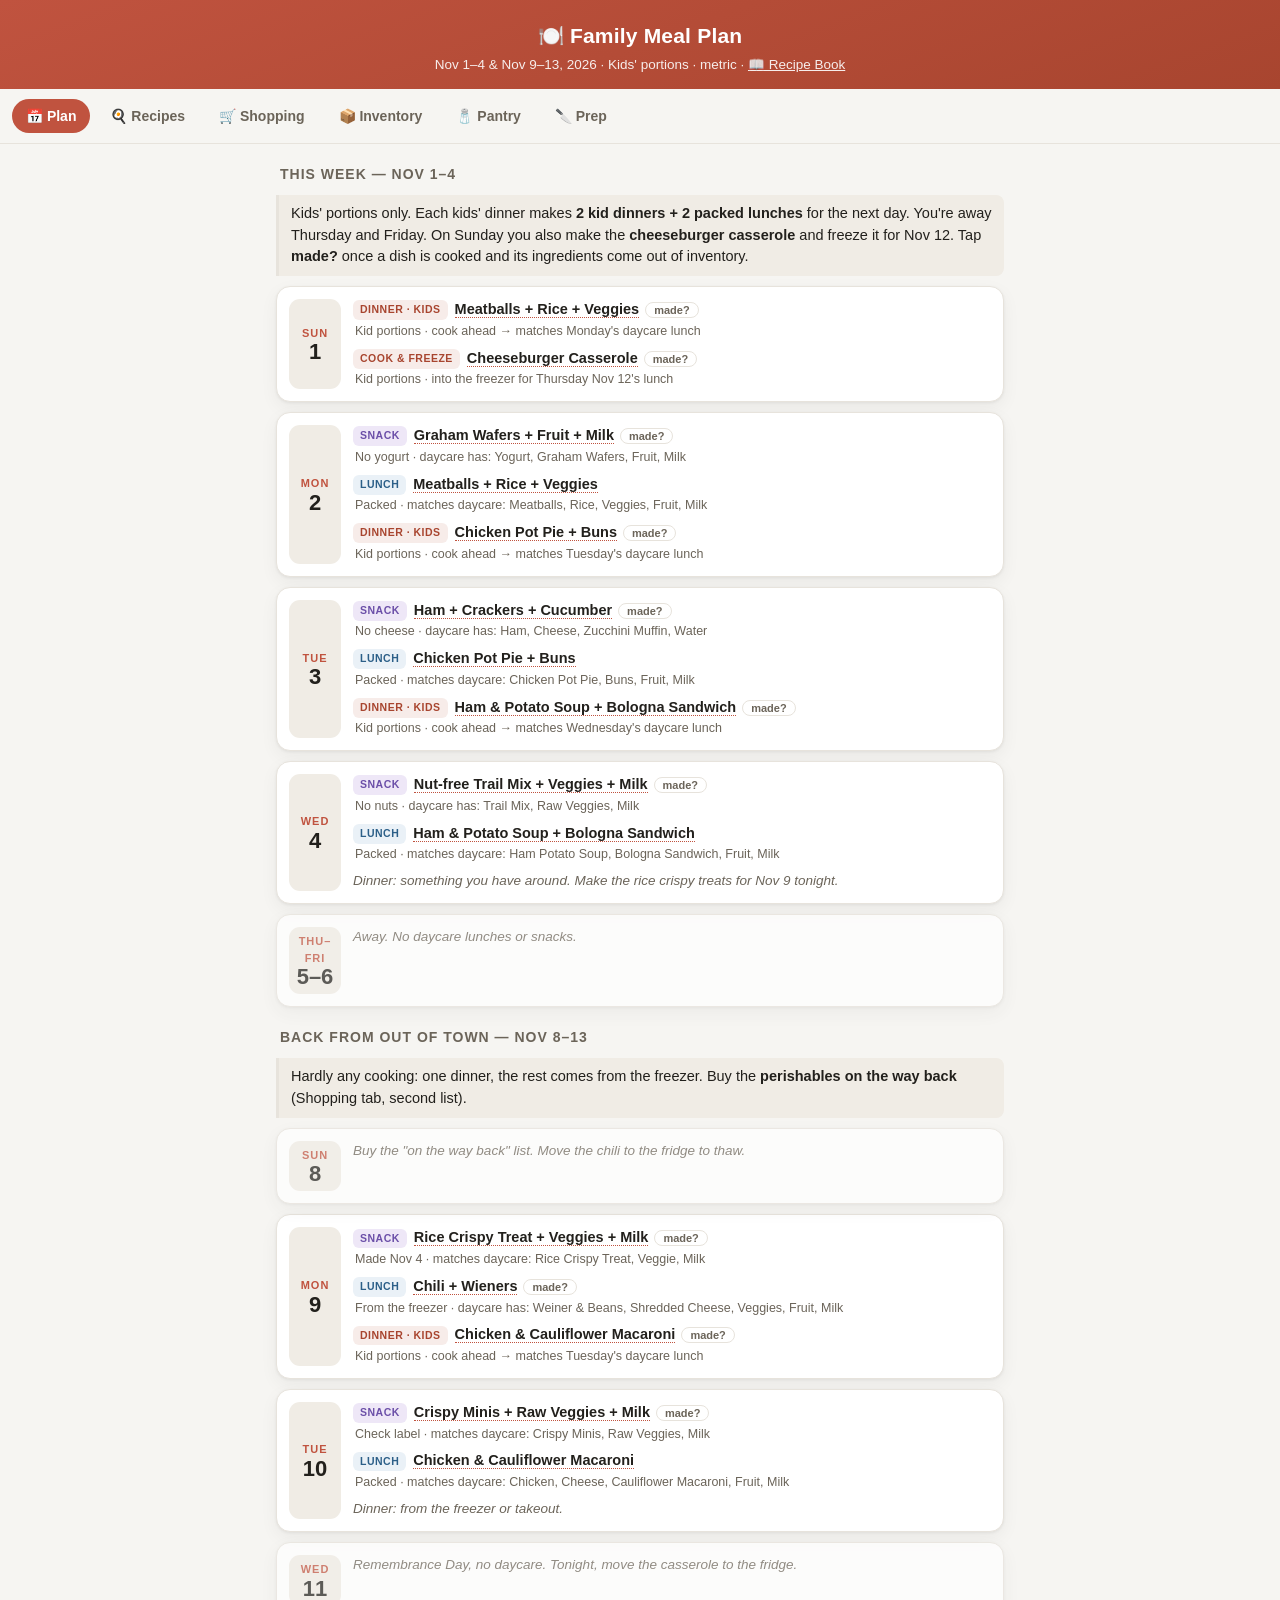
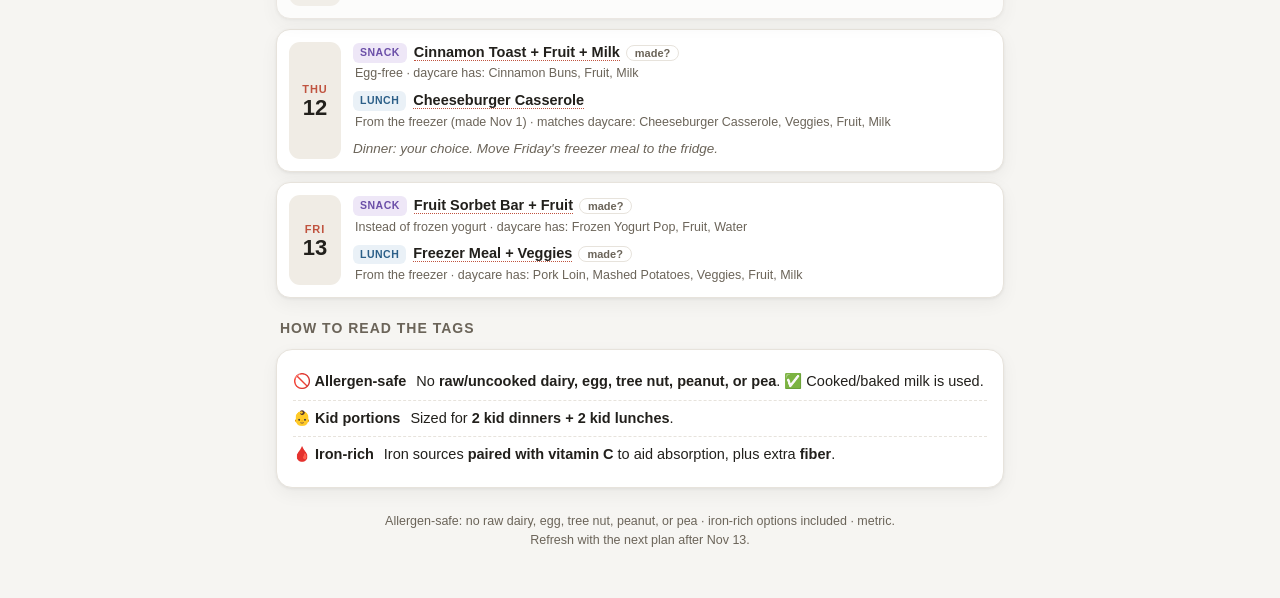
==== commit d298b3b6: "Monday: traditional chicken pot pie with a pastry lid Co-Authored-By: Claude Opus 5.5 <noreply@anthr" ====
--- a/index.html
+++ b/index.html
@@ -195,14 +195,14 @@
       <div class="dmeals">
         <div class="meal snack" data-made="sn1"><span class="k">Snack</span><a class="dish" onclick="openRecipe('sn1')">Graham Wafers + Fruit + Milk</a><small>No yogurt · daycare has: Yogurt, Graham Wafers, Fruit, Milk</small></div>
         <div class="meal lunch"><span class="k">Lunch</span><a class="dish" onclick="openRecipe('r1')">Meatballs + Rice + Veggies</a><small>Packed · matches daycare: Meatballs, Rice, Veggies, Fruit, Milk</small></div>
-        <div class="meal dinner" data-made="r3"><span class="k">Dinner · kids</span><a class="dish" onclick="openRecipe('r3')">Chicken Pot Pie Stew + Buns</a><small>Kid portions · cook ahead → matches Tuesday's daycare lunch</small></div>
+        <div class="meal dinner" data-made="r3"><span class="k">Dinner · kids</span><a class="dish" onclick="openRecipe('r3')">Chicken Pot Pie + Buns</a><small>Kid portions · cook ahead → matches Tuesday's daycare lunch</small></div>
       </div>
     </div>
     <div class="day">
       <div class="dbadge"><span class="dow">TUE</span><span class="dnum">3</span></div>
       <div class="dmeals">
         <div class="meal snack" data-made="sn2"><span class="k">Snack</span><a class="dish" onclick="openRecipe('sn2')">Ham + Crackers + Cucumber</a><small>No cheese · daycare has: Ham, Cheese, Zucchini Muffin, Water</small></div>
-        <div class="meal lunch"><span class="k">Lunch</span><a class="dish" onclick="openRecipe('r3')">Chicken Pot Pie Stew + Buns</a><small>Packed · matches daycare: Chicken Pot Pie, Buns, Fruit, Milk</small></div>
+        <div class="meal lunch"><span class="k">Lunch</span><a class="dish" onclick="openRecipe('r3')">Chicken Pot Pie + Buns</a><small>Packed · matches daycare: Chicken Pot Pie, Buns, Fruit, Milk</small></div>
         <div class="meal dinner" data-made="r4"><span class="k">Dinner · kids</span><a class="dish" onclick="openRecipe('r4')">Ham &amp; Potato Soup + Bologna Sandwich</a><small>Kid portions · cook ahead → matches Wednesday's daycare lunch</small></div>
       </div>
     </div>
@@ -350,28 +350,35 @@
   </details>
 
   <details class="card" id="r3">
-    <summary><div class="cnum">2</div><div class="ctitle"><div class="t">Chicken Pot Pie Stew + Buns</div><div class="s">Monday dinner → Tuesday lunch · 2 kid dinners + 2 kid lunches</div></div><div class="chev">▾</div></summary>
-    <div class="cbody">
-      <div class="tags"><span class="tag t-safe">Allergen-safe (cooked milk)</span><span class="tag t-veg">Hidden veg</span><span class="tag t-kid">Kid portions</span></div>
-      <div class="note safe"><span class="lbl">Allergen-safe:</span> Green beans and corn stand in for the usual peas. The creamy sauce is milk cooked into a roux. <b>Check the buns are egg-free</b>; some soft rolls are glazed with egg.</div>
-      <h4>Ingredients</h4>
-      <ul>
-        <li>300 g boneless chicken thighs, in small pieces</li>
-        <li>1 medium potato (~200 g), in small cubes · 100 g carrot, diced · 2 celery stalks, diced · ½ onion, chopped</li>
-        <li>80 g green beans, in short pieces <span class="pill">no peas</span> · 50 g frozen corn</li>
-        <li>Sauce: 20 g butter + 20 g flour + 300 ml chicken broth + 150 ml milk · ½ tsp thyme</li>
-        <li>4 dinner buns, egg-free</li>
+    <summary><div class="cnum">2</div><div class="ctitle"><div class="t">Chicken Pot Pie + Buns</div><div class="s">Monday dinner → Tuesday lunch · 2 kid dinners + 2 kid lunches</div></div><div class="chev">▾</div></summary>
+    <div class="cbody">
+      <div class="tags"><span class="tag t-safe">Allergen-safe (2 swaps)</span><span class="tag t-iron">Iron boost</span><span class="tag t-veg">Hidden veg</span><span class="tag t-kid">Kid portions</span></div>
+      <div class="note safe"><span class="lbl">Allergen-safe — two swaps:</span> classic pot pie is built on <b>peas and carrots</b>, so the peas are replaced with green beans and corn. And the lid is normally <b>brushed with beaten egg</b>; this uses milk instead, which browns nearly as well. Also check the pastry itself is egg-free; most puff and shortcrust sheets are, but not all. <b>Check the buns are egg-free</b> too.</div>
+      <h4>Ingredients</h4>
+      <ul>
+        <li>350 g boneless chicken thighs, diced <span class="pill">iron</span></li>
+        <li>½ onion, diced · 100 g carrot, diced · 2 celery stalks, diced <span class="pill">hidden veg</span></li>
+        <li>80 g green beans, cut short + 80 g frozen corn <span class="pill">no peas</span></li>
+        <li>25 g butter · 25 g flour</li>
+        <li>250 ml chicken broth · 150 ml milk</li>
+        <li>½ tsp dried thyme, salt, pepper</li>
+        <li>1 sheet puff pastry or shortcrust, egg-free, thawed</li>
+        <li>1 tbsp milk, for brushing — <b>not egg</b></li>
+        <li>For Tuesday's lunchbox: 2–4 buns, egg-free</li>
       </ul>
       <h4>Method</h4>
       <ol>
-        <li>Brown the chicken in a little oil, 5 min. Add the onion, celery and carrot and soften 4 min.</li>
-        <li>Stir in the butter until melted, then the flour for 1 min. Gradually stir in the broth, then the milk.</li>
-        <li>Add the potato and thyme, cover and simmer 12 min. Add the green beans and corn and cook 5 min more, until the potato is tender.</li>
-        <li>Serve with warm buns for dunking.</li>
+        <li>Thaw the pastry in the fridge during the day (or 30–40 min on the counter). Preheat the oven to <b>200°C (400°F)</b>.</li>
+        <li>Melt the butter in a pan and soften the onion, carrot and celery, 6–8 min.</li>
+        <li>Add the chicken and cook until it's no longer pink on the outside.</li>
+        <li>Sprinkle in the flour and stir for a minute. Gradually add the broth, then the milk, stirring as it thickens; simmer 5 min.</li>
+        <li>Stir in the green beans, corn and thyme; season lightly.</li>
+        <li>Pour into a 20 cm baking dish. Lay the pastry over, trim, press the edges down and cut a few steam slits. Brush with milk.</li>
+        <li>Bake 25–30 min until the pastry is puffed and golden.</li>
       </ol>
-      <div class="note"><span class="lbl">👶 Little ones:</span> chop the chicken small and check the potato is soft enough to squash.</div>
-      <div class="note iron"><span class="lbl">🩸 Lighter iron night:</span> pack fruit with vitamin C (orange, berries) alongside.</div>
-      <div class="note kid"><span class="lbl">🥡 Lunchbox:</span> stew in a warmed thermos with a bun on the side. Matches Tuesday's daycare tray (Chicken Pot Pie, Buns, Fruit, Milk).</div>
+      <div class="note"><span class="lbl">👶 Little ones:</span> chop the chicken small, and break the pastry into small pieces for the younger one.</div>
+      <div class="note iron"><span class="lbl">🩸 Iron boost:</span> chicken — pack orange or berries alongside for vitamin C.</div>
+      <div class="note kid"><span class="lbl">🥡 Lunchbox:</span> spoon filling and a piece of pastry into a warmed thermos (or pack the pastry separately so it stays crisp), with a bun and fruit. Matches Tuesday's daycare tray (Chicken Pot Pie, Buns, Fruit, Milk).</div>
       <div class="savewidget" data-recipe-id="r3">
         <button class="savebtn" onclick="toggleSave('r3')">💾 Save to Recipe Book</button>
         <div class="savebox" id="savebox-r3">
@@ -718,7 +725,7 @@
     <div class="item"><label><input type="checkbox" data-k="pan4"><span>Ketchup &amp; mild mustard <span class="pill">casserole</span></span></label></div>
     <div class="item"><label><input type="checkbox" data-k="pan5"><span>Cinnamon <span class="pill">cinnamon toast</span></span></label></div>
     <div class="item"><label><input type="checkbox" data-k="pan6"><span>Freezer tubs, labels &amp; baking paper</span></label></div>
-    <div class="item"><label><input type="checkbox" data-k="pan7"><span>2 thermoses <span class="pill">soup, stew, chili, casserole</span></span></label></div>
+    <div class="item"><label><input type="checkbox" data-k="pan7"><span>2 thermoses <span class="pill">pot pie, soup, chili, casserole</span></span></label></div>
   </div>
 </div>
 
@@ -737,9 +744,10 @@
   </div>
 
   <div class="prepday">
-    <div class="pdhead"><div class="pdtop"><span class="pdname">Monday Nov 2</span><span class="pdtime">~35 min</span></div><span class="pdwhen">one pot</span></div>
+    <div class="pdhead"><div class="pdtop"><span class="pdname">Monday Nov 2</span><span class="pdtime">~50 min, mostly oven</span></div><span class="pdwhen">filling on the stove, then bake</span></div>
     <ol>
-      <li><span class="time">35 min · stovetop</span><br><b>Chicken pot pie stew</b> — kids' dinner and Tuesday's lunch, with buns.</li>
+      <li><span class="time">morning · 1 min</span><br><b>Pastry</b> from the freezer to the fridge to thaw.</li>
+      <li><span class="time">20 min stovetop + 30 min bake</span><br><b>Chicken pot pie</b> — kids' dinner and Tuesday's lunch, with buns.</li>
     </ol>
   </div>
 
@@ -871,7 +879,7 @@
     recipes: {
       'r1':  { name: 'Meatballs + rice', when: 'Sun 1', uses: { 'ground-beef': 350, 'breadcrumbs': 25, 'milk': 280, 'onion': 0.25, 'garlic': 1, 'carrot': 80, 'crushed-tomatoes': 1, 'rice': 120, 'broccoli': 150 } },
       'r2':  { name: 'Cheeseburger casserole (freeze)', when: 'Sun 1', later: ['milk'], uses: { 'ground-beef': 300, 'onion': 0.5, 'carrot': 60, 'crushed-tomatoes': 1, 'tomato-paste': 20, 'macaroni': 150, 'milk': 250 } },
-      'r3':  { name: 'Chicken pot pie stew + buns', when: 'Mon 2', uses: { 'chicken-thigh': 300, 'potato': 200, 'carrot': 100, 'celery': 2, 'onion': 0.5, 'green-beans': 80, 'frozen-corn': 50, 'butter': 20, 'flour': 20, 'chicken-broth': 300, 'milk': 400, 'dinner-buns': 4 } },
+      'r3':  { name: 'Chicken pot pie + buns', when: 'Mon 2', uses: { 'chicken-thigh': 350, 'carrot': 100, 'celery': 2, 'onion': 0.5, 'green-beans': 80, 'frozen-corn': 80, 'butter': 25, 'flour': 25, 'chicken-broth': 250, 'milk': 415, 'puff-pastry': 1, 'dinner-buns': 4 } },
       'r4':  { name: 'Ham & potato soup + bologna sandwich', when: 'Tue 3', uses: { 'ham-steak': 150, 'potato': 400, 'carrot': 60, 'celery': 1, 'onion': 0.5, 'butter': 25, 'flour': 15, 'chicken-broth': 500, 'milk': 400, 'bread': 4, 'bologna': 60 } },
       'n1':  { name: 'Chili + wieners', when: 'Mon 9', later: ['milk', 'cucumber'], uses: { 'wieners': 2, 'cucumber': 0.5, 'milk': 250 } },
       'n2':  { name: 'Chicken & cauliflower macaroni', when: 'Mon 9', later: ['chicken-breast', 'cauliflower', 'milk'], uses: { 'chicken-breast': 250, 'macaroni': 150, 'cauliflower': 200, 'carrot': 40, 'butter': 20, 'flour': 20, 'milk': 550 } },
@@ -888,6 +896,7 @@
       'ham-steak':     { name: 'Ham steak', group: 'meat', unit: 'g', text: '1 small (150 g used)' },
       'bologna':       { name: 'Sliced bologna', group: 'meat', unit: 'g', text: '1 small pack (60 g used)', note: 'Check for egg and milk binders.' },
       'wieners':       { name: 'All-beef wieners, egg-free', group: 'meat', unit: '', text: '1 pack (2 used)', note: 'Some wieners use egg as a binder. Check the best-before covers Nov 9.' },
+      'puff-pastry':   { name: 'Puff pastry or shortcrust sheet, egg-free', group: 'frozen', unit: '', text: '1 sheet', note: 'Most are egg-free, but not all. Check the box.' },
       'dinner-buns':   { name: 'Dinner buns, egg-free', group: 'bakery', unit: '', text: '1 pack (4 used)', note: 'Some soft rolls are glazed with egg.' },
       'graham-wafers': { name: 'Graham wafers', group: 'dry', unit: 'box', note: 'Many contain honey: not recommended under age one. Check for a nut warning.' },
       'crackers':      { name: 'Crackers, egg-free & nut-free', group: 'dry', unit: 'box', note: 'Check for a nut "may contain" warning.' },
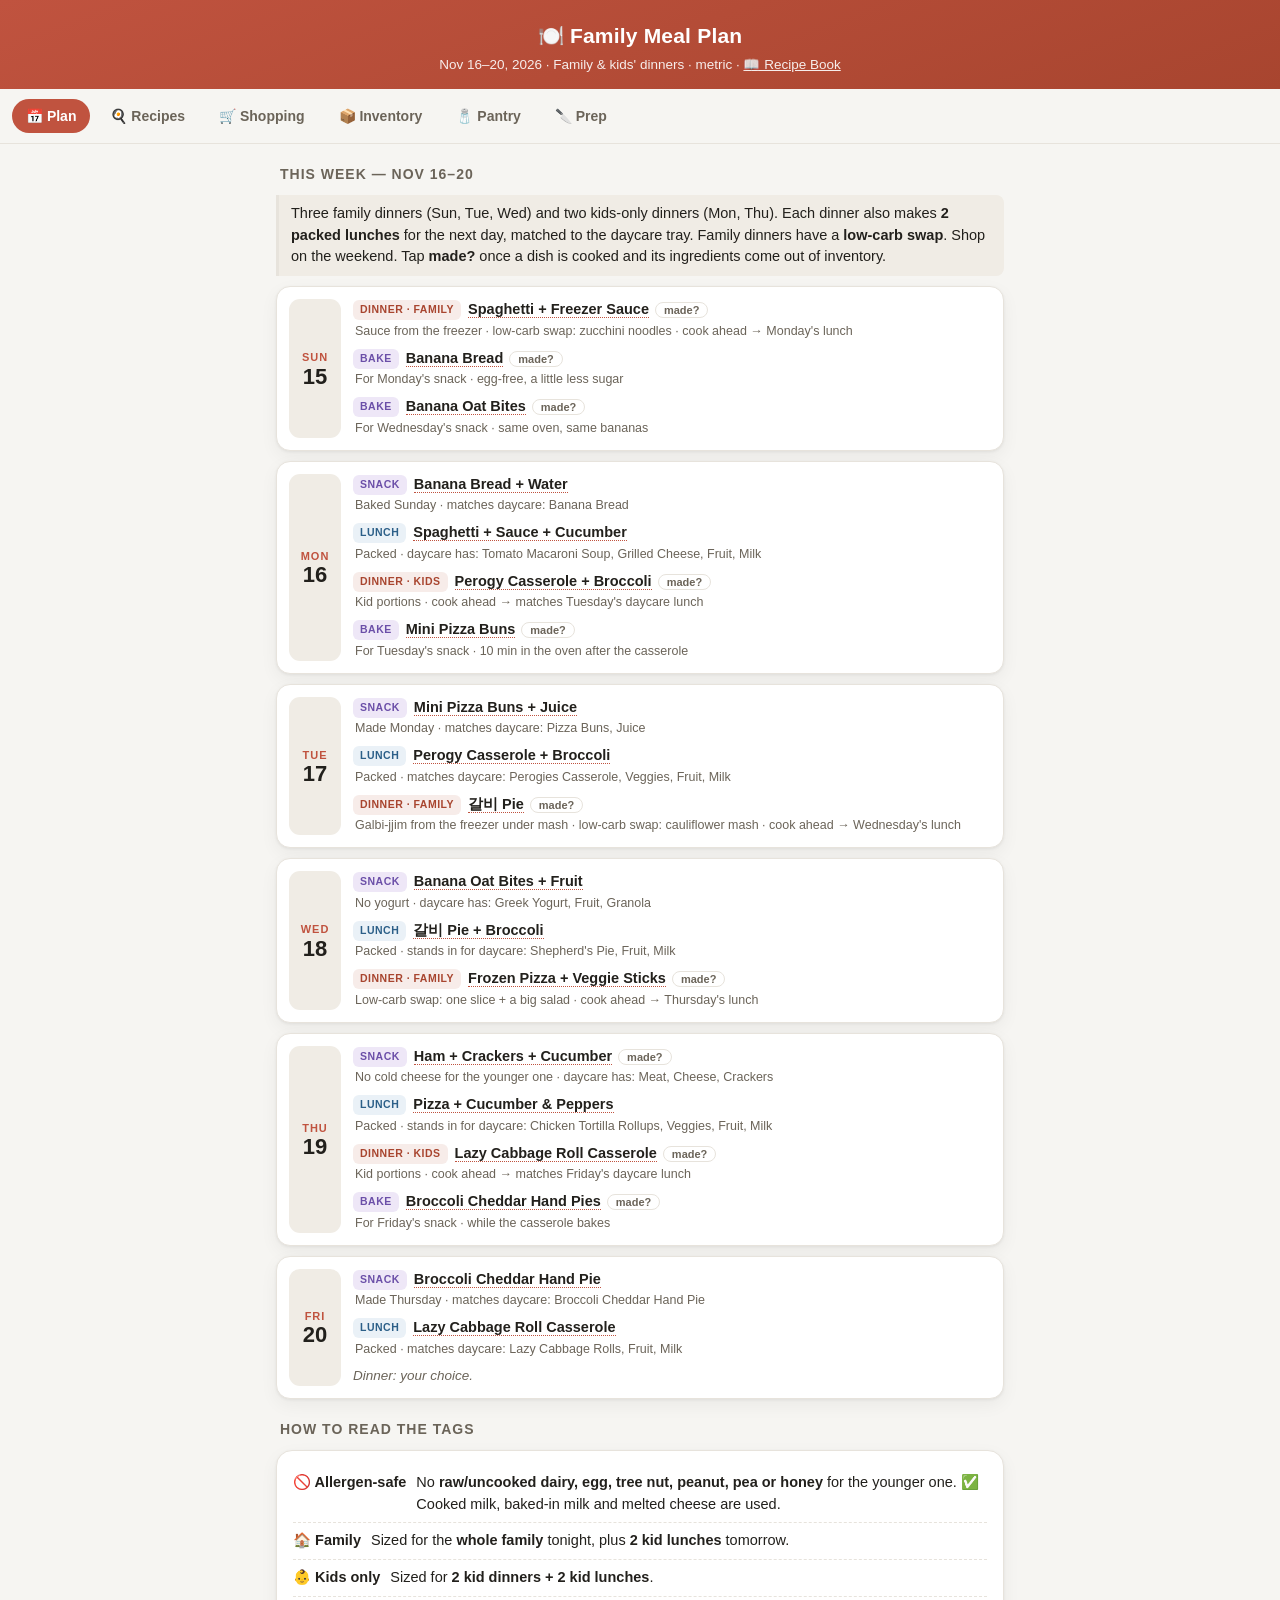
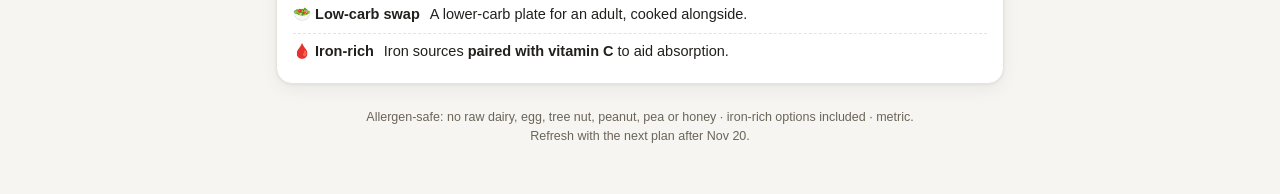
==== commit 8ccd540f: "Meal plan for Nov 16-20: freezer spaghetti, 갈비 pie and frozen pizza for the family; lower-sugar bana" ====
--- a/index.html
+++ b/index.html
@@ -7,7 +7,7 @@
 <meta name="apple-mobile-web-app-status-bar-style" content="black-translucent">
 <meta name="apple-mobile-web-app-title" content="Meal Plan">
 <meta name="theme-color" content="#c0533f">
-<title>Meal Plan — Nov 1–13, 2026</title>
+<title>Meal Plan — Nov 16–20, 2026</title>
 <style>
   :root{
     --bg:#f6f5f2; --card:#ffffff; --ink:#22201c; --muted:#6b6459;
@@ -165,7 +165,7 @@
 <body id="top">
 <header>
   <h1>🍽️ Family Meal Plan</h1>
-  <div class="sub">Nov 1–4 &amp; Nov 9–13, 2026 · Kids' portions · metric · <a href="recipes.html" style="color:#fff;">📖 Recipe Book</a></div>
+  <div class="sub">Nov 16–20, 2026 · Family &amp; kids' dinners · metric · <a href="recipes.html" style="color:#fff;">📖 Recipe Book</a></div>
 </header>
 
 <div class="tabs" id="tabbar">
@@ -177,136 +177,102 @@
   <button data-tab="prep" onclick="showTab('prep')">🔪 Prep</button>
 </div>
 
+
 <div class="wrap">
 <!-- ============ PLAN ============ -->
 <div class="panel active" id="tab-plan">
-  <h2 class="sec">This week — Nov 1–4</h2>
-  <p class="note">Kids' portions only. Each kids' dinner makes <b>2 kid dinners + 2 packed lunches</b> for the next day. You're away Thursday and Friday. On Sunday you also make the <b>cheeseburger casserole</b> and freeze it for Nov 12. Tap <b>made?</b> once a dish is cooked and its ingredients come out of inventory.</p>
+  <h2 class="sec">This week — Nov 16–20</h2>
+  <p class="note">Three family dinners (Sun, Tue, Wed) and two kids-only dinners (Mon, Thu). Each dinner also makes <b>2 packed lunches</b> for the next day, matched to the daycare tray. Family dinners have a <b>low-carb swap</b>. Shop on the weekend. Tap <b>made?</b> once a dish is cooked and its ingredients come out of inventory.</p>
   <div class="cal">
     <div class="day">
-      <div class="dbadge"><span class="dow">SUN</span><span class="dnum">1</span></div>
+      <div class="dbadge"><span class="dow">SUN</span><span class="dnum">15</span></div>
       <div class="dmeals">
-        <div class="meal dinner" data-made="r1"><span class="k">Dinner · kids</span><a class="dish" onclick="openRecipe('r1')">Meatballs + Rice + Veggies</a><small>Kid portions · cook ahead → matches Monday's daycare lunch</small></div>
-        <div class="meal dinner" data-made="r2"><span class="k">Cook &amp; freeze</span><a class="dish" onclick="openRecipe('r2')">Cheeseburger Casserole</a><small>Kid portions · into the freezer for Thursday Nov 12's lunch</small></div>
+        <div class="meal dinner" data-made="r1"><span class="k">Dinner · family</span><a class="dish" onclick="openRecipe('r1')">Spaghetti + Freezer Sauce</a><small>Sauce from the freezer · low-carb swap: zucchini noodles · cook ahead → Monday's lunch</small></div>
+        <div class="meal snack" data-made="sn1"><span class="k">Bake</span><a class="dish" onclick="openRecipe('sn1')">Banana Bread</a><small>For Monday's snack · egg-free, a little less sugar</small></div>
+        <div class="meal snack" data-made="sn3"><span class="k">Bake</span><a class="dish" onclick="openRecipe('sn3')">Banana Oat Bites</a><small>For Wednesday's snack · same oven, same bananas</small></div>
       </div>
     </div>
     <div class="day">
-      <div class="dbadge"><span class="dow">MON</span><span class="dnum">2</span></div>
+      <div class="dbadge"><span class="dow">MON</span><span class="dnum">16</span></div>
       <div class="dmeals">
-        <div class="meal snack" data-made="sn1"><span class="k">Snack</span><a class="dish" onclick="openRecipe('sn1')">Graham Wafers + Fruit + Milk</a><small>No yogurt · daycare has: Yogurt, Graham Wafers, Fruit, Milk</small></div>
-        <div class="meal lunch"><span class="k">Lunch</span><a class="dish" onclick="openRecipe('r1')">Meatballs + Rice + Veggies</a><small>Packed · matches daycare: Meatballs, Rice, Veggies, Fruit, Milk</small></div>
-        <div class="meal dinner" data-made="r3"><span class="k">Dinner · kids</span><a class="dish" onclick="openRecipe('r3')">Chicken Pot Pie + Buns</a><small>Kid portions · cook ahead → matches Tuesday's daycare lunch</small></div>
+        <div class="meal snack"><span class="k">Snack</span><a class="dish" onclick="openRecipe('sn1')">Banana Bread + Water</a><small>Baked Sunday · matches daycare: Banana Bread</small></div>
+        <div class="meal lunch"><span class="k">Lunch</span><a class="dish" onclick="openRecipe('r1')">Spaghetti + Sauce + Cucumber</a><small>Packed · daycare has: Tomato Macaroni Soup, Grilled Cheese, Fruit, Milk</small></div>
+        <div class="meal dinner" data-made="r2"><span class="k">Dinner · kids</span><a class="dish" onclick="openRecipe('r2')">Perogy Casserole + Broccoli</a><small>Kid portions · cook ahead → matches Tuesday's daycare lunch</small></div>
+        <div class="meal snack" data-made="sn2"><span class="k">Bake</span><a class="dish" onclick="openRecipe('sn2')">Mini Pizza Buns</a><small>For Tuesday's snack · 10 min in the oven after the casserole</small></div>
       </div>
     </div>
     <div class="day">
-      <div class="dbadge"><span class="dow">TUE</span><span class="dnum">3</span></div>
+      <div class="dbadge"><span class="dow">TUE</span><span class="dnum">17</span></div>
       <div class="dmeals">
-        <div class="meal snack" data-made="sn2"><span class="k">Snack</span><a class="dish" onclick="openRecipe('sn2')">Ham + Crackers + Cucumber</a><small>No cheese · daycare has: Ham, Cheese, Zucchini Muffin, Water</small></div>
-        <div class="meal lunch"><span class="k">Lunch</span><a class="dish" onclick="openRecipe('r3')">Chicken Pot Pie + Buns</a><small>Packed · matches daycare: Chicken Pot Pie, Buns, Fruit, Milk</small></div>
-        <div class="meal dinner" data-made="r4"><span class="k">Dinner · kids</span><a class="dish" onclick="openRecipe('r4')">Ham &amp; Potato Soup + Bologna Sandwich</a><small>Kid portions · cook ahead → matches Wednesday's daycare lunch</small></div>
+        <div class="meal snack"><span class="k">Snack</span><a class="dish" onclick="openRecipe('sn2')">Mini Pizza Buns + Juice</a><small>Made Monday · matches daycare: Pizza Buns, Juice</small></div>
+        <div class="meal lunch"><span class="k">Lunch</span><a class="dish" onclick="openRecipe('r2')">Perogy Casserole + Broccoli</a><small>Packed · matches daycare: Perogies Casserole, Veggies, Fruit, Milk</small></div>
+        <div class="meal dinner" data-made="r3"><span class="k">Dinner · family</span><a class="dish" onclick="openRecipe('r3')">갈비 Pie</a><small>Galbi-jjim from the freezer under mash · low-carb swap: cauliflower mash · cook ahead → Wednesday's lunch</small></div>
       </div>
     </div>
     <div class="day">
-      <div class="dbadge"><span class="dow">WED</span><span class="dnum">4</span></div>
+      <div class="dbadge"><span class="dow">WED</span><span class="dnum">18</span></div>
       <div class="dmeals">
-        <div class="meal snack" data-made="sn3"><span class="k">Snack</span><a class="dish" onclick="openRecipe('sn3')">Nut-free Trail Mix + Veggies + Milk</a><small>No nuts · daycare has: Trail Mix, Raw Veggies, Milk</small></div>
-        <div class="meal lunch"><span class="k">Lunch</span><a class="dish" onclick="openRecipe('r4')">Ham &amp; Potato Soup + Bologna Sandwich</a><small>Packed · matches daycare: Ham Potato Soup, Bologna Sandwich, Fruit, Milk</small></div>
-        <div class="meal none">Dinner: something you have around. Make the rice crispy treats for Nov 9 tonight.</div>
-      </div>
-    </div>
-    <div class="day weekend">
-      <div class="dbadge"><span class="dow">THU–FRI</span><span class="dnum">5–6</span></div>
+        <div class="meal snack"><span class="k">Snack</span><a class="dish" onclick="openRecipe('sn3')">Banana Oat Bites + Fruit</a><small>No yogurt · daycare has: Greek Yogurt, Fruit, Granola</small></div>
+        <div class="meal lunch"><span class="k">Lunch</span><a class="dish" onclick="openRecipe('r3')">갈비 Pie + Broccoli</a><small>Packed · stands in for daycare: Shepherd's Pie, Fruit, Milk</small></div>
+        <div class="meal dinner" data-made="r4"><span class="k">Dinner · family</span><a class="dish" onclick="openRecipe('r4')">Frozen Pizza + Veggie Sticks</a><small>Low-carb swap: one slice + a big salad · cook ahead → Thursday's lunch</small></div>
+      </div>
+    </div>
+    <div class="day">
+      <div class="dbadge"><span class="dow">THU</span><span class="dnum">19</span></div>
       <div class="dmeals">
-        <div class="meal none">Away. No daycare lunches or snacks.</div>
-      </div>
-    </div>
-  </div>
-
-  <h2 class="sec">Back from out of town — Nov 8–13</h2>
-  <p class="note">Hardly any cooking: one dinner, the rest comes from the freezer. Buy the <b>perishables on the way back</b> (Shopping tab, second list).</p>
-  <div class="cal">
-    <div class="day weekend">
-      <div class="dbadge"><span class="dow">SUN</span><span class="dnum">8</span></div>
+        <div class="meal snack" data-made="sn4"><span class="k">Snack</span><a class="dish" onclick="openRecipe('sn4')">Ham + Crackers + Cucumber</a><small>No cold cheese for the younger one · daycare has: Meat, Cheese, Crackers</small></div>
+        <div class="meal lunch"><span class="k">Lunch</span><a class="dish" onclick="openRecipe('r4')">Pizza + Cucumber &amp; Peppers</a><small>Packed · stands in for daycare: Chicken Tortilla Rollups, Veggies, Fruit, Milk</small></div>
+        <div class="meal dinner" data-made="r5"><span class="k">Dinner · kids</span><a class="dish" onclick="openRecipe('r5')">Lazy Cabbage Roll Casserole</a><small>Kid portions · cook ahead → matches Friday's daycare lunch</small></div>
+        <div class="meal snack" data-made="sn5"><span class="k">Bake</span><a class="dish" onclick="openRecipe('sn5')">Broccoli Cheddar Hand Pies</a><small>For Friday's snack · while the casserole bakes</small></div>
+      </div>
+    </div>
+    <div class="day">
+      <div class="dbadge"><span class="dow">FRI</span><span class="dnum">20</span></div>
       <div class="dmeals">
-        <div class="meal none">Buy the "on the way back" list. Move the chili to the fridge to thaw.</div>
-      </div>
-    </div>
-    <div class="day">
-      <div class="dbadge"><span class="dow">MON</span><span class="dnum">9</span></div>
-      <div class="dmeals">
-        <div class="meal snack" data-made="sn4"><span class="k">Snack</span><a class="dish" onclick="openRecipe('sn4')">Rice Crispy Treat + Veggies + Milk</a><small>Made Nov 4 · matches daycare: Rice Crispy Treat, Veggie, Milk</small></div>
-        <div class="meal lunch" data-made="n1"><span class="k">Lunch</span><a class="dish" onclick="openRecipe('n1')">Chili + Wieners</a><small>From the freezer · daycare has: Weiner &amp; Beans, Shredded Cheese, Veggies, Fruit, Milk</small></div>
-        <div class="meal dinner" data-made="n2"><span class="k">Dinner · kids</span><a class="dish" onclick="openRecipe('n2')">Chicken &amp; Cauliflower Macaroni</a><small>Kid portions · cook ahead → matches Tuesday's daycare lunch</small></div>
-      </div>
-    </div>
-    <div class="day">
-      <div class="dbadge"><span class="dow">TUE</span><span class="dnum">10</span></div>
-      <div class="dmeals">
-        <div class="meal snack" data-made="sn5"><span class="k">Snack</span><a class="dish" onclick="openRecipe('sn5')">Crispy Minis + Raw Veggies + Milk</a><small>Check label · matches daycare: Crispy Minis, Raw Veggies, Milk</small></div>
-        <div class="meal lunch"><span class="k">Lunch</span><a class="dish" onclick="openRecipe('n2')">Chicken &amp; Cauliflower Macaroni</a><small>Packed · matches daycare: Chicken, Cheese, Cauliflower Macaroni, Fruit, Milk</small></div>
-        <div class="meal none">Dinner: from the freezer or takeout.</div>
-      </div>
-    </div>
-    <div class="day weekend">
-      <div class="dbadge"><span class="dow">WED</span><span class="dnum">11</span></div>
-      <div class="dmeals">
-        <div class="meal none">Remembrance Day, no daycare. Tonight, move the casserole to the fridge.</div>
-      </div>
-    </div>
-    <div class="day">
-      <div class="dbadge"><span class="dow">THU</span><span class="dnum">12</span></div>
-      <div class="dmeals">
-        <div class="meal snack" data-made="sn6"><span class="k">Snack</span><a class="dish" onclick="openRecipe('sn6')">Cinnamon Toast + Fruit + Milk</a><small>Egg-free · daycare has: Cinnamon Buns, Fruit, Milk</small></div>
-        <div class="meal lunch"><span class="k">Lunch</span><a class="dish" onclick="openRecipe('r2')">Cheeseburger Casserole</a><small>From the freezer (made Nov 1) · matches daycare: Cheeseburger Casserole, Veggies, Fruit, Milk</small></div>
-        <div class="meal none">Dinner: your choice. Move Friday's freezer meal to the fridge.</div>
-      </div>
-    </div>
-    <div class="day">
-      <div class="dbadge"><span class="dow">FRI</span><span class="dnum">13</span></div>
-      <div class="dmeals">
-        <div class="meal snack" data-made="sn7"><span class="k">Snack</span><a class="dish" onclick="openRecipe('sn7')">Fruit Sorbet Bar + Fruit</a><small>Instead of frozen yogurt · daycare has: Frozen Yogurt Pop, Fruit, Water</small></div>
-        <div class="meal lunch" data-made="n3"><span class="k">Lunch</span><a class="dish" onclick="openRecipe('n3')">Freezer Meal + Veggies</a><small>From the freezer · daycare has: Pork Loin, Mashed Potatoes, Veggies, Fruit, Milk</small></div>
+        <div class="meal snack"><span class="k">Snack</span><a class="dish" onclick="openRecipe('sn5')">Broccoli Cheddar Hand Pie</a><small>Made Thursday · matches daycare: Broccoli Cheddar Hand Pie</small></div>
+        <div class="meal lunch"><span class="k">Lunch</span><a class="dish" onclick="openRecipe('r5')">Lazy Cabbage Roll Casserole</a><small>Packed · matches daycare: Lazy Cabbage Rolls, Fruit, Milk</small></div>
+        <div class="meal none">Dinner: your choice.</div>
       </div>
     </div>
   </div>
 
   <h2 class="sec">How to read the tags</h2>
   <div class="legend">
-    <div class="row"><b>🚫 Allergen-safe</b><span>No <b>raw/uncooked dairy, egg, tree nut, peanut, or pea</b>. ✅ Cooked/baked milk is used.</span></div>
-    <div class="row"><b>👶 Kid portions</b><span>Sized for <b>2 kid dinners + 2 kid lunches</b>.</span></div>
-    <div class="row"><b>🩸 Iron-rich</b><span>Iron sources <b>paired with vitamin C</b> to aid absorption, plus extra <b>fiber</b>.</span></div>
+    <div class="row"><b>🚫 Allergen-safe</b><span>No <b>raw/uncooked dairy, egg, tree nut, peanut, pea or honey</b> for the younger one. ✅ Cooked milk, baked-in milk and melted cheese are used.</span></div>
+    <div class="row"><b>🏠 Family</b><span>Sized for the <b>whole family</b> tonight, plus <b>2 kid lunches</b> tomorrow.</span></div>
+    <div class="row"><b>👶 Kids only</b><span>Sized for <b>2 kid dinners + 2 kid lunches</b>.</span></div>
+    <div class="row"><b>🥗 Low-carb swap</b><span>A lower-carb plate for an adult, cooked alongside.</span></div>
+    <div class="row"><b>🩸 Iron-rich</b><span>Iron sources <b>paired with vitamin C</b> to aid absorption.</span></div>
   </div>
 </div>
 
 <!-- ============ RECIPES ============ -->
 <div class="panel" id="tab-recipes">
-  <h2 class="sec">Cooking — Nov 1–4</h2>
+  <h2 class="sec">Dinners → next day's lunch</h2>
 
   <details class="card" id="r1">
-    <summary><div class="cnum">1</div><div class="ctitle"><div class="t">Meatballs + Rice + Veggies</div><div class="s">Sunday dinner → Monday lunch · 2 kid dinners + 2 kid lunches</div></div><div class="chev">▾</div></summary>
-    <div class="cbody">
-      <div class="tags"><span class="tag t-safe">Allergen-safe (no egg)</span><span class="tag t-iron">Iron-rich ★</span><span class="tag t-veg">Hidden veg</span><span class="tag t-kid">Kid portions</span></div>
-      <div class="note safe"><span class="lbl">Allergen-safe:</span> Breadcrumbs soaked in milk bind the meatballs instead of egg, and the milk is baked in. <b>Check the breadcrumbs are egg-free.</b> No parmesan.</div>
-      <h4>Ingredients</h4>
-      <ul>
-        <li>350 g ground beef <span class="pill">iron ★</span></li>
-        <li>25 g breadcrumbs, egg-free, soaked in 30 ml milk</li>
-        <li>¼ onion + 1 clove garlic, grated · 30 g carrot, finely grated <span class="pill">hidden veg</span></li>
-        <li>½ tsp dried oregano, a pinch of salt</li>
-        <li>Sauce: 1 small can (398 ml) crushed tomatoes <span class="pill">vit C</span></li>
-        <li>120 g rice (dry)</li>
-        <li>150 g broccoli <span class="pill">vit C</span> + 50 g carrot, steamed</li>
-      </ul>
-      <h4>Method</h4>
-      <ol>
-        <li>Preheat the oven to <b>200°C (400°F)</b>. Start the rice.</li>
-        <li>Mix the beef, soaked crumbs, onion, garlic, carrot, oregano and salt with your hands. Roll into 2–3 cm balls (about 20).</li>
-        <li>Bake on a lined tray 15–18 min, until cooked through.</li>
-        <li>Warm the crushed tomatoes in a pan, add the meatballs and simmer 5 min. Steam the broccoli and carrots.</li>
-      </ol>
-      <div class="note"><span class="lbl">👶 Little ones:</span> quarter the meatballs for the younger one; round, firm foods are a choking risk.</div>
-      <div class="note iron"><span class="lbl">🩸 Iron-rich ★:</span> beef, with tomato and broccoli for vitamin C.</div>
-      <div class="note kid"><span class="lbl">🥡 Lunchbox:</span> meatballs and sauce over rice, veg on the side. Matches Monday's daycare tray (Meatballs, Rice, Veggies, Fruit, Milk).</div>
+    <summary><div class="cnum">1</div><div class="ctitle"><div class="t">Spaghetti + Freezer Sauce</div><div class="s">Sunday family dinner → Monday lunch · family + 2 kid lunches</div></div><div class="chev">▾</div></summary>
+    <div class="cbody">
+      <div class="tags"><span class="tag t-safe">Allergen-safe (check pasta)</span><span class="tag t-iron">Iron-rich (if meat sauce)</span><span class="tag t-fam">Family</span><span class="tag t-diab">Low-carb swap</span></div>
+      <div class="note safe"><span class="lbl">Allergen-safe:</span> <b>Check the spaghetti isn't egg pasta.</b> Skip cold grated parmesan on the younger one's plate; stirring a little cheddar into the hot sauce so it melts is fine.</div>
+      <h4>Ingredients</h4>
+      <ul>
+        <li>Pasta sauce from the freezer, enough for the family + 2 kid lunches (about 1–1.2 L) <span class="pill">iron · vit C</span></li>
+        <li>300 g spaghetti, egg-free (kids, one adult, and lunches)</li>
+        <li>Low-carb swap: 2 zucchini, spiralised or cut into ribbons with a peeler</li>
+        <li>For Monday's lunch: ½ cucumber, as sticks · fresh fruit</li>
+      </ul>
+      <h4>Method</h4>
+      <ol>
+        <li><b>Saturday night:</b> move the sauce to the fridge to thaw (or defrost it in the microwave on Sunday).</li>
+        <li>Boil the spaghetti until tender. Meanwhile, heat the sauce until bubbling.</li>
+        <li>Low-carb swap: sauté the zucchini noodles in a little oil for 2–3 min, until just tender, and top with sauce.</li>
+        <li>Set aside 2 kid portions of spaghetti and sauce for Monday's lunch before serving.</li>
+      </ol>
+      <div class="note diab"><span class="lbl">🥗 Low-carb swap:</span> sauce over zucchini noodles instead of pasta. A side of the cucumber or a green salad bulks it out.</div>
+      <div class="note"><span class="lbl">👶 Little ones:</span> cut the spaghetti into 2–3 cm lengths for the younger one.</div>
+      <div class="note iron"><span class="lbl">🩸 Iron:</span> a meat sauce gives iron, and the tomato brings vitamin C.</div>
+      <div class="note kid"><span class="lbl">🥡 Lunchbox:</span> reheat until piping hot with a splash of water and pack in a warmed thermos, with cucumber sticks and fruit. Stands in for Monday's daycare tray (Tomato Macaroni Soup, Grilled Cheese, Fruit, Milk): same tomato-and-pasta idea.</div>
       <div class="savewidget" data-recipe-id="r1">
         <button class="savebtn" onclick="toggleSave('r1')">💾 Save to Recipe Book</button>
         <div class="savebox" id="savebox-r1">
@@ -316,29 +282,29 @@
       </div>
     </div>
   </details>
-
   <details class="card" id="r2">
-    <summary><div class="cnum">❄</div><div class="ctitle"><div class="t">Cheeseburger Casserole</div><div class="s">Make Sunday Nov 1 and freeze → Thursday Nov 12 lunch · 4 kid portions</div></div><div class="chev">▾</div></summary>
-    <div class="cbody">
-      <div class="tags"><span class="tag t-safe">Allergen-safe (check pasta)</span><span class="tag t-iron">Iron-rich</span><span class="tag t-veg">Hidden veg</span><span class="tag t-kid">Kid portions</span></div>
-      <div class="note safe"><span class="lbl">Allergen-safe:</span> No egg or raw dairy. <b>Check the macaroni isn't egg pasta.</b> It's made without cheese, since the kids don't like it. If you want some, stir 40 g of shredded cheddar into one tub before freezing; it's fine once melted.</div>
-      <h4>Ingredients</h4>
-      <ul>
-        <li>300 g ground beef <span class="pill">iron</span></li>
-        <li>½ onion, finely chopped · 60 g carrot, finely grated <span class="pill">hidden veg</span></li>
-        <li>1 small can (398 ml) crushed tomatoes + 20 g tomato paste <span class="pill">vit C</span></li>
-        <li>1 tbsp ketchup + 1 tsp mild mustard</li>
-        <li>150 g macaroni, egg-free</li>
-      </ul>
-      <h4>Method</h4>
-      <ol>
-        <li>Cook the macaroni 2 min less than the packet says (it softens when reheated). Drain.</li>
-        <li>Brown the beef with the onion and carrot, 6–7 min. Stir in the tomato paste, tomatoes, ketchup and mustard and simmer 10 min.</li>
-        <li>Stir in the macaroni. Cool, then pack into 2 freezer tubs of 2 portions each and label with the date.</li>
-        <li><b>Nov 11 evening:</b> move one tub to the fridge. <b>Nov 12 morning:</b> reheat with a splash of water until piping hot and pack in a warmed thermos.</li>
-      </ol>
-      <div class="note iron"><span class="lbl">🩸 Iron-rich:</span> beef, with tomato for vitamin C.</div>
-      <div class="note kid"><span class="lbl">🥡 Lunchbox:</span> with veggie sticks on the side. Matches Nov 12's daycare tray (Cheeseburger Casserole, Veggies, Fruit, Milk). The second tub can be Friday Nov 13's freezer lunch.</div>
+    <summary><div class="cnum">2</div><div class="ctitle"><div class="t">Perogy Casserole + Broccoli</div><div class="s">Monday kids' dinner → Tuesday lunch · 2 kid dinners + 2 kid lunches</div></div><div class="chev">▾</div></summary>
+    <div class="cbody">
+      <div class="tags"><span class="tag t-safe">Allergen-safe (check perogies)</span><span class="tag t-iron">Iron boost</span><span class="tag t-kid">Kids only</span></div>
+      <div class="note safe"><span class="lbl">Allergen-safe:</span> The milk and cheddar are baked in. <b>Check the perogy dough is egg-free</b>; some brands use egg. Cheese-filled perogies are fine because they're cooked.</div>
+      <h4>Ingredients</h4>
+      <ul>
+        <li>600 g frozen perogies (potato &amp; cheddar)</li>
+        <li>150 g ham steak, diced small <span class="pill">iron</span></li>
+        <li>½ onion, finely chopped · 15 g butter</li>
+        <li>100 ml milk · 60 g shredded cheddar</li>
+        <li>200 g broccoli, in small florets <span class="pill">vit C</span></li>
+      </ul>
+      <h4>Method</h4>
+      <ol>
+        <li>Preheat the oven to <b>190°C (375°F)</b>. Boil the perogies for 3 min (they finish in the oven), then drain.</li>
+        <li>Soften the onion in the butter, 5 min. Add the ham and cook for 2 min more.</li>
+        <li>Toss the perogies with the ham and onion in a 20 cm baking dish. Pour the milk over, then scatter the cheddar on top.</li>
+        <li>Bake 20 min, until bubbling and golden. Steam the broccoli for the last 5 min.</li>
+      </ol>
+      <div class="note"><span class="lbl">👶 Little ones:</span> cut the perogies into small pieces for the younger one; the dough can be gummy.</div>
+      <div class="note iron"><span class="lbl">🩸 Iron boost:</span> ham, with broccoli for vitamin C.</div>
+      <div class="note kid"><span class="lbl">🥡 Lunchbox:</span> reheat until piping hot and pack in a warmed thermos with the broccoli. Matches Tuesday's daycare tray (Perogies Casserole, Veggies, Fruit, Milk).</div>
       <div class="savewidget" data-recipe-id="r2">
         <button class="savebtn" onclick="toggleSave('r2')">💾 Save to Recipe Book</button>
         <div class="savebox" id="savebox-r2">
@@ -348,37 +314,45 @@
       </div>
     </div>
   </details>
-
   <details class="card" id="r3">
-    <summary><div class="cnum">2</div><div class="ctitle"><div class="t">Chicken Pot Pie + Buns</div><div class="s">Monday dinner → Tuesday lunch · 2 kid dinners + 2 kid lunches</div></div><div class="chev">▾</div></summary>
-    <div class="cbody">
-      <div class="tags"><span class="tag t-safe">Allergen-safe (2 swaps)</span><span class="tag t-iron">Iron boost</span><span class="tag t-veg">Hidden veg</span><span class="tag t-kid">Kid portions</span></div>
-      <div class="note safe"><span class="lbl">Allergen-safe — two swaps:</span> classic pot pie is built on <b>peas and carrots</b>, so the peas are replaced with green beans and corn. And the lid is normally <b>brushed with beaten egg</b>; this uses milk instead, which browns nearly as well. Also check the pastry itself is egg-free; most puff and shortcrust sheets are, but not all. <b>Check the buns are egg-free</b> too.</div>
-      <h4>Ingredients</h4>
-      <ul>
-        <li>350 g boneless chicken thighs, diced <span class="pill">iron</span></li>
-        <li>½ onion, diced · 100 g carrot, diced · 2 celery stalks, diced <span class="pill">hidden veg</span></li>
-        <li>80 g green beans, cut short + 80 g frozen corn <span class="pill">no peas</span></li>
-        <li>25 g butter · 25 g flour</li>
-        <li>250 ml chicken broth · 150 ml milk</li>
-        <li>½ tsp dried thyme, salt, pepper</li>
-        <li>1 sheet puff pastry or shortcrust, egg-free, thawed</li>
-        <li>1 tbsp milk, for brushing — <b>not egg</b></li>
-        <li>For Tuesday's lunchbox: 2–4 buns, egg-free</li>
-      </ul>
-      <h4>Method</h4>
-      <ol>
-        <li>Thaw the pastry in the fridge during the day (or 30–40 min on the counter). Preheat the oven to <b>200°C (400°F)</b>.</li>
-        <li>Melt the butter in a pan and soften the onion, carrot and celery, 6–8 min.</li>
-        <li>Add the chicken and cook until it's no longer pink on the outside.</li>
-        <li>Sprinkle in the flour and stir for a minute. Gradually add the broth, then the milk, stirring as it thickens; simmer 5 min.</li>
-        <li>Stir in the green beans, corn and thyme; season lightly.</li>
-        <li>Pour into a 20 cm baking dish. Lay the pastry over, trim, press the edges down and cut a few steam slits. Brush with milk.</li>
-        <li>Bake 25–30 min until the pastry is puffed and golden.</li>
-      </ol>
-      <div class="note"><span class="lbl">👶 Little ones:</span> chop the chicken small, and break the pastry into small pieces for the younger one.</div>
-      <div class="note iron"><span class="lbl">🩸 Iron boost:</span> chicken — pack orange or berries alongside for vitamin C.</div>
-      <div class="note kid"><span class="lbl">🥡 Lunchbox:</span> spoon filling and a piece of pastry into a warmed thermos (or pack the pastry separately so it stays crisp), with a bun and fruit. Matches Tuesday's daycare tray (Chicken Pot Pie, Buns, Fruit, Milk).</div>
+    <summary><div class="cnum">3</div><div class="ctitle"><div class="t">갈비 Pie</div><div class="s">Tuesday family dinner → Wednesday lunch · family + 2 kid lunches</div></div><div class="chev">▾</div></summary>
+    <div class="cbody">
+      <div class="tags"><span class="tag t-safe">Allergen-safe (check sauce)</span><span class="tag t-iron">Iron-rich ★</span><span class="tag t-fam">Family</span><span class="tag t-diab">Low-carb swap</span></div>
+      <div class="note safe"><span class="lbl">Allergen-safe:</span> A shepherd's pie made with galbi-jjim from the freezer. Before it goes in the dish: <b>take out any chestnuts</b> (a tree nut), and any jujube pits and ginkgo nuts. If the galbi-jjim was made with <b>honey</b>, the younger one shouldn't have it, even cooked, so serve them something else. Rice syrup or sugar is fine. The milk in the mash is cooked.</div>
+      <h4>Filling</h4>
+      <ul>
+        <li>Galbi-jjim from the freezer, enough for the family + 2 kid lunches (about 1 kg with bones) <span class="pill">iron ★</span></li>
+        <li>100 g frozen corn</li>
+        <li>10 g cornstarch + 2 tbsp cold water, to thicken</li>
+      </ul>
+      <h4>Mash topping</h4>
+      <ul>
+        <li>800 g potatoes, peeled and cut into chunks</li>
+        <li>30 g butter · 100 ml milk, warm · pinch of salt</li>
+        <li>40 g shredded cheddar, for the top</li>
+      </ul>
+      <h4>Low-carb swap</h4>
+      <ul>
+        <li>400 g cauliflower, in florets · 10 g butter</li>
+      </ul>
+      <h4>On the side</h4>
+      <ul>
+        <li>200 g broccoli, steamed <span class="pill">vit C</span></li>
+      </ul>
+      <h4>Method</h4>
+      <ol>
+        <li><b>Monday morning:</b> move the galbi-jjim to the fridge to thaw.</li>
+        <li>Boil the potatoes and, in a separate pot, the cauliflower, until very soft, 15–18 min. Preheat the oven to <b>200°C (400°F)</b>.</li>
+        <li>Meanwhile, warm the galbi-jjim. Lift out the meat, pull it off the bones and chop it small. Chop the radish and carrot from the stew small too. Pick out chestnuts, jujube pits and ginkgo.</li>
+        <li>Return the meat and veg to the pot with the corn. Stir in the cornstarch slurry and simmer 2 min until the sauce is thick and glossy.</li>
+        <li>Mash the potatoes with the butter, milk and salt. Mash the cauliflower with its butter.</li>
+        <li>Spoon most of the filling into a 20 × 20 cm dish and a smaller one for the low-carb swap. Top the big dish with potato and the small one with cauliflower. Scatter cheddar over both.</li>
+        <li>Bake 20–25 min, until golden at the edges. Steam the broccoli while it bakes.</li>
+      </ol>
+      <div class="note diab"><span class="lbl">🥗 Low-carb swap:</span> the small dish with the cauliflower topping. Galbi-jjim sauce is sweet, so use a slotted spoon and leave most of the sauce behind for that dish.</div>
+      <div class="note"><span class="lbl">👶 Little ones:</span> make sure every bone fragment is out, and chop the meat finely; short rib can be chewy.</div>
+      <div class="note iron"><span class="lbl">🩸 Iron-rich ★:</span> beef short rib, with broccoli for vitamin C.</div>
+      <div class="note kid"><span class="lbl">🥡 Lunchbox:</span> reheat until piping hot and pack in a warmed thermos, with broccoli and fruit. Stands in for Wednesday's daycare tray (Shepherd's Pie, Fruit, Milk).</div>
       <div class="savewidget" data-recipe-id="r3">
         <button class="savebtn" onclick="toggleSave('r3')">💾 Save to Recipe Book</button>
         <div class="savebox" id="savebox-r3">
@@ -388,32 +362,25 @@
       </div>
     </div>
   </details>
-
   <details class="card" id="r4">
-    <summary><div class="cnum">3</div><div class="ctitle"><div class="t">Ham &amp; Potato Soup + Bologna Sandwich</div><div class="s">Tuesday dinner → Wednesday lunch · 2 kid dinners + 2 kid lunches</div></div><div class="chev">▾</div></summary>
-    <div class="cbody">
-      <div class="tags"><span class="tag t-safe">Allergen-safe (check labels)</span><span class="tag t-veg">Hidden veg</span><span class="tag t-kid">Kid portions</span></div>
-      <div class="note safe"><span class="lbl">Allergen-safe:</span> The milk is simmered into the soup. <b>Check the bologna and bread</b> for egg and milk binders.</div>
-      <h4>Soup</h4>
-      <ul>
-        <li>150 g ham steak, diced <span class="pill">iron</span></li>
-        <li>2 medium potatoes (~400 g), diced · 60 g carrot, diced · 1 celery stalk · ½ onion, chopped</li>
-        <li>15 g butter + 15 g flour · 500 ml chicken broth + 150 ml milk</li>
-      </ul>
-      <h4>Sandwiches</h4>
-      <ul>
-        <li>4 slices sandwich bread, egg-free · 10 g butter</li>
-        <li>60 g sliced bologna</li>
-      </ul>
-      <h4>Method</h4>
-      <ol>
-        <li>Soften the onion, carrot and celery in the butter, 5 min. Stir in the flour for 1 min.</li>
-        <li>Add the broth and potatoes. Simmer, covered, until the potatoes are very soft, 15 min.</li>
-        <li>Mash about half the potatoes in the pot to thicken. Stir in the ham and milk and heat through without boiling hard.</li>
-        <li>Sandwiches: butter the bread, fill with bologna and cut into fingers. For lunch, make them fresh Wednesday morning.</li>
-      </ol>
-      <div class="note"><span class="lbl">👶 Little ones:</span> cut the bologna into small pieces; whole slices can be hard to chew.</div>
-      <div class="note kid"><span class="lbl">🥡 Lunchbox:</span> soup in a warmed thermos, sandwich fingers on the side. Matches Wednesday's daycare tray (Ham Potato Soup, Bologna Sandwich, Fruit, Milk).</div>
+    <summary><div class="cnum">4</div><div class="ctitle"><div class="t">Frozen Pizza + Veggie Sticks</div><div class="s">Wednesday family dinner → Thursday lunch · family + 2 kid lunches</div></div><div class="chev">▾</div></summary>
+    <div class="cbody">
+      <div class="tags"><span class="tag t-safe">Allergen-safe (check box)</span><span class="tag t-fam">Family</span><span class="tag t-diab">Low-carb swap</span></div>
+      <div class="note safe"><span class="lbl">Allergen-safe:</span> The cheese is melted, so it's fine. <b>Check the box</b> for egg in the crust and for pesto (pine nuts). Skip pizzas with peas.</div>
+      <h4>Ingredients</h4>
+      <ul>
+        <li>2 frozen pizzas (one plain cheese or ham for the kids)</li>
+        <li>1 cucumber + 1 bell pepper, as sticks <span class="pill">vit C</span></li>
+        <li>Low-carb swap: 150 g baby spinach for a big salad, with some of the cucumber and pepper</li>
+      </ul>
+      <h4>Method</h4>
+      <ol>
+        <li>Bake the pizzas as the box says. Cut the veggie sticks while they bake.</li>
+        <li>Set aside 2 kid slices for Thursday's lunch before serving. Cool, then refrigerate.</li>
+      </ol>
+      <div class="note diab"><span class="lbl">🥗 Low-carb swap:</span> one slice with a large spinach, cucumber and pepper salad. Thin-crust pizza is the lower-carb choice.</div>
+      <div class="note"><span class="lbl">👶 Little ones:</span> cut the pizza into small squares for the younger one, quarter any pepperoni, and steam the pepper sticks for 2 min.</div>
+      <div class="note kid"><span class="lbl">🥡 Lunchbox:</span> pizza cut into fingers (warm it and pack in an insulated container, or send it cold), cucumber and pepper sticks, and fruit. Stands in for Thursday's daycare tray (Chicken Tortilla Rollups, Veggies, Fruit, Milk).</div>
       <div class="savewidget" data-recipe-id="r4">
         <button class="savebtn" onclick="toggleSave('r4')">💾 Save to Recipe Book</button>
         <div class="savebox" id="savebox-r4">
@@ -423,108 +390,65 @@
       </div>
     </div>
   </details>
-
-  <h2 class="sec">Cooking — Nov 9–13</h2>
-
-  <details class="card" id="n1">
-    <summary><div class="cnum">4</div><div class="ctitle"><div class="t">Chili + Wieners</div><div class="s">Monday Nov 9 lunch · from the freezer · 2 kid lunches</div></div><div class="chev">▾</div></summary>
-    <div class="cbody">
-      <div class="tags"><span class="tag t-safe">Allergen-safe (check wieners)</span><span class="tag t-iron">Iron-rich</span><span class="tag t-kid">Kid portions</span></div>
-      <div class="note safe"><span class="lbl">Allergen-safe:</span> Some wieners use egg as a binder, so check the pack. Daycare adds shredded cheese; leave it off.</div>
-      <h4>Ingredients</h4>
-      <ul>
-        <li>2 kid portions of chili from the freezer <span class="pill">iron</span></li>
-        <li>2 all-beef wieners, egg-free</li>
-        <li>Veggies: ½ cucumber, as sticks <span class="pill">vit C with fruit</span></li>
-      </ul>
-      <h4>Method</h4>
-      <ol>
-        <li><b>Sunday Nov 8:</b> move the chili to the fridge to thaw.</li>
-        <li><b>Monday morning:</b> slice the wieners and simmer them in the chili until it's piping hot, 8–10 min. Pack in warmed thermoses.</li>
-      </ol>
-      <div class="note"><span class="lbl">👶 Little ones:</span> round slices of wiener are a choking risk. Quarter them lengthwise, then chop small.</div>
-      <div class="note kid"><span class="lbl">🥡 Lunchbox:</span> stands in for Monday's daycare tray (Weiner &amp; Beans, Shredded Cheese, Veggies, Fruit, Milk).</div>
-      <div class="savewidget" data-recipe-id="n1">
-        <button class="savebtn" onclick="toggleSave('n1')">💾 Save to Recipe Book</button>
-        <div class="savebox" id="savebox-n1">
-          <textarea id="savenotes-n1" placeholder="Any notes? (optional)" maxlength="300" oninput="filterNotes(this)"></textarea>
-          <button onclick="submitSave('n1')">Submit</button>
-        </div>
-      </div>
-    </div>
-  </details>
-
-  <details class="card" id="n2">
-    <summary><div class="cnum">5</div><div class="ctitle"><div class="t">Chicken &amp; Cauliflower Macaroni</div><div class="s">Monday Nov 9 dinner → Tuesday lunch · 2 kid dinners + 2 kid lunches</div></div><div class="chev">▾</div></summary>
-    <div class="cbody">
-      <div class="tags"><span class="tag t-safe">Allergen-safe (cooked milk)</span><span class="tag t-veg">Hidden veg</span><span class="tag t-kid">Kid portions</span></div>
-      <div class="note safe"><span class="lbl">Allergen-safe:</span> A cooked milk sauce instead of cheese. <b>Check the macaroni isn't egg pasta.</b></div>
-      <h4>Ingredients</h4>
-      <ul>
-        <li>250 g chicken breast, in small pieces <span class="pill">buy fresh</span></li>
-        <li>150 g macaroni, egg-free</li>
-        <li>200 g cauliflower, in small florets <span class="pill">vit C</span> · 40 g carrot, finely grated <span class="pill">hidden veg</span></li>
-        <li>Sauce: 20 g butter + 20 g flour + 300 ml milk, a pinch of salt</li>
-      </ul>
-      <h4>Method</h4>
-      <ol>
-        <li>Boil the macaroni, adding the cauliflower for the last 6 min. Drain.</li>
-        <li>Meanwhile, cook the chicken in a little oil until no pink remains, 6–7 min. Add the carrot for the last minute.</li>
-        <li>Melt the butter in the pasta pot, stir in the flour for 1 min, then whisk in the milk and simmer until thick, 3 min.</li>
-        <li>Stir in the macaroni, cauliflower and chicken. Mash some of the cauliflower into the sauce for creaminess.</li>
-      </ol>
-      <div class="note"><span class="lbl">👶 Little ones:</span> chop the chicken small for the younger one.</div>
-      <div class="note kid"><span class="lbl">🥡 Lunchbox:</span> reheats well with a splash of milk. Matches Tuesday's daycare tray (Chicken, Cheese, Cauliflower Macaroni, Fruit, Milk).</div>
-      <div class="savewidget" data-recipe-id="n2">
-        <button class="savebtn" onclick="toggleSave('n2')">💾 Save to Recipe Book</button>
-        <div class="savebox" id="savebox-n2">
-          <textarea id="savenotes-n2" placeholder="Any notes? (optional)" maxlength="300" oninput="filterNotes(this)"></textarea>
-          <button onclick="submitSave('n2')">Submit</button>
-        </div>
-      </div>
-    </div>
-  </details>
-
-  <details class="card" id="n3">
-    <summary><div class="cnum">6</div><div class="ctitle"><div class="t">Freezer Meal + Veggies</div><div class="s">Friday Nov 13 lunch · 2 kid lunches</div></div><div class="chev">▾</div></summary>
-    <div class="cbody">
-      <div class="tags"><span class="tag t-safe">Your freezer meal</span><span class="tag t-kid">Kid portions</span></div>
-      <h4>Ingredients</h4>
-      <ul>
-        <li>2 kid portions from the freezer (the spare tub of cheeseburger casserole works)</li>
-        <li>Veggies: 60 g carrot, as sticks</li>
-      </ul>
-      <h4>Method</h4>
-      <ol>
-        <li><b>Thursday evening:</b> move it to the fridge. <b>Friday morning:</b> reheat until piping hot and pack in warmed thermoses.</li>
-      </ol>
-      <div class="note"><span class="lbl">👶 Little ones:</span> grate the carrot or steam the sticks for 2 min for the younger one.</div>
-      <div class="note kid"><span class="lbl">🥡 Lunchbox:</span> stands in for Friday's daycare tray (Pork Loin, Mashed Potatoes, Veggies, Fruit, Milk).</div>
-      <div class="savewidget" data-recipe-id="n3">
-        <button class="savebtn" onclick="toggleSave('n3')">💾 Save to Recipe Book</button>
-        <div class="savebox" id="savebox-n3">
-          <textarea id="savenotes-n3" placeholder="Any notes? (optional)" maxlength="300" oninput="filterNotes(this)"></textarea>
-          <button onclick="submitSave('n3')">Submit</button>
-        </div>
-      </div>
-    </div>
-  </details>
-
+  <details class="card" id="r5">
+    <summary><div class="cnum">5</div><div class="ctitle"><div class="t">Lazy Cabbage Roll Casserole</div><div class="s">Thursday kids' dinner → Friday lunch · 2 kid dinners + 2 kid lunches</div></div><div class="chev">▾</div></summary>
+    <div class="cbody">
+      <div class="tags"><span class="tag t-safe">Allergen-safe</span><span class="tag t-iron">Iron-rich ★</span><span class="tag t-veg">Hidden veg</span><span class="tag t-kid">Kids only</span></div>
+      <div class="note safe"><span class="lbl">Allergen-safe:</span> No egg, nuts or peas. The cheddar is melted on top.</div>
+      <h4>Ingredients</h4>
+      <ul>
+        <li>300 g ground beef <span class="pill">iron ★</span></li>
+        <li>½ onion, finely chopped · 1 clove garlic, grated</li>
+        <li>½ small head of green cabbage (about 350 g), finely shredded <span class="pill">vit C · hidden veg</span></li>
+        <li>80 g rice (dry), rinsed</li>
+        <li>1 small can (398 ml) crushed tomatoes <span class="pill">vit C</span> · 250 ml chicken broth</li>
+        <li>½ tsp paprika, a pinch of salt · 30 g shredded cheddar</li>
+      </ul>
+      <h4>Method</h4>
+      <ol>
+        <li>Preheat the oven to <b>180°C (350°F)</b>.</li>
+        <li>Brown the beef with the onion and garlic in an ovenproof pot, 6–7 min. Stir in the paprika and salt.</li>
+        <li>Stir in the cabbage, raw rice, tomatoes and broth. Bring to a simmer.</li>
+        <li>Cover and bake 45 min, until the rice is tender. Uncover, scatter the cheddar on top and bake 5 min more.</li>
+      </ol>
+      <div class="note"><span class="lbl">👶 Little ones:</span> shred the cabbage finely so there are no long strands.</div>
+      <div class="note iron"><span class="lbl">🩸 Iron-rich ★:</span> beef, with tomato and cabbage for vitamin C.</div>
+      <div class="note kid"><span class="lbl">🥡 Lunchbox:</span> reheat until piping hot and pack in a warmed thermos, with fruit. Matches Friday's daycare tray (Lazy Cabbage Rolls, Fruit, Milk).</div>
+      <div class="savewidget" data-recipe-id="r5">
+        <button class="savebtn" onclick="toggleSave('r5')">💾 Save to Recipe Book</button>
+        <div class="savebox" id="savebox-r5">
+          <textarea id="savenotes-r5" placeholder="Any notes? (optional)" maxlength="300" oninput="filterNotes(this)"></textarea>
+          <button onclick="submitSave('r5')">Submit</button>
+        </div>
+      </div>
+    </div>
+  </details>
   <h2 class="sec">Snacks</h2>
-  <p class="note">Matched to what's on the daycare's own tray each day, without yogurt, pudding or cheese.</p>
+  <p class="note">Matched to the daycare's tray each day, with no dairy-free substitutes. Cold dairy (yogurt, cheese cubes) is swapped for the younger one, but melted and baked cheese is fine.</p>
 
   <details class="card" id="sn1">
-    <summary><div class="cnum">🍪</div><div class="ctitle"><div class="t">Graham Wafers + Fruit + Milk</div><div class="s">Monday Nov 2 snack · 2 portions</div></div><div class="chev">▾</div></summary>
-    <div class="cbody">
-      <div class="tags"><span class="tag t-safe">Allergen-safe (check label)</span></div>
-      <div class="note safe"><span class="lbl">Allergen-safe:</span> Daycare has yogurt today, so this skips it. Graham wafers often contain <b>honey</b>, which isn't recommended under age one, even baked. Check the label, and for a nut warning.</div>
-      <h4>Ingredients</h4>
-      <ul>
-        <li>2 graham wafers each</li>
-        <li>Fresh fruit <span class="pill">vit C</span></li>
-        <li>Milk, to drink</li>
-      </ul>
-      <div class="note kid"><span class="lbl">🍪 Snack:</span> stands in for Monday's daycare snack (Yogurt, Graham Wafers, Fruit, Milk).</div>
+    <summary><div class="cnum">🍪</div><div class="ctitle"><div class="t">Banana Bread</div><div class="s">Bake Sunday → Monday snack · 1 loaf, freeze the extra slices</div></div><div class="chev">▾</div></summary>
+    <div class="cbody">
+      <div class="tags"><span class="tag t-safe">Allergen-safe (egg swap)</span></div>
+      <div class="note safe"><span class="lbl">Allergen-safe:</span> The egg-free loaf from the Oct 5 plan, with the sugar cut from 100 g to 80 g. It uses a flax egg instead of egg, and the butter is baked in. Leave out walnuts.</div>
+      <h4>Ingredients</h4>
+      <ul>
+        <li>3 very ripe bananas, mashed</li>
+        <li>80 g butter, melted</li>
+        <li>80 g brown sugar <span class="pill">was 100 g</span></li>
+        <li>1 flax egg (10 g ground flaxseed + 45 ml water, rested 5 min)</li>
+        <li>1 tsp vanilla · 1 tsp baking soda · pinch of salt · ½ tsp cinnamon</li>
+        <li>220 g flour</li>
+      </ul>
+      <h4>Method</h4>
+      <ol>
+        <li>Preheat the oven to <b>175°C (350°F)</b>; line a loaf pan.</li>
+        <li>Mix the bananas, melted butter, sugar, flax egg and vanilla.</li>
+        <li>Stir in the baking soda, salt and cinnamon, then fold in the flour until just combined.</li>
+        <li>Bake 55–65 min until a skewer comes out clean. Cool fully before slicing.</li>
+      </ol>
+      <div class="note"><span class="lbl">Less sugar:</span> the riper the bananas, the less you'll miss it. Use ones that are mostly brown.</div>
+      <div class="note kid"><span class="lbl">🍪 Snack:</span> one slice each, with water. Matches Monday's daycare snack (Banana Bread). Slice and freeze the rest.</div>
       <div class="savewidget" data-recipe-id="sn1">
         <button class="savebtn" onclick="toggleSave('sn1')">💾 Save to Recipe Book</button>
         <div class="savebox" id="savebox-sn1">
@@ -534,20 +458,26 @@
       </div>
     </div>
   </details>
-
   <details class="card" id="sn2">
-    <summary><div class="cnum">🍪</div><div class="ctitle"><div class="t">Ham + Crackers + Cucumber</div><div class="s">Tuesday Nov 3 snack · 2 portions</div></div><div class="chev">▾</div></summary>
-    <div class="cbody">
-      <div class="tags"><span class="tag t-safe">Allergen-safe (check label)</span></div>
-      <div class="note safe"><span class="lbl">Allergen-safe:</span> Daycare has ham, cheese and a zucchini muffin today. This skips the cheese and the muffin, which likely has egg. Check the crackers for egg and for a nut "may contain" warning.</div>
-      <h4>Ingredients</h4>
-      <ul>
-        <li>60 g sliced deli ham, cut into cracker-size squares <span class="pill">iron</span></li>
-        <li>A handful of crackers each, egg-free &amp; nut-free</li>
-        <li>½ cucumber, as sticks</li>
-        <li>Water, to drink</li>
-      </ul>
-      <div class="note kid"><span class="lbl">🍪 Snack:</span> stands in for Tuesday's daycare snack (Ham, Cheese, Zucchini Muffin, Water).</div>
+    <summary><div class="cnum">🍪</div><div class="ctitle"><div class="t">Mini Pizza Buns + Juice</div><div class="s">Make Monday evening → Tuesday snack · 4 halves</div></div><div class="chev">▾</div></summary>
+    <div class="cbody">
+      <div class="tags"><span class="tag t-safe">Allergen-safe (check buns)</span></div>
+      <div class="note safe"><span class="lbl">Allergen-safe:</span> The mozzarella is melted. <b>Check the buns are egg-free</b>; some soft rolls are glazed with egg.</div>
+      <h4>Ingredients</h4>
+      <ul>
+        <li>2 dinner buns, egg-free, split in half</li>
+        <li>20 g tomato paste, thinned with 1 tbsp water, plus a pinch of dried oregano</li>
+        <li>20 g sliced deli ham, finely chopped · 40 g shredded mozzarella</li>
+        <li>2 small boxes of 100% juice</li>
+      </ul>
+      <h4>Method</h4>
+      <ol>
+        <li>After the perogy casserole comes out, turn the oven to <b>200°C (400°F)</b>.</li>
+        <li>Spread the tomato on the cut halves, add the ham and mozzarella, and bake 8–10 min until the cheese bubbles.</li>
+        <li>Cool, then refrigerate. Pack cold, or warm them briefly Tuesday morning.</li>
+      </ol>
+      <div class="note"><span class="lbl">👶 Little ones:</span> cut the younger one's half into small squares. Juice can be watered down half and half.</div>
+      <div class="note kid"><span class="lbl">🍪 Snack:</span> matches Tuesday's daycare snack (Pizza Buns, Juice).</div>
       <div class="savewidget" data-recipe-id="sn2">
         <button class="savebtn" onclick="toggleSave('sn2')">💾 Save to Recipe Book</button>
         <div class="savebox" id="savebox-sn2">
@@ -557,20 +487,26 @@
       </div>
     </div>
   </details>
-
   <details class="card" id="sn3">
-    <summary><div class="cnum">🍪</div><div class="ctitle"><div class="t">Nut-free Trail Mix + Veggies + Milk</div><div class="s">Wednesday Nov 4 snack · 2 portions</div></div><div class="chev">▾</div></summary>
-    <div class="cbody">
-      <div class="tags"><span class="tag t-safe">Allergen-safe (check labels)</span><span class="tag t-iron">Iron boost</span></div>
-      <div class="note safe"><span class="lbl">Allergen-safe:</span> Trail mix is usually nut-based, so this is a nut-free mix. Check every bag for a nut "may contain" warning.</div>
-      <h4>Ingredients</h4>
-      <ul>
-        <li>30 g crisp rice cereal · 20 g raisins · 20 g pumpkin seeds <span class="pill">iron</span> · 15 g nut-free chocolate chips</li>
-        <li>Veggies: ½ cucumber + 40 g carrot, as sticks</li>
-        <li>Milk, to drink</li>
-      </ul>
-      <div class="note"><span class="lbl">👶 Little ones:</span> raisins, seeds and raw carrot are choking risks. Give the younger one just the rice cereal and soft cucumber.</div>
-      <div class="note kid"><span class="lbl">🍪 Snack:</span> stands in for Wednesday's daycare snack (Trail Mix, Raw Veggies, Milk).</div>
+    <summary><div class="cnum">🍪</div><div class="ctitle"><div class="t">Banana Oat Bites + Fruit</div><div class="s">Bake Sunday → Wednesday snack · 12 squares</div></div><div class="chev">▾</div></summary>
+    <div class="cbody">
+      <div class="tags"><span class="tag t-safe">Allergen-safe</span></div>
+      <div class="note safe"><span class="lbl">Allergen-safe:</span> Daycare has Greek yogurt and granola. Store granola often has nuts and honey, so this is a soft, nut-free, honey-free oat bake held together with banana. The older one can have real Greek yogurt on the side if you like; the younger one can't have it uncooked. If you have sorbet bars left over, one of those works instead.</div>
+      <h4>Ingredients</h4>
+      <ul>
+        <li>1 ripe banana, mashed</li>
+        <li>100 g rolled oats · 30 g butter, melted · 20 g brown sugar</li>
+        <li>½ tsp cinnamon · pinch of salt</li>
+        <li>Fresh fruit <span class="pill">vit C</span> · water, to drink</li>
+      </ul>
+      <h4>Method</h4>
+      <ol>
+        <li>Bake alongside the banana bread at <b>175°C (350°F)</b>. Line a loaf pan or small dish with baking paper.</li>
+        <li>Mix everything, press firmly into the pan about 2 cm thick, and bake 20–25 min until golden at the edges.</li>
+        <li>Cool fully, cut into 12 squares and freeze. Pack 2 straight from the freezer on Wednesday; they thaw by snack time.</li>
+      </ol>
+      <div class="note"><span class="lbl">👶 Little ones:</span> soft enough for the younger one; break it into small pieces.</div>
+      <div class="note kid"><span class="lbl">🍪 Snack:</span> stands in for Wednesday's daycare snack (Greek Yogurt, Fruit, Granola).</div>
       <div class="savewidget" data-recipe-id="sn3">
         <button class="savebtn" onclick="toggleSave('sn3')">💾 Save to Recipe Book</button>
         <div class="savebox" id="savebox-sn3">
@@ -580,26 +516,20 @@
       </div>
     </div>
   </details>
-
   <details class="card" id="sn4">
-    <summary><div class="cnum">🍪</div><div class="ctitle"><div class="t">Rice Crispy Treats + Veggies + Milk</div><div class="s">Make Wednesday Nov 4 → Monday Nov 9 snack · 16 squares</div></div><div class="chev">▾</div></summary>
-    <div class="cbody">
-      <div class="tags"><span class="tag t-safe">Allergen-safe (check labels)</span></div>
-      <div class="note safe"><span class="lbl">Allergen-safe:</span> Just butter, marshmallows and rice cereal, with the butter melted. Check the marshmallows and cereal for a nut warning.</div>
-      <h4>Ingredients</h4>
-      <ul>
-        <li>30 g butter · 150 g mini marshmallows · 120 g crisp rice cereal</li>
-        <li>Veggies for Nov 9: ½ cucumber, as sticks</li>
-        <li>Milk, to drink</li>
-      </ul>
-      <h4>Method</h4>
-      <ol>
-        <li>Line a 20 cm square pan with baking paper. Melt the butter in a large pot over low heat, add the marshmallows and stir until smooth.</li>
-        <li>Off the heat, stir in the cereal until coated. Press firmly into the pan with a buttered spatula. Cool 1 hour.</li>
-        <li>Cut into 16 squares. Freeze them in an airtight tub with baking paper between layers, and pack 2 straight from the freezer on Nov 9; they thaw by snack time.</li>
-      </ol>
-      <div class="note"><span class="lbl">👶 Little ones:</span> sticky treats are hard for very young eaters. Give the younger one a small, thin piece, or skip it and send soft veggies.</div>
-      <div class="note kid"><span class="lbl">🍪 Snack:</span> matches Nov 9's daycare snack (Rice Crispy Treat, Veggie, Milk). The rest are for home.</div>
+    <summary><div class="cnum">🍪</div><div class="ctitle"><div class="t">Ham + Crackers + Cucumber</div><div class="s">Thursday snack · 2 portions</div></div><div class="chev">▾</div></summary>
+    <div class="cbody">
+      <div class="tags"><span class="tag t-safe">Allergen-safe (check label)</span><span class="tag t-iron">Iron boost</span></div>
+      <div class="note safe"><span class="lbl">Allergen-safe:</span> Daycare has meat, cheese and crackers. Cold cheese isn't for the younger one, so it's left out. The older one can have a few cubes of real cheese. Check the crackers for egg and a nut "may contain" warning.</div>
+      <h4>Ingredients</h4>
+      <ul>
+        <li>60 g sliced deli ham, cut into cracker-size squares <span class="pill">iron</span></li>
+        <li>A handful of crackers each, egg-free &amp; nut-free</li>
+        <li>½ cucumber, as sticks <span class="pill">vit C</span></li>
+        <li>Water, to drink</li>
+      </ul>
+      <div class="note"><span class="lbl">👶 Little ones:</span> tear the ham into small pieces and break up the crackers.</div>
+      <div class="note kid"><span class="lbl">🍪 Snack:</span> stands in for Thursday's daycare snack (Meat, Cheese, Crackers).</div>
       <div class="savewidget" data-recipe-id="sn4">
         <button class="savebtn" onclick="toggleSave('sn4')">💾 Save to Recipe Book</button>
         <div class="savebox" id="savebox-sn4">
@@ -609,20 +539,27 @@
       </div>
     </div>
   </details>
-
   <details class="card" id="sn5">
-    <summary><div class="cnum">🍪</div><div class="ctitle"><div class="t">Crispy Minis + Raw Veggies + Milk</div><div class="s">Tuesday Nov 10 snack · 2 portions</div></div><div class="chev">▾</div></summary>
-    <div class="cbody">
-      <div class="tags"><span class="tag t-safe">Allergen-safe (check label)</span></div>
-      <div class="note safe"><span class="lbl">Allergen-safe:</span> Plain or lightly salted rice chips are usually egg- and nut-free. Flavoured ones can contain milk powder. Check the bag.</div>
-      <h4>Ingredients</h4>
-      <ul>
-        <li>Crispy Minis rice chips, a small handful each</li>
-        <li>Veggies: ½ cucumber + 40 g carrot, as sticks</li>
-        <li>Milk, to drink</li>
-      </ul>
-      <div class="note"><span class="lbl">👶 Little ones:</span> break rice chips into small pieces, and grate or steam the carrot for the younger one.</div>
-      <div class="note kid"><span class="lbl">🍪 Snack:</span> matches Nov 10's daycare snack (Crispy Minis, Raw Veggies, Milk).</div>
+    <summary><div class="cnum">🍪</div><div class="ctitle"><div class="t">Broccoli Cheddar Hand Pies</div><div class="s">Make Thursday evening → Friday snack · 6 pies, freeze the extras</div></div><div class="chev">▾</div></summary>
+    <div class="cbody">
+      <div class="tags"><span class="tag t-safe">Allergen-safe (milk wash)</span><span class="tag t-veg">Hidden veg</span></div>
+      <div class="note safe"><span class="lbl">Allergen-safe:</span> The cheddar and milk are baked in. The pastry is <b>brushed with milk, not egg</b>. Check the pastry is egg-free.</div>
+      <h4>Ingredients</h4>
+      <ul>
+        <li>1 sheet puff pastry, egg-free, thawed</li>
+        <li>120 g broccoli, very finely chopped <span class="pill">vit C</span></li>
+        <li>10 g butter + 10 g flour + 80 ml milk · 50 g shredded cheddar</li>
+        <li>1 tbsp milk, for brushing — <b>not egg</b></li>
+      </ul>
+      <h4>Method</h4>
+      <ol>
+        <li><b>Thursday morning:</b> move the pastry to the fridge to thaw.</li>
+        <li>Steam the broccoli for 3 min. Melt the butter, stir in the flour for 1 min, whisk in the milk and simmer until thick. Off the heat, stir in the cheddar and broccoli. Cool 10 min.</li>
+        <li>Cut the pastry into 6 squares. Put a spoonful of filling on each, fold into triangles and press the edges with a fork. Brush with milk and cut a small slit.</li>
+        <li>Bake at <b>200°C (400°F)</b> for 18–20 min, after the casserole comes out, until puffed and golden. Cool and refrigerate.</li>
+      </ol>
+      <div class="note"><span class="lbl">👶 Little ones:</span> break the pastry into small pieces for the younger one.</div>
+      <div class="note kid"><span class="lbl">🍪 Snack:</span> one each, with water. Matches Friday's daycare snack (Broccoli Cheddar Hand Pie).</div>
       <div class="savewidget" data-recipe-id="sn5">
         <button class="savebtn" onclick="toggleSave('sn5')">💾 Save to Recipe Book</button>
         <div class="savebox" id="savebox-sn5">
@@ -632,67 +569,13 @@
       </div>
     </div>
   </details>
-
-  <details class="card" id="sn6">
-    <summary><div class="cnum">🍪</div><div class="ctitle"><div class="t">Cinnamon Toast + Fruit + Milk</div><div class="s">Thursday Nov 12 snack · 2 portions</div></div><div class="chev">▾</div></summary>
-    <div class="cbody">
-      <div class="tags"><span class="tag t-safe">Allergen-safe (check bread)</span></div>
-      <div class="note safe"><span class="lbl">Allergen-safe:</span> Store cinnamon buns usually contain egg, and their icing often has raw dairy. This gives the same flavour with no prep. Check the bread is egg-free.</div>
-      <h4>Ingredients</h4>
-      <ul>
-        <li>2 slices sandwich bread, egg-free (freeze them on Nov 4 so they're fresh)</li>
-        <li>10 g butter + 10 g sugar + ½ tsp cinnamon</li>
-        <li>Fresh fruit <span class="pill">vit C</span> · milk, to drink</li>
-      </ul>
-      <h4>Method</h4>
-      <ol>
-        <li>Toast the bread from frozen. Butter it while hot, sprinkle with the cinnamon sugar and cut into fingers.</li>
-      </ol>
-      <div class="note kid"><span class="lbl">🍪 Snack:</span> stands in for Nov 12's daycare snack (Cinnamon Buns, Fruit, Milk).</div>
-      <div class="savewidget" data-recipe-id="sn6">
-        <button class="savebtn" onclick="toggleSave('sn6')">💾 Save to Recipe Book</button>
-        <div class="savebox" id="savebox-sn6">
-          <textarea id="savenotes-sn6" placeholder="Any notes? (optional)" maxlength="300" oninput="filterNotes(this)"></textarea>
-          <button onclick="submitSave('sn6')">Submit</button>
-        </div>
-      </div>
-    </div>
-  </details>
-
-  <details class="card" id="sn7">
-    <summary><div class="cnum">🍪</div><div class="ctitle"><div class="t">Fruit Sorbet Bar + Fruit</div><div class="s">Friday Nov 13 snack · 2 portions</div></div><div class="chev">▾</div></summary>
-    <div class="cbody">
-      <div class="tags"><span class="tag t-safe">Allergen-safe (check label)</span></div>
-      <div class="note safe"><span class="lbl">Allergen-safe:</span> <b>Sorbet, not sherbet</b>: sherbet contains milk. You may have some left from the Oct 26 box.</div>
-      <h4>Ingredients</h4>
-      <ul>
-        <li>2 fruit sorbet bars, dairy-free</li>
-        <li>Fresh fruit <span class="pill">vit C</span> · water, to drink</li>
-      </ul>
-      <h4>Method</h4>
-      <ol>
-        <li>Send in an insulated bag with an ice pack, or ask the daycare to keep it in their freezer.</li>
-      </ol>
-      <div class="note kid"><span class="lbl">🍪 Snack:</span> stands in for Nov 13's daycare snack (Frozen Yogurt Pop, Fruit, Water).</div>
-      <div class="savewidget" data-recipe-id="sn7">
-        <button class="savebtn" onclick="toggleSave('sn7')">💾 Save to Recipe Book</button>
-        <div class="savebox" id="savebox-sn7">
-          <textarea id="savenotes-sn7" placeholder="Any notes? (optional)" maxlength="300" oninput="filterNotes(this)"></textarea>
-          <button onclick="submitSave('sn7')">Submit</button>
-        </div>
-      </div>
-    </div>
-  </details>
 </div>
 
 <!-- ============ SHOPPING ============ -->
 <div class="panel shop" id="tab-shop">
-  <h2 class="sec">Buy today — both weeks</h2>
-  <p class="note">Everything for Nov 1–4, plus whatever keeps for Nov 9–13. Worked out from the recipes and what's in <b>Inventory</b>. Anything already on hand drops off. Ticking an item adds it to inventory; ticking <b>made</b> on a recipe takes its ingredients back out. Basic seasonings are on the <b>Pantry</b> tab.</p>
+  <h2 class="sec">Weekend shop — Nov 14–15</h2>
+  <p class="note">Everything for Nov 15–20, worked out from the recipes and what's in <b>Inventory</b>. Anything already on hand drops off. Ticking an item adds it to inventory; ticking <b>made</b> on a recipe takes its ingredients back out. Freezer meals are on the <b>Pantry</b> tab, along with basic seasonings.</p>
   <div id="inv-shop"></div>
-  <h2 class="sec">🕒 Buy on the way back — Nov 7–8</h2>
-  <p class="note">Perishables for Nov 9–13: the macaroni's chicken, fresh veg and milk. Plus fruit for the week. Ticking these doesn't change inventory.</p>
-  <div id="inv-shop-later"></div>
 </div>
 
 <!-- ============ INVENTORY ============ -->
@@ -713,19 +596,17 @@
   <h2 class="sec">Pantry check — assumed at home</h2>
   <p class="note">Seasonings, odds and ends, and the freezer. None of this is on the shopping list.</p>
   <div class="grp"><h4>🧊 From the freezer</h4>
-    <div class="item"><label><input type="checkbox" data-k="frz1"><span>Chili, 2 kid portions <span class="pill">Nov 9 lunch</span></span></label></div>
-    <div class="item"><label><input type="checkbox" data-k="frz2"><span>A kids' freezer meal, 2 portions (or the spare casserole tub) <span class="pill">Nov 13 lunch</span></span></label></div>
-    <div class="item"><label><input type="checkbox" data-k="frz3"><span>Something for dinner Nov 4 and Nov 10 <span class="pill">or takeout</span></span></label></div>
-    <div class="item"><label><input type="checkbox" data-k="frz4"><span>Room for 2 casserole tubs, the rice crispy treats and 2 bread slices <span class="pill">goes in Nov 1–4</span></span></label></div>
+    <div class="item"><label><input type="checkbox" data-k="frz1"><span>Pasta sauce, about 1–1.2 L <span class="pill">Sun dinner + Mon lunch</span></span></label></div>
+    <div class="item"><label><input type="checkbox" data-k="frz2"><span>Galbi-jjim, about 1 kg with bones <span class="pill">Tue dinner + Wed lunch</span></span></label></div>
+    <div class="item"><label><input type="checkbox" data-k="frz3"><span>Room for the banana bread, oat bites and spare hand pies <span class="pill">goes in Sun &amp; Thu</span></span></label></div>
   </div>
   <div class="grp"><h4>🧂 Assumed staples (verify stock)</h4>
     <div class="item"><label><input type="checkbox" data-k="pan1"><span>Cooking oil</span></label></div>
     <div class="item"><label><input type="checkbox" data-k="pan2"><span>Salt &amp; black pepper</span></label></div>
-    <div class="item"><label><input type="checkbox" data-k="pan3"><span>Dried oregano &amp; thyme <span class="pill">meatballs, pot pie</span></span></label></div>
-    <div class="item"><label><input type="checkbox" data-k="pan4"><span>Ketchup &amp; mild mustard <span class="pill">casserole</span></span></label></div>
-    <div class="item"><label><input type="checkbox" data-k="pan5"><span>Cinnamon <span class="pill">cinnamon toast</span></span></label></div>
-    <div class="item"><label><input type="checkbox" data-k="pan6"><span>Freezer tubs, labels &amp; baking paper</span></label></div>
-    <div class="item"><label><input type="checkbox" data-k="pan7"><span>2 thermoses <span class="pill">pot pie, soup, chili, casserole</span></span></label></div>
+    <div class="item"><label><input type="checkbox" data-k="pan3"><span>Dried oregano &amp; paprika <span class="pill">pizza buns, cabbage rolls</span></span></label></div>
+    <div class="item"><label><input type="checkbox" data-k="pan4"><span>Cinnamon, vanilla &amp; baking soda <span class="pill">banana bread, oat bites</span></span></label></div>
+    <div class="item"><label><input type="checkbox" data-k="pan5"><span>Baking paper, freezer bags &amp; a loaf pan</span></label></div>
+    <div class="item"><label><input type="checkbox" data-k="pan6"><span>2 thermoses <span class="pill">every lunch except Thursday</span></span></label></div>
   </div>
 </div>
 
@@ -734,74 +615,71 @@
   <h2 class="sec">Meal prep — by the day it happens</h2>
 
   <div class="prepday">
-    <div class="pdhead"><div class="pdtop"><span class="pdname">Sunday Nov 1</span><span class="pdtime">~1 hr 15 min</span></div><span class="pdwhen">the big cook: meatballs in the oven, casserole on the stove</span></div>
+    <div class="pdhead"><div class="pdtop"><span class="pdname">Saturday Nov 14</span><span class="pdtime">~2 min</span></div><span class="pdwhen">after the shop</span></div>
     <ol>
-      <li><span class="time">15 min · mix &amp; roll</span><br><b>Meatballs</b> into the oven; start the rice.</li>
-      <li><span class="time">30 min · stovetop</span><br><b>Cheeseburger casserole</b> while the meatballs bake. Cool, split into 2 labelled tubs and freeze.</li>
-      <li><span class="time">10 min · finish</span><br>Simmer the meatballs in the sauce, steam the veg — dinner and Monday's lunch.</li>
-      <li><span class="time">10 min · sticks</span><br><b>Cucumber and carrot sticks</b> for Tuesday's and Wednesday's snacks, stored in water in the fridge.</li>
+      <li><span class="time">1 min · freezer</span><br><b>Pasta sauce</b> to the fridge to thaw.</li>
     </ol>
   </div>
 
   <div class="prepday">
-    <div class="pdhead"><div class="pdtop"><span class="pdname">Monday Nov 2</span><span class="pdtime">~50 min, mostly oven</span></div><span class="pdwhen">filling on the stove, then bake</span></div>
+    <div class="pdhead"><div class="pdtop"><span class="pdname">Sunday Nov 15</span><span class="pdtime">~1 hr 30 min, mostly oven</span></div><span class="pdwhen">baking, then a quick family dinner</span></div>
     <ol>
-      <li><span class="time">morning · 1 min</span><br><b>Pastry</b> from the freezer to the fridge to thaw.</li>
-      <li><span class="time">20 min stovetop + 30 min bake</span><br><b>Chicken pot pie</b> — kids' dinner and Tuesday's lunch, with buns.</li>
+      <li><span class="time">15 min · mix</span><br><b>Banana bread</b> and <b>banana oat bites</b> into the oven together at 175°C. The bites come out after 20–25 min, the loaf after about an hour.</li>
+      <li><span class="time">20 min · stovetop</span><br><b>Spaghetti and sauce</b>, plus zucchini noodles for the low-carb swap. Set aside 2 kid lunches.</li>
+      <li><span class="time">5 min · after cooling</span><br>Cut the oat bites and freeze them. Slice the banana bread, keep 2 slices out, freeze the rest.</li>
     </ol>
   </div>
 
   <div class="prepday">
-    <div class="pdhead"><div class="pdtop"><span class="pdname">Tuesday Nov 3</span><span class="pdtime">~35 min</span></div><span class="pdwhen">one pot</span></div>
+    <div class="pdhead"><div class="pdtop"><span class="pdname">Monday Nov 16</span><span class="pdtime">~10 min am · ~40 min pm</span></div><span class="pdwhen">casserole, then pizza buns in the same oven</span></div>
     <ol>
-      <li><span class="time">30 min · stovetop</span><br><b>Ham &amp; potato soup</b> — kids' dinner and Wednesday's lunch.</li>
-      <li><span class="time">5 min</span><br><b>Bologna sandwiches</b> for tonight. Make Wednesday's fresh in the morning.</li>
+      <li><span class="time">morning · 10 min</span><br>Reheat the spaghetti into thermoses; cucumber sticks; banana bread. <b>Galbi-jjim</b> from the freezer to the fridge.</li>
+      <li><span class="time">evening · 30 min</span><br><b>Perogy casserole</b> and broccoli — kids' dinner and Tuesday's lunch.</li>
+      <li><span class="time">10 min</span><br><b>Mini pizza buns</b> in the hot oven for Tuesday's snack.</li>
     </ol>
   </div>
 
   <div class="prepday">
-    <div class="pdhead"><div class="pdtop"><span class="pdname">Wednesday Nov 4</span><span class="pdtime">~20 min</span></div><span class="pdwhen">no dinner to cook — set up for Nov 9</span></div>
+    <div class="pdhead"><div class="pdtop"><span class="pdname">Tuesday Nov 17</span><span class="pdtime">~55 min</span></div><span class="pdwhen">the biggest cook of the week</span></div>
     <ol>
-      <li><span class="time">15 min + cooling</span><br><b>Rice crispy treats</b> for Nov 9. Cut and freeze.</li>
-      <li><span class="time">1 min · freezer</span><br><b>2 slices of bread</b> into the freezer for Nov 12's cinnamon toast.</li>
-      <li><span class="time">2 min · check</span><br>Use up or freeze any fresh fruit and veg before you leave.</li>
+      <li><span class="time">morning · 5 min</span><br>Reheat the casserole into thermoses; pizza buns and juice.</li>
+      <li><span class="time">evening · 30 min</span><br>Potatoes and cauliflower on to boil. Strip the galbi off the bone, chop and thicken with the corn.</li>
+      <li><span class="time">25 min · bake</span><br><b>갈비 pie</b>, plus the small cauliflower-topped dish. Steam the broccoli. Set aside 2 kid lunches.</li>
     </ol>
   </div>
 
   <div class="prepday">
-    <div class="pdhead"><div class="pdtop"><span class="pdname">Sunday Nov 8</span><span class="pdtime">~5 min</span></div><span class="pdwhen">on the way back</span></div>
+    <div class="pdhead"><div class="pdtop"><span class="pdname">Wednesday Nov 18</span><span class="pdtime">~5 min am · ~20 min pm</span></div><span class="pdwhen">easy night</span></div>
     <ol>
-      <li><span class="time">shop</span><br>The <b>"Buy on the way back"</b> list: chicken, cauliflower, cucumbers, milk, fruit.</li>
-      <li><span class="time">1 min · freezer</span><br><b>Chili</b> into the fridge to thaw for Monday's lunch.</li>
+      <li><span class="time">morning · 5 min</span><br>Reheat the 갈비 pie into thermoses; 2 oat bites from the freezer, plus fruit.</li>
+      <li><span class="time">evening · 20 min</span><br><b>Frozen pizzas</b>, veggie sticks and the spinach salad. Set aside 2 kid slices.</li>
     </ol>
   </div>
 
   <div class="prepday">
-    <div class="pdhead"><div class="pdtop"><span class="pdname">Monday Nov 9</span><span class="pdtime">~10 min am · ~30 min pm</span></div><span class="pdwhen">the only cooking of the week</span></div>
+    <div class="pdhead"><div class="pdtop"><span class="pdname">Thursday Nov 19</span><span class="pdtime">~5 min am · ~1 hr 15 min pm, mostly oven</span></div><span class="pdwhen">casserole in the oven, hand pies after</span></div>
     <ol>
-      <li><span class="time">morning · 10 min</span><br><b>Chili + wieners</b> into thermoses. Cucumber sticks, and 2 rice crispy treats from the freezer.</li>
-      <li><span class="time">evening · 30 min</span><br><b>Chicken &amp; cauliflower macaroni</b> — kids' dinner and Tuesday's lunch.</li>
+      <li><span class="time">morning · 5 min</span><br>Pack the pizza and veggie sticks; ham, crackers and cucumber. <b>Puff pastry</b> to the fridge.</li>
+      <li><span class="time">evening · 15 min + 50 min bake</span><br><b>Lazy cabbage roll casserole</b> — kids' dinner and Friday's lunch.</li>
+      <li><span class="time">15 min + 20 min bake</span><br>Make the <b>hand pie</b> filling while the casserole bakes; bake the pies once it's out.</li>
     </ol>
   </div>
 
   <div class="prepday">
-    <div class="pdhead"><div class="pdtop"><span class="pdname">Nov 10–13</span><span class="pdtime">a few minutes a day</span></div><span class="pdwhen">thaw the night before, reheat in the morning</span></div>
+    <div class="pdhead"><div class="pdtop"><span class="pdname">Friday Nov 20</span><span class="pdtime">~5 min</span></div><span class="pdwhen">pack and go</span></div>
     <ol>
-      <li><span class="time">Tue 10</span><br>Pack the macaroni, Crispy Minis and veggies. Dinner from the freezer or takeout.</li>
-      <li><span class="time">Wed 11 · evening</span><br><b>Casserole</b> from the freezer to the fridge.</li>
-      <li><span class="time">Thu 12 · 10 min</span><br>Reheat the casserole into thermoses; cinnamon toast from frozen bread. Evening: move Friday's freezer meal to the fridge.</li>
-      <li><span class="time">Fri 13 · 10 min</span><br>Reheat the freezer meal; sorbet bars in an insulated bag.</li>
+      <li><span class="time">morning · 5 min</span><br>Reheat the casserole into thermoses; a hand pie each.</li>
     </ol>
   </div>
 </div>
 
 <footer>
-  Allergen-safe: no raw dairy, egg, tree nut, peanut, or pea · iron-rich options included · metric.<br>Refresh with the next plan after Nov 13.
+  Allergen-safe: no raw dairy, egg, tree nut, peanut, pea or honey · iron-rich options included · metric.<br>Refresh with the next plan after Nov 20.
 </footer>
 </div>
 
 <script>
-  var KEY='mealplan_2026_11_02_v1';
+  var KEY='mealplan_2026_11_16_v1';
   function showTab(name){
     document.querySelectorAll('.panel').forEach(function(p){ p.classList.toggle('active', p.id==='tab-'+name); });
     document.querySelectorAll('#tabbar button').forEach(function(b){ b.classList.toggle('active', b.dataset.tab===name); });
@@ -868,41 +746,33 @@
   }
 </script>
 <script>
-  // Two weeks: Nov 1–4 and Nov 9–13 (away Nov 5–6). Ids match inventory.js's catalog;
-  // anything in `items` is a one-off and isn't tracked.
-  // `later` lists the perishables for Nov 9–13, bought on the way back (separate list).
-  // Freezer meals (chili, Friday's lunch) aren't listed.
-  // Drinking milk for each packed lunch (2 kids) is counted on the recipe that makes it;
-  // snack milk is counted on the snack.
+  // Week of Nov 16–20. Ids match inventory.js's catalog; anything in `items` is a one-off
+  // and isn't tracked. Freezer meals (pasta sauce, galbi-jjim) aren't listed.
+  // Drinking milk for each packed lunch (2 kids, 250 ml) is counted on the dinner that makes it.
   var WEEK = {
-    id: '2026-11-02',
+    id: '2026-11-16',
     recipes: {
-      'r1':  { name: 'Meatballs + rice', when: 'Sun 1', uses: { 'ground-beef': 350, 'breadcrumbs': 25, 'milk': 280, 'onion': 0.25, 'garlic': 1, 'carrot': 80, 'crushed-tomatoes': 1, 'rice': 120, 'broccoli': 150 } },
-      'r2':  { name: 'Cheeseburger casserole (freeze)', when: 'Sun 1', later: ['milk'], uses: { 'ground-beef': 300, 'onion': 0.5, 'carrot': 60, 'crushed-tomatoes': 1, 'tomato-paste': 20, 'macaroni': 150, 'milk': 250 } },
-      'r3':  { name: 'Chicken pot pie + buns', when: 'Mon 2', uses: { 'chicken-thigh': 350, 'carrot': 100, 'celery': 2, 'onion': 0.5, 'green-beans': 80, 'frozen-corn': 80, 'butter': 25, 'flour': 25, 'chicken-broth': 250, 'milk': 415, 'puff-pastry': 1, 'dinner-buns': 4 } },
-      'r4':  { name: 'Ham & potato soup + bologna sandwich', when: 'Tue 3', uses: { 'ham-steak': 150, 'potato': 400, 'carrot': 60, 'celery': 1, 'onion': 0.5, 'butter': 25, 'flour': 15, 'chicken-broth': 500, 'milk': 400, 'bread': 4, 'bologna': 60 } },
-      'n1':  { name: 'Chili + wieners', when: 'Mon 9', later: ['milk', 'cucumber'], uses: { 'wieners': 2, 'cucumber': 0.5, 'milk': 250 } },
-      'n2':  { name: 'Chicken & cauliflower macaroni', when: 'Mon 9', later: ['chicken-breast', 'cauliflower', 'milk'], uses: { 'chicken-breast': 250, 'macaroni': 150, 'cauliflower': 200, 'carrot': 40, 'butter': 20, 'flour': 20, 'milk': 550 } },
-      'n3':  { name: 'Freezer meal + veggies', when: 'Fri 13', later: ['milk'], uses: { 'carrot': 60, 'milk': 250 } },
-      'sn1': { name: 'Graham wafers + fruit + milk', when: 'Mon 2', uses: { 'graham-wafers': 1, 'milk': 250 } },
-      'sn2': { name: 'Ham + crackers + cucumber', when: 'Tue 3', uses: { 'deli-meat': 60, 'crackers': 1, 'cucumber': 0.5 } },
-      'sn3': { name: 'Nut-free trail mix + veggies', when: 'Wed 4', uses: { 'rice-cereal': 30, 'raisins': 20, 'pumpkin-seeds': 20, 'chocolate-chips': 15, 'cucumber': 0.5, 'carrot': 40, 'milk': 250 } },
-      'sn4': { name: 'Rice crispy treats + veggies', when: 'Wed 4 → Mon 9', later: ['milk', 'cucumber'], uses: { 'butter': 30, 'mini-marshmallows': 150, 'rice-cereal': 120, 'cucumber': 0.5, 'milk': 250 } },
-      'sn5': { name: 'Crispy Minis + raw veggies', when: 'Tue 10', later: ['milk', 'cucumber'], uses: { 'rice-chips': 1, 'cucumber': 0.5, 'carrot': 40, 'milk': 250 } },
-      'sn6': { name: 'Cinnamon toast + fruit', when: 'Thu 12', later: ['milk'], uses: { 'bread': 2, 'butter': 10, 'sugar': 10, 'milk': 250 } },
-      'sn7': { name: 'Sorbet bar + fruit', when: 'Fri 13', uses: { 'sorbet-bars': 2 } }
+      'r1':  { name: 'Spaghetti + freezer sauce (family)', when: 'Sun 15', uses: { 'spaghetti': 300, 'zucchini': 2, 'cucumber': 0.5, 'milk': 250 } },
+      'r2':  { name: 'Perogy casserole + broccoli (kids)', when: 'Mon 16', uses: { 'frozen-perogies': 600, 'ham-steak': 150, 'onion': 0.5, 'butter': 15, 'milk': 350, 'cheddar': 60, 'broccoli': 200 } },
+      'r3':  { name: '갈비 pie (family)', when: 'Tue 17', uses: { 'frozen-corn': 100, 'cornstarch': 10, 'potato': 800, 'butter': 40, 'milk': 350, 'cheddar': 40, 'cauliflower': 400, 'broccoli': 200 } },
+      'r4':  { name: 'Frozen pizza + veggie sticks (family)', when: 'Wed 18', uses: { 'frozen-pizza': 2, 'cucumber': 1, 'bell-pepper': 1, 'baby-spinach': 150, 'milk': 250 } },
+      'r5':  { name: 'Lazy cabbage roll casserole (kids)', when: 'Thu 19', uses: { 'ground-beef': 300, 'onion': 0.5, 'garlic': 1, 'cabbage': 1, 'rice': 80, 'crushed-tomatoes': 1, 'chicken-broth': 250, 'cheddar': 30, 'milk': 250 } },
+      'sn1': { name: 'Banana bread', when: 'Sun 15 → Mon 16', uses: { 'bananas': 3, 'butter': 80, 'brown-sugar': 80, 'flaxseed': 10, 'flour': 220 } },
+      'sn2': { name: 'Mini pizza buns + juice', when: 'Mon 16 → Tue 17', uses: { 'dinner-buns': 2, 'tomato-paste': 20, 'deli-meat': 20, 'mozzarella': 40, 'juice-boxes': 2 } },
+      'sn3': { name: 'Banana oat bites + fruit', when: 'Sun 15 → Wed 18', uses: { 'bananas': 1, 'rolled-oats': 100, 'butter': 30, 'brown-sugar': 20 } },
+      'sn4': { name: 'Ham + crackers + cucumber', when: 'Thu 19', uses: { 'deli-meat': 60, 'crackers': 1, 'cucumber': 0.5 } },
+      'sn5': { name: 'Broccoli cheddar hand pies', when: 'Thu 19 → Fri 20', uses: { 'puff-pastry': 1, 'broccoli': 120, 'butter': 10, 'flour': 10, 'milk': 95, 'cheddar': 50 } }
     },
     items: {
-      'ham-steak':     { name: 'Ham steak', group: 'meat', unit: 'g', text: '1 small (150 g used)' },
-      'bologna':       { name: 'Sliced bologna', group: 'meat', unit: 'g', text: '1 small pack (60 g used)', note: 'Check for egg and milk binders.' },
-      'wieners':       { name: 'All-beef wieners, egg-free', group: 'meat', unit: '', text: '1 pack (2 used)', note: 'Some wieners use egg as a binder. Check the best-before covers Nov 9.' },
-      'puff-pastry':   { name: 'Puff pastry or shortcrust sheet, egg-free', group: 'frozen', unit: '', text: '1 sheet', note: 'Most are egg-free, but not all. Check the box.' },
-      'dinner-buns':   { name: 'Dinner buns, egg-free', group: 'bakery', unit: '', text: '1 pack (4 used)', note: 'Some soft rolls are glazed with egg.' },
-      'graham-wafers': { name: 'Graham wafers', group: 'dry', unit: 'box', note: 'Many contain honey: not recommended under age one. Check for a nut warning.' },
-      'crackers':      { name: 'Crackers, egg-free & nut-free', group: 'dry', unit: 'box', note: 'Check for a nut "may contain" warning.' },
-      'rice-chips':    { name: 'Crispy Minis rice chips, plain', group: 'dry', unit: 'bag', note: 'Flavoured ones can contain milk powder.' },
-      'sorbet-bars':   { name: 'Fruit sorbet bars, dairy-free', group: 'frozen', unit: '', text: '2 needed — check for leftovers from Oct 26', note: 'Sorbet, not sherbet: sherbet contains milk.' },
-      'fresh-fruit':   { name: 'Fresh fruit, incl. oranges', group: 'produce', text: 'for Nov 2–4 lunches and snacks; buy more on the way back for Nov 9–13', always: true }
+      'ham-steak':       { name: 'Ham steak', group: 'meat', unit: 'g', text: '1 small (150 g used)' },
+      'cabbage':         { name: 'Green cabbage, small', group: 'produce', unit: '', text: '1 small head (about half used)' },
+      'bananas':         { name: 'Bananas, very ripe', group: 'produce', unit: '', text: '4 (buy early so they ripen)', note: 'Mostly brown is best for the lower-sugar banana bread.' },
+      'frozen-pizza':    { name: 'Frozen pizzas', group: 'frozen', unit: '', text: '2 — skip if you have some', note: 'Check for egg in the crust, pesto (pine nuts) and peas.' },
+      'puff-pastry':     { name: 'Puff pastry sheet, egg-free', group: 'frozen', unit: '', text: '1 sheet', note: 'Most are egg-free, but not all. Check the box.' },
+      'dinner-buns':     { name: 'Dinner buns, egg-free', group: 'bakery', unit: '', text: '1 pack (2 used)', note: 'Some soft rolls are glazed with egg.' },
+      'crackers':        { name: 'Crackers, egg-free & nut-free', group: 'dry', unit: 'box', note: 'Check for a nut "may contain" warning.' },
+      'juice-boxes':     { name: 'Small 100% juice boxes', group: 'dry', unit: '', text: '2' },
+      'fresh-fruit':     { name: 'Fresh fruit, incl. oranges', group: 'produce', text: 'for 5 lunches and Wednesday\'s snack', always: true }
     }
   };
 </script>
